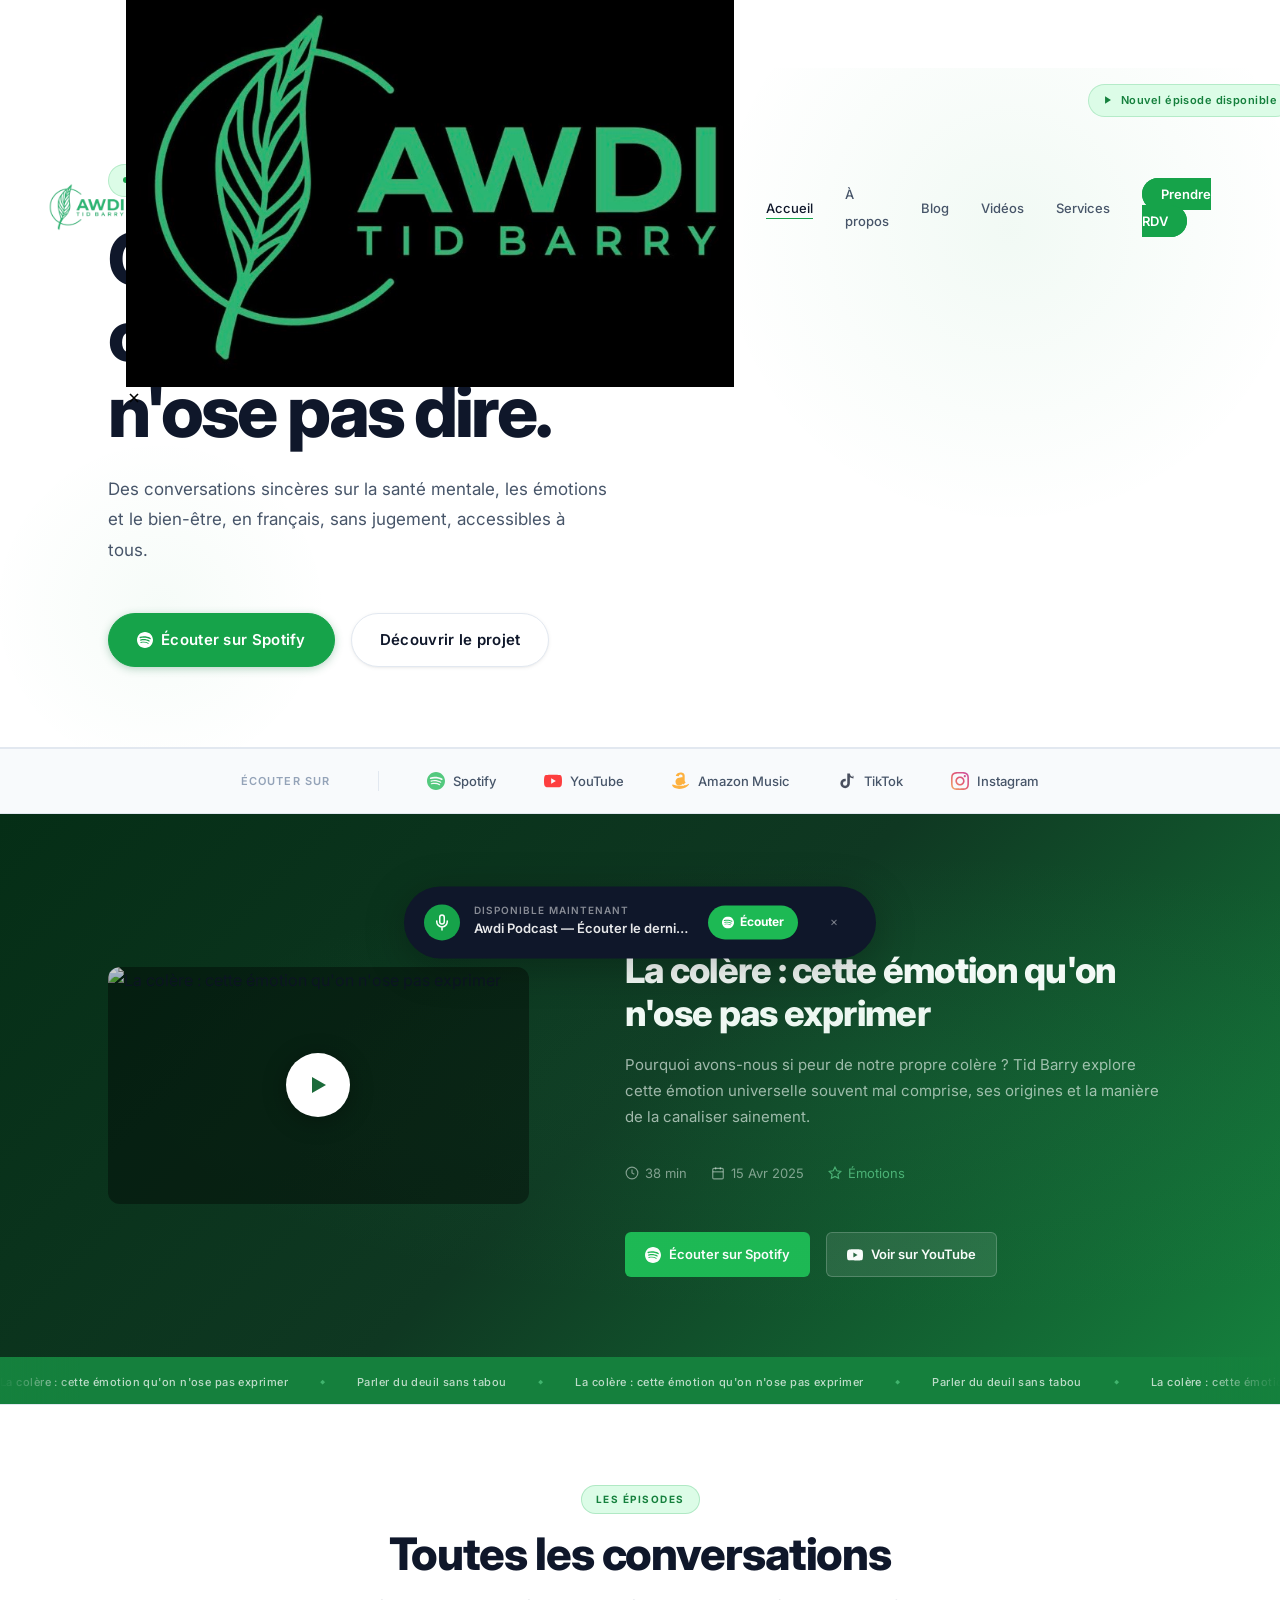
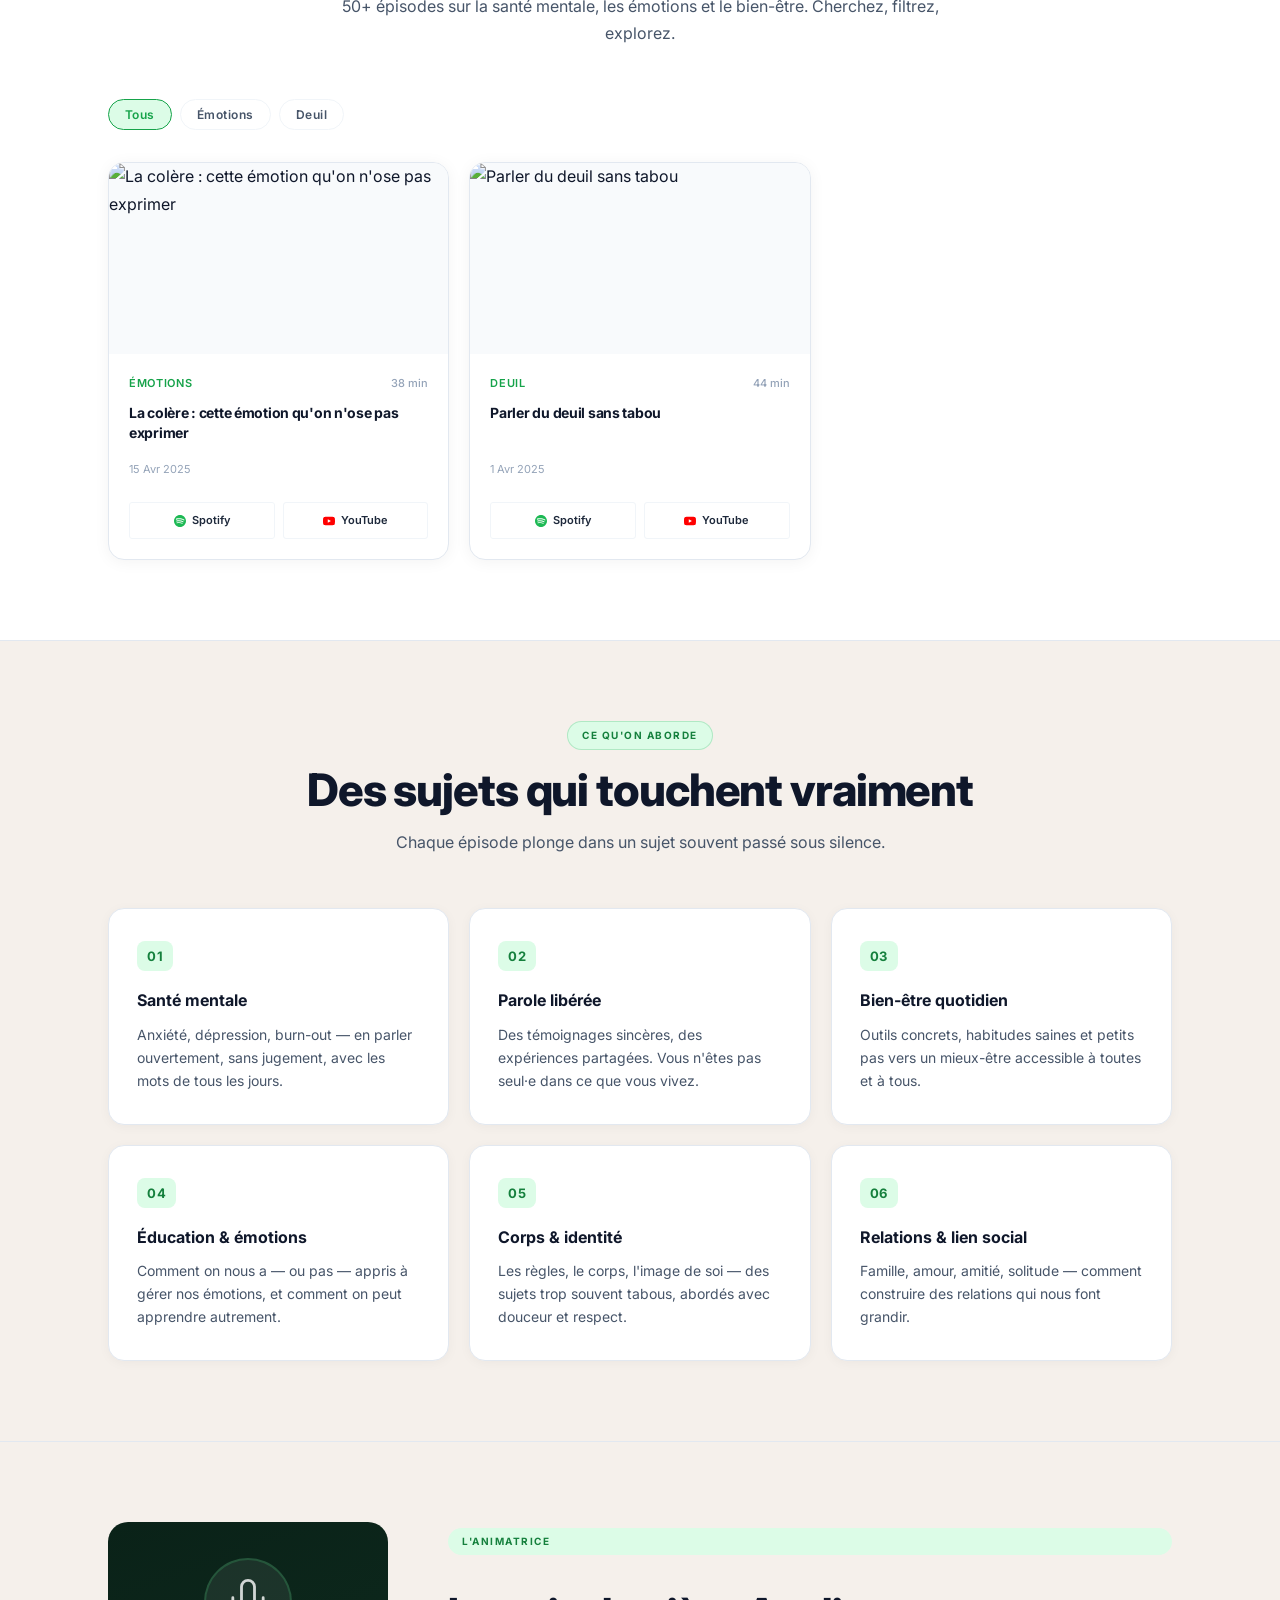
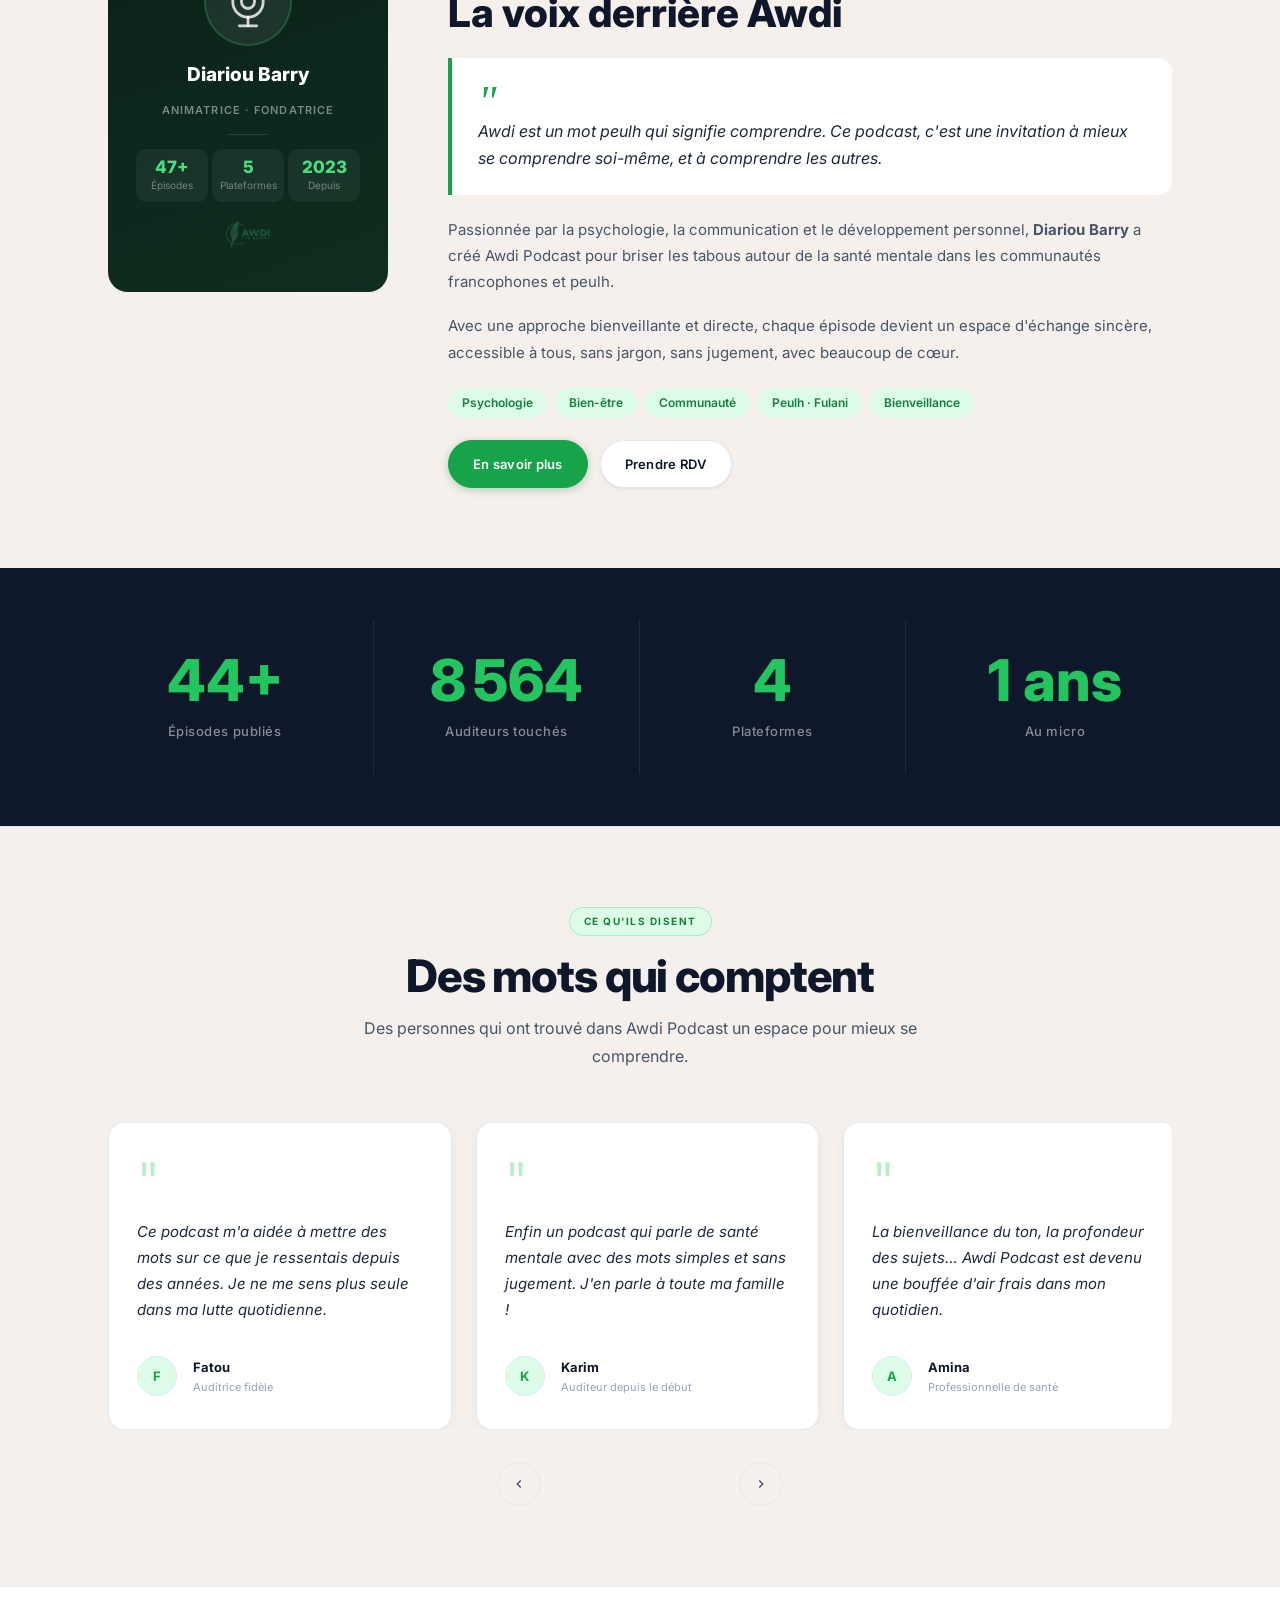
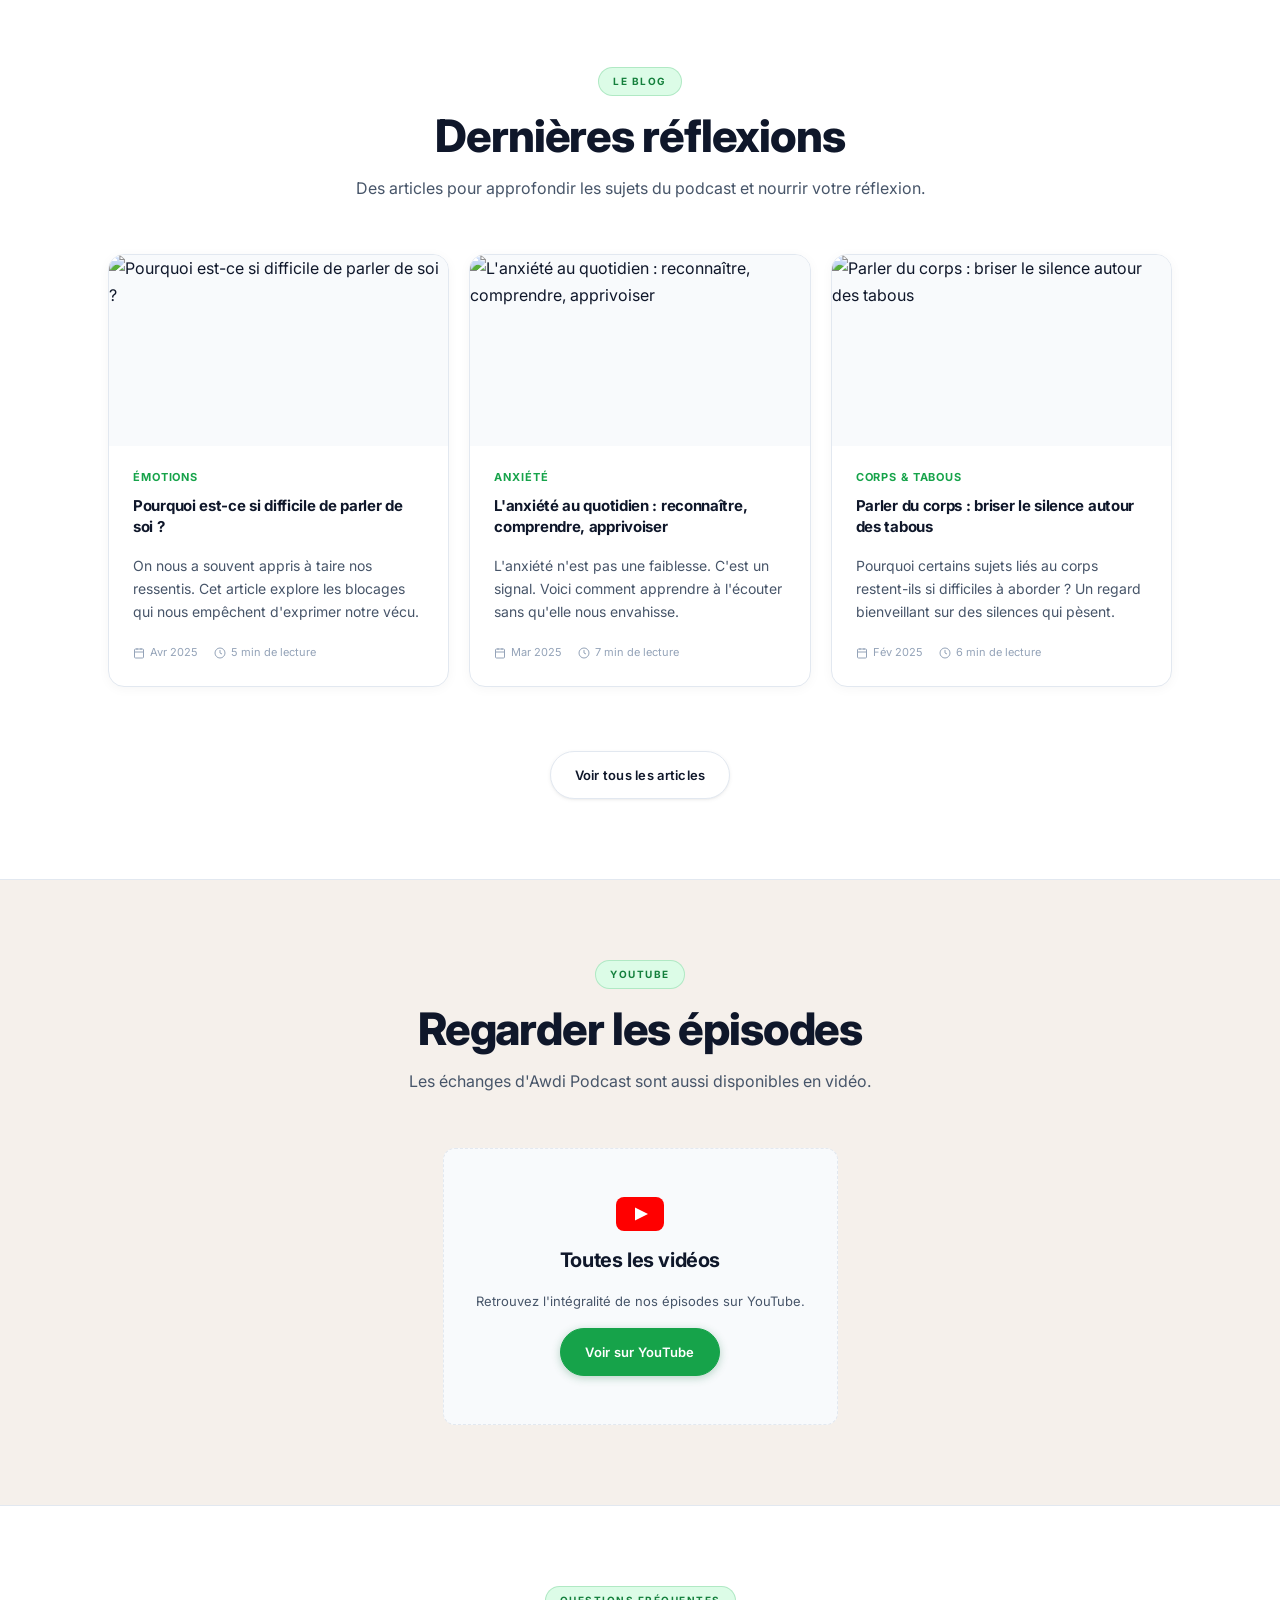
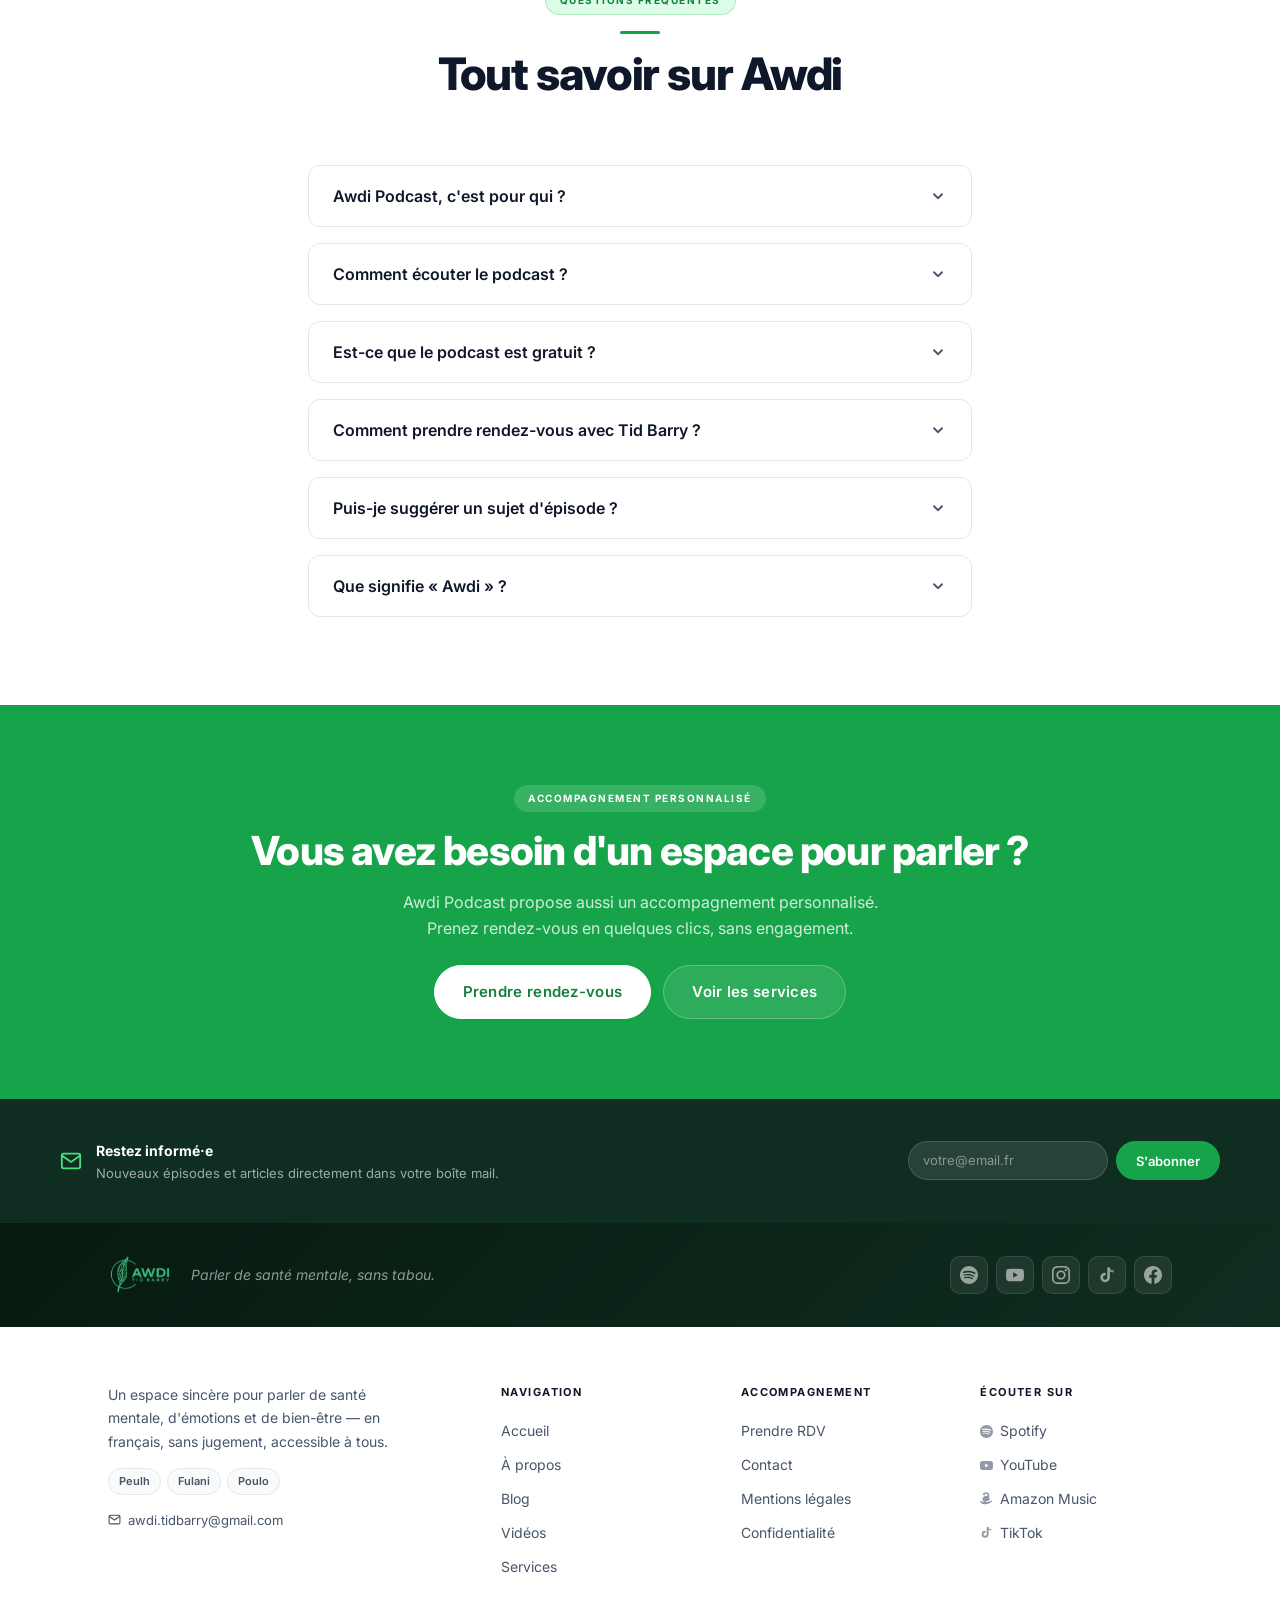
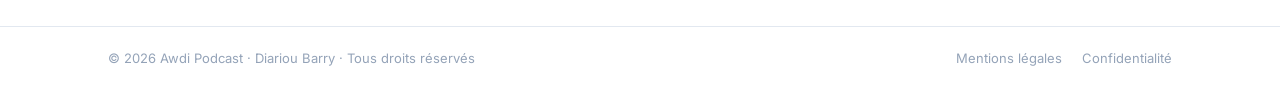
==== index.html @ a0c89a6c "Fix mobile nav: hamburger position, dual logo, nav-cta styles - Hide .logo-dark in navbar so only th" ====
<!DOCTYPE html>
<html lang="fr">
<head>
  <meta charset="UTF-8" />
  <meta name="viewport" content="width=device-width, initial-scale=1.0" />
  <title>Awdi Podcast — Parlons de santé mentale avec cœur</title>
  <meta name="description" content="Awdi Podcast ouvre le dialogue sur la santé mentale, les émotions et le bien-être. Des conversations sincères pour mieux se comprendre et comprendre les autres." />
  <link rel="preconnect" href="https://fonts.googleapis.com" />
  <link rel="preconnect" href="https://fonts.gstatic.com" crossorigin />
  <link href="https://fonts.googleapis.com/css2?family=DM+Serif+Display:ital@0;1&family=Inter:wght@400;500;600;700&display=swap" rel="stylesheet" />
  <link rel="stylesheet" href="css/style.css?v=48" />
  <link rel="stylesheet" href="css/enhancements.css?v=28" />
  <link rel="dns-prefetch" href="https://images.unsplash.com" />
  <link rel="dns-prefetch" href="https://img.youtube.com" />
  <link rel="dns-prefetch" href="https://www.youtube.com" />
  <link rel="apple-touch-icon" href="assets/favicon.png" />
  <link rel="icon" type="image/png" sizes="64x64" href="assets/favicon.png" />
  <link rel="icon" type="image/x-icon" href="assets/favicon.ico" />
</head>
<body>

  <!-- ── NAVIGATION ── -->
  <nav class="navbar" role="navigation" aria-label="Navigation principale">
    <a href="index.html" class="nav-logo" aria-label="Accueil Awdi Podcast">
      <img src="assets/logo1.png" alt="Awdi Podcast" class="nav-logo-img logo-light" />
      <img src="assets/logo2.png" alt="Awdi Podcast" class="nav-logo-img logo-dark" />
    </a>
    <ul class="nav-links" role="list">
      <li><a href="index.html">Accueil</a></li>
      <li><a href="a-propos.html">À propos</a></li>
      <li><a href="blog.html">Blog</a></li>
      <li><a href="videos.html">Vidéos</a></li>
      <li><a href="services.html">Services</a></li>
      <li><a href="rendez-vous.html" class="nav-rdv">Prendre RDV</a></li>
    </ul>
    <div class="nav-right">
      <!-- dark toggle injected by JS -->
      <button class="nav-mobile-btn" aria-label="Menu" aria-expanded="false">
        <svg width="22" height="22" fill="none" stroke="currentColor" stroke-width="2.5" viewBox="0 0 24 24"><path d="M4 6h16M4 12h16M4 18h16"/></svg>
      </button>
    </div>
  </nav>

  <!-- ── HERO ── -->
  <section class="hero" aria-labelledby="hero-title">
    <div class="hero-inner">
      <div class="hero-content">
        <div class="hero-overline">
          <span></span>
          Awdi Podcast · Santé mentale · Peulh · Fulani · Poulo
          <span></span>
        </div>
        <h1 id="hero-title">
          Comprendre<br>ce qu'on<br>n'ose pas dire.
        </h1>
        <p class="hero-sub">
          Des conversations sincères sur la santé mentale, les émotions et le bien-être, en français, sans jugement, accessibles à tous.
        </p>
        <div class="hero-actions">
          <a href="https://open.spotify.com/show/4qpYXLneuemPRcuMJTWDAq" target="_blank" rel="noopener" class="btn btn-primary btn-lg">
            <svg width="16" height="16" viewBox="0 0 24 24" fill="currentColor"><path d="M12 0C5.4 0 0 5.4 0 12s5.4 12 12 12 12-5.4 12-12S18.66 0 12 0zm5.521 17.34c-.24.359-.66.48-1.021.24-2.82-1.74-6.36-2.101-10.561-1.141-.418.122-.779-.179-.899-.539-.12-.421.18-.78.54-.9 4.56-1.021 8.52-.6 11.64 1.32.42.18.479.659.301 1.02zm1.44-3.3c-.301.42-.841.6-1.262.3-3.239-1.98-8.159-2.58-11.939-1.38-.479.12-1.02-.12-1.14-.6-.12-.48.12-1.021.6-1.141C9.6 9.9 15 10.561 18.72 12.84c.361.181.54.78.241 1.2zm.12-3.36C15.24 8.4 8.82 8.16 5.16 9.301c-.6.179-1.2-.181-1.38-.721-.18-.601.18-1.2.72-1.381 4.26-1.26 11.28-1.02 15.721 1.621.539.3.719 1.02.419 1.56-.299.421-1.02.599-1.559.3z"/></svg>
            Écouter sur Spotify
          </a>
          <a href="a-propos.html" class="btn btn-secondary btn-lg">Découvrir le projet</a>
        </div>
      </div>
      <div class="hero-visual" aria-hidden="true">
        <span class="hero-ep-pill">
          <svg width="10" height="10" viewBox="0 0 24 24" fill="currentColor"><polygon points="5 3 19 12 5 21 5 3"/></svg>
          Nouvel épisode disponible
        </span>
      </div>
    </div>
  </section>

  <!-- ── PLATFORM STRIP ── -->
  <div class="platform-strip">
    <div class="platform-strip-inner">
      <span class="platform-strip-label">Écouter sur</span>
      <div class="platform-strip-sep"></div>
      <a href="https://open.spotify.com/show/4qpYXLneuemPRcuMJTWDAq" class="platform-link" target="_blank" rel="noopener" aria-label="Spotify">
        <svg viewBox="0 0 24 24" fill="#1DB954"><path d="M12 0C5.4 0 0 5.4 0 12s5.4 12 12 12 12-5.4 12-12S18.66 0 12 0zm5.521 17.34c-.24.359-.66.48-1.021.24-2.82-1.74-6.36-2.101-10.561-1.141-.418.122-.779-.179-.899-.539-.12-.421.18-.78.54-.9 4.56-1.021 8.52-.6 11.64 1.32.42.18.479.659.301 1.02zm1.44-3.3c-.301.42-.841.6-1.262.3-3.239-1.98-8.159-2.58-11.939-1.38-.479.12-1.02-.12-1.14-.6-.12-.48.12-1.021.6-1.141C9.6 9.9 15 10.561 18.72 12.84c.361.181.54.78.241 1.2zm.12-3.36C15.24 8.4 8.82 8.16 5.16 9.301c-.6.179-1.2-.181-1.38-.721-.18-.601.18-1.2.72-1.381 4.26-1.26 11.28-1.02 15.721 1.621.539.3.719 1.02.419 1.56-.299.421-1.02.599-1.559.3z"/></svg>
        Spotify
      </a>
      <a href="https://www.youtube.com/@Awdi_podcast" class="platform-link" target="_blank" rel="noopener" aria-label="YouTube">
        <svg viewBox="0 0 24 24" fill="#FF0000"><path d="M23.498 6.186a3.016 3.016 0 0 0-2.122-2.136C19.505 3.545 12 3.545 12 3.545s-7.505 0-9.377.505A3.017 3.017 0 0 0 .502 6.186C0 8.07 0 12 0 12s0 3.93.502 5.814a3.016 3.016 0 0 0 2.122 2.136c1.871.505 9.376.505 9.376.505s7.505 0 9.377-.505a3.015 3.015 0 0 0 2.122-2.136C24 15.93 24 12 24 12s0-3.93-.502-5.814zM9.545 15.568V8.432L15.818 12l-6.273 3.568z"/></svg>
        YouTube
      </a>
      <a href="https://www.amazon.fr/-/en/dp/B0GLRBMSWW/" class="platform-link" target="_blank" rel="noopener" aria-label="Amazon Music">
        <svg viewBox="0 0 24 24" fill="#FF9900"><path d="M13.958 10.09c0 1.232.029 2.256-.591 3.351-.502.891-1.301 1.438-2.186 1.438-1.214 0-1.922-.924-1.922-2.292 0-2.692 2.415-3.182 4.7-3.182v.685zm3.186 7.705c-.209.189-.512.201-.745.074-1.047-.872-1.234-1.276-1.814-2.106-1.734 1.768-2.962 2.297-5.209 2.297-2.661 0-4.731-1.642-4.731-4.927 0-2.565 1.391-4.309 3.37-5.164 1.715-.754 4.11-.891 5.942-1.099v-.41c0-.753.06-1.642-.383-2.294-.385-.584-1.124-.826-1.775-.826-1.205 0-2.277.618-2.54 1.897-.054.285-.261.567-.549.582l-3.061-.333c-.259-.056-.548-.266-.472-.661C5.86 1.756 8.857.5 11.5.5c1.35 0 3.116.36 4.181 1.384 1.353 1.264 1.223 2.95 1.223 4.784v4.332c0 1.302.541 1.875 1.048 2.576.179.251.219.552-.01.738l-2.798 2.481zm3.362 1.061c-4.493 3.218-11.026 4.927-16.632 2.621C1.8 20.368.557 19.144.155 17.685c-.182-.658.37-1.229 1.013-.985 3.761 1.386 7.965 2.232 12.258 1.756 2.862-.316 5.923-1.212 8.445-2.579.413-.234.835.245.634.979z"/></svg>
        Amazon Music
      </a>
      <a href="https://www.tiktok.com/@awdi_podcast" class="platform-link" target="_blank" rel="noopener" aria-label="TikTok">
        <svg viewBox="0 0 24 24" fill="currentColor" style="color:var(--ink)"><path d="M19.59 6.69a4.83 4.83 0 0 1-3.77-4.25V2h-3.45v13.67a2.89 2.89 0 0 1-2.88 2.5 2.89 2.89 0 0 1-2.89-2.89 2.89 2.89 0 0 1 2.89-2.89c.28 0 .54.04.79.1V9.01a6.27 6.27 0 0 0-.79-.05 6.34 6.34 0 0 0-6.34 6.34 6.34 6.34 0 0 0 6.34 6.34 6.34 6.34 0 0 0 6.33-6.34l.04-8.22a8.16 8.16 0 0 0 4.77 1.52V5.17a4.85 4.85 0 0 1-1.05-.48z"/></svg>
        TikTok
      </a>
      <a href="https://www.instagram.com/awdi.podcast/" class="platform-link" target="_blank" rel="noopener" aria-label="Instagram">
        <svg viewBox="0 0 24 24" fill="url(#ig-grad-strip)">
          <defs><linearGradient id="ig-grad-strip" x1="0%" y1="100%" x2="100%" y2="0%"><stop offset="0%" style="stop-color:#f09433"/><stop offset="50%" style="stop-color:#dc2743"/><stop offset="100%" style="stop-color:#bc1888"/></linearGradient></defs>
          <path d="M12 2.163c3.204 0 3.584.012 4.85.07 3.252.148 4.771 1.691 4.919 4.919.058 1.265.069 1.645.069 4.849 0 3.205-.012 3.584-.069 4.849-.149 3.225-1.664 4.771-4.919 4.919-1.266.058-1.644.07-4.85.07-3.204 0-3.584-.012-4.849-.07-3.26-.149-4.771-1.699-4.919-4.92-.058-1.265-.07-1.644-.07-4.849 0-3.204.013-3.583.07-4.849.149-3.227 1.664-4.771 4.919-4.919 1.266-.057 1.645-.069 4.849-.069zm0-2.163c-3.259 0-3.667.014-4.947.072-4.358.2-6.78 2.618-6.98 6.98-.059 1.281-.073 1.689-.073 4.948 0 3.259.014 3.668.072 4.948.2 4.358 2.618 6.78 6.98 6.98 1.281.058 1.689.072 4.948.072 3.259 0 3.668-.014 4.948-.072 4.354-.2 6.782-2.618 6.979-6.98.059-1.28.073-1.689.073-4.948 0-3.259-.014-3.667-.072-4.947-.196-4.354-2.617-6.78-6.979-6.98-1.281-.059-1.69-.073-4.949-.073zm0 5.838c-3.403 0-6.162 2.759-6.162 6.162s2.759 6.163 6.162 6.163 6.162-2.759 6.162-6.163c0-3.403-2.759-6.162-6.162-6.162zm0 10.162c-2.209 0-4-1.79-4-4 0-2.209 1.791-4 4-4s4 1.791 4 4c0 2.21-1.791 4-4 4zm6.406-11.845c-.796 0-1.441.645-1.441 1.44s.645 1.44 1.441 1.44c.795 0 1.439-.645 1.439-1.44s-.644-1.44-1.439-1.44z"/>
        </svg>
        Instagram
      </a>
    </div>
  </div>

  <!-- ── FEATURED EPISODE (rendered from data by JS) ── -->
  <section class="featured-ep" aria-labelledby="featured-ep-title" id="featured-ep-section">
    <!-- Populated by renderFeaturedEpisode() in main.js -->
  </section>

  <!-- ── EPISODE MARQUEE (rendered from data) ── -->
  <div class="ep-marquee" aria-hidden="true" id="ep-marquee">
    <!-- Populated by renderMarquee() in main.js -->
  </div>

  <!-- ── EPISODES GRID ── -->
  <section class="section episodes-section" aria-labelledby="episodes-title">
    <div class="container">
      <div class="section-head">
        <span class="t-label">Les épisodes</span>
        <h2 id="episodes-title">Toutes les conversations</h2>
        <p>50+ épisodes sur la santé mentale, les émotions et le bien-être. Cherchez, filtrez, explorez.</p>
      </div>

      <!-- Filter bar -->
      <div id="ep-filters">
        <!-- Populated by renderEpisodeFilters() in main.js -->
      </div>

      <!-- Episode grid -->
      <div class="ep-grid" id="ep-grid">
        <!-- Populated by renderEpisodes() in main.js -->
      </div>

      <div class="ep-load-more" id="ep-load-more" style="display:none;">
        <button class="btn btn-secondary" id="ep-load-more-btn">Voir plus d'épisodes</button>
      </div>
    </div>
  </section>

  <!-- ── TOPICS ── -->
  <section class="section topics-section" aria-labelledby="topics-title">
    <div class="container">
      <div class="section-head">
        <span class="t-label">Ce qu'on aborde</span>
        <h2 id="topics-title">Des sujets qui touchent vraiment</h2>
        <p>Chaque épisode plonge dans un sujet souvent passé sous silence.</p>
      </div>
      <div class="topics-grid" id="topics-grid">
        <!-- Populated by renderTopics() in main.js -->
      </div>
    </div>
  </section>

  <!-- ── HOST ── -->
  <section class="section hm-host-section" aria-labelledby="host-title">
    <div class="container">

      <div class="hm-host-grid">

        <!-- Left: dark identity card -->
        <div class="hm-host-card">
          <div class="hm-host-avatar">
            <svg width="52" height="52" viewBox="0 0 24 24" fill="none" stroke="rgba(255,255,255,0.8)" stroke-width="1.3" stroke-linecap="round" stroke-linejoin="round"><path d="M12 2a3 3 0 0 1 3 3v7a3 3 0 0 1-6 0V5a3 3 0 0 1 3-3z"/><path d="M19 10v2a7 7 0 0 1-14 0v-2"/><line x1="12" y1="19" x2="12" y2="23"/><line x1="8" y1="23" x2="16" y2="23"/></svg>
          </div>
          <div class="hm-host-name">Diariou Barry</div>
          <div class="hm-host-role">Animatrice · Fondatrice</div>
          <div class="hm-host-divider"></div>
          <div class="hm-host-stats">
            <div class="hm-host-stat">
              <span class="hm-stat-val" data-count="52" data-suffix="+">52+</span>
              <span class="hm-stat-lbl">Épisodes</span>
            </div>
            <div class="hm-host-stat">
              <span class="hm-stat-val">5</span>
              <span class="hm-stat-lbl">Plateformes</span>
            </div>
            <div class="hm-host-stat">
              <span class="hm-stat-val">2023</span>
              <span class="hm-stat-lbl">Depuis</span>
            </div>
          </div>
          <div class="hm-host-logo">
            <img src="assets/logo1.png" alt="Awdi Podcast" class="logo-light" />
            <img src="assets/logo2.png" alt="Awdi Podcast" class="logo-dark" />
          </div>
        </div>

        <!-- Right: bio content -->
        <div class="hm-host-content">
          <span class="section-label">L'animatrice</span>
          <h2 id="host-title" class="hm-host-heading">La voix derrière Awdi</h2>

          <blockquote class="hm-host-quote">
            <span class="hm-quote-mark">"</span>
            Awdi est un mot peulh qui signifie <em>comprendre</em>. Ce podcast, c'est une invitation à mieux se comprendre soi-même, et à comprendre les autres.
          </blockquote>

          <p class="hm-host-bio">Passionnée par la psychologie, la communication et le développement personnel, <strong>Diariou Barry</strong> a créé Awdi Podcast pour briser les tabous autour de la santé mentale dans les communautés francophones et peulh.</p>
          <p class="hm-host-bio">Avec une approche bienveillante et directe, chaque épisode devient un espace d'échange sincère, accessible à tous, sans jargon, sans jugement, avec beaucoup de cœur.</p>

          <div class="hm-host-tags">
            <span>Psychologie</span>
            <span>Bien-être</span>
            <span>Communauté</span>
            <span>Peulh · Fulani</span>
            <span>Bienveillance</span>
          </div>

          <div class="hm-host-actions">
            <a href="a-propos.html" class="btn btn-primary">En savoir plus</a>
            <a href="rendez-vous.html" class="btn btn-secondary">Prendre RDV</a>
          </div>
        </div>

      </div>
    </div>
  </section>

  <!-- ── STATS (rendered from data) ── -->
  <div class="stats-strip" aria-label="Chiffres clés">
    <div class="stats-inner" id="stats-grid">
      <!-- Populated by renderStats() in main.js -->
    </div>
  </div>

  <!-- ── TESTIMONIALS (rendered from data) ── -->
  <section class="section testimonials-section" aria-labelledby="testimonials-title">
    <div class="container">
      <div class="section-head">
        <span class="t-label">Ce qu'ils disent</span>
        <h2 id="testimonials-title">Des mots qui comptent</h2>
        <p>Des personnes qui ont trouvé dans Awdi Podcast un espace pour mieux se comprendre.</p>
      </div>
      <div class="testimonials-grid" id="testimonials-grid">
        <!-- Populated by renderTestimonials() in main.js -->
      </div>
    </div>
  </section>

  <!-- ── BLOG (rendered from data) ── -->
  <section class="section blog-section" aria-labelledby="blog-title">
    <div class="container">
      <div class="section-head">
        <span class="t-label">Le blog</span>
        <h2 id="blog-title">Dernières réflexions</h2>
        <p>Des articles pour approfondir les sujets du podcast et nourrir votre réflexion.</p>
      </div>
      <div class="blog-grid" id="blog-grid">
        <!-- Populated by renderArticles() in main.js -->
      </div>
      <div class="text-center mt-6">
        <a href="blog.html" class="btn btn-secondary">Voir tous les articles</a>
      </div>
    </div>
  </section>

  <!-- ── VIDEOS ── -->
  <section class="section videos-section" aria-labelledby="videos-title">
    <div class="container">
      <div class="section-head">
        <span class="t-label">YouTube</span>
        <h2 id="videos-title">Regarder les épisodes</h2>
        <p>Les échanges d'Awdi Podcast sont aussi disponibles en vidéo.</p>
      </div>
      <div class="video-grid">
        <!-- Videos injected here by cms.js from admin panel -->
        <div class="video-card-cta">
          <svg width="48" height="34" viewBox="0 0 48 34" fill="none" xmlns="http://www.w3.org/2000/svg"><rect width="48" height="34" rx="8" fill="#FF0000"/><path d="M19 10.5L32 17L19 23.5V10.5Z" fill="white"/></svg>
          <h3>Toutes les vidéos</h3>
          <p>Retrouvez l'intégralité de nos épisodes sur YouTube.</p>
          <a href="https://www.youtube.com/@Awdi_podcast" target="_blank" rel="noopener" class="btn btn-primary">Voir sur YouTube</a>
        </div>
      </div>
    </div>
  </section>

  <!-- ── FAQ (rendered from data) ── -->
  <section class="section faq-section" aria-labelledby="faq-title">
    <div class="container container--sm">
      <div class="section-head section-head--center">
        <span class="t-label">Questions fréquentes</span>
        <h2 id="faq-title">Tout savoir sur Awdi</h2>
      </div>
      <div class="faq-list" id="faq-list">
        <!-- Populated by renderFAQ() in main.js -->
      </div>
    </div>
  </section>

  <!-- ── CTA ── -->
  <section class="cta-section" aria-labelledby="cta-title">
    <div class="cta-inner">
      <span class="cta-label">Accompagnement personnalisé</span>
      <h2 class="cta-title" id="cta-title">Vous avez besoin d'un espace pour parler&nbsp;?</h2>
      <p class="cta-desc">Awdi Podcast propose aussi un accompagnement personnalisé. Prenez rendez-vous en quelques clics, sans engagement.</p>
      <div class="cta-actions">
        <a href="rendez-vous.html" class="btn btn-white btn-lg">Prendre rendez-vous</a>
        <a href="services.html" class="btn btn-lg btn-ghost-white">Voir les services</a>
      </div>
    </div>
  </section>

  <!-- ── FOOTER ── -->
  <footer class="ft">

    <!-- Top band: dark green with tagline + socials -->
    <div class="ft-top">
      <div class="ft-top-inner">
        <div class="ft-brand">
          <a href="index.html" class="ft-logo">
            <img src="assets/logo2.png" alt="Awdi Podcast" />
          </a>
          <p class="ft-tagline">Parler de santé mentale, sans tabou.</p>
        </div>
        <div class="ft-socials">
          <a href="https://open.spotify.com/show/4qpYXLneuemPRcuMJTWDAq" class="ft-social" target="_blank" rel="noopener" aria-label="Spotify">
            <svg width="18" height="18" viewBox="0 0 24 24" fill="currentColor"><path d="M12 0C5.4 0 0 5.4 0 12s5.4 12 12 12 12-5.4 12-12S18.66 0 12 0zm5.521 17.34c-.24.359-.66.48-1.021.24-2.82-1.74-6.36-2.101-10.561-1.141-.418.122-.779-.179-.899-.539-.12-.421.18-.78.54-.9 4.56-1.021 8.52-.6 11.64 1.32.42.18.479.659.301 1.02zm1.44-3.3c-.301.42-.841.6-1.262.3-3.239-1.98-8.159-2.58-11.939-1.38-.479.12-1.02-.12-1.14-.6-.12-.48.12-1.021.6-1.141C9.6 9.9 15 10.561 18.72 12.84c.361.181.54.78.241 1.2zm.12-3.36C15.24 8.4 8.82 8.16 5.16 9.301c-.6.179-1.2-.181-1.38-.721-.18-.601.18-1.2.72-1.381 4.26-1.26 11.28-1.02 15.721 1.621.539.3.719 1.02.419 1.56-.299.421-1.02.599-1.559.3z"/></svg>
          </a>
          <a href="https://www.youtube.com/@Awdi_podcast" class="ft-social" target="_blank" rel="noopener" aria-label="YouTube">
            <svg width="18" height="18" viewBox="0 0 24 24" fill="currentColor"><path d="M23.498 6.186a3.016 3.016 0 0 0-2.122-2.136C19.505 3.545 12 3.545 12 3.545s-7.505 0-9.377.505A3.017 3.017 0 0 0 .502 6.186C0 8.07 0 12 0 12s0 3.93.502 5.814a3.016 3.016 0 0 0 2.122 2.136c1.871.505 9.376.505 9.376.505s7.505 0 9.377-.505a3.015 3.015 0 0 0 2.122-2.136C24 15.93 24 12 24 12s0-3.93-.502-5.814zM9.545 15.568V8.432L15.818 12l-6.273 3.568z"/></svg>
          </a>
          <a href="https://www.instagram.com/awdi.podcast/" class="ft-social" target="_blank" rel="noopener" aria-label="Instagram">
            <svg width="18" height="18" viewBox="0 0 24 24" fill="currentColor"><path d="M12 2.163c3.204 0 3.584.012 4.85.07 3.252.148 4.771 1.691 4.919 4.919.058 1.265.069 1.645.069 4.849 0 3.205-.012 3.584-.069 4.849-.149 3.225-1.664 4.771-4.919 4.919-1.266.058-1.644.07-4.85.07-3.204 0-3.584-.012-4.849-.07-3.26-.149-4.771-1.699-4.919-4.92-.058-1.265-.07-1.644-.07-4.849 0-3.204.013-3.583.07-4.849.149-3.227 1.664-4.771 4.919-4.919 1.266-.057 1.645-.069 4.849-.069zm0-2.163c-3.259 0-3.667.014-4.947.072-4.358.2-6.78 2.618-6.98 6.98-.059 1.281-.073 1.689-.073 4.948 0 3.259.014 3.668.072 4.948.2 4.358 2.618 6.78 6.98 6.98 1.281.058 1.689.072 4.948.072 3.259 0 3.668-.014 4.948-.072 4.354-.2 6.782-2.618 6.979-6.98.059-1.28.073-1.689.073-4.948 0-3.259-.014-3.667-.072-4.947-.196-4.354-2.617-6.78-6.979-6.98-1.281-.059-1.69-.073-4.949-.073zm0 5.838c-3.403 0-6.162 2.759-6.162 6.162s2.759 6.163 6.162 6.163 6.162-2.759 6.162-6.163c0-3.403-2.759-6.162-6.162-6.162zm0 10.162c-2.209 0-4-1.79-4-4 0-2.209 1.791-4 4-4s4 1.791 4 4c0 2.21-1.791 4-4 4zm6.406-11.845c-.796 0-1.441.645-1.441 1.44s.645 1.44 1.441 1.44c.795 0 1.439-.645 1.439-1.44s-.644-1.44-1.439-1.44z"/></svg>
          </a>
          <a href="https://www.tiktok.com/@awdi_podcast" class="ft-social" target="_blank" rel="noopener" aria-label="TikTok">
            <svg width="18" height="18" viewBox="0 0 24 24" fill="currentColor"><path d="M19.59 6.69a4.83 4.83 0 0 1-3.77-4.25V2h-3.45v13.67a2.89 2.89 0 0 1-2.88 2.5 2.89 2.89 0 0 1-2.89-2.89 2.89 2.89 0 0 1 2.89-2.89c.28 0 .54.04.79.1V9.01a6.27 6.27 0 0 0-.79-.05 6.34 6.34 0 0 0-6.34 6.34 6.34 6.34 0 0 0 6.34 6.34 6.34 6.34 0 0 0 6.33-6.34l.04-8.22a8.16 8.16 0 0 0 4.77 1.52V5.17a4.85 4.85 0 0 1-1.05-.48z"/></svg>
          </a>
          <a href="https://www.facebook.com/people/Awdi-Podcast/61581534275335/" class="ft-social" target="_blank" rel="noopener" aria-label="Facebook">
            <svg width="18" height="18" viewBox="0 0 24 24" fill="currentColor"><path d="M24 12.073c0-6.627-5.373-12-12-12s-12 5.373-12 12c0 5.99 4.388 10.954 10.125 11.854v-8.385H7.078v-3.47h3.047V9.43c0-3.007 1.792-4.669 4.533-4.669 1.312 0 2.686.235 2.686.235v2.953H15.83c-1.491 0-1.956.925-1.956 1.874v2.25h3.328l-.532 3.47h-2.796v8.385C19.612 23.027 24 18.062 24 12.073z"/></svg>
          </a>
        </div>
      </div>
    </div>

    <!-- Main grid: description + 3 nav cols -->
    <div class="ft-main">
      <div class="ft-main-inner">

        <div class="ft-col-brand">
          <p class="ft-desc">Un espace sincère pour parler de santé mentale, d'émotions et de bien-être — en français, sans jugement, accessible à tous.</p>
          <div class="ft-badges">
            <span>Peulh</span><span>Fulani</span><span>Poulo</span>
          </div>
          <a href="mailto:awdi.tidbarry@gmail.com" class="ft-email">
            <svg width="13" height="13" viewBox="0 0 24 24" fill="none" stroke="currentColor" stroke-width="2"><path d="M4 4h16c1.1 0 2 .9 2 2v12c0 1.1-.9 2-2 2H4c-1.1 0-2-.9-2-2V6c0-1.1.9-2 2-2z"/><polyline points="22,6 12,13 2,6"/></svg>
            awdi.tidbarry@gmail.com
          </a>
        </div>

        <div class="ft-col">
          <h5>Navigation</h5>
          <ul>
            <li><a href="index.html">Accueil</a></li>
            <li><a href="a-propos.html">À propos</a></li>
            <li><a href="blog.html">Blog</a></li>
            <li><a href="videos.html">Vidéos</a></li>
            <li><a href="services.html">Services</a></li>
          </ul>
        </div>

        <div class="ft-col">
          <h5>Accompagnement</h5>
          <ul>
            <li><a href="rendez-vous.html">Prendre RDV</a></li>
            <li><a href="contact.html">Contact</a></li>
            <li><a href="mentions-legales.html">Mentions légales</a></li>
            <li><a href="politique-de-confidentialite.html">Confidentialité</a></li>
          </ul>
        </div>

        <div class="ft-col">
          <h5>Écouter sur</h5>
          <ul>
            <li><a href="https://open.spotify.com/show/4qpYXLneuemPRcuMJTWDAq" target="_blank" rel="noopener">
              <svg width="13" height="13" viewBox="0 0 24 24" fill="currentColor"><path d="M12 0C5.4 0 0 5.4 0 12s5.4 12 12 12 12-5.4 12-12S18.66 0 12 0zm5.521 17.34c-.24.359-.66.48-1.021.24-2.82-1.74-6.36-2.101-10.561-1.141-.418.122-.779-.179-.899-.539-.12-.421.18-.78.54-.9 4.56-1.021 8.52-.6 11.64 1.32.42.18.479.659.301 1.02zm1.44-3.3c-.301.42-.841.6-1.262.3-3.239-1.98-8.159-2.58-11.939-1.38-.479.12-1.02-.12-1.14-.6-.12-.48.12-1.021.6-1.141C9.6 9.9 15 10.561 18.72 12.84c.361.181.54.78.241 1.2zm.12-3.36C15.24 8.4 8.82 8.16 5.16 9.301c-.6.179-1.2-.181-1.38-.721-.18-.601.18-1.2.72-1.381 4.26-1.26 11.28-1.02 15.721 1.621.539.3.719 1.02.419 1.56-.299.421-1.02.599-1.559.3z"/></svg>
              Spotify
            </a></li>
            <li><a href="https://www.youtube.com/@Awdi_podcast" target="_blank" rel="noopener">
              <svg width="13" height="13" viewBox="0 0 24 24" fill="currentColor"><path d="M23.498 6.186a3.016 3.016 0 0 0-2.122-2.136C19.505 3.545 12 3.545 12 3.545s-7.505 0-9.377.505A3.017 3.017 0 0 0 .502 6.186C0 8.07 0 12 0 12s0 3.93.502 5.814a3.016 3.016 0 0 0 2.122 2.136c1.871.505 9.376.505 9.376.505s7.505 0 9.377-.505a3.015 3.015 0 0 0 2.122-2.136C24 15.93 24 12 24 12s0-3.93-.502-5.814zM9.545 15.568V8.432L15.818 12l-6.273 3.568z"/></svg>
              YouTube
            </a></li>
            <li><a href="https://www.amazon.fr/-/en/dp/B0GLRBMSWW/" target="_blank" rel="noopener">
              <svg width="13" height="13" viewBox="0 0 24 24" fill="currentColor"><path d="M13.958 10.09c0 1.232.029 2.256-.591 3.351-.502.891-1.301 1.438-2.186 1.438-1.214 0-1.922-.924-1.922-2.292 0-2.692 2.415-3.182 4.7-3.182v.685zm3.186 7.705c-.209.189-.512.201-.745.074-1.047-.872-1.234-1.276-1.814-2.106-1.734 1.768-2.962 2.297-5.209 2.297-2.661 0-4.731-1.642-4.731-4.927 0-2.565 1.391-4.309 3.37-5.164 1.715-.754 4.11-.891 5.942-1.099v-.41c0-.753.06-1.642-.383-2.294-.385-.584-1.124-.826-1.775-.826-1.205 0-2.277.618-2.54 1.897-.054.285-.261.567-.549.582l-3.061-.333c-.259-.056-.548-.266-.472-.661C5.86 1.756 8.857.5 11.5.5c1.35 0 3.116.36 4.181 1.384 1.353 1.264 1.223 2.95 1.223 4.784v4.332c0 1.302.541 1.875 1.048 2.576.179.251.219.552-.01.738l-2.798 2.481zm3.362 1.061c-4.493 3.218-11.026 4.927-16.632 2.621C1.8 20.368.557 19.144.155 17.685c-.182-.658.37-1.229 1.013-.985 3.761 1.386 7.965 2.232 12.258 1.756 2.862-.316 5.923-1.212 8.445-2.579.413-.234.835.245.634.979z"/></svg>
              Amazon Music
            </a></li>
            <li><a href="https://www.tiktok.com/@awdi_podcast" target="_blank" rel="noopener">
              <svg width="13" height="13" viewBox="0 0 24 24" fill="currentColor"><path d="M19.59 6.69a4.83 4.83 0 0 1-3.77-4.25V2h-3.45v13.67a2.89 2.89 0 0 1-2.88 2.5 2.89 2.89 0 0 1-2.89-2.89 2.89 2.89 0 0 1 2.89-2.89c.28 0 .54.04.79.1V9.01a6.27 6.27 0 0 0-.79-.05 6.34 6.34 0 0 0-6.34 6.34 6.34 6.34 0 0 0 6.34 6.34 6.34 6.34 0 0 0 6.33-6.34l.04-8.22a8.16 8.16 0 0 0 4.77 1.52V5.17a4.85 4.85 0 0 1-1.05-.48z"/></svg>
              TikTok
            </a></li>
          </ul>
        </div>

      </div>
    </div>

    <!-- Bottom bar -->
    <div class="ft-bottom">
      <div class="ft-bottom-inner">
        <span>© 2026 Awdi Podcast · Diariou Barry · Tous droits réservés</span>
        <div class="ft-legal-links">
          <a href="mentions-legales.html">Mentions légales</a>
          <a href="politique-de-confidentialite.html">Confidentialité</a>
        </div>
      </div>
    </div>

  </footer>

  <script defer src="js/cms.js"></script>
  <script defer src="js/data.js"></script>
  <script defer src="js/main.js"></script>
</body>
</html>
---- css/style.css ----
/* =====================================================
   AWDI PODCAST — Design System v4
   Professional · Clean · 2026
   ===================================================== */

/* ─────────────────────────────────────────────────────
   1. DESIGN TOKENS
───────────────────────────────────────────────────── */
:root {
  /* Color — professional slate palette (Dala-inspired) */
  --ink:        #0f172a;
  --ink-2:      #1e293b;
  --ink-3:      #475569;
  --ink-4:      #94a3b8;
  --canvas:     #ffffff;
  --canvas-2:   #f8fafc;
  --canvas-3:   #f1f5f9;
  --border:     #e2e8f0;
  --border-2:   #f1f5f9;
  --white:      #ffffff;
  --green:      #16a34a;
  --green-mid:  #22c55e;
  --green-pale: #dcfce7;
  --green-dk:   #15803d;
  --green-ink:  #052e16;
  /* Navy for dark sections / hero */
  --navy:       #0d1b2a;
  --navy-2:     #1e3a5f;

  /* Typography */
  --font-serif: 'Inter', -apple-system, BlinkMacSystemFont, sans-serif;
  --font-sans:  'Inter', -apple-system, BlinkMacSystemFont, sans-serif;

  /* Type scale */
  --t-xs:   11px;
  --t-sm:   13px;
  --t-base: 15px;
  --t-md:   17px;
  --t-lg:   20px;
  --t-xl:   26px;
  --t-2xl:  34px;
  --t-3xl:  46px;
  --t-4xl:  60px;
  --t-5xl:  80px;

  /* Spacing — 8px base */
  --s1:  8px;
  --s2:  16px;
  --s3:  24px;
  --s4:  32px;
  --s5:  48px;
  --s6:  64px;
  --s7:  96px;
  --s8:  128px;

  /* Layout */
  --max-w:    1160px;
  --max-w-sm: 760px;
  --nav-h:    68px;

  /* Radius */
  --r-sm:   3px;
  --r-md:   6px;
  --r-lg:   12px;
  --r-full: 9999px;

  /* Ease */
  --ease:   cubic-bezier(0.25, 0.1, 0.25, 1);
  --ease-o: cubic-bezier(0.34, 1.56, 0.64, 1);
  --t-fast: 150ms;
  --t-mid:  250ms;
  --t-slow: 400ms;

  /* Shadows */
  --shadow-sm: 0 1px 4px rgba(0,0,0,.06), 0 1px 2px rgba(0,0,0,.04);
  --shadow-md: 0 4px 16px rgba(0,0,0,.08), 0 2px 6px rgba(0,0,0,.05);
  --shadow-lg: 0 12px 40px rgba(0,0,0,.12), 0 4px 12px rgba(0,0,0,.07);

  /* Extra radius */
  --r-xl: 20px;

  /* Compatibility aliases for older markup */
  --green-primary: var(--green);
  --green-dark: var(--green-dk);
  --text-dark: var(--ink);
  --text-mid: var(--ink-3);
  --text-light: var(--ink-4);
  --radius-sm: var(--r-md);
  --radius-md: var(--r-lg);
  --radius-lg: var(--r-xl);
  --transition: all var(--t-mid) var(--ease);
}

/* ─────────────────────────────────────────────────────
   2. RESET + BASE
───────────────────────────────────────────────────── */
*, *::before, *::after {
  box-sizing: border-box;
  margin: 0;
  padding: 0;
}

html {
  scroll-behavior: smooth;
  -webkit-text-size-adjust: 100%;
  text-size-adjust: 100%;
}

body {
  font-family: var(--font-sans);
  font-size: var(--t-base);
  line-height: 1.7;
  color: var(--ink);
  background: var(--canvas);
  -webkit-font-smoothing: antialiased;
  -moz-osx-font-smoothing: grayscale;
}

img { display: block; max-width: 100%; height: auto; }
a { color: inherit; text-decoration: none; }
button { font-family: inherit; cursor: pointer; border: none; background: none; }
ul, ol { list-style: none; }
svg { flex-shrink: 0; }

/* ─────────────────────────────────────────────────────
   3. TYPOGRAPHY
───────────────────────────────────────────────────── */
.t-display {
  font-family: var(--font-serif);
  font-weight: 800;
  line-height: 1.1;
  letter-spacing: -0.02em;
}

.t-label {
  font-size: var(--t-xs);
  font-weight: 600;
  letter-spacing: 0.12em;
  text-transform: uppercase;
  color: var(--green);
}

.t-eyebrow {
  display: inline-flex;
  align-items: center;
  gap: 8px;
  font-size: var(--t-xs);
  font-weight: 700;
  letter-spacing: 0.16em;
  text-transform: uppercase;
  color: var(--green);
  margin-bottom: var(--s3);
  background: var(--green-pale);
  padding: 5px 12px;
  border-radius: var(--r-full);
}

.t-eyebrow::before,
.t-eyebrow::after { display: none; }

/* ─────────────────────────────────────────────────────
   4. LAYOUT UTILITIES
───────────────────────────────────────────────────── */
.container {
  width: 100%;
  max-width: var(--max-w);
  margin: 0 auto;
  padding: 0 var(--s5);
}

.container--sm {
  max-width: var(--max-w-sm);
}

.section {
  padding: var(--s7) 0;
}

.section--sm {
  padding: var(--s6) 0;
}

.section-head {
  margin-bottom: var(--s6);
}

.section-head h2 {
  font-family: var(--font-sans);
  font-size: clamp(26px, 3.5vw, 44px);
  font-weight: 800;
  line-height: 1.12;
  letter-spacing: -0.03em;
  color: var(--ink);
  margin-top: var(--s2);
  margin-bottom: var(--s2);
}

.section-head p {
  font-size: var(--t-md);
  color: var(--ink-3);
  line-height: 1.75;
  max-width: 560px;
}

.section-head--center {
  text-align: center;
}

.section-head--center p {
  margin: 0 auto;
}

.divider {
  height: 1px;
  background: var(--border-2);
}

/* ─────────────────────────────────────────────────────
   5. BUTTONS
───────────────────────────────────────────────────── */
.btn {
  display: inline-flex;
  align-items: center;
  gap: 8px;
  font-family: var(--font-sans);
  font-size: var(--t-sm);
  font-weight: 600;
  letter-spacing: 0.02em;
  border-radius: var(--r-full);
  transition: background var(--t-fast) var(--ease),
              color var(--t-fast) var(--ease),
              border-color var(--t-fast) var(--ease),
              transform var(--t-fast) var(--ease),
              box-shadow var(--t-fast) var(--ease);
  white-space: nowrap;
  cursor: pointer;
  text-decoration: none;
  padding: 12px 24px;
}

.btn:active { transform: translateY(1px); }

.btn-primary {
  background: var(--green);
  color: var(--white);
  border: 1.5px solid var(--green);
  box-shadow: 0 2px 8px rgba(26,120,69,.3);
}
.btn-primary:hover {
  background: var(--green-dk);
  border-color: var(--green-dk);
  box-shadow: 0 4px 16px rgba(26,120,69,.4);
  transform: translateY(-1px);
}

.btn-secondary {
  background: var(--white);
  color: var(--ink);
  border: 1.5px solid var(--border);
  box-shadow: var(--shadow-sm);
}
.btn-secondary:hover {
  border-color: var(--green);
  color: var(--green);
  box-shadow: var(--shadow-md);
}

.btn-ghost {
  background: transparent;
  color: var(--green);
  border: 1.5px solid transparent;
  padding: 11px 4px;
}
.btn-ghost:hover { color: var(--green-dk); }
.btn-ghost::after {
  content: '→';
  display: inline-block;
  transition: transform var(--t-fast) var(--ease);
}
.btn-ghost:hover::after { transform: translateX(4px); }

.btn-lg {
  font-size: var(--t-base);
  padding: 13px 28px;
}

.btn-white {
  background: var(--white);
  color: var(--green-dk);
  border: 1.5px solid var(--white);
}
.btn-white:hover {
  background: var(--green-pale);
  border-color: var(--green-pale);
}

/* ─────────────────────────────────────────────────────
   6. NAVIGATION
───────────────────────────────────────────────────── */
.navbar {
  position: fixed;
  top: 0; left: 0; right: 0;
  height: var(--nav-h);
  z-index: 1000;
  display: grid;
  grid-template-columns: auto 1fr auto;
  align-items: center;
  padding: 0 var(--s5);
  background: rgba(255,255,255,0.95);
  border-bottom: 1px solid transparent;
  -webkit-backdrop-filter: blur(16px);
  backdrop-filter: blur(16px);
  transition: border-color var(--t-mid) var(--ease),
              background var(--t-mid) var(--ease);
}

.navbar.scrolled {
  background: rgba(255,255,255,0.98);
  border-bottom-color: var(--border);
}

.nav-logo {
  display: flex;
  align-items: center;
  flex-shrink: 0;
}

.nav-logo-img {
  height: 48px;
  width: auto;
  object-fit: contain;
}
/* Only show the light-background logo in the navbar (dark-bg logo used in footer/drawer) */
.nav-logo .logo-dark { display: none; }

.nav-links {
  display: flex;
  align-items: center;
  justify-content: center;
  gap: var(--s4);
}

.nav-links a {
  font-size: var(--t-sm);
  font-weight: 500;
  color: var(--ink-3);
  transition: color var(--t-fast) var(--ease);
  position: relative;
}

.nav-links a::after {
  content: '';
  position: absolute;
  bottom: -3px; left: 0; right: 0;
  height: 1px;
  background: var(--green);
  transform: scaleX(0);
  transform-origin: left;
  transition: transform var(--t-mid) var(--ease);
}

.nav-links a:hover { color: var(--ink); }
.nav-links a:hover::after,
.nav-links a.active::after { transform: scaleX(1); }
.nav-links a.active { color: var(--ink); }

.nav-links a.nav-rdv {
  font-size: var(--t-sm);
  font-weight: 600;
  color: #fff;
  background: var(--green);
  border: 1.5px solid var(--green);
  border-radius: var(--r-full);
  padding: 7px 18px;
  transition: border-color var(--t-fast), color var(--t-fast), background var(--t-fast);
}
.nav-links a.nav-rdv::after { display: none; }
.nav-links a.nav-rdv:hover {
  background: var(--green-dk);
  border-color: var(--green-dk);
  color: var(--white);
}

.nav-right {
  display: flex;
  align-items: center;
  gap: var(--s2);
  justify-self: end;
}

.nav-mobile-btn {
  display: none;
  align-items: center;
  justify-content: center;
  width: 40px;
  height: 40px;
  border-radius: var(--r-md);
  border: 1.5px solid var(--border);
  color: var(--ink);
  transition: background var(--t-fast), border-color var(--t-fast);
}
.nav-mobile-btn:hover { background: var(--canvas-2); border-color: var(--ink-4); }

/* Scroll progress bar */
#scroll-progress {
  position: fixed;
  top: 0; left: 0;
  height: 2px;
  background: var(--green-mid);
  z-index: 9999;
  pointer-events: none;
  transition: width 0.08s linear;
}

/* ─────────────────────────────────────────────────────
   7. HERO
───────────────────────────────────────────────────── */
.hero {
  padding: calc(var(--nav-h) + var(--s7)) 0 var(--s7);
  background-color: var(--canvas);
  background-image:
    linear-gradient(to right, rgba(255,255,255,0.93) 35%, rgba(255,255,255,0.55) 70%, rgba(255,255,255,0.25) 100%),
    url('https://images.unsplash.com/photo-1478737270239-2f02b77fc618?w=1600&q=80&fit=crop');
  background-size: cover;
  background-position: center 30%;
  background-repeat: no-repeat;
  border-bottom: 1px solid var(--border);
  position: relative;
  overflow: hidden;
}

.hero::before {
  content: '';
  position: absolute;
  top: -120px; right: -80px;
  width: 700px; height: 700px;
  border-radius: 50%;
  background: radial-gradient(circle, rgba(22,163,74,.06) 0%, transparent 60%);
  pointer-events: none;
}

.hero::after {
  content: '';
  position: absolute;
  bottom: -60px; left: -40px;
  width: 400px; height: 400px;
  border-radius: 50%;
  background: radial-gradient(circle, rgba(22,163,74,.04) 0%, transparent 60%);
  pointer-events: none;
}

.hero-inner {
  max-width: var(--max-w);
  margin: 0 auto;
  padding: 0 var(--s5);
  display: grid;
  grid-template-columns: 1fr 360px;
  gap: var(--s7);
  align-items: start;
  position: relative;
  z-index: 1;
}

.hero-content { max-width: 680px; }

.hero-overline {
  display: inline-flex;
  align-items: center;
  gap: var(--s2);
  font-size: var(--t-xs);
  font-weight: 700;
  letter-spacing: 0.14em;
  text-transform: uppercase;
  color: var(--green-dk);
  margin-bottom: var(--s3);
  background: var(--green-pale);
  border: 1px solid rgba(22,163,74,0.2);
  padding: 6px 14px;
  border-radius: var(--r-full);
}

.hero-overline span {
  display: inline-block;
  width: 6px;
  height: 6px;
  border-radius: 50%;
  background: var(--green);
  flex-shrink: 0;
}

.hero h1 {
  font-family: var(--font-sans);
  font-size: clamp(40px, 6vw, 72px);
  font-weight: 800;
  line-height: 1.06;
  letter-spacing: -0.04em;
  color: var(--ink);
  margin-bottom: var(--s3);
}

.hero h1 em {
  font-style: normal;
  color: var(--green);
}

.hero-sub {
  font-size: var(--t-md);
  line-height: 1.8;
  color: var(--ink-3);
  margin-bottom: var(--s5);
  max-width: 500px;
}

.hero-actions {
  display: flex;
  align-items: center;
  gap: var(--s2);
  flex-wrap: wrap;
}

.hero-visual {
  display: flex;
  flex-direction: column;
  align-items: flex-end;
  gap: var(--s3);
  margin-top: -80px;
  margin-right: -120px;
}

.hero-logo-wrap {
  width: 300px;
  height: 300px;
  border-radius: 50%;
  background: transparent;
  border: none;
  box-shadow: none;
  display: flex;
  align-items: center;
  justify-content: center;
  overflow: visible;
}

.hero-logo-wrap img {
  width: 280px;
  height: 280px;
  object-fit: contain;
}

/* Hero logo — absolutely positioned in .hero directly (no stacking context) */
.hero-logo-abs {
  position: absolute;
  top: var(--nav-h);
  right: 40px;
  width: 300px;
  height: 300px;
  z-index: 0;
  pointer-events: none;
}
.hero-logo-abs img {
  width: 100%;
  height: 100%;
  object-fit: contain;
  mix-blend-mode: multiply;
}
.hero-logo-abs .logo-light { display: block; }
.hero-logo-abs .logo-dark  { display: none; }

.hero-ep-pill {
  display: inline-flex;
  align-items: center;
  gap: 8px;
  font-size: var(--t-xs);
  font-weight: 600;
  color: var(--green-dk);
  background: var(--green-pale);
  border: 1px solid rgba(22,163,74,0.2);
  border-radius: var(--r-full);
  padding: 6px 14px;
  letter-spacing: 0.04em;
}

/* Hero secondary button uses standard style on light background */

/* ─────────────────────────────────────────────────────
   8. PLATFORM STRIP
───────────────────────────────────────────────────── */
.platform-strip {
  border-top: none;
  border-bottom: 1px solid var(--border);
  background: var(--canvas-2);
}

.platform-strip-inner {
  max-width: var(--max-w);
  margin: 0 auto;
  padding: 0 var(--s5);
  height: 64px;
  display: flex;
  align-items: center;
  justify-content: center;
  gap: var(--s5);
  overflow-x: auto;
  -ms-overflow-style: none;
  scrollbar-width: none;
}
.platform-strip-inner::-webkit-scrollbar { display: none; }

.platform-strip-label {
  font-size: var(--t-xs);
  font-weight: 600;
  letter-spacing: 0.1em;
  text-transform: uppercase;
  color: var(--ink-4);
  white-space: nowrap;
  flex-shrink: 0;
}

.platform-strip-sep {
  width: 1px;
  height: 20px;
  background: var(--border);
  flex-shrink: 0;
}

.platform-link {
  display: flex;
  align-items: center;
  gap: 8px;
  font-size: var(--t-sm);
  font-weight: 500;
  color: var(--ink-3);
  white-space: nowrap;
  flex-shrink: 0;
  transition: color var(--t-fast);
}
.platform-link svg {
  width: 18px;
  height: 18px;
  opacity: 0.75;
  transition: opacity var(--t-fast);
}
.platform-link:hover { color: var(--ink); }
.platform-link:hover svg { opacity: 1; }

/* ─────────────────────────────────────────────────────
   9. EPISODE MARQUEE
───────────────────────────────────────────────────── */
.ep-marquee {
  background: var(--green-dk);
  padding: 12px 0;
  overflow: hidden;
  position: relative;
}
.ep-marquee::before,
.ep-marquee::after {
  content: '';
  position: absolute; top: 0; bottom: 0;
  width: 80px; z-index: 1; pointer-events: none;
}
.ep-marquee::before { left: 0; background: linear-gradient(to right, var(--green-dk), transparent); }
.ep-marquee::after  { right: 0; background: linear-gradient(to left,  var(--green-dk), transparent); }

.ep-marquee-track {
  display: inline-flex;
  align-items: center;
  gap: var(--s4);
  white-space: nowrap;
  animation: marquee 42s linear infinite;
}
.ep-marquee:hover .ep-marquee-track { animation-play-state: paused; }

@keyframes marquee {
  from { transform: translateX(0); }
  to   { transform: translateX(-25%); }
}

.ep-marquee-item {
  font-size: var(--t-xs);
  font-weight: 500;
  color: rgba(255,255,255,0.72);
  letter-spacing: 0.04em;
  cursor: default;
}

.ep-marquee-dot {
  font-size: 5px;
  color: rgba(110,231,160,0.5);
  flex-shrink: 0;
}

/* ─────────────────────────────────────────────────────
   10. FEATURED EPISODE
───────────────────────────────────────────────────── */
.featured-ep {
  background: linear-gradient(135deg, var(--green-ink) 0%, #0F3822 50%, var(--green-dk) 100%);
  padding: var(--s7) 0;
  position: relative;
  overflow: hidden;
}
.featured-ep::before {
  content: '';
  position: absolute;
  top: 0; left: 0; right: 0; bottom: 0;
  background: radial-gradient(ellipse at 70% 50%, rgba(36,160,90,.12) 0%, transparent 60%);
  pointer-events: none;
}

.featured-ep-inner {
  max-width: var(--max-w);
  margin: 0 auto;
  padding: 0 var(--s5);
  display: grid;
  grid-template-columns: minmax(0, 1fr) minmax(0, 1.3fr);
  gap: var(--s7);
  align-items: center;
}

.featured-ep-thumb {
  position: relative;
  border-radius: var(--r-lg);
  overflow: hidden;
  aspect-ratio: 16 / 9;
  background: rgba(0,0,0,0.3);
}

.featured-ep-thumb img {
  width: 100%;
  height: 100%;
  object-fit: cover;
  display: block;
  opacity: 0.9;
  transition: opacity var(--t-mid), transform var(--t-slow);
}

.featured-ep-thumb:hover img {
  opacity: 1;
  transform: scale(1.03);
}

.featured-ep-play {
  position: absolute;
  inset: 0;
  display: flex;
  align-items: center;
  justify-content: center;
  background: rgba(0,0,0,0.12);
  transition: background var(--t-mid);
  text-decoration: none;
}
.featured-ep-play:hover { background: rgba(0,0,0,0.28); }

.play-circle {
  width: 64px;
  height: 64px;
  border-radius: 50%;
  background: var(--white);
  display: flex;
  align-items: center;
  justify-content: center;
  transition: transform var(--t-mid) var(--ease-o);
  box-shadow: 0 4px 24px rgba(0,0,0,0.3);
}
.featured-ep-play:hover .play-circle { transform: scale(1.1); }

.featured-ep-info { color: var(--white); }

.featured-ep-badge {
  display: inline-flex;
  align-items: center;
  gap: 8px;
  font-size: var(--t-xs);
  font-weight: 700;
  letter-spacing: 0.12em;
  text-transform: uppercase;
  color: rgba(110,231,160,0.85);
  border: 1px solid rgba(110,231,160,0.3);
  border-radius: var(--r-full);
  padding: 5px 14px;
  margin-bottom: var(--s3);
}

.live-dot {
  width: 6px; height: 6px;
  border-radius: 50%;
  background: #6ee7a0;
  animation: blink 1.4s step-end infinite;
}

@keyframes blink { 0%, 100% { opacity: 1; } 50% { opacity: 0; } }

.featured-ep-title {
  font-family: var(--font-serif);
  font-size: clamp(24px, 3vw, 36px);
  font-weight: 800;
  line-height: 1.2;
  letter-spacing: -0.02em;
  color: var(--white);
  margin-bottom: var(--s2);
}

.featured-ep-desc {
  font-size: var(--t-base);
  line-height: 1.75;
  color: rgba(255,255,255,0.65);
  margin-bottom: var(--s4);
}

.featured-ep-meta {
  display: flex;
  align-items: center;
  gap: var(--s3);
  margin-bottom: var(--s5);
}

.ep-meta-item {
  display: flex;
  align-items: center;
  gap: 6px;
  font-size: var(--t-sm);
  color: rgba(255,255,255,0.5);
}

.featured-ep-actions {
  display: flex;
  gap: var(--s2);
  flex-wrap: wrap;
}

.btn-spotify {
  display: inline-flex;
  align-items: center;
  gap: 8px;
  background: #1DB954;
  color: var(--white);
  font-size: var(--t-sm);
  font-weight: 600;
  border-radius: var(--r-md);
  padding: 10px 20px;
  transition: background var(--t-fast), transform var(--t-fast);
}
.btn-spotify:hover { background: #17a349; }
.btn-spotify:active { transform: translateY(1px); }

.btn-youtube {
  display: inline-flex;
  align-items: center;
  gap: 8px;
  background: rgba(255,255,255,0.1);
  color: var(--white);
  font-size: var(--t-sm);
  font-weight: 600;
  border: 1px solid rgba(255,255,255,0.2);
  border-radius: var(--r-md);
  padding: 10px 20px;
  transition: background var(--t-fast), border-color var(--t-fast), transform var(--t-fast);
}
.btn-youtube:hover { background: rgba(255,255,255,0.18); border-color: rgba(255,255,255,0.35); }
.btn-youtube:active { transform: translateY(1px); }

/* ─────────────────────────────────────────────────────
   11. EPISODES GRID
───────────────────────────────────────────────────── */
.episodes-section { background: var(--white); }

.ep-grid {
  display: grid;
  grid-template-columns: repeat(3, 1fr);
  gap: var(--s4);
}

/* Episode Card — the reusable component */
.ep-card {
  display: flex;
  flex-direction: column;
  background: var(--white);
  border: 1px solid var(--border-2);
  border-radius: var(--r-lg);
  overflow: hidden;
  box-shadow: var(--shadow-sm);
  transition: border-color var(--t-mid), transform var(--t-mid), box-shadow var(--t-mid);
}
.ep-card:hover {
  border-color: var(--green-mid);
  transform: translateY(-4px);
  box-shadow: var(--shadow-md);
}

.ep-card-thumb {
  position: relative;
  aspect-ratio: 16 / 9;
  overflow: hidden;
  background: var(--canvas-2);
  display: block;
}

.ep-card-thumb img {
  width: 100%;
  height: 100%;
  object-fit: cover;
  display: block;
  transition: transform var(--t-slow);
}
.ep-card:hover .ep-card-thumb img { transform: scale(1.04); }

.ep-card-num {
  position: absolute;
  top: 12px; left: 12px;
  font-size: var(--t-xs);
  font-weight: 700;
  letter-spacing: 0.06em;
  color: var(--white);
  background: rgba(0,0,0,0.55);
  border-radius: var(--r-sm);
  padding: 3px 8px;
  -webkit-backdrop-filter: blur(4px);
  backdrop-filter: blur(4px);
}

.ep-card-play-icon {
  position: absolute;
  inset: 0;
  display: flex;
  align-items: center;
  justify-content: center;
  background: rgba(0,0,0,0);
  transition: background var(--t-mid);
}
.ep-card:hover .ep-card-play-icon { background: rgba(0,0,0,0.22); }

.ep-card-play-icon svg {
  opacity: 0;
  transform: scale(0.8);
  transition: opacity var(--t-mid), transform var(--t-mid) var(--ease-o);
}
.ep-card:hover .ep-card-play-icon svg {
  opacity: 1;
  transform: scale(1);
}

.ep-card-body {
  padding: var(--s3);
  display: flex;
  flex-direction: column;
  flex: 1;
}

.ep-card-tags {
  display: flex;
  align-items: center;
  justify-content: space-between;
  margin-bottom: var(--s2);
}

.ep-tag {
  font-size: var(--t-xs);
  font-weight: 600;
  letter-spacing: 0.06em;
  text-transform: uppercase;
  color: var(--green);
}

.ep-duration {
  font-size: var(--t-xs);
  color: var(--ink-4);
  font-weight: 500;
}

.ep-card-title {
  font-size: var(--t-base);
  font-weight: 600;
  line-height: 1.45;
  color: var(--ink);
  margin-bottom: var(--s2);
  flex: 1;
}

.ep-card-date {
  font-size: var(--t-xs);
  color: var(--ink-4);
  margin-bottom: var(--s3);
}

.ep-card-links {
  display: flex;
  gap: var(--s1);
  margin-top: auto;
}

.ep-card-links a {
  flex: 1;
  display: flex;
  align-items: center;
  justify-content: center;
  gap: 6px;
  font-size: var(--t-xs);
  font-weight: 600;
  padding: 8px 12px;
  border-radius: var(--r-sm);
  border: 1px solid var(--border-2);
  color: var(--ink-2);
  transition: border-color var(--t-fast), color var(--t-fast), background var(--t-fast);
}
.ep-card-links a:hover {
  border-color: var(--green);
  color: var(--green);
}
.ep-card-links a svg { width: 12px; height: 12px; }

.ep-load-more {
  text-align: center;
  margin-top: var(--s6);
}

/* ─────────────────────────────────────────────────────
   12. TOPICS
───────────────────────────────────────────────────── */
.topics-section { background: var(--canvas-3); }

.topics-grid {
  display: grid;
  grid-template-columns: repeat(3, 1fr);
  gap: var(--s2);
  border-radius: var(--r-lg);
  overflow: hidden;
  background: transparent;
}

.topic-item {
  padding: var(--s5) var(--s4);
  background: var(--white);
  border-radius: var(--r-md);
  border: 1px solid var(--border);
  box-shadow: var(--shadow-sm);
  transition: background var(--t-mid), transform var(--t-mid), box-shadow var(--t-mid);
}
.topic-item:hover {
  background: var(--canvas);
  transform: translateY(-2px);
  box-shadow: var(--shadow-md);
}

.topic-icon {
  font-size: 28px;
  line-height: 1;
  margin-bottom: var(--s2);
}

.topic-label {
  font-size: var(--t-base);
  font-weight: 700;
  color: var(--ink);
  margin-bottom: 8px;
}

.topic-desc {
  font-size: var(--t-sm);
  color: var(--ink-3);
  line-height: 1.7;
}

/* ─────────────────────────────────────────────────────
   13. HOST / ABOUT — DALA REDESIGN
───────────────────────────────────────────────────── */
.host-section { padding: 80px 0; }

.host-layout {
  display: grid;
  grid-template-columns: 300px 1fr;
  gap: 64px;
  align-items: start;
}

/* Left visual column */
.host-visual-col {
  display: flex;
  flex-direction: column;
  gap: 20px;
}

.host-photo-wrap {
  background: linear-gradient(160deg, #0a2218 0%, #0f2d20 100%);
  border-radius: 20px;
  padding: 36px 28px 28px;
  display: flex;
  flex-direction: column;
  align-items: center;
  text-align: center;
  gap: 16px;
}

.host-photo-placeholder {
  width: 100px;
  height: 100px;
  background: rgba(255,255,255,0.08);
  border-radius: 50%;
  display: flex;
  align-items: center;
  justify-content: center;
  border: 2px solid rgba(74,222,128,0.2);
}

.host-name-plate { display: flex; flex-direction: column; gap: 4px; }
.host-name-plate-title {
  font-size: 18px;
  font-weight: 800;
  color: #fff;
}
.host-name-plate-role {
  font-size: 12px;
  color: rgba(255,255,255,0.5);
  letter-spacing: 0.06em;
  text-transform: uppercase;
}

.host-identity-tags {
  display: flex;
  flex-direction: column;
  gap: 6px;
}
.host-identity-tags span {
  display: inline-block;
  background: var(--green-pale);
  color: var(--green-dk);
  font-size: 12px;
  font-weight: 600;
  padding: 5px 14px;
  border-radius: var(--r-full);
  text-align: center;
}

.host-email-link {
  display: flex;
  align-items: center;
  justify-content: center;
  gap: 8px;
  font-size: 13px;
  color: var(--ink-3);
  text-decoration: none;
  padding: 10px 14px;
  border: 1px solid var(--border);
  border-radius: var(--r-full);
  transition: all var(--t-fast);
}
.host-email-link:hover {
  border-color: var(--green);
  color: var(--green-dk);
  background: var(--green-pale);
}

/* Right content column */
.host-content-col {
  display: flex;
  flex-direction: column;
  gap: 18px;
  padding-top: 8px;
}

.host-content-heading {
  font-size: clamp(28px, 4vw, 42px);
  font-weight: 800;
  color: var(--ink);
  line-height: 1.1;
  margin: 4px 0 0;
}

.host-content-text {
  font-size: 16px;
  color: var(--ink-3);
  line-height: 1.75;
  margin: 0;
}

.host-pull-quote {
  position: relative;
  background: var(--canvas);
  border: 1px solid var(--border);
  border-left: 4px solid var(--green);
  border-radius: 0 14px 14px 0;
  padding: 24px 28px;
  margin: 6px 0;
  font-size: 16px;
  font-style: italic;
  color: var(--ink-2);
  line-height: 1.7;
}

.host-pull-quote-mark {
  font-size: 48px;
  line-height: 1;
  color: var(--green);
  font-family: Georgia, serif;
  display: block;
  margin-bottom: -8px;
}

.host-signature-row {
  display: flex;
  align-items: center;
  gap: 14px;
  padding: 4px 0;
}
.host-sig-line {
  width: 32px;
  height: 2px;
  background: var(--green);
  flex-shrink: 0;
}
.host-sig-text {
  font-size: 13px;
  color: var(--ink-4);
  font-style: italic;
}

.host-cta-row {
  display: flex;
  gap: 12px;
  flex-wrap: wrap;
  padding-top: 6px;
}

/* Responsive */
@media (max-width: 800px) {
  .host-layout { grid-template-columns: 1fr; gap: 36px; }
  .host-visual-col { flex-direction: row; flex-wrap: wrap; align-items: flex-start; }
  .host-photo-wrap { flex: 1; min-width: 200px; }
}

/* ─────────────────────────────────────────────────────
   14. STATS
───────────────────────────────────────────────────── */
.stats-strip {
  background: var(--ink);
  border-top: none;
  border-bottom: none;
}

.stats-inner {
  max-width: var(--max-w);
  margin: 0 auto;
  padding: var(--s7) var(--s5);
  display: grid;
  grid-template-columns: repeat(4, 1fr);
  gap: 0;
}

.stat-item {
  padding: var(--s4) var(--s4);
  border-right: 1px solid rgba(255,255,255,0.08);
  text-align: center;
}
.stat-item:first-child { padding-left: 0; }
.stat-item:last-child  { padding-right: 0; border-right: none; }

.stat-number {
  font-family: var(--font-serif);
  font-size: clamp(40px, 4.5vw, 60px);
  font-weight: 800;
  line-height: 1;
  color: var(--green-mid);
  margin-bottom: 10px;
}

.stat-label {
  font-size: var(--t-sm);
  color: rgba(255,255,255,0.5);
  font-weight: 500;
  letter-spacing: 0.04em;
}

/* ─────────────────────────────────────────────────────
   15. TESTIMONIALS
───────────────────────────────────────────────────── */
.testimonials-section { background: var(--white); }

.testimonials-grid {
  display: grid;
  grid-template-columns: repeat(3, 1fr);
  gap: var(--s3);
}

.testimonial-card {
  padding: var(--s5) var(--s4);
  background: var(--white);
  border: 1px solid var(--border-2);
  border-radius: var(--r-lg);
  box-shadow: var(--shadow-sm);
  display: flex;
  flex-direction: column;
  transition: box-shadow var(--t-mid) var(--ease), transform var(--t-mid) var(--ease);
}
.testimonial-card:hover {
  box-shadow: var(--shadow-md);
  transform: translateY(-2px);
}

.testimonial-quote-icon {
  font-family: var(--font-serif);
  font-size: 56px;
  line-height: 1;
  color: var(--green-pale);
  margin-bottom: var(--s1);
  flex-shrink: 0;
  color: var(--green-mid);
  opacity: 0.3;
}

.testimonial-text {
  font-size: var(--t-md);
  line-height: 1.75;
  color: var(--ink-2);
  flex: 1;
  margin-bottom: var(--s4);
  font-style: italic;
}

.testimonial-author {
  display: flex;
  align-items: center;
  gap: var(--s2);
}

.testimonial-avatar {
  width: 40px;
  height: 40px;
  border-radius: 50%;
  background: var(--green-pale);
  border: 1px solid var(--border);
  display: flex;
  align-items: center;
  justify-content: center;
  font-size: var(--t-sm);
  font-weight: 700;
  color: var(--green);
  flex-shrink: 0;
}

.testimonial-name {
  font-size: var(--t-sm);
  font-weight: 700;
  color: var(--ink);
}

.testimonial-role {
  font-size: var(--t-xs);
  color: var(--ink-4);
}

/* Testimonials carousel (JS-upgraded) */
.testimonials-track-wrap {
  overflow: hidden;
  border-radius: var(--r-lg);
}

.testimonials-track {
  display: flex;
  gap: var(--s3);
  transition: transform 0.4s var(--ease);
}

.testimonials-track .testimonial-card {
  flex: 0 0 calc(33.333% - 11px);
}

.testimonials-nav {
  display: flex;
  align-items: center;
  justify-content: center;
  gap: var(--s3);
  margin-top: var(--s4);
}

.t-prev, .t-next {
  width: 44px; height: 44px;
  border-radius: 50%;
  border: 1px solid var(--border);
  color: var(--ink-3);
  display: flex; align-items: center; justify-content: center;
  transition: border-color var(--t-fast), color var(--t-fast);
}
.t-prev:hover, .t-next:hover { border-color: var(--green); color: var(--green); }

.testimonials-dots { display: flex; gap: 6px; }
.t-dot {
  width: 6px; height: 6px;
  border-radius: 50%;
  background: var(--border);
  border: none;
  padding: 10px;
  background-clip: content-box;
  transition: background var(--t-fast), transform var(--t-fast);
}
.t-dot.active { background: var(--green); background-clip: content-box; transform: scale(1.3); }

/* ─────────────────────────────────────────────────────
   16. BLOG
───────────────────────────────────────────────────── */
.blog-section { background: var(--canvas-2); }

.blog-grid {
  display: grid;
  grid-template-columns: repeat(3, 1fr);
  gap: var(--s4);
}

.blog-card {
  display: flex;
  flex-direction: column;
  background: var(--white);
  border: 1px solid var(--border-2);
  border-radius: var(--r-lg);
  overflow: hidden;
  box-shadow: var(--shadow-sm);
  transition: border-color var(--t-mid), transform var(--t-mid), box-shadow var(--t-mid);
  text-decoration: none;
  color: inherit;
}
.blog-card:hover {
  border-color: var(--green-mid);
  transform: translateY(-4px);
  box-shadow: var(--shadow-md);
}

.blog-card-img {
  aspect-ratio: 16 / 9;
  overflow: hidden;
  background: var(--canvas-2);
}

.blog-card-img img {
  width: 100%;
  height: 100%;
  object-fit: cover;
  display: block;
  transition: transform var(--t-slow);
}
.blog-card:hover .blog-card-img img { transform: scale(1.04); }

.blog-card-body {
  padding: var(--s3);
  display: flex;
  flex-direction: column;
  flex: 1;
}

.blog-tag {
  font-size: var(--t-xs);
  font-weight: 700;
  letter-spacing: 0.08em;
  text-transform: uppercase;
  color: var(--green);
  margin-bottom: var(--s1);
  display: block;
}

.blog-card-title {
  font-size: var(--t-base);
  font-weight: 700;
  line-height: 1.45;
  color: var(--ink);
  margin-bottom: var(--s2);
  flex: 1;
}

.blog-card-excerpt {
  font-size: var(--t-sm);
  color: var(--ink-3);
  line-height: 1.65;
  margin-bottom: var(--s3);
}

.blog-meta {
  display: flex;
  gap: var(--s2);
  align-items: center;
}

.blog-meta-item {
  display: flex;
  align-items: center;
  gap: 5px;
  font-size: var(--t-xs);
  color: var(--ink-4);
}

.blog-meta-item svg { width: 12px; height: 12px; }

/* ─────────────────────────────────────────────────────
   17. VIDEOS
───────────────────────────────────────────────────── */
.videos-section { background: var(--white); }

.video-grid {
  display: grid;
  grid-template-columns: repeat(3, 1fr);
  gap: var(--s4);
  justify-items: center;
  max-width: 960px;
  margin: 0 auto;
}

.video-card {
  background: var(--white);
  border: 1px solid var(--border-2);
  border-radius: var(--r-lg);
  overflow: hidden;
  transition: border-color var(--t-mid), transform var(--t-mid);
}
.video-card:hover { border-color: var(--border); transform: translateY(-2px); }

.video-embed {
  position: relative;
  padding-bottom: 56.25%;
  height: 0;
  overflow: hidden;
  background: #000;
}

.video-embed iframe {
  position: absolute;
  top: 0; left: 0;
  width: 100%; height: 100%;
}

/* YouTube facade */
.yt-facade {
  cursor: pointer;
  position: relative;
  display: block;
}

.yt-facade img {
  position: absolute;
  top: 0; left: 0;
  width: 100%; height: 100%;
  object-fit: cover;
  display: block;
  opacity: 1 !important;
  transition: opacity var(--t-mid);
}

.yt-facade:hover img { opacity: 0.9; }

.yt-play-btn {
  position: absolute;
  top: 50%; left: 50%;
  transform: translate(-50%, -50%);
  width: 56px; height: 40px;
  background: #ff0000;
  border: none;
  border-radius: 8px;
  display: flex;
  align-items: center;
  justify-content: center;
  z-index: 2;
  transition: background var(--t-fast), transform var(--t-fast);
  box-shadow: 0 4px 20px rgba(0,0,0,0.35);
  cursor: pointer;
}
.yt-facade:hover .yt-play-btn {
  background: #cc0000;
  transform: translate(-50%, -50%) scale(1.08);
}

.video-card-body {
  padding: var(--s3);
}

.video-card-body h3 {
  font-size: var(--t-base);
  font-weight: 600;
  line-height: 1.45;
  color: var(--ink);
  margin-bottom: 8px;
}

.video-card-body p {
  font-size: var(--t-sm);
  color: var(--ink-3);
  line-height: 1.65;
}

.video-card-cta {
  grid-column: 1 / -1;
  background: var(--canvas-2);
  border: 1px dashed var(--border);
  border-radius: var(--r-lg);
  display: flex;
  flex-direction: column;
  align-items: center;
  justify-content: center;
  text-align: center;
  padding: var(--s5) var(--s4);
  gap: var(--s2);
}

.video-card-cta h3 {
  font-size: var(--t-lg);
  font-weight: 700;
  color: var(--ink);
}
.video-card-cta p {
  font-size: var(--t-sm);
  color: var(--ink-3);
}

/* ─────────────────────────────────────────────────────
   18. FAQ
───────────────────────────────────────────────────── */
.faq-section { background: var(--canvas-2); }

.faq-list {
  max-width: 720px;
  margin: 0 auto;
  display: flex;
  flex-direction: column;
  gap: 2px;
}

.faq-item {
  background: var(--white);
  border: 1px solid var(--border-2);
  border-radius: var(--r-md);
  overflow: hidden;
  transition: border-color var(--t-fast);
}
.faq-item.open { border-color: var(--border); }

.faq-question {
  width: 100%;
  display: flex;
  align-items: center;
  justify-content: space-between;
  gap: var(--s3);
  padding: var(--s3) var(--s4);
  background: none;
  border: none;
  cursor: pointer;
  text-align: left;
  font-size: var(--t-base);
  font-weight: 600;
  color: var(--ink);
  font-family: var(--font-sans);
}

.faq-chevron { color: var(--ink-3); transition: transform var(--t-mid); flex-shrink: 0; }
.faq-item.open .faq-chevron { transform: rotate(180deg); color: var(--green); }

.faq-answer {
  max-height: 0;
  overflow: hidden;
  transition: max-height 0.4s var(--ease);
}
.faq-item.open .faq-answer { max-height: 400px; }

.faq-answer-inner {
  padding: 0 var(--s4) var(--s3);
  font-size: var(--t-base);
  color: var(--ink-3);
  line-height: 1.8;
  border-top: 1px solid var(--border-2);
  padding-top: var(--s2);
}
.faq-answer-inner a { color: var(--green); text-decoration: underline; }

/* ─────────────────────────────────────────────────────
   19. CTA SECTION
───────────────────────────────────────────────────── */
.cta-section {
  background: var(--green-ink);
  padding: var(--s8) 0;
}

.cta-inner {
  max-width: 640px;
  margin: 0 auto;
  text-align: center;
  padding: 0 var(--s5);
}

.cta-label {
  font-size: var(--t-xs);
  font-weight: 700;
  letter-spacing: 0.14em;
  text-transform: uppercase;
  color: rgba(110,231,160,0.75);
  margin-bottom: var(--s3);
  display: block;
}

.cta-title {
  font-family: var(--font-serif);
  font-size: clamp(28px, 4vw, 46px);
  font-weight: 800;
  line-height: 1.15;
  letter-spacing: -0.02em;
  color: var(--white);
  margin-bottom: var(--s3);
}

.cta-desc {
  font-size: var(--t-md);
  color: rgba(255,255,255,0.6);
  line-height: 1.7;
  margin-bottom: var(--s5);
}

.cta-actions {
  display: flex;
  gap: var(--s2);
  justify-content: center;
  flex-wrap: wrap;
}

/* Fallback: .cta-section .container (services.html, videos.html) */
.cta-section .container {
  max-width: 640px;
  text-align: center;
}
.cta-section .container h2 {
  font-family: var(--font-serif);
  font-size: clamp(28px, 4vw, 46px);
  font-weight: 800;
  line-height: 1.15;
  letter-spacing: -0.02em;
  color: #ffffff;
  margin-bottom: var(--s3);
}
.cta-section .container p {
  font-size: var(--t-md);
  color: rgba(255,255,255,0.6);
  line-height: 1.7;
  margin-bottom: var(--s5);
}
.cta-section .container > div { display: flex; gap: var(--s2); justify-content: center; flex-wrap: wrap; }

/* ─────────────────────────────────────────────────────
   20. FOOTER
───────────────────────────────────────────────────── */
.site-footer {
  background: var(--white);
  border-top: 1px solid var(--border);
  padding: var(--s8) 0 var(--s5);
}

.footer-inner {
  max-width: var(--max-w);
  margin: 0 auto;
  padding: 0 var(--s5);
}

.footer-grid {
  display: grid;
  grid-template-columns: 2fr 1fr 1fr 1fr;
  gap: var(--s6);
  padding-bottom: var(--s6);
  border-bottom: 1px solid var(--border);
  margin-bottom: var(--s4);
}

.footer-logo-link img { height: 60px; width: auto; margin-bottom: var(--s3); }

.footer-tagline {
  font-size: var(--t-xs);
  font-weight: 600;
  letter-spacing: 0.12em;
  text-transform: uppercase;
  color: var(--ink-4);
  margin-bottom: var(--s2);
}

.footer-desc {
  font-size: var(--t-sm);
  line-height: 1.7;
  color: var(--ink-3);
  margin-bottom: var(--s4);
}

.footer-badges {
  display: flex;
  gap: 6px;
  margin-bottom: var(--s3);
}
.footer-badges span {
  font-size: var(--t-xs);
  font-weight: 600;
  color: var(--green);
  border: 1px solid rgba(22,163,74,0.25);
  border-radius: var(--r-full);
  padding: 3px 10px;
  letter-spacing: 0.04em;
}

.footer-email {
  display: flex;
  align-items: center;
  gap: 8px;
  font-size: var(--t-sm);
  color: var(--ink-3);
  margin-bottom: var(--s3);
  transition: color var(--t-fast);
}
.footer-email:hover { color: var(--green); }

.footer-socials {
  display: flex;
  gap: var(--s2);
}
.footer-social-icon {
  width: 34px; height: 34px;
  border-radius: 50%;
  border: 1px solid var(--border);
  display: flex; align-items: center; justify-content: center;
  color: var(--ink-3);
  transition: color var(--t-fast), border-color var(--t-fast), background var(--t-fast);
}
.footer-social-icon:hover { color: var(--green); border-color: var(--green); background: var(--green-pale); }

.footer-nav-col h5 {
  font-size: var(--t-xs);
  font-weight: 700;
  letter-spacing: 0.12em;
  text-transform: uppercase;
  color: var(--ink);
  margin-bottom: var(--s3);
}

.footer-nav-col ul { display: flex; flex-direction: column; gap: 12px; }

.footer-nav-col a {
  font-size: var(--t-sm);
  color: var(--ink-3);
  transition: color var(--t-fast);
}
.footer-nav-col a:hover { color: var(--green); }

.footer-bottom {
  display: flex;
  align-items: center;
  justify-content: space-between;
  gap: var(--s3);
  flex-wrap: wrap;
}

.footer-copyright {
  font-size: var(--t-xs);
  color: var(--ink-4);
}

.footer-legal {
  display: flex;
  gap: var(--s3);
}
.footer-legal a {
  font-size: var(--t-xs);
  color: var(--ink-4);
  transition: color var(--t-fast);
}
.footer-legal a:hover { color: var(--ink); }

/* ─────────────────────────────────────────────────────
   21. PAGE HEROES (inner pages)
───────────────────────────────────────────────────── */
.page-hero {
  padding: calc(var(--nav-h) + var(--s6)) var(--s5) var(--s6);
  max-width: 100%;
  background: var(--canvas-2);
  border-bottom: 1px solid var(--border);
  position: relative;
  overflow: hidden;
}
.page-hero::before {
  content: '';
  position: absolute;
  top: -80px; right: 5%;
  width: 400px; height: 400px;
  border-radius: 50%;
  background: radial-gradient(circle, rgba(22,163,74,.06) 0%, transparent 65%);
  pointer-events: none;
}
.page-hero > * {
  max-width: var(--max-w);
  margin-left: auto;
  margin-right: auto;
  position: relative;
  z-index: 1;
}

.page-hero h1 {
  font-family: var(--font-sans);
  font-size: clamp(28px, 4vw, 48px);
  font-weight: 800;
  line-height: 1.1;
  letter-spacing: -0.03em;
  color: var(--ink);
  margin-bottom: var(--s2);
}

.page-hero p {
  font-size: var(--t-md);
  color: var(--ink-3);
  line-height: 1.75;
  max-width: 560px;
}

/* ─────────────────────────────────────────────────────
   22. MISC UTILITIES
───────────────────────────────────────────────────── */
.text-center { text-align: center; }
.mt-6 { margin-top: var(--s6); }
.mt-5 { margin-top: var(--s5); }

/* Back to top */
#back-to-top {
  position: fixed;
  bottom: var(--s5);
  right: var(--s4);
  width: 44px; height: 44px;
  border-radius: 50%;
  background: var(--green);
  color: var(--white);
  display: flex; align-items: center; justify-content: center;
  box-shadow: 0 4px 16px rgba(27,107,58,0.35);
  transform: translateY(80px);
  opacity: 0;
  transition: transform 0.4s var(--ease-o), opacity 0.4s var(--ease);
  z-index: 990;
  cursor: pointer;
  border: none;
}
#back-to-top.visible { transform: translateY(0); opacity: 1; }
#back-to-top:hover { background: var(--green-dk); }

/* Toast */
.toast {
  position: fixed;
  bottom: var(--s5);
  left: 50%;
  transform: translateX(-50%) translateY(120%);
  background: var(--ink);
  color: var(--white);
  font-size: var(--t-sm);
  font-weight: 500;
  padding: 12px 20px;
  border-radius: var(--r-lg);
  display: flex;
  align-items: center;
  gap: 10px;
  z-index: 9999;
  transition: transform 0.35s var(--ease-o);
  white-space: nowrap;
  max-width: calc(100vw - 40px);
}
.toast.show { transform: translateX(-50%) translateY(0); }

/* Ripple */
.btn { position: relative; overflow: hidden; }
.ripple {
  position: absolute;
  border-radius: 50%;
  background: rgba(255,255,255,0.25);
  pointer-events: none;
  animation: ripple 0.6s ease-out forwards;
}
@keyframes ripple { to { transform: scale(4); opacity: 0; } }

/* Page transitions */
body { transition: opacity 0.28s ease; }
body.page-exiting { opacity: 0; pointer-events: none; }

/* ─────────────────────────────────────────────────────
   23. MOBILE RESPONSIVE
───────────────────────────────────────────────────── */
@media (max-width: 1024px) {
  .ep-grid { grid-template-columns: repeat(2, 1fr); }
  .testimonials-grid { grid-template-columns: repeat(2, 1fr); }
  .testimonials-track .testimonial-card { flex: 0 0 calc(50% - 6px); }
  .host-inner { grid-template-columns: 320px 1fr; gap: var(--s6); }
  .footer-grid { grid-template-columns: 1fr 1fr; gap: var(--s5); }
}

@media (max-width: 768px) {
  :root { --nav-h: 60px; }

  /* Nav */
  .navbar { padding: 0 var(--s3); }

  .nav-links {
    position: fixed !important;
    top: 0; right: 0;
    width: min(300px, 88vw);
    height: 100dvh;
    background: #071a10 !important;
    flex-direction: column !important;
    align-items: stretch !important;
    gap: 0 !important;
    padding: 72px 0 32px !important;
    transform: translateX(110%) !important;
    transition: transform 0.35s cubic-bezier(0.4,0,0.2,1) !important;
    box-shadow: -16px 0 48px rgba(0,0,0,0.35) !important;
    display: flex !important;
    z-index: 998 !important;
    overflow-y: auto !important;
    list-style: none !important;
    border-left: 1px solid rgba(255,255,255,0.07) !important;
  }
  .nav-links.open { transform: translateX(0) !important; }

  .nav-links li { width: 100% !important; }
  .nav-links li a {
    display: flex !important;
    align-items: center !important;
    padding: 14px 24px !important;
    font-size: 16px !important;
    font-weight: 500 !important;
    color: rgba(255,255,255,0.6) !important;
    border-radius: 0 !important;
    width: 100% !important;
    text-decoration: none !important;
    border-bottom: 1px solid rgba(255,255,255,0.05) !important;
    transition: color var(--t-fast), background var(--t-fast), padding-left var(--t-fast) !important;
  }
  .nav-links li a:hover {
    color: rgba(255,255,255,0.9) !important;
    background: rgba(255,255,255,0.05) !important;
  }
  .nav-links li a.active {
    color: #4ade80 !important;
    background: rgba(74,222,128,0.08) !important;
    padding-left: 28px !important;
    border-left: 3px solid #4ade80 !important;
  }
  .nav-links a::after { display: none !important; }

  /* Hamburger always at far right regardless of wrapper */
  .nav-mobile-btn { justify-self: end; }

  /* RDV link: full-width pill at bottom (nav-rdv and nav-cta are both used across pages) */
  .nav-links li:last-child {
    padding: 20px 20px 0 !important;
    margin-top: auto !important;
    border-top: 1px solid rgba(255,255,255,0.08) !important;
  }
  .nav-links a.nav-rdv,
  .nav-links a.nav-cta {
    background: var(--green) !important;
    color: #fff !important;
    border-radius: var(--r-full) !important;
    padding: 13px 24px !important;
    font-size: 15px !important;
    font-weight: 600 !important;
    text-align: center !important;
    justify-content: center !important;
    border-bottom: none !important;
    width: 100% !important;
  }
  .nav-links a.nav-rdv:hover,
  .nav-links a.nav-cta:hover {
    background: var(--green-dk) !important;
    padding-left: 24px !important;
    color: #fff !important;
  }
  .nav-links a.nav-rdv.active,
  .nav-links a.nav-cta.active {
    color: #fff !important;
    background: var(--green-dk) !important;
    padding-left: 24px !important;
    border-left: none !important;
  }

  /* Injected drawer header */
  .nav-drawer-header {
    position: absolute !important;
    top: 0 !important; left: 0 !important; right: 0 !important;
    height: 72px !important;
    display: flex !important;
    align-items: center !important;
    justify-content: space-between !important;
    padding: 0 20px !important;
    border-bottom: 1px solid rgba(255,255,255,0.08) !important;
    z-index: 1 !important;
  }
  .nav-drawer-logo {
    height: 36px !important;
    width: auto !important;
    mix-blend-mode: screen !important;
  }
  .nav-drawer-close {
    width: 36px !important; height: 36px !important;
    display: flex !important; align-items: center !important; justify-content: center !important;
    border-radius: 50% !important;
    background: rgba(255,255,255,0.1) !important;
    color: rgba(255,255,255,0.8) !important;
    border: none !important;
    cursor: pointer !important;
    flex-shrink: 0 !important;
    transition: background var(--t-fast) !important;
  }
  .nav-drawer-close:hover { background: rgba(255,255,255,0.18) !important; }

  .nav-mobile-btn { display: flex; }
  /* Hero */
  .hero { padding: calc(var(--nav-h) + var(--s6)) 0 var(--s6); }
  .hero-inner { grid-template-columns: 1fr; gap: var(--s5); }
  .hero-visual { display: none; }
  .hero h1 { font-size: clamp(36px, 10vw, 52px); }
  .hero-sub { font-size: var(--t-base); }
  .hero-actions { flex-direction: column; align-items: stretch; }
  .hero-actions .btn { justify-content: center; }

  /* Platform strip */
  .platform-strip-inner { gap: var(--s3); }

  /* Featured ep */
  .featured-ep-inner { grid-template-columns: 1fr; gap: var(--s4); }

  /* Episodes */
  .ep-grid { grid-template-columns: 1fr; }

  /* Topics */
  .topics-grid { grid-template-columns: 1fr; }
  .topic-item { border-right: none; }
  .topic-item:nth-last-child(-n+3) { border-bottom: 1px solid var(--border); }
  .topic-item:last-child { border-bottom: none; }

  /* Host */
  .host-inner { grid-template-columns: 1fr; gap: var(--s5); }
  .host-card { position: static; max-width: 360px; }

  /* Stats */
  .stats-inner { grid-template-columns: repeat(2, 1fr); gap: var(--s4); }
  .stat-item { padding: 0; border-right: none; text-align: center; }

  /* Testimonials */
  .testimonials-grid { grid-template-columns: 1fr; }
  .testimonials-track .testimonial-card { flex: 0 0 100%; }

  /* Blog / Videos */
  .blog-grid { grid-template-columns: 1fr; }
  .video-grid { grid-template-columns: 1fr; }

  /* Footer */
  .footer-grid { grid-template-columns: 1fr; gap: var(--s4); }
  .footer-bottom { flex-direction: column; gap: var(--s2); }

  /* General */
  .container { padding: 0 var(--s3); }
  .section { padding: var(--s6) 0; }

  /* Ensure all content visible on mobile */
  * { -webkit-text-fill-color: unset; }
}

/* Nav overlay */
.nav-overlay {
  position: fixed;
  inset: 0;
  background: rgba(0,0,0,0.55);
  z-index: 997;
  opacity: 0;
  pointer-events: none;
  transition: opacity 0.3s ease;
  -webkit-backdrop-filter: blur(3px);
  backdrop-filter: blur(3px);
}
.nav-overlay.show { opacity: 1; pointer-events: auto; }

/* ─────────────────────────────────────────────────────
   24. VARIABLE ALIASES + MISSING COMPONENTS
   (keeps all inner pages consistent with the design system)
───────────────────────────────────────────────────── */

/* Map old variable names → current design tokens */
:root {
  --text-dark:     var(--ink);
  --text-mid:      var(--ink-2);
  --text-light:    var(--ink-4);
  --green-primary: var(--green-mid);
  --green-dark:    var(--green-dk);
  --radius-sm:     var(--r-sm);
  --radius-md:     var(--r-md);
  --radius-lg:     var(--r-lg);
  --transition:    all var(--t-mid) var(--ease);
}

/* Breadcrumb */
.breadcrumb {
  font-size: var(--t-xs);
  font-weight: 600;
  letter-spacing: 0.08em;
  text-transform: uppercase;
  color: var(--ink-4);
  margin-bottom: var(--s3);
  display: block;
}
.breadcrumb a { color: var(--ink-4); transition: color var(--t-fast); }
.breadcrumb a:hover { color: var(--green); }

/* Section label (alias for .t-label) */
.section-label {
  font-size: var(--t-xs);
  font-weight: 600;
  letter-spacing: 0.12em;
  text-transform: uppercase;
  color: var(--green);
  display: block;
  margin-bottom: var(--s2);
}

/* Section header (alias for .section-head) */
.section-header { margin-bottom: var(--s6); }
.section-header h2 {
  font-family: var(--font-serif);
  font-size: clamp(32px, 4.5vw, 52px);
  font-weight: 800;
  line-height: 1.1;
  letter-spacing: -0.025em;
  color: var(--ink);
  margin-top: var(--s2);
  margin-bottom: var(--s2);
}
.section-header p {
  font-size: var(--t-md);
  color: var(--ink-3);
  line-height: 1.75;
  max-width: 560px;
}

/* bg-light utility */
.bg-light { background: var(--canvas-2); }
.bg-light > .container { padding-top: var(--s7); padding-bottom: var(--s7); }

/* nav-cta (alias for .nav-rdv) */
.nav-links a.nav-cta {
  font-size: var(--t-sm);
  font-weight: 600;
  color: #fff;
  background: var(--green);
  border: 1.5px solid var(--green);
  border-radius: var(--r-full);
  padding: 7px 18px;
  transition: border-color var(--t-fast), color var(--t-fast), background var(--t-fast);
}
.nav-links a.nav-cta::after { display: none; }
.nav-links a.nav-cta:hover {
  background: var(--green-dk);
  border-color: var(--green-dk);
  color: var(--white);
}

/* btn-outline */
.btn-outline {
  background: transparent;
  color: rgba(255,255,255,0.9);
  border: 1.5px solid rgba(255,255,255,0.35);
}
.btn-outline:hover {
  background: rgba(255,255,255,0.1);
  border-color: rgba(255,255,255,0.7);
  color: var(--white);
}

/* Footer bottom bar */
.footer-bottom-bar {
  display: flex;
  align-items: center;
  justify-content: space-between;
  gap: var(--s3);
  flex-wrap: wrap;
  font-size: var(--t-xs);
  color: var(--ink-4);
  padding-top: var(--s3);
}
.footer-legal-links { display: flex; gap: var(--s3); }
.footer-legal-links a {
  font-size: var(--t-xs);
  color: var(--ink-4);
  transition: color var(--t-fast);
}
.footer-legal-links a:hover { color: var(--ink); }

/* About page layout */
.about-content {
  display: grid;
  grid-template-columns: 380px 1fr;
  gap: var(--s8);
  align-items: start;
  padding: var(--s7) 0;
}
.about-image-wrap { position: sticky; top: calc(var(--nav-h) + var(--s4)); }
.about-img-placeholder {
  border-radius: var(--r-lg);
  overflow: hidden;
  aspect-ratio: 4 / 5;
  background: var(--canvas-2);
}
.about-img-placeholder img {
  width: 100%; height: 100%;
  object-fit: cover;
  display: block;
}
.values-list {
  display: flex;
  flex-direction: column;
  gap: var(--s3);
  margin-top: var(--s4);
}
.values-list li {
  display: flex;
  align-items: flex-start;
  gap: var(--s2);
  font-size: var(--t-base);
  color: var(--ink-2);
  line-height: 1.65;
  list-style: none;
}
.value-icon {
  width: 38px; height: 38px;
  border-radius: var(--r-md);
  background: var(--green-pale);
  border: 1px solid rgba(46,155,91,0.15);
  display: flex; align-items: center; justify-content: center;
  flex-shrink: 0;
  margin-top: 1px;
}

/* Features / Mission grid */
.features-grid {
  display: grid;
  grid-template-columns: repeat(3, 1fr);
  gap: var(--s4);
}
.feature-card {
  padding: var(--s5);
  background: var(--white);
  border: 1px solid var(--border-2);
  border-radius: var(--r-lg);
  transition: border-color var(--t-mid), transform var(--t-mid);
}
.feature-card:hover { border-color: var(--border); transform: translateY(-2px); }
.feature-icon {
  width: 52px; height: 52px;
  border-radius: var(--r-md);
  background: var(--green-pale);
  border: 1px solid rgba(46,155,91,0.12);
  display: flex; align-items: center; justify-content: center;
  margin-bottom: var(--s3);
}
.feature-card h3 {
  font-size: var(--t-lg);
  font-weight: 700;
  color: var(--ink);
  margin-bottom: var(--s2);
}
.feature-card p {
  font-size: var(--t-base);
  color: var(--ink-3);
  line-height: 1.75;
}

/* Contact page */
.contact-grid {
  max-width: var(--max-w);
  margin: 0 auto;
  padding: var(--s7) var(--s5);
  display: grid;
  grid-template-columns: 1fr 2fr;
  gap: var(--s8);
  align-items: start;
}
.contact-info-item {
  display: flex;
  align-items: flex-start;
  gap: var(--s2);
  margin-bottom: var(--s4);
}
.contact-info-icon {
  width: 42px; height: 42px;
  border-radius: var(--r-md);
  background: var(--green-pale);
  border: 1px solid rgba(46,155,91,0.12);
  display: flex; align-items: center; justify-content: center;
  flex-shrink: 0;
}
.contact-info-item h4 {
  font-size: var(--t-sm);
  font-weight: 700;
  color: var(--ink);
  margin-bottom: 3px;
}
.contact-info-item a {
  font-size: var(--t-sm);
  color: var(--green);
  font-weight: 500;
}
.contact-info-item p {
  font-size: var(--t-xs);
  color: var(--ink-4);
  margin-top: 2px;
}
.contact-form-card {
  background: var(--white);
  border: 1px solid var(--border-2);
  border-radius: var(--r-lg);
  padding: var(--s5);
}
.contact-name-row {
  display: grid;
  grid-template-columns: 1fr 1fr;
  gap: var(--s2);
}
.form-group { margin-bottom: var(--s3); }
.form-group label {
  display: block;
  font-size: var(--t-sm);
  font-weight: 600;
  color: var(--ink-2);
  margin-bottom: 8px;
}
.form-group input,
.form-group textarea,
.form-group select {
  width: 100%;
  padding: 12px 16px;
  font-family: var(--font-sans);
  font-size: var(--t-base);
  color: var(--ink);
  background: var(--white);
  border: 1.5px solid var(--border);
  border-radius: var(--r-md);
  outline: none;
  transition: border-color var(--t-fast);
}
.form-group input:focus,
.form-group textarea:focus,
.form-group select:focus { border-color: var(--green-mid); }
.form-group textarea { min-height: 120px; resize: vertical; }

/* Services page */
.services-grid {
  display: grid;
  grid-template-columns: repeat(3, 1fr);
  gap: var(--s4);
}
.service-card {
  background: var(--white);
  border: 1px solid var(--border-2);
  border-radius: var(--r-lg);
  padding: var(--s5);
  position: relative;
  overflow: hidden;
  transition: border-color var(--t-mid), transform var(--t-mid);
  display: flex;
  flex-direction: column;
}
.service-card:hover { border-color: var(--border); transform: translateY(-3px); }
.service-card.featured {
  background: var(--green-ink);
  border-color: transparent;
  color: var(--white);
}
.service-icon {
  width: 56px; height: 56px;
  border-radius: var(--r-md);
  background: var(--green-pale);
  display: flex; align-items: center; justify-content: center;
  margin-bottom: var(--s3);
  flex-shrink: 0;
}
.service-card.featured .service-icon {
  background: rgba(255,255,255,0.12);
}
.service-card h3 {
  font-size: var(--t-lg);
  font-weight: 700;
  color: var(--ink);
  margin-bottom: var(--s1);
}
.service-card.featured h3 { color: var(--white); }
.service-price {
  font-family: var(--font-serif);
  font-size: var(--t-2xl);
  font-weight: 800;
  color: var(--green);
  margin-bottom: var(--s2);
  line-height: 1;
}
.service-price span {
  font-family: var(--font-sans);
  font-size: var(--t-sm);
  color: var(--ink-3);
  font-weight: 500;
}
.service-card.featured .service-price { color: #6ee7a0; }
.service-card.featured .service-price span { color: rgba(255,255,255,0.5); }
.service-card > p {
  font-size: var(--t-sm);
  color: var(--ink-3);
  line-height: 1.7;
  margin-bottom: var(--s3);
}
.service-card.featured > p { color: rgba(255,255,255,0.65); }
.service-features {
  list-style: none;
  display: flex;
  flex-direction: column;
  gap: 10px;
  margin-bottom: var(--s4);
  flex: 1; /* pushes button area to the bottom */
}

/* Pin the action area to the bottom of every service card */
.service-card > .btn,
.service-card > a.btn,
.service-card > .stripe-wrap { margin-top: auto; }
.service-features li {
  font-size: var(--t-sm);
  color: var(--ink-2);
  padding-left: 20px;
  position: relative;
}
.service-features li::before {
  content: '✓';
  position: absolute;
  left: 0;
  color: var(--green);
  font-weight: 700;
}
.service-card.featured .service-features li { color: rgba(255,255,255,0.75); }
.service-card.featured .service-features li::before { color: #6ee7a0; }

/* Blog card title (h3 inside .blog-card-body) */
.blog-card-body h3 {
  font-size: var(--t-base);
  font-weight: 700;
  line-height: 1.45;
  color: var(--ink);
  margin-bottom: var(--s2);
  flex: 1;
}
/* blog-card-meta alias for .blog-meta */
.blog-card-meta {
  display: flex;
  gap: var(--s2);
  align-items: center;
  margin-top: auto;
}
.blog-card-meta .meta-item {
  display: flex;
  align-items: center;
  gap: 5px;
  font-size: var(--t-xs);
  color: var(--ink-4);
}

/* Sections without .section class still get breathing room */
section:not([class]) > .container,
section.bg-light > .container {
  padding-top: var(--s7);
  padding-bottom: var(--s7);
}

/* Mobile */
@media (max-width: 768px) {
  .about-content { grid-template-columns: 1fr; gap: var(--s5); padding: var(--s5) 0; }
  .about-image-wrap { position: static; }
  .about-img-placeholder { aspect-ratio: 16 / 9; }
  .features-grid { grid-template-columns: 1fr; gap: var(--s3); }
  .contact-grid { grid-template-columns: 1fr; gap: var(--s4); padding: var(--s5) var(--s3); }
  .contact-name-row { grid-template-columns: 1fr; }
  .services-grid { grid-template-columns: 1fr; }
  .page-hero { padding: calc(var(--nav-h) + var(--s5)) var(--s3) var(--s5); }
  .bg-light > .container { padding-top: var(--s5); padding-bottom: var(--s5); }
  .footer-bottom-bar { flex-direction: column; gap: var(--s2); text-align: center; }
  /* nav-cta drawer styles handled in the 768px mobile nav block above */
  section:not([class]) > .container,
  section.bg-light > .container { padding-top: var(--s5); padding-bottom: var(--s5); }
}

/* ─────────────────────────────────────────────────────
   25. ARTICLE PAGE
───────────────────────────────────────────────────── */
.article-content {
  max-width: 780px;
  margin: 0 auto;
  padding: calc(var(--nav-h) + var(--s7)) var(--s5) var(--s8);
}

.article-header {
  margin-bottom: var(--s6);
  padding-bottom: var(--s5);
  border-bottom: 1px solid var(--border-2);
}

.article-header h1 {
  font-family: var(--font-serif);
  font-size: clamp(26px, 4vw, 46px);
  font-weight: 800;
  line-height: 1.15;
  letter-spacing: -0.02em;
  color: var(--ink);
  margin-bottom: var(--s3);
}

.article-meta {
  display: flex;
  align-items: center;
  gap: var(--s4);
  flex-wrap: wrap;
  color: var(--ink-4);
  font-size: var(--t-sm);
  margin-top: var(--s3);
}

.article-meta .author {
  display: flex;
  align-items: center;
  gap: var(--s1);
  color: var(--ink-2);
  font-weight: 600;
}

.tag-list {
  display: flex;
  flex-wrap: wrap;
  gap: 8px;
  margin-bottom: var(--s3);
}

.tag {
  display: inline-block;
  font-size: var(--t-xs);
  font-weight: 700;
  letter-spacing: .08em;
  text-transform: uppercase;
  color: var(--green);
  background: var(--green-pale);
  padding: 3px 10px;
  border-radius: var(--r-full);
}

.article-intro {
  font-size: var(--t-md);
  color: var(--ink-2);
  line-height: 1.75;
  margin: var(--s4) 0 var(--s5);
  padding-left: var(--s4);
  border-left: 3px solid var(--green);
}

.article-body {
  font-size: var(--t-base);
  color: var(--ink);
  line-height: 1.85;
}

.article-body h2 {
  font-family: var(--font-serif);
  font-size: clamp(20px, 2.5vw, 28px);
  font-weight: 800;
  line-height: 1.2;
  letter-spacing: -0.01em;
  color: var(--ink);
  margin: var(--s6) 0 var(--s2);
}

.article-body h3 {
  font-size: var(--t-lg);
  font-weight: 700;
  color: var(--ink);
  margin: var(--s5) 0 var(--s2);
}

.article-body p { margin-bottom: var(--s3); }

.article-body ul, .article-body ol {
  margin-left: var(--s4);
  margin-bottom: var(--s3);
}

.article-body li { margin-bottom: 6px; line-height: 1.7; }

.article-body blockquote {
  border-left: 3px solid var(--green);
  padding-left: var(--s4);
  margin: var(--s4) 0;
  color: var(--ink-2);
  font-style: italic;
}

/* Share strip */
.article-share {
  display: flex;
  align-items: center;
  gap: var(--s2);
  flex-wrap: wrap;
  padding: var(--s4) 0;
  border-top: 1px solid var(--border-2);
  border-bottom: 1px solid var(--border-2);
  margin: var(--s6) 0;
}

.share-label {
  font-size: var(--t-xs);
  font-weight: 700;
  letter-spacing: .08em;
  text-transform: uppercase;
  color: var(--ink-4);
  margin-right: var(--s1);
}

.share-btn {
  display: inline-flex;
  align-items: center;
  gap: 6px;
  font-size: var(--t-xs);
  font-weight: 600;
  color: var(--ink-2);
  background: var(--canvas-2);
  border: 1px solid var(--border-2);
  border-radius: var(--r-sm);
  padding: 6px 12px;
  cursor: pointer;
  transition: border-color var(--t-fast), color var(--t-fast), background var(--t-fast);
  text-decoration: none;
}
.share-btn:hover {
  border-color: var(--green);
  color: var(--green);
  background: var(--green-pale);
}

/* Author box */
.article-author-box {
  display: flex;
  align-items: flex-start;
  gap: var(--s4);
  background: var(--canvas-2);
  border: 1px solid var(--border-2);
  border-radius: var(--r-lg);
  padding: var(--s5);
  margin-top: var(--s6);
}

.author-avatar-lg {
  width: 64px;
  height: 64px;
  border-radius: 50%;
  background: linear-gradient(135deg, var(--green), var(--green-mid));
  display: flex;
  align-items: center;
  justify-content: center;
  font-family: var(--font-serif);
  font-size: 24px;
  color: var(--white);
  flex-shrink: 0;
}

.article-author-box h4 {
  font-size: var(--t-base);
  font-weight: 700;
  color: var(--ink);
  margin-bottom: 4px;
}

.article-author-box p {
  font-size: var(--t-sm);
  color: var(--ink-3);
  line-height: 1.6;
  margin-bottom: var(--s2);
}

/* Related articles grid */
.related-articles {
  display: grid;
  grid-template-columns: repeat(auto-fit, minmax(260px, 1fr));
  gap: var(--s4);
  margin-top: var(--s4);
}

@media (max-width: 768px) {
  .article-content { padding: calc(var(--nav-h) + var(--s4)) var(--s3) var(--s6); }
  .article-header h1 { font-size: clamp(22px, 5vw, 32px); }
  .article-intro { font-size: var(--t-base); }
  .related-articles { grid-template-columns: 1fr; }
  .article-author-box { flex-direction: column; }
}

/* ─────────────────────────────────────────────────────
   26. REDESIGN — NEW COMPONENTS
───────────────────────────────────────────────────── */

/* About page prose */
.about-heading {
  font-family: var(--font-serif);
  font-size: clamp(28px, 4vw, 44px);
  font-weight: 800;
  line-height: 1.15;
  letter-spacing: -0.02em;
  color: var(--ink);
  margin: var(--s2) 0 var(--s3);
}

.about-body {
  font-size: var(--t-md);
  color: var(--ink-2);
  line-height: 1.85;
  margin-bottom: var(--s2);
}

.about-callout {
  background: var(--green-pale);
  border-left: 4px solid var(--green);
  border-radius: 0 var(--r-md) var(--r-md) 0;
  padding: var(--s3) var(--s4);
  margin-bottom: var(--s5);
}

.about-callout-label {
  font-size: var(--t-xs);
  font-weight: 700;
  color: var(--green);
  letter-spacing: .12em;
  text-transform: uppercase;
  margin-bottom: 6px;
}

.about-callout p {
  font-size: var(--t-sm);
  color: var(--ink-2);
  line-height: 1.7;
  margin: 0;
}

.text-green { color: var(--green); }

/* Host bio card */
.host-bio-card {
  background: var(--green-pale);
  border-radius: var(--r-xl);
  padding: var(--s6);
  border: 1px solid rgba(26,120,69,.12);
  margin-bottom: var(--s5);
}

.host-bio-footer {
  display: flex;
  flex-wrap: wrap;
  align-items: center;
  gap: var(--s2);
  padding-top: var(--s4);
  border-top: 1px solid rgba(26,120,69,.12);
  margin-top: var(--s4);
}

/* Blog filters */
.blog-filters {
  display: flex;
  flex-wrap: wrap;
  gap: var(--s1);
  margin-bottom: var(--s5);
  padding-bottom: var(--s4);
  border-bottom: 1px solid var(--border-2);
}

.filter-btn {
  font-size: var(--t-xs);
  font-weight: 600;
  letter-spacing: .06em;
  color: var(--ink-3);
  background: var(--canvas-2);
  border: 1px solid var(--border);
  border-radius: var(--r-full);
  padding: 10px 16px;
  min-height: 44px;
  cursor: pointer;
  transition: background var(--t-fast), color var(--t-fast), border-color var(--t-fast);
}
.filter-btn:hover { color: var(--green); border-color: var(--green); background: var(--green-pale); }
.filter-btn.active { background: var(--green); color: var(--white); border-color: var(--green); }

/* Blog grid main (blog.html full grid with featured) */
.blog-grid-main {
  display: grid;
  grid-template-columns: repeat(auto-fill, minmax(320px, 1fr));
  gap: var(--s4);
}

/* Featured article */
.featured-article {
  grid-column: 1 / -1;
  background: linear-gradient(135deg, var(--green-dk) 0%, var(--green) 100%);
  border-radius: var(--r-xl);
  padding: var(--s6);
  color: var(--white);
  display: grid;
  grid-template-columns: 1fr auto;
  gap: var(--s5);
  align-items: center;
}

.featured-article .blog-tag {
  color: rgba(255,255,255,.7);
  background: rgba(255,255,255,.15);
  padding: 3px 10px;
  border-radius: var(--r-full);
  display: inline-block;
  margin-bottom: var(--s2);
}

.featured-article h2 {
  font-family: var(--font-serif);
  font-size: clamp(22px, 3vw, 34px);
  font-weight: 800;
  line-height: 1.2;
  letter-spacing: -0.02em;
  color: var(--white);
  margin-bottom: var(--s2);
}

.featured-article p {
  font-size: var(--t-base);
  color: rgba(255,255,255,.75);
  line-height: 1.7;
  margin-bottom: var(--s4);
  max-width: 560px;
}

.featured-icon {
  width: 180px;
  height: 180px;
  border-radius: var(--r-lg);
  overflow: hidden;
  flex-shrink: 0;
  border: 2px solid rgba(255,255,255,.15);
}

.featured-icon img { width: 100%; height: 100%; object-fit: cover; }

/* Blog pagination */
.blog-pagination {
  display: flex;
  justify-content: center;
  gap: var(--s1);
  margin-top: var(--s6);
}

/* Services guarantee strip */
.guarantee-strip {
  background: var(--green-pale);
  border-bottom: 1px solid rgba(26,120,69,.1);
  padding: var(--s4) 0;
}

.guarantee-strip-inner {
  max-width: var(--max-w);
  margin: 0 auto;
  padding: 0 var(--s5);
  display: flex;
  align-items: center;
  justify-content: space-between;
  flex-wrap: wrap;
  gap: var(--s3);
}

.guarantee-item {
  display: flex;
  align-items: center;
  gap: var(--s1);
  font-size: var(--t-sm);
  font-weight: 600;
  color: var(--green-dk);
}

.guarantee-item svg { color: var(--green); }

/* Feature card redesign */
.features-grid {
  display: grid;
  grid-template-columns: repeat(auto-fit, minmax(240px, 1fr));
  gap: var(--s4);
}

.feature-card {
  padding: var(--s5);
  background: var(--white);
  border: 1px solid var(--border-2);
  border-radius: var(--r-xl);
  box-shadow: var(--shadow-sm);
  transition: transform var(--t-mid), box-shadow var(--t-mid);
}

.feature-card:hover {
  transform: translateY(-3px);
  box-shadow: var(--shadow-md);
  border-color: var(--green-pale);
}

.feature-icon {
  width: 52px;
  height: 52px;
  background: var(--green-pale);
  border-radius: var(--r-md);
  display: flex;
  align-items: center;
  justify-content: center;
  margin-bottom: var(--s3);
}

.feature-card h3 {
  font-family: var(--font-serif);
  font-size: var(--t-xl);
  font-weight: 800;
  color: var(--ink);
  margin-bottom: var(--s1);
}

.feature-card p { font-size: var(--t-sm); color: var(--ink-3); line-height: 1.7; }

/* Contact page subject grid */
.subject-grid {
  display: grid;
  grid-template-columns: repeat(3, 1fr);
  gap: var(--s1);
  margin-bottom: var(--s3);
}

.subject-btn {
  font-size: var(--t-xs);
  font-weight: 600;
  color: var(--ink-2);
  background: var(--canvas-2);
  border: 1.5px solid var(--border);
  border-radius: var(--r-md);
  padding: 8px 10px;
  cursor: pointer;
  text-align: center;
  transition: border-color var(--t-fast), color var(--t-fast), background var(--t-fast);
}
.subject-btn:hover { border-color: var(--green); color: var(--green); background: var(--green-pale); }
.subject-btn.active { background: var(--green); color: var(--white); border-color: var(--green); }

/* Values list redesign */
.values-list { list-style: none; padding: 0; display: grid; gap: var(--s3); margin-top: var(--s5); }
.values-list li {
  display: flex;
  align-items: flex-start;
  gap: var(--s2);
  font-size: var(--t-base);
  color: var(--ink-2);
  line-height: 1.7;
}
.value-icon {
  width: 36px;
  height: 36px;
  background: var(--green-pale);
  border-radius: var(--r-md);
  display: flex;
  align-items: center;
  justify-content: center;
  flex-shrink: 0;
  margin-top: 2px;
}

/* Responsive fixes */
@media (max-width: 768px) {
  .featured-article { grid-template-columns: 1fr; }
  .featured-icon { display: none; }
  .subject-grid { grid-template-columns: repeat(2, 1fr); }
  .host-bio-card { padding: var(--s4); }
  .blog-grid-main { grid-template-columns: 1fr; }
}

/* ─────────────────────────────────────────────────────
   NEWSLETTER SECTION
───────────────────────────────────────────────────── */
.newsletter-section {
  background: #0f2d20 !important;
  padding: 80px 24px !important;
  display: block !important;
}

.newsletter-inner {
  max-width: 580px;
  margin: 0 auto;
  text-align: center;
}

.newsletter-label {
  display: block;
  font-size: 11px;
  font-weight: 700;
  letter-spacing: .12em;
  text-transform: uppercase;
  color: #4ade80;
  margin-bottom: 16px;
}

.newsletter-title {
  display: block;
  font-family: var(--font-serif);
  font-size: clamp(1.6rem, 3vw, 2.2rem);
  font-weight: 800;
  color: #ffffff;
  line-height: 1.3;
  margin-bottom: 12px;
}

.newsletter-desc {
  display: block;
  font-size: 15px;
  color: rgba(255,255,255,0.6);
  line-height: 1.65;
  margin-bottom: 32px;
}

.newsletter-form {
  display: flex;
  gap: 10px;
  justify-content: center;
  flex-wrap: wrap;
}

.newsletter-input {
  flex: 1;
  min-width: 220px;
  max-width: 320px;
  padding: 13px 20px;
  border-radius: var(--r-full);
  border: 1.5px solid rgba(255,255,255,0.15);
  font-family: var(--font-sans);
  font-size: 15px;
  color: #ffffff;
  background: rgba(255,255,255,0.1);
  outline: none;
  transition: border-color 150ms, background 150ms;
}
.newsletter-input:focus {
  border-color: rgba(74,222,128,0.6);
  background: rgba(255,255,255,0.14);
}
.newsletter-input::placeholder { color: rgba(255,255,255,0.45); }

.newsletter-fine {
  display: block;
  font-size: 12px;
  color: rgba(255,255,255,0.35);
  margin-top: 16px;
}

@media (max-width: 480px) {
  .newsletter-form { flex-direction: column; align-items: stretch; }
  .newsletter-input { max-width: 100%; }
}

/* ─────────────────────────────────────────────────────
   UTILITY CLASSES
───────────────────────────────────────────────────── */
.btn-full { width: 100%; justify-content: center; }
.container--md { max-width: 800px; }
.container--960 { max-width: 960px; }
.mt-8 { margin-top: var(--s7); }

/* ─────────────────────────────────────────────────────
   FOOTER LOGO
───────────────────────────────────────────────────── */
.footer-logo-link img { height: 64px; width: auto; }

/* ─────────────────────────────────────────────────────
   ARTICLE — AUTHOR BOX INNER ELEMENTS
───────────────────────────────────────────────────── */
.author-name { font-weight: 700; font-size: var(--t-md); color: var(--ink); margin-bottom: 4px; }
.author-role { font-size: var(--t-sm); color: var(--green); font-weight: 600; margin-bottom: var(--s2); }
.author-bio  { font-size: var(--t-sm); color: var(--ink-3); line-height: 1.7; }
.author-actions { margin-top: var(--s2); display: flex; gap: 8px; flex-wrap: wrap; }

/* ─────────────────────────────────────────────────────
   SERVICES — EXTRA COMPONENTS
───────────────────────────────────────────────────── */
.service-featured-badge {
  position: absolute;
  top: 16px; right: 16px;
  background: rgba(255,255,255,0.2);
  color: white;
  font-size: var(--t-xs);
  font-weight: 700;
  padding: 4px 12px;
  border-radius: var(--r-full);
  letter-spacing: 0.04em;
}

.service-security-box {
  display: flex;
  align-items: center;
  justify-content: center;
  gap: 12px;
  text-align: center;
  margin-top: var(--s4);
  padding: var(--s3) var(--s4);
  background: var(--green-pale);
  border-radius: var(--r-lg);
  border: 1px solid rgba(22,163,74,0.15);
}
.service-security-box p { font-size: var(--t-sm); color: var(--green-dk); margin: 0; }

.btn-pay {
  display: flex;
  align-items: center;
  justify-content: center;
  gap: 8px;
  width: 100%;
  padding: 13px 20px;
  border-radius: var(--r-full);
  font-size: var(--t-base);
  font-weight: 700;
  text-decoration: none;
  cursor: pointer;
  border: none;
  font-family: inherit;
  transition: background var(--t-fast), transform var(--t-fast), box-shadow var(--t-fast);
  background: var(--green);
  color: white;
}
.btn-pay:hover { background: var(--green-dk); transform: translateY(-1px); box-shadow: 0 8px 24px rgba(22,163,74,.3); }
.service-card.featured .btn-pay { background: white; color: var(--green-dk); }
.service-card.featured .btn-pay:hover { background: var(--green-pale); transform: translateY(-1px); }

.stripe-wrap stripe-buy-button { width: 100%; }
.stripe-badge {
  display: inline-flex;
  align-items: center;
  gap: 6px;
  font-size: var(--t-xs);
  color: var(--ink-4);
  margin-top: 8px;
  justify-content: center;
  width: 100%;
}
.service-card.featured .stripe-badge { color: rgba(255,255,255,0.55); }
.service-card.featured .stripe-badge svg { stroke: rgba(255,255,255,0.55); }

.pay-or { font-size: var(--t-xs); color: var(--ink-4); text-align: center; margin: 8px 0; text-transform: uppercase; letter-spacing: 0.1em; }
.service-card.featured .pay-or { color: rgba(255,255,255,0.4); }

/* ─────────────────────────────────────────────────────
   GUARANTEE STRIP
───────────────────────────────────────────────────── */
.guarantee-strip {
  display: flex;
  justify-content: center;
  gap: var(--s5);
  flex-wrap: wrap;
  padding: var(--s3) var(--s5);
  background: var(--green-pale);
  border-top: 1px solid rgba(22,163,74,0.12);
  border-bottom: 1px solid rgba(22,163,74,0.12);
}
.guarantee-item {
  display: flex;
  align-items: center;
  gap: 10px;
  font-size: var(--t-sm);
  font-weight: 600;
  color: var(--green-dk);
}
.guarantee-item svg { flex-shrink: 0; }

/* ─────────────────────────────────────────────────────
   CONTACT — EXTRA
───────────────────────────────────────────────────── */
.contact-section-title {
  font-size: var(--t-lg);
  font-weight: 800;
  color: var(--ink);
  margin-bottom: var(--s4);
  letter-spacing: -0.02em;
}
.contact-name-row { display: grid; grid-template-columns: 1fr 1fr; gap: var(--s2); }
.contact-info-icon svg { stroke: var(--green); }
.contact-socials { margin-top: var(--s4); }
.contact-socials-title {
  font-size: var(--t-xs);
  font-weight: 700;
  color: var(--ink);
  margin-bottom: 14px;
  text-transform: uppercase;
  letter-spacing: 0.1em;
}
.contact-socials-row { display: flex; gap: 10px; flex-wrap: wrap; }
.contact-form-title { font-size: var(--t-lg); font-weight: 800; color: var(--ink); margin-bottom: 6px; letter-spacing: -0.02em; }
.contact-form-sub { font-size: var(--t-base); color: var(--ink-3); margin-bottom: var(--s4); }
.contact-subject-label { font-size: var(--t-sm); font-weight: 600; color: var(--ink); margin-bottom: 12px; }
.contact-checkbox { display: flex; align-items: flex-start; gap: 12px; margin-top: 4px; }
.contact-checkbox input[type="checkbox"] { width: auto; margin-top: 4px; flex-shrink: 0; accent-color: var(--green); }
.contact-checkbox label { font-size: var(--t-sm); color: var(--ink-3); font-weight: 400; cursor: pointer; line-height: 1.6; }

.subject-grid {
  display: grid;
  grid-template-columns: repeat(auto-fit, minmax(140px, 1fr));
  gap: 10px;
  margin-bottom: var(--s3);
}
.subject-btn {
  padding: 11px 14px;
  border: 1.5px solid var(--border);
  border-radius: var(--r-lg);
  background: var(--white);
  color: var(--ink-3);
  font-size: var(--t-sm);
  font-weight: 600;
  cursor: pointer;
  transition: border-color var(--t-fast), background var(--t-fast), color var(--t-fast);
  font-family: inherit;
  text-align: center;
  display: flex;
  align-items: center;
  justify-content: center;
  gap: 8px;
}
.subject-btn svg { flex-shrink: 0; }
.subject-btn:hover,
.subject-btn.selected { border-color: var(--green); background: var(--green-pale); color: var(--green-dk); }

.contact-form-card {
  background: var(--white);
  border: 1px solid var(--border);
  border-radius: var(--r-xl);
  padding: var(--s5);
  box-shadow: var(--shadow-md);
}

/* ─────────────────────────────────────────────────────
   BOOKING (RENDEZ-VOUS) PAGE
───────────────────────────────────────────────────── */
.rdv-note {
  background: var(--green-pale);
  border: 1px solid rgba(22,163,74,0.2);
  border-radius: var(--r-lg);
  padding: var(--s3) var(--s4);
  font-size: var(--t-base);
  color: var(--ink-2);
  line-height: 1.7;
  margin-bottom: var(--s5);
}
.rdv-note strong { color: var(--green-dk); }

.rdv-steps {
  display: flex;
  gap: var(--s3);
  margin-bottom: var(--s6);
  flex-wrap: wrap;
}
.rdv-step {
  flex: 1;
  min-width: 180px;
  background: var(--canvas-2);
  border-radius: var(--r-lg);
  padding: var(--s3);
  text-align: center;
  border: 1px solid var(--border);
}
.step-number {
  width: 40px;
  height: 40px;
  background: var(--green);
  color: white;
  border-radius: 50%;
  display: flex;
  align-items: center;
  justify-content: center;
  font-weight: 800;
  font-size: var(--t-base);
  margin: 0 auto var(--s2);
}
.rdv-step h4 { font-size: var(--t-sm); font-weight: 700; color: var(--ink); margin-bottom: 6px; }
.rdv-step p  { font-size: var(--t-sm); color: var(--ink-3); line-height: 1.6; }

.rdv-service-title { font-size: var(--t-lg); font-weight: 800; color: var(--ink); margin-bottom: var(--s3); letter-spacing: -0.02em; }
.service-selector {
  display: grid;
  grid-template-columns: repeat(auto-fit, minmax(190px, 1fr));
  gap: var(--s2);
  margin-bottom: var(--s4);
}
.service-option {
  border: 2px solid var(--border);
  border-radius: var(--r-lg);
  padding: var(--s3);
  cursor: pointer;
  transition: border-color var(--t-fast), background var(--t-fast);
  text-align: center;
}
.service-option:hover,
.service-option.selected { border-color: var(--green); background: var(--green-pale); }
.opt-icon { margin-bottom: 10px; display: flex; justify-content: center; }
.service-option h4 { font-size: var(--t-sm); font-weight: 700; color: var(--ink); margin-bottom: 4px; }
.service-option p  { font-size: var(--t-xs); color: var(--ink-3); }
.opt-price { font-size: var(--t-base); font-weight: 800; color: var(--green); margin-top: 6px; }

.calendly-section {
  background: var(--white);
  border: 1px solid var(--border);
  border-radius: var(--r-xl);
  overflow: hidden;
  box-shadow: var(--shadow-md);
}
.calendly-header {
  background: var(--green-pale);
  padding: var(--s3) var(--s4);
  border-bottom: 1px solid rgba(22,163,74,0.15);
  display: flex;
  align-items: center;
  gap: var(--s2);
}
.calendly-header h3 { font-size: var(--t-base); font-weight: 800; color: var(--green-dk); }
.calendly-header p  { font-size: var(--t-sm); color: var(--ink-3); }
.cal-icon-wrap {
  width: 48px; height: 48px;
  background: var(--green);
  border-radius: var(--r-lg);
  display: flex;
  align-items: center;
  justify-content: center;
  flex-shrink: 0;
}
.calendly-embed { min-height: 680px; display: block; }

.info-boxes {
  display: grid;
  grid-template-columns: repeat(auto-fit, minmax(200px, 1fr));
  gap: var(--s3);
  margin-top: var(--s5);
}
.info-box {
  background: var(--canvas-2);
  border-radius: var(--r-lg);
  padding: var(--s3);
  border: 1px solid var(--border);
}
.info-box-icon {
  width: 44px; height: 44px;
  background: var(--white);
  border-radius: var(--r-md);
  display: flex;
  align-items: center;
  justify-content: center;
  margin-bottom: var(--s2);
  box-shadow: var(--shadow-sm);
}
.info-box h4 { font-weight: 700; color: var(--ink); margin-bottom: 6px; font-size: var(--t-sm); }
.info-box p  { font-size: var(--t-sm); color: var(--ink-3); line-height: 1.6; }

@media (max-width: 768px) {
  .calendly-header { padding: var(--s2) var(--s3); }
  .calendly-embed { min-height: 520px; }
  .calendly-inline-widget { height: 520px !important; }
  .rdv-steps { gap: 12px; }
  .rdv-step { min-width: unset; padding: var(--s2); }
  .contact-name-row { grid-template-columns: 1fr; }
}
@media (max-width: 480px) {
  .calendly-embed { min-height: 480px; }
  .calendly-inline-widget { height: 480px !important; }
}

/* ─────────────────────────────────────────────────────
   LEGAL PAGES
───────────────────────────────────────────────────── */
.legal-body {
  max-width: 800px;
  margin: 0 auto;
  padding: var(--s6) var(--s5);
}
.legal-updated {
  font-size: var(--t-sm);
  color: var(--ink-4);
  margin-bottom: var(--s5);
  padding-bottom: var(--s3);
  border-bottom: 1px solid var(--border);
}
.legal-section {
  margin-bottom: var(--s5);
  padding-bottom: var(--s5);
  border-bottom: 1px solid var(--border-2);
}
.legal-section:last-child { border-bottom: none; }
.legal-section h2 {
  font-size: var(--t-lg);
  font-weight: 800;
  color: var(--ink);
  margin-bottom: var(--s3);
  letter-spacing: -0.02em;
}
.legal-section p  { color: var(--ink-2); line-height: 1.8; margin-bottom: var(--s2); font-size: var(--t-base); }
.legal-section ul { margin: var(--s2) 0 var(--s2) var(--s4); }
.legal-section li { list-style: disc; color: var(--ink-2); line-height: 1.7; margin-bottom: 6px; font-size: var(--t-base); }
.legal-section a  { color: var(--green); text-decoration: underline; }
.legal-section a:hover { color: var(--green-dk); }
.legal-highlight {
  background: var(--green-pale);
  border-left: 4px solid var(--green);
  border-radius: 0 var(--r-md) var(--r-md) 0;
  padding: var(--s3) var(--s4);
  margin: var(--s3) 0;
}
.legal-highlight p { margin: 0; color: var(--ink-2); }

/* ─────────────────────────────────────────────────────
   PAYMENT PAGES (Confirmation & Annulation)
───────────────────────────────────────────────────── */
.confirmation-wrap,
.cancel-wrap {
  min-height: calc(100dvh - var(--nav-h));
  display: flex;
  align-items: center;
  justify-content: center;
  padding: var(--s5) var(--s3);
  padding-top: calc(var(--nav-h) + var(--s5));
  background: var(--canvas-2);
}
.confirmation-card,
.cancel-card {
  background: var(--white);
  border: 1px solid var(--border);
  border-radius: var(--r-xl);
  padding: var(--s6) var(--s5);
  max-width: 520px;
  width: 100%;
  text-align: center;
  box-shadow: var(--shadow-lg);
}
.confirmation-icon {
  width: 80px; height: 80px;
  border-radius: 50%;
  background: linear-gradient(135deg, var(--green), var(--green-dk));
  display: flex;
  align-items: center;
  justify-content: center;
  margin: 0 auto var(--s4);
  animation: scaleIn 0.5s cubic-bezier(0.34,1.56,0.64,1) both;
}
.cancel-icon {
  width: 80px; height: 80px;
  border-radius: 50%;
  background: #fef3c7;
  display: flex;
  align-items: center;
  justify-content: center;
  margin: 0 auto var(--s4);
}
@keyframes scaleIn { from { transform: scale(0); opacity: 0; } to { transform: scale(1); opacity: 1; } }
.confirmation-card h1,
.cancel-card h1 {
  font-size: clamp(22px, 3.5vw, 30px);
  font-weight: 800;
  color: var(--ink);
  margin-bottom: var(--s2);
  letter-spacing: -0.025em;
}
.confirmation-card p,
.cancel-card p { font-size: var(--t-base); color: var(--ink-3); line-height: 1.75; margin-bottom: var(--s2); }
.confirmation-divider,
.cancel-divider { height: 1px; background: var(--border); margin: var(--s4) 0; }
.confirmation-steps { text-align: left; margin-bottom: var(--s4); }
.confirmation-step { display: flex; align-items: flex-start; gap: var(--s2); margin-bottom: var(--s3); }
.step-num { width: 28px; height: 28px; border-radius: 50%; background: var(--green-pale); color: var(--green-dk); font-size: var(--t-xs); font-weight: 800; display: flex; align-items: center; justify-content: center; flex-shrink: 0; margin-top: 2px; }
.step-text strong { font-size: var(--t-sm); color: var(--ink); display: block; margin-bottom: 2px; }
.step-text span { font-size: var(--t-sm); color: var(--ink-3); }
.confirmation-actions,
.cancel-actions { display: flex; flex-direction: column; gap: 10px; margin-top: var(--s4); }
.stripe-secure { display: flex; align-items: center; justify-content: center; gap: 6px; font-size: var(--t-xs); color: var(--ink-4); margin-top: var(--s3); }
.cancel-fine { font-size: var(--t-xs); color: var(--ink-4); margin-top: var(--s2); }

@media (max-width: 480px) {
  .confirmation-card, .cancel-card { padding: var(--s4) var(--s3); }
}

/* ─────────────────────────────────────────────────────
   VIDEOS PAGE
───────────────────────────────────────────────────── */
.videos-layout {
  display: grid;
  grid-template-columns: 2fr 1fr;
  gap: var(--s4);
  align-items: start;
}
.video-main-feature {
  background: var(--ink);
  border-radius: var(--r-lg);
  overflow: hidden;
  margin-bottom: var(--s6);
}
.video-main-embed {
  position: relative;
  padding-bottom: 56.25%;
  height: 0;
}
.video-main-embed iframe { position: absolute; top: 0; left: 0; width: 100%; height: 100%; }
.video-main-info {
  padding: var(--s3) var(--s4);
  color: white;
}
.video-main-info h2 { font-size: var(--t-lg); font-weight: 800; margin-bottom: 8px; }
.video-main-info p  { opacity: 0.75; font-size: var(--t-base); line-height: 1.7; }

.playlist-sidebar {
  background: var(--white);
  border: 1px solid var(--border);
  border-radius: var(--r-lg);
  overflow: hidden;
}
.playlist-header {
  padding: var(--s2) var(--s3);
  background: var(--green-pale);
  border-bottom: 1px solid rgba(22,163,74,0.12);
  font-weight: 700;
  font-size: var(--t-sm);
  color: var(--green-dk);
  display: flex;
  align-items: center;
  gap: 8px;
}
.playlist-header svg { width: 16px; height: 16px; color: var(--green); }
.playlist-items { padding: 8px; max-height: 500px; overflow-y: auto; }

.video-playlist-item {
  display: flex;
  gap: var(--s2);
  align-items: flex-start;
  padding: var(--s2);
  border-radius: var(--r-md);
  cursor: pointer;
  transition: background var(--t-fast), border-color var(--t-fast);
  border: 1px solid transparent;
  text-decoration: none;
  color: inherit;
}
.video-playlist-item:hover,
.video-playlist-item.active { background: var(--green-pale); border-color: rgba(22,163,74,0.2); }
.video-thumb {
  width: 120px; height: 68px;
  background: linear-gradient(135deg, var(--green-pale), #c8e6d4);
  border-radius: var(--r-md);
  display: flex;
  align-items: center;
  justify-content: center;
  flex-shrink: 0;
  overflow: hidden;
  padding: 0;
}
.video-thumb img { width: 100%; height: 100%; object-fit: cover; }
.video-thumb svg { width: 28px; height: 28px; color: var(--green); }
.video-playlist-info h4 { font-size: var(--t-sm); font-weight: 700; color: var(--ink); margin-bottom: 4px; line-height: 1.4; }
.video-playlist-info p  { font-size: var(--t-xs); color: var(--ink-4); }

.yt-placeholder {
  position: relative;
  width: 100%;
  padding-bottom: 56.25%;
  background: #0f0f0f;
  cursor: pointer;
  display: block;
  text-decoration: none;
}
.yt-placeholder img { position: absolute; inset: 0; width: 100%; height: 100%; object-fit: cover; opacity: 0.85; }
.yt-placeholder .yt-play {
  position: absolute;
  top: 50%; left: 50%;
  transform: translate(-50%, -50%);
  width: 68px; height: 48px;
  background: #FF0000;
  border-radius: 12px;
  display: flex;
  align-items: center;
  justify-content: center;
  transition: transform var(--t-fast), background var(--t-fast);
}
.yt-placeholder:hover .yt-play { background: #cc0000; transform: translate(-50%, -50%) scale(1.1); }
.yt-placeholder .yt-label {
  position: absolute;
  bottom: 12px; left: 12px; right: 12px;
  color: white;
  font-size: var(--t-sm);
  font-weight: 600;
  text-shadow: 0 1px 4px rgba(0,0,0,0.8);
}

@media (max-width: 768px) {
  .videos-layout { grid-template-columns: 1fr; }
  .playlist-sidebar { order: 2; }
}

/* ── EPISODE FILTERS ── */
#ep-filters { display: flex; gap: 8px; flex-wrap: wrap; margin-bottom: 32px; }

/* ── BLOG PAGINATION ── */
#blog-pagination { display: flex; justify-content: center; gap: 8px; margin-top: 48px; flex-wrap: wrap; }

/* ── HOST SECTION ── */
.host-text h2 {
  font-size: clamp(28px, 3.5vw, 42px);
  font-weight: 800;
  letter-spacing: -0.02em;
  line-height: 1.15;
  color: var(--ink);
  margin: 12px 0 32px;
}

/* ── CTA GHOST BUTTON ── */
.btn-ghost-white {
  background: rgba(255,255,255,0.1);
  color: var(--white);
  border: 1.5px solid rgba(255,255,255,0.25);
}
.btn-ghost-white:hover {
  background: rgba(255,255,255,0.2);
  color: var(--white);
}

/* ── VIDEO PLAYLIST EXTRAS ── */
.playlist-more { padding: 16px; text-align: center; }
.btn-sm { font-size: 13px; padding: 10px 20px; }
.section-header--mt { margin-top: 60px; }

/* ── VIDEO PROMO CARD ── */
.video-card--promo {
  background: var(--green-pale);
  display: flex;
  flex-direction: column;
  align-items: center;
  justify-content: center;
  min-height: 300px;
}
.video-promo-inner { text-align: center; padding: 32px; }
.video-promo-icon {
  width: 72px; height: 72px;
  background: white;
  border-radius: 50%;
  display: flex;
  align-items: center;
  justify-content: center;
  margin: 0 auto 16px;
}
.video-promo-inner h3 { color: var(--green-dk); margin-bottom: 12px; }
.video-promo-inner p { color: var(--ink-3); font-size: 15px; margin-bottom: 20px; }

/* ── NEWSLETTER BAR (injected by cms.js on all pages) ── */
#nl-bar {
  background: #0f2d20;
  padding: 40px 24px;
}
#nl-bar .nl-inner {
  max-width: var(--max-w);
  margin: 0 auto;
  display: flex;
  align-items: center;
  justify-content: space-between;
  gap: 32px;
  flex-wrap: wrap;
}
#nl-bar .nl-text {
  display: flex;
  flex-direction: row;
  align-items: center;
  gap: 14px;
  margin-bottom: 0;
}
#nl-bar .nl-text svg {
  width: 22px; height: 22px;
  stroke: #4ade80;
  flex-shrink: 0;
}
#nl-bar .nl-text strong {
  display: block;
  font-size: 14px;
  font-weight: 700;
  letter-spacing: 0;
  text-transform: none;
  color: #ffffff;
  margin-bottom: 2px;
}
#nl-bar .nl-text span {
  display: block;
  font-size: 13px;
  font-weight: 400;
  color: rgba(255,255,255,0.6);
  line-height: 1.4;
}
#nl-form {
  display: flex;
  gap: 8px;
  flex-shrink: 0;
}
#nl-email {
  width: 200px;
  padding: 9px 14px;
  border-radius: var(--r-full);
  border: 1.5px solid rgba(255,255,255,0.15);
  background: rgba(255,255,255,0.1);
  color: white;
  font-family: var(--font-sans);
  font-size: 13px;
  outline: none;
  transition: border-color 150ms, background 150ms;
}
#nl-email::placeholder { color: rgba(255,255,255,0.45); }
#nl-email:focus { border-color: rgba(74,222,128,0.6); background: rgba(255,255,255,0.14); }
#nl-form button {
  padding: 9px 20px;
  background: var(--green);
  color: white;
  border: none;
  border-radius: var(--r-full);
  font-family: var(--font-sans);
  font-size: 13px;
  font-weight: 600;
  cursor: pointer;
  transition: background var(--t-fast);
  white-space: nowrap;
}
#nl-form button:hover { background: var(--green-dk); }
@media (max-width: 640px) {
  #nl-bar .nl-inner { flex-direction: column; align-items: flex-start; gap: 16px; }
  #nl-form { width: 100%; }
  #nl-email { flex: 1; width: auto; }
}

/* =====================================================
   DESIGN REFINEMENTS — Visual system upgrade
   Better typography, cards, spacing, and hierarchy
   ===================================================== */

/* ── GLOBAL TYPOGRAPHY ── */
body { font-size: 16px; }

h1, h2, h3, h4, h5, h6 {
  font-family: var(--font-sans);
  color: var(--ink);
  margin: 0;
}

h3 {
  font-size: clamp(17px, 2vw, 20px);
  font-weight: 700;
  line-height: 1.35;
  letter-spacing: -0.02em;
}

h4 {
  font-size: 16px;
  font-weight: 700;
  line-height: 1.4;
  letter-spacing: -0.01em;
}

h5 {
  font-size: 12px;
  font-weight: 700;
  letter-spacing: 0.1em;
  text-transform: uppercase;
  color: var(--ink-3);
}

/* ── IMPROVED SECTION SPACING ── */
.section { padding: 100px 0; }
.section--sm { padding: 72px 0; }

@media (max-width: 768px) {
  .section { padding: 64px 0; }
  .section--sm { padding: 48px 0; }
}

/* ── IMPROVED SECTION HEAD ── */
.section-head { margin-bottom: 60px; }

.t-label {
  display: inline-flex;
  align-items: center;
  gap: 7px;
  font-size: 11px;
  font-weight: 700;
  letter-spacing: 0.14em;
  text-transform: uppercase;
  color: var(--green-dk);
  background: var(--green-pale);
  border: 1px solid rgba(22,163,74,0.22);
  padding: 5px 13px;
  border-radius: var(--r-full);
  margin-bottom: 16px;
}

.section-head h2 {
  font-size: clamp(26px, 3.5vw, 40px);
  font-weight: 800;
  line-height: 1.1;
  letter-spacing: -0.03em;
  color: var(--ink);
  margin-top: 0;
  margin-bottom: 14px;
}

.section-head p {
  font-size: 17px;
  color: var(--ink-3);
  line-height: 1.75;
  max-width: 560px;
  margin-top: 0;
}

/* ── IMPROVED PAGE HEROES ── */
.page-hero {
  padding: calc(var(--nav-h) + 64px) var(--s5) 64px;
}

.page-hero h1 {
  font-size: clamp(30px, 4.5vw, 52px);
  margin-bottom: 16px;
}

.page-hero p {
  font-size: 18px;
  line-height: 1.75;
  color: var(--ink-3);
  max-width: 580px;
}

.breadcrumb {
  display: flex;
  align-items: center;
  gap: 6px;
  font-size: 12px;
  font-weight: 500;
  color: var(--ink-4);
  margin-bottom: 20px;
  letter-spacing: 0.02em;
}

.breadcrumb a { color: var(--ink-4); }
.breadcrumb a:hover { color: var(--green); }

/* ── IMPROVED CARDS ── */
.ep-card {
  border: 1px solid var(--border);
  box-shadow: 0 1px 4px rgba(0,0,0,.05), 0 2px 8px rgba(0,0,0,.04);
}

.ep-card:hover {
  border-color: var(--green-mid);
  box-shadow: 0 6px 24px rgba(0,0,0,.09), 0 2px 6px rgba(0,0,0,.05);
  transform: translateY(-4px);
}

.ep-card-body { padding: 24px 24px 20px; }
.ep-card-title { font-size: 15px; font-weight: 600; line-height: 1.5; }
.ep-card-tags { margin-bottom: 10px; }

.blog-card {
  border: 1px solid var(--border);
  box-shadow: 0 1px 4px rgba(0,0,0,.05), 0 2px 8px rgba(0,0,0,.04);
}

.blog-card:hover {
  border-color: var(--green-mid);
  box-shadow: 0 6px 24px rgba(0,0,0,.09), 0 2px 6px rgba(0,0,0,.05);
  transform: translateY(-4px);
}

.blog-card-body { padding: 24px; }
.blog-card-title { font-size: 16px; font-weight: 700; line-height: 1.45; }
.blog-card-excerpt { font-size: 14px; line-height: 1.7; margin-bottom: 20px; }

.video-card {
  border: 1px solid var(--border);
  box-shadow: 0 1px 4px rgba(0,0,0,.05), 0 2px 8px rgba(0,0,0,.04);
  transition: border-color var(--t-mid), transform var(--t-mid), box-shadow var(--t-mid);
}

.video-card:hover {
  border-color: var(--border);
  box-shadow: 0 6px 24px rgba(0,0,0,.09);
  transform: translateY(-3px);
}

.video-card-body { padding: 20px 22px 22px; }
.video-card-body h3 { font-size: 15px; font-weight: 700; margin-bottom: 8px; }
.video-card-body p { font-size: 13px; }

.testimonial-card {
  border: 1px solid var(--border);
  box-shadow: 0 1px 4px rgba(0,0,0,.05), 0 2px 8px rgba(0,0,0,.04);
  padding: 36px 32px;
  background: var(--canvas);
}

.testimonial-card:hover {
  box-shadow: 0 6px 24px rgba(0,0,0,.09);
  transform: translateY(-2px);
}

/* ── IMPROVED SECTION BACKGROUNDS ── */
.testimonials-section { background: var(--canvas-2); }
.faq-section { background: var(--canvas); }

/* ── IMPROVED FAQ ── */
.faq-list { gap: 8px; }

.faq-item {
  border: 1.5px solid var(--border);
  border-radius: var(--r-lg);
}

.faq-item.open {
  border-color: rgba(22,163,74,.35);
  box-shadow: 0 0 0 3px rgba(22,163,74,.06);
}

.faq-question {
  padding: 20px 24px;
  font-size: 16px;
  font-weight: 600;
}

.faq-answer-inner {
  padding: 0 24px 20px;
  padding-top: 16px;
  font-size: 15px;
  line-height: 1.8;
}

/* ── TOPIC ITEMS ── */
.topics-grid { gap: 12px; }
.topic-item { padding: 28px 28px; border-radius: var(--r-lg); }
.topic-label { font-size: 15px; font-weight: 700; }
.topic-desc { font-size: 14px; }

/* ── IMPROVED FOOTER ── */
.site-footer {
  background: var(--canvas-2);
  border-top: 1px solid var(--border);
}

/* ── GLOBAL FORM INPUTS ── */
input[type="email"],
input[type="text"],
input[type="tel"],
input[type="number"],
input[type="password"],
textarea,
select {
  font-family: var(--font-sans);
  font-size: 15px;
  color: var(--ink);
  background: var(--canvas);
  border: 1.5px solid var(--border);
  border-radius: var(--r-md);
  padding: 11px 16px;
  outline: none;
  width: 100%;
  transition: border-color 150ms, box-shadow 150ms;
  -webkit-appearance: none;
  appearance: none;
  line-height: 1.5;
}

input:focus,
textarea:focus,
select:focus {
  border-color: var(--green);
  box-shadow: 0 0 0 3px rgba(22,163,74,.1);
}

input::placeholder,
textarea::placeholder { color: var(--ink-4); }

textarea { resize: vertical; min-height: 120px; }

/* ── IMPROVED FEATURED ARTICLE (blog page) ── */
.featured-article {
  border-radius: var(--r-xl);
  padding: 52px;
  margin-bottom: 0;
}

@media (max-width: 768px) {
  .featured-article { padding: 32px; border-radius: var(--r-lg); }
  .testimonial-card { padding: 28px 24px; }
  .ep-card-body { padding: 20px 20px 16px; }
  .blog-card-body { padding: 20px; }
  .faq-question { padding: 16px 20px; }
  .faq-answer-inner { padding: 0 20px 16px; padding-top: 12px; }
  .page-hero { padding: calc(var(--nav-h) + 40px) var(--s3) 40px; }
  .page-hero p { font-size: 16px; }
}

/* ── SERVICE BUTTONS + STRIPE WRAP ── */
.stripe-wrap {
  display: block;
  width: 100%;
  margin-top: var(--s2);
  text-align: center;
}
.stripe-wrap stripe-buy-button {
  display: block;
  width: 100%;
}
.stripe-badge {
  display: flex;
  justify-content: center;
  margin-top: 8px;
}
.newsletter-form .btn,
.newsletter-form button {
  padding: 9px 20px;
  font-size: 13px;
}

/* ── PAGE HERO BACKGROUND IMAGES ── */

/* Base: any hero with a bg-image class */
[class*="page-hero--"] {
  background-size: cover;
  background-position: center;
  background-repeat: no-repeat;
  border-bottom: none;
}

/* Dark green overlay replaces the radial gradient */
[class*="page-hero--"]::before {
  content: '';
  position: absolute;
  inset: 0;
  background: linear-gradient(135deg, rgba(5,46,22,0.78) 0%, rgba(13,27,42,0.72) 100%);
  pointer-events: none;
  top: 0; right: 0;
  width: 100%; height: 100%;
  border-radius: 0;
}

/* White text over the image */
[class*="page-hero--"] h1 { color: #ffffff; }
[class*="page-hero--"] p  { color: rgba(255,255,255,0.75); }
[class*="page-hero--"] .breadcrumb,
[class*="page-hero--"] .breadcrumb a { color: rgba(255,255,255,0.55); }
[class*="page-hero--"] .breadcrumb a:hover { color: rgba(255,255,255,0.9); }

/* Per-page images — topic-matched from Unsplash */
.page-hero--about    { background-image: url('https://images.unsplash.com/photo-1478737270239-2f02b77fc618?w=1400&q=80&fit=crop'); }
.page-hero--blog     { background-image: url('https://images.unsplash.com/photo-1455390582262-044cdead277a?w=1400&q=80&fit=crop'); }
.page-hero--videos   { background-image: url('https://images.unsplash.com/photo-1601506521937-0121a7fc2a6b?w=1400&q=80&fit=crop'); }
.page-hero--services { background-image: url('https://images.unsplash.com/photo-1544027993-37dbfe43562a?w=1400&q=80&fit=crop'); }
.page-hero--contact  { background-image: url('https://images.unsplash.com/photo-1516387938699-a93567ec168e?w=1400&q=80&fit=crop'); }
.page-hero--rdv      { background-image: url('https://images.unsplash.com/photo-1506784983877-45594efa4cbe?w=1400&q=80&fit=crop'); }
.page-hero--legal    { background-image: url('https://images.unsplash.com/photo-1589829545856-d10d557cf95f?w=1400&q=80&fit=crop'); }
.page-hero--privacy  { background-image: url('https://images.unsplash.com/photo-1563986768494-4dee2763ff3f?w=1400&q=80&fit=crop'); }

/* =====================================================
   DALA-INSPIRED REDESIGN
   Centered headers · Numbered cards · Cream alternating
   ===================================================== */

:root { --cream: #f5f0eb; }

/* ── SECTIONS: flush, no gap, border dividers ── */
.section {
  padding: 80px 0;
  border-top: 1px solid var(--border);
}
.section--sm { padding: 56px 0; }

/* ── SECTION HEADS: centered, structured ── */
.section-head {
  text-align: center;
  margin-bottom: 52px;
  display: flex;
  flex-direction: column;
  align-items: center;
}
.section-head .t-label {
  display: inline-block;
  background: var(--green-pale);
  color: var(--green-dk);
  font-size: 10px;
  font-weight: 700;
  letter-spacing: 0.15em;
  text-transform: uppercase;
  padding: 5px 14px;
  border-radius: var(--r-full);
  margin-bottom: 16px;
}
.section-head h2 {
  font-size: clamp(28px, 3.5vw, 46px);
  font-weight: 800;
  letter-spacing: -0.025em;
  line-height: 1.1;
  color: var(--ink);
  margin-top: 0;
  margin-bottom: 14px;
}
.section-head p {
  font-size: 16px;
  color: var(--ink-3);
  max-width: 600px;
  line-height: 1.7;
  margin: 0 auto;
}
/* accent bar for sections that have no t-label */
.section-head--center h2::before {
  content: '';
  display: block;
  width: 40px;
  height: 3px;
  background: var(--green);
  border-radius: 2px;
  margin: 0 auto 16px;
}

/* ── ALTERNATING CREAM/WHITE BACKGROUNDS ── */
.episodes-section     { background: var(--canvas);  }
.topics-section       { background: var(--cream);   }
.host-section         { background: var(--canvas);  }
.testimonials-section { background: var(--cream);   }
.blog-section         { background: var(--canvas);  }
.videos-section       { background: var(--cream);   }
.faq-section          { background: var(--canvas);  }

/* ── EPISODE CARDS ── */
.ep-grid { gap: 20px; }
.ep-card {
  border-radius: 16px;
  border: 1px solid var(--border);
  box-shadow: 0 2px 16px rgba(0,0,0,.05);
}
.ep-card:hover {
  box-shadow: 0 8px 32px rgba(0,0,0,.1);
  transform: translateY(-4px);
  border-color: var(--green-mid);
}
.ep-card-body { padding: 20px; }
.ep-card-title { font-size: 14px; font-weight: 700; line-height: 1.45; }

/* ── TOPIC CARDS: Dala numbered style ── */
.topics-grid {
  grid-template-columns: repeat(3, 1fr);
  gap: 20px;
  counter-reset: topic-counter;
  overflow: visible;
  border-radius: 0;
  background: transparent;
}
.topic-item {
  counter-increment: topic-counter;
  background: var(--canvas);
  border-radius: 16px;
  border: 1px solid var(--border);
  box-shadow: 0 2px 12px rgba(0,0,0,.04);
  padding: 32px 28px;
  transition: box-shadow var(--t-mid), transform var(--t-mid);
}
.topic-item::before {
  content: counter(topic-counter, decimal-leading-zero);
  display: inline-block;
  background: var(--green-pale);
  color: var(--green-dk);
  font-size: 13px;
  font-weight: 700;
  letter-spacing: 0.04em;
  border-radius: 8px;
  padding: 4px 10px;
  margin-bottom: 16px;
}
.topic-item:hover { box-shadow: 0 8px 28px rgba(0,0,0,.09); transform: translateY(-3px); }
.topic-icon { display: none; }
.topic-label { font-size: 16px; font-weight: 700; color: var(--ink); margin-bottom: 8px; }
.topic-desc { font-size: 14px; color: var(--ink-3); line-height: 1.65; }

/* ── BLOG CARDS ── */
.blog-grid { gap: 20px; }
.blog-card {
  border-radius: 16px;
  border: 1px solid var(--border);
  box-shadow: 0 2px 12px rgba(0,0,0,.04);
  overflow: hidden;
}
.blog-card:hover { box-shadow: 0 8px 32px rgba(0,0,0,.09); transform: translateY(-4px); border-color: var(--green-mid); }
.blog-card-body { padding: 22px 24px 24px; }
.blog-card-title { font-size: 16px; font-weight: 700; line-height: 1.4; }
.blog-card-excerpt { font-size: 14px; line-height: 1.65; }

/* ── TESTIMONIAL CARDS ── */
.testimonials-grid { gap: 20px; }
.testimonial-card {
  border-radius: 16px;
  border: 1px solid var(--border);
  background: var(--canvas);
  box-shadow: 0 2px 12px rgba(0,0,0,.04);
  padding: 32px 28px;
}
.testimonial-card:hover { box-shadow: 0 8px 28px rgba(0,0,0,.09); transform: translateY(-2px); }
.testimonial-text { font-size: 15px; line-height: 1.75; }

/* ── HOST CARD ── */
.host-card {
  border-radius: 16px;
  border: 1px solid var(--border);
  border-top: 4px solid var(--green);
  box-shadow: 0 4px 24px rgba(0,0,0,.08);
}

/* ── FAQ ITEMS ── */
.faq-item {
  border-radius: 12px;
  border: 1px solid var(--border);
  margin-bottom: 8px;
  overflow: hidden;
}
.faq-item.open { border-color: var(--green); box-shadow: 0 0 0 3px rgba(22,163,74,.07); }

/* ── FOOTER: white, Dala clean 4-col ── */
.site-footer { background: var(--canvas) !important; border-top: 1px solid var(--border); }
.footer-inner { padding: 64px var(--s5) 0; max-width: var(--max-w); margin: 0 auto; }
.footer-grid {
  display: grid;
  grid-template-columns: 1.6fr 1fr 1fr 1fr;
  gap: 48px;
  padding-bottom: 48px;
  border-bottom: 1px solid var(--border);
}
.footer-nav-col h5 {
  font-size: 11px;
  font-weight: 700;
  letter-spacing: 0.13em;
  text-transform: uppercase;
  color: var(--ink);
  margin-bottom: 20px;
}
.footer-nav-col ul { display: flex; flex-direction: column; gap: 13px; }
.footer-nav-col ul li a { font-size: 14px; color: var(--ink-3); transition: color var(--t-fast); }
.footer-nav-col ul li a:hover { color: var(--ink); }
.footer-tagline { font-size: 13px; color: var(--green-dk); font-weight: 600; margin: 6px 0 12px; }
.footer-desc { font-size: 14px; color: var(--ink-3); line-height: 1.65; margin-bottom: 16px; max-width: 280px; }
.footer-badges { display: flex; gap: 6px; flex-wrap: wrap; margin-bottom: 16px; }
.footer-badges span {
  background: var(--canvas-2);
  border: 1px solid var(--border);
  border-radius: var(--r-full);
  font-size: 11px;
  font-weight: 600;
  color: var(--ink-3);
  padding: 3px 10px;
}
.footer-bottom {
  padding: 20px 0;
  display: flex;
  justify-content: space-between;
  align-items: center;
  max-width: var(--max-w);
  margin: 0 auto;
}
.footer-copyright { font-size: 13px; color: var(--ink-4); }
.footer-legal { display: flex; gap: 20px; }
.footer-legal a { font-size: 13px; color: var(--ink-4); transition: color var(--t-fast); }
.footer-legal a:hover { color: var(--ink); }

/* ── PLATFORM STRIP: flush ── */
.platform-strip { border-top: 1px solid var(--border); border-bottom: 1px solid var(--border); }

/* ── STATS: tighter inner padding ── */
.stats-inner { padding: 52px var(--s5); }

/* ── FEATURED EPISODE: flush ── */
.featured-ep { padding: 80px 0; }

/* ── MARQUEE ── */
.ep-marquee { padding: 10px 0; }

/* ── HERO ── */
.hero { padding-bottom: 80px; }

/* ── CTA: flush into footer area ── */
.cta-section { border-top: none; }

/* Mobile ── */
@media (max-width: 960px) {
  .footer-grid { grid-template-columns: 1fr 1fr; gap: 32px; }
  .topics-grid { grid-template-columns: repeat(2, 1fr); }
}
@media (max-width: 768px) {
  .section { padding: 52px 0; }
  .section-head { margin-bottom: 36px; }
  .section-head h2 { font-size: clamp(24px, 5vw, 36px); }
}
@media (max-width: 480px) {
  .footer-grid { grid-template-columns: 1fr; }
  .topics-grid { grid-template-columns: 1fr; }
}

/* ════════════════════════════════════════════════════════════
   INNER PAGES — DALA-INSPIRED DESIGN SYSTEM (all sub-pages)
   ════════════════════════════════════════════════════════════ */

/* ── Shared inner-page section headings ── */
.section-header {
  margin-bottom: 48px;
}
.section-header--center {
  text-align: center;
  display: flex;
  flex-direction: column;
  align-items: center;
}
.section-label {
  display: inline-block;
  background: var(--green-pale);
  color: var(--green-dk);
  font-size: 10px;
  font-weight: 700;
  letter-spacing: 0.15em;
  text-transform: uppercase;
  padding: 5px 14px;
  border-radius: var(--r-full);
  margin-bottom: 14px;
}
.section-header h2 {
  font-size: clamp(26px, 4vw, 40px);
  font-weight: 800;
  color: var(--ink);
  line-height: 1.18;
  margin-bottom: 12px;
}
.section-header p {
  font-size: 16px;
  color: var(--ink-3);
  max-width: 540px;
  line-height: 1.65;
}
.section-header--center p { margin: 0 auto; }

/* ── bg-light alternating sections ── */
.bg-light { background: var(--cream); }

/* ── CTA inner-page block ── */
.cta-section {
  padding: 80px 0;
  background: var(--green);
  border-top: none;
}
.cta-inner {
  max-width: var(--max-w);
  margin: 0 auto;
  padding: 0 var(--s5);
  text-align: center;
  display: flex;
  flex-direction: column;
  align-items: center;
  gap: 8px;
}
.cta-label {
  display: inline-block;
  background: rgba(255,255,255,0.15);
  color: #fff;
  font-size: 10px;
  font-weight: 700;
  letter-spacing: 0.15em;
  text-transform: uppercase;
  padding: 5px 14px;
  border-radius: var(--r-full);
  margin-bottom: 8px;
}
.cta-title {
  font-size: clamp(26px, 4vw, 40px);
  font-weight: 800;
  color: #fff;
  margin-bottom: 8px;
}
.cta-desc {
  font-size: 16px;
  color: rgba(255,255,255,0.8);
  max-width: 520px;
  line-height: 1.6;
  margin-bottom: 16px;
}
.cta-actions {
  display: flex;
  gap: 12px;
  justify-content: center;
  flex-wrap: wrap;
}

/* ════ A-PROPOS ════ */
.about-content {
  display: grid;
  grid-template-columns: 1fr 1fr;
  gap: 64px;
  align-items: center;
  max-width: var(--max-w);
  margin: 0 auto;
  padding: 80px var(--s5);
}
.about-image-wrap {
  position: relative;
  border-radius: 16px;
  overflow: hidden;
}
.about-img-placeholder {
  width: 100%;
  aspect-ratio: 4/5;
  background: var(--green-pale);
  border-radius: 16px;
  display: flex;
  align-items: center;
  justify-content: center;
  font-size: 64px;
}
.about-heading {
  font-size: clamp(28px, 4vw, 42px);
  font-weight: 800;
  color: var(--ink);
  line-height: 1.15;
  margin-bottom: 20px;
}
.about-body {
  font-size: 16px;
  color: var(--ink-3);
  line-height: 1.7;
  margin-bottom: 28px;
}
.about-callout {
  background: var(--green-pale);
  border-left: 3px solid var(--green);
  border-radius: 0 12px 12px 0;
  padding: 18px 22px;
  margin-top: 24px;
}
.about-callout-label {
  font-size: 11px;
  font-weight: 700;
  letter-spacing: 0.12em;
  text-transform: uppercase;
  color: var(--green-dk);
  margin-bottom: 6px;
}
.values-list {
  display: flex;
  flex-direction: column;
  gap: 10px;
  list-style: none;
  padding: 0;
  margin: 0;
}
.values-list li {
  display: flex;
  align-items: center;
  gap: 12px;
  font-size: 15px;
  color: var(--ink-2);
}
.value-icon {
  width: 32px;
  height: 32px;
  background: var(--green-pale);
  border-radius: 8px;
  display: flex;
  align-items: center;
  justify-content: center;
  flex-shrink: 0;
  color: var(--green);
}

/* ── Features grid (a-propos) ── */
.features-grid {
  display: grid;
  grid-template-columns: repeat(3, 1fr);
  gap: 24px;
  max-width: var(--max-w);
  margin: 0 auto;
  padding: 0 var(--s5);
}
.feature-card {
  background: var(--canvas);
  border: 1px solid var(--border);
  border-radius: 16px;
  padding: 32px 28px;
  transition: box-shadow var(--t-fast), transform var(--t-fast);
}
.feature-card:hover {
  box-shadow: 0 8px 32px rgba(0,0,0,0.08);
  transform: translateY(-2px);
}
.feature-icon {
  width: 48px;
  height: 48px;
  background: var(--green-pale);
  border-radius: 12px;
  display: flex;
  align-items: center;
  justify-content: center;
  color: var(--green);
  margin-bottom: 18px;
}
.feature-card h3 {
  font-size: 17px;
  font-weight: 700;
  color: var(--ink);
  margin-bottom: 8px;
}
.feature-card p {
  font-size: 14px;
  color: var(--ink-3);
  line-height: 1.65;
}

/* ── host-bio-card ── */
.host-bio-card {
  background: var(--canvas);
  border: 1px solid var(--border);
  border-radius: 16px;
  padding: 40px;
  display: flex;
  gap: 36px;
  align-items: flex-start;
  max-width: var(--max-w);
  margin: 0 auto;
}

/* ════ SERVICES ════ */
.guarantee-strip {
  background: var(--green-pale);
  border-top: 1px solid var(--border);
  border-bottom: 1px solid var(--border);
  padding: 24px var(--s5);
}
.guarantee-strip .container {
  max-width: var(--max-w);
  margin: 0 auto;
  display: flex;
  gap: 32px;
  justify-content: center;
  flex-wrap: wrap;
}
.guarantee-item {
  display: flex;
  align-items: center;
  gap: 10px;
  font-size: 14px;
  font-weight: 600;
  color: var(--green-dk);
}
.services-grid {
  display: grid;
  grid-template-columns: repeat(3, 1fr);
  gap: 24px;
  max-width: var(--max-w);
  margin: 0 auto;
  padding: 0 var(--s5);
}
.service-card {
  background: var(--canvas);
  border: 1px solid var(--border);
  border-radius: 16px;
  padding: 36px 28px;
  position: relative;
  display: flex;
  flex-direction: column;
  gap: 0;
  transition: box-shadow var(--t-fast), transform var(--t-fast);
}
.service-card:hover {
  box-shadow: 0 10px 40px rgba(0,0,0,0.09);
  transform: translateY(-3px);
}
.service-card.featured {
  border-color: var(--green);
  box-shadow: 0 0 0 2px rgba(22,163,74,0.12);
}
.service-featured-badge {
  position: absolute;
  top: -12px;
  left: 50%;
  transform: translateX(-50%);
  background: var(--green);
  color: #fff;
  font-size: 10px;
  font-weight: 700;
  letter-spacing: 0.12em;
  text-transform: uppercase;
  padding: 4px 14px;
  border-radius: var(--r-full);
  white-space: nowrap;
}
.service-icon {
  width: 52px;
  height: 52px;
  background: var(--green-pale);
  border-radius: 12px;
  display: flex;
  align-items: center;
  justify-content: center;
  color: var(--green);
  margin-bottom: 20px;
}
.service-price {
  font-size: 28px;
  font-weight: 800;
  color: var(--ink);
  margin: 8px 0 4px;
}
.service-features {
  list-style: none;
  padding: 0;
  margin: 0 0 24px;
  display: flex;
  flex-direction: column;
  gap: 8px;
  flex: 1;
}
.service-features li {
  display: flex;
  align-items: center;
  gap: 8px;
  font-size: 14px;
  color: var(--ink-3);
}

/* ════ SERVICES PAGE — DALA REDESIGN ════ */
.sv-trust-bar {
  background: var(--cream);
  border-bottom: 1px solid var(--border);
  padding: 16px 0;
}
.sv-trust-items {
  display: flex;
  align-items: center;
  justify-content: center;
  gap: 0;
  flex-wrap: wrap;
}
.sv-trust-item {
  display: flex;
  align-items: center;
  gap: 8px;
  font-size: 13px;
  font-weight: 600;
  color: var(--ink-2);
  padding: 8px 20px;
}
.sv-trust-icon {
  width: 28px;
  height: 28px;
  background: var(--green-pale);
  border-radius: 8px;
  display: flex;
  align-items: center;
  justify-content: center;
  color: var(--green);
  flex-shrink: 0;
}
.sv-trust-sep {
  width: 1px;
  height: 20px;
  background: var(--border);
}
.sv-featured-section { padding: 72px 0 80px; }

/* Featured hero card */
.sv-hero-card {
  display: grid;
  grid-template-columns: 1fr 360px;
  gap: 0;
  background: var(--green-dk, #0f2d20);
  border-radius: 20px;
  overflow: hidden;
  margin-bottom: 40px;
  box-shadow: 0 16px 56px rgba(15,45,32,0.25);
}
.sv-hero-left {
  padding: 48px 44px;
  display: flex;
  flex-direction: column;
  gap: 14px;
}
.sv-hero-badge {
  display: inline-flex;
  align-items: center;
  gap: 6px;
  background: rgba(255,255,255,0.12);
  color: #fff;
  font-size: 11px;
  font-weight: 700;
  letter-spacing: 0.1em;
  text-transform: uppercase;
  padding: 5px 14px;
  border-radius: var(--r-full);
  width: fit-content;
}
.sv-hero-icon {
  width: 56px;
  height: 56px;
  background: rgba(255,255,255,0.1);
  border-radius: 14px;
  display: flex;
  align-items: center;
  justify-content: center;
}
.sv-hero-left h3 {
  font-size: 28px;
  font-weight: 800;
  color: #fff;
  margin: 0;
}
.sv-hero-price {
  font-size: 36px;
  font-weight: 800;
  color: #fff;
}
.sv-hero-price span {
  font-size: 16px;
  font-weight: 400;
  color: rgba(255,255,255,0.6);
}
.sv-hero-left p {
  font-size: 15px;
  color: rgba(255,255,255,0.7);
  line-height: 1.65;
  max-width: 440px;
}
.sv-check-list {
  list-style: none;
  padding: 0;
  margin: 0;
  display: flex;
  flex-direction: column;
  gap: 8px;
}
.sv-check-list li {
  display: flex;
  align-items: center;
  gap: 10px;
  font-size: 14px;
}
.sv-hero-left .sv-check-list li { color: rgba(255,255,255,0.8); }
.sv-hero-left .sv-check-list li::before {
  content: '';
  width: 18px; height: 18px;
  background: rgba(74,222,128,0.15);
  border-radius: 50%;
  border: 1.5px solid rgba(74,222,128,0.45);
  background-image: url("data:image/svg+xml,%3Csvg width='10' height='10' viewBox='0 0 24 24' fill='none' stroke='%234ade80' stroke-width='3' xmlns='http://www.w3.org/2000/svg'%3E%3Cpolyline points='20 6 9 17 4 12'/%3E%3C/svg%3E");
  background-repeat: no-repeat;
  background-position: center;
  background-size: 10px;
  flex-shrink: 0;
}
.sv-hero-right {
  background: rgba(255,255,255,0.04);
  border-left: 1px solid rgba(255,255,255,0.08);
  padding: 48px 36px;
  display: flex;
  flex-direction: column;
  justify-content: center;
  gap: 20px;
}
.sv-hero-stripe {
  display: flex;
  flex-direction: column;
  align-items: center;
  gap: 12px;
}
.sv-stripe-label {
  font-size: 13px;
  font-weight: 600;
  color: rgba(255,255,255,0.6);
  text-align: center;
  margin: 0;
}
.sv-hero-right .stripe-badge { color: rgba(255,255,255,0.4); justify-content: center; }
.sv-discover-link {
  display: flex;
  align-items: center;
  justify-content: center;
  gap: 6px;
  font-size: 13px;
  color: rgba(255,255,255,0.5);
  text-decoration: none;
  transition: color var(--t-fast);
  text-align: center;
}
.sv-discover-link:hover { color: rgba(255,255,255,0.85); }

/* Other service cards */
.sv-cards-grid {
  display: grid;
  grid-template-columns: repeat(3, 1fr);
  gap: 20px;
}
.sv-card {
  background: var(--canvas);
  border: 1px solid var(--border);
  border-radius: 16px;
  padding: 32px 28px;
  display: flex;
  flex-direction: column;
  gap: 10px;
  transition: box-shadow var(--t-fast), transform var(--t-fast);
}
.sv-card:hover { box-shadow: 0 8px 32px rgba(0,0,0,0.07); transform: translateY(-2px); }
.sv-card--muted { background: var(--cream); }
.sv-card-icon {
  width: 48px; height: 48px;
  background: var(--green-pale);
  border-radius: 12px;
  display: flex;
  align-items: center;
  justify-content: center;
  margin-bottom: 4px;
}
.sv-card-tag {
  display: inline-block;
  background: var(--green-pale);
  color: var(--green-dk);
  font-size: 12px;
  font-weight: 700;
  padding: 3px 12px;
  border-radius: var(--r-full);
  width: fit-content;
}
.sv-card-tag--neutral { background: var(--canvas-2); color: var(--ink-3); }
.sv-card h3 { font-size: 18px; font-weight: 700; color: var(--ink); margin: 0; }
.sv-card p { font-size: 14px; color: var(--ink-3); line-height: 1.65; margin: 0; }
.sv-card .sv-check-list li { color: var(--ink-3); }
.sv-card .sv-check-list li::before {
  content: '';
  width: 16px; height: 16px;
  background-color: var(--green-pale);
  border-radius: 50%;
  background-image: url("data:image/svg+xml,%3Csvg width='9' height='9' viewBox='0 0 24 24' fill='none' stroke='%2316a34a' stroke-width='3' xmlns='http://www.w3.org/2000/svg'%3E%3Cpolyline points='20 6 9 17 4 12'/%3E%3C/svg%3E");
  background-repeat: no-repeat;
  background-position: center;
  background-size: 9px;
  flex-shrink: 0;
}
.sv-card-btn { margin-top: auto; padding-top: 8px; }

@media (max-width: 960px) {
  .sv-hero-card { grid-template-columns: 1fr; }
  .sv-hero-right { border-left: none; border-top: 1px solid rgba(255,255,255,0.08); }
  .sv-cards-grid { grid-template-columns: repeat(2, 1fr); }
}
@media (max-width: 640px) {
  .sv-trust-sep { display: none; }
  .sv-trust-items { justify-content: flex-start; }
  .sv-hero-left, .sv-hero-right { padding: 32px 24px; }
  .sv-cards-grid { grid-template-columns: 1fr; }
}

/* ════ CONTACT ════ */
.contact-grid {
  display: grid;
  grid-template-columns: 1fr 1.4fr;
  gap: 56px;
  align-items: start;
  max-width: var(--max-w);
  margin: 0 auto;
  padding: 0 var(--s5);
}
.contact-section-title {
  font-size: 22px;
  font-weight: 700;
  color: var(--ink);
  margin-bottom: 24px;
}
.contact-info-item {
  display: flex;
  align-items: flex-start;
  gap: 14px;
  margin-bottom: 22px;
}
.contact-info-icon {
  width: 40px;
  height: 40px;
  background: var(--green-pale);
  border-radius: 10px;
  display: flex;
  align-items: center;
  justify-content: center;
  color: var(--green);
  flex-shrink: 0;
}
.contact-socials {
  display: flex;
  gap: 10px;
  flex-wrap: wrap;
  margin-top: 8px;
}
.contact-form-card {
  background: var(--canvas);
  border: 1px solid var(--border);
  border-radius: 20px;
  padding: 44px 40px;
  box-shadow: 0 4px 24px rgba(0,0,0,0.06);
}
.contact-form-title {
  font-size: 22px;
  font-weight: 700;
  color: var(--ink);
  margin-bottom: 6px;
}
.contact-form-sub {
  font-size: 14px;
  color: var(--ink-3);
  margin-bottom: 28px;
}
.subject-grid {
  display: grid;
  grid-template-columns: repeat(2, 1fr);
  gap: 8px;
  margin-bottom: 20px;
}
.subject-btn {
  padding: 9px 14px;
  border: 1.5px solid var(--border);
  border-radius: var(--r-full);
  font-size: 13px;
  font-weight: 600;
  color: var(--ink-3);
  background: transparent;
  cursor: pointer;
  text-align: center;
  transition: all var(--t-fast);
}
.subject-btn:hover,
.subject-btn.active {
  border-color: var(--green);
  color: var(--green-dk);
  background: var(--green-pale);
}
.form-group {
  margin-bottom: 18px;
  display: flex;
  flex-direction: column;
  gap: 6px;
}
.form-group label {
  font-size: 13px;
  font-weight: 600;
  color: var(--ink-2);
}
.form-group input,
.form-group textarea,
.form-group select {
  width: 100%;
  padding: 11px 14px;
  border: 1.5px solid var(--border);
  border-radius: var(--r-md);
  font-size: 14px;
  color: var(--ink);
  background: var(--canvas);
  outline: none;
  transition: border-color var(--t-fast);
}
.form-group input:focus,
.form-group textarea:focus,
.form-group select:focus {
  border-color: var(--green);
}
.contact-name-row {
  display: grid;
  grid-template-columns: 1fr 1fr;
  gap: 14px;
}
.contact-checkbox {
  display: flex;
  align-items: flex-start;
  gap: 10px;
  font-size: 13px;
  color: var(--ink-3);
}

/* ════ RENDEZ-VOUS ════ */
.rdv-note {
  background: var(--green-pale);
  border: 1px solid rgba(22,163,74,0.2);
  border-radius: 12px;
  padding: 14px 20px;
  font-size: 14px;
  color: var(--green-dk);
  margin-bottom: 32px;
  display: flex;
  align-items: center;
  gap: 10px;
}
.rdv-steps {
  display: grid;
  grid-template-columns: repeat(3, 1fr);
  gap: 24px;
  counter-reset: rdv-step-counter;
}
.rdv-step {
  background: var(--canvas);
  border: 1px solid var(--border);
  border-radius: 16px;
  padding: 32px 28px;
  counter-increment: rdv-step-counter;
  position: relative;
  transition: box-shadow var(--t-fast);
}
.rdv-step:hover { box-shadow: 0 6px 24px rgba(0,0,0,0.07); }
.step-number {
  width: 40px;
  height: 40px;
  background: var(--green);
  color: #fff;
  border-radius: 50%;
  display: flex;
  align-items: center;
  justify-content: center;
  font-size: 14px;
  font-weight: 800;
  margin-bottom: 18px;
}
.rdv-service-title {
  font-size: 18px;
  font-weight: 700;
  color: var(--ink);
  margin-bottom: 20px;
}
.service-selector {
  display: grid;
  grid-template-columns: repeat(auto-fill, minmax(220px, 1fr));
  gap: 16px;
}
.service-option {
  background: var(--canvas);
  border: 2px solid var(--border);
  border-radius: 16px;
  padding: 24px 20px;
  cursor: pointer;
  transition: all var(--t-fast);
  display: flex;
  flex-direction: column;
  gap: 8px;
}
.service-option:hover,
.service-option.selected {
  border-color: var(--green);
  background: var(--green-pale);
}
.opt-icon {
  width: 44px;
  height: 44px;
  background: var(--green-pale);
  border-radius: 10px;
  display: flex;
  align-items: center;
  justify-content: center;
  color: var(--green);
  margin-bottom: 6px;
}
.opt-price {
  font-size: 18px;
  font-weight: 800;
  color: var(--ink);
}
.calendly-section {
  background: var(--cream);
  border-radius: 20px;
  padding: 40px;
  border: 1px solid var(--border);
}
.calendly-header {
  display: flex;
  align-items: center;
  gap: 16px;
  margin-bottom: 24px;
}
.cal-icon-wrap {
  width: 52px;
  height: 52px;
  background: var(--green);
  border-radius: 14px;
  display: flex;
  align-items: center;
  justify-content: center;
  color: #fff;
  flex-shrink: 0;
}
.info-boxes {
  display: grid;
  grid-template-columns: repeat(3, 1fr);
  gap: 16px;
  margin-top: 32px;
}
.info-box {
  background: var(--canvas);
  border: 1px solid var(--border);
  border-radius: 14px;
  padding: 22px 20px;
  display: flex;
  align-items: flex-start;
  gap: 14px;
}
.info-box-icon {
  width: 40px;
  height: 40px;
  background: var(--green-pale);
  border-radius: 10px;
  display: flex;
  align-items: center;
  justify-content: center;
  color: var(--green);
  flex-shrink: 0;
}

/* ════ VIDEOS ════ */
.videos-layout {
  display: grid;
  grid-template-columns: 1fr 380px;
  gap: 40px;
  align-items: start;
  max-width: var(--max-w);
  margin: 0 auto;
  padding: 0 var(--s5);
}
.video-main-feature {
  display: flex;
  flex-direction: column;
  gap: 20px;
}
.video-main-embed {
  width: 100%;
  aspect-ratio: 16/9;
  border-radius: 16px;
  overflow: hidden;
  background: #000;
}
.video-main-embed iframe { width: 100%; height: 100%; border: none; }
.video-main-info h2 {
  font-size: 22px;
  font-weight: 700;
  color: var(--ink);
  margin-bottom: 8px;
}
.video-main-info p {
  font-size: 14px;
  color: var(--ink-3);
  line-height: 1.65;
}
.playlist-sidebar {
  background: var(--canvas);
  border: 1px solid var(--border);
  border-radius: 16px;
  overflow: hidden;
  position: sticky;
  top: 100px;
}
.playlist-header {
  padding: 18px 20px;
  border-bottom: 1px solid var(--border);
  font-size: 14px;
  font-weight: 700;
  color: var(--ink);
}
.playlist-items {
  max-height: 520px;
  overflow-y: auto;
}
.video-playlist-item {
  display: flex;
  gap: 12px;
  padding: 14px 16px;
  border-bottom: 1px solid var(--border);
  cursor: pointer;
  transition: background var(--t-fast);
}
.video-playlist-item:hover { background: var(--canvas-2); }
.video-playlist-item.active { background: var(--green-pale); }
.video-thumb {
  width: 80px;
  height: 52px;
  border-radius: 8px;
  overflow: hidden;
  flex-shrink: 0;
  background: var(--canvas-2);
}
.video-thumb img { width: 100%; height: 100%; object-fit: cover; }
.video-playlist-info {
  display: flex;
  flex-direction: column;
  justify-content: center;
  gap: 4px;
  min-width: 0;
}
.video-playlist-info h4 {
  font-size: 13px;
  font-weight: 600;
  color: var(--ink);
  line-height: 1.4;
  overflow: hidden;
  display: -webkit-box;
  -webkit-line-clamp: 2;
  -webkit-box-orient: vertical;
}
.video-playlist-info span {
  font-size: 12px;
  color: var(--ink-4);
}
.section-header--mt { margin-top: 64px; }

/* ════ BLOG ════ */
.blog-filters {
  display: flex;
  gap: 8px;
  flex-wrap: wrap;
  margin-bottom: 36px;
}
.filter-btn {
  padding: 8px 18px;
  border: 1.5px solid var(--border);
  border-radius: var(--r-full);
  font-size: 13px;
  font-weight: 600;
  color: var(--ink-3);
  background: transparent;
  cursor: pointer;
  transition: all var(--t-fast);
}
.filter-btn:hover,
.filter-btn.active {
  border-color: var(--green);
  color: var(--green-dk);
  background: var(--green-pale);
}
.blog-grid-main {
  display: grid;
  grid-template-columns: repeat(3, 1fr);
  gap: 24px;
}
/* ════ LEGAL PAGES ════ */
.legal-body {
  max-width: 740px;
  margin: 0 auto;
  padding: 64px var(--s5) 80px;
}
.legal-updated {
  display: inline-block;
  background: var(--green-pale);
  color: var(--green-dk);
  font-size: 12px;
  font-weight: 600;
  padding: 5px 14px;
  border-radius: var(--r-full);
  margin-bottom: 40px;
}
.legal-section {
  border-top: 1px solid var(--border);
  padding-top: 36px;
  margin-top: 36px;
}
.legal-section h2 {
  font-size: 19px;
  font-weight: 700;
  color: var(--ink);
  margin-bottom: 14px;
}
.legal-section p,
.legal-section li {
  font-size: 15px;
  color: var(--ink-3);
  line-height: 1.75;
}
.legal-section ul {
  padding-left: 20px;
  margin-top: 8px;
}

/* ════ INNER PAGES — RESPONSIVE ════ */
@media (max-width: 960px) {
  .about-content { grid-template-columns: 1fr; gap: 40px; }
  .features-grid { grid-template-columns: repeat(2, 1fr); }
  .services-grid { grid-template-columns: repeat(2, 1fr); }
  .contact-grid { grid-template-columns: 1fr; gap: 40px; }
  .rdv-steps { grid-template-columns: repeat(2, 1fr); }
  .videos-layout { grid-template-columns: 1fr; }
  .playlist-sidebar { position: static; }
  .info-boxes { grid-template-columns: repeat(2, 1fr); }
  .blog-grid-main { grid-template-columns: repeat(2, 1fr); }
  .featured-article { grid-template-columns: 1fr; }
}
@media (max-width: 640px) {
  .features-grid { grid-template-columns: 1fr; }
  .services-grid { grid-template-columns: 1fr; }
  .rdv-steps { grid-template-columns: 1fr; }
  .contact-name-row { grid-template-columns: 1fr; }
  .subject-grid { grid-template-columns: 1fr; }
  .info-boxes { grid-template-columns: 1fr; }
  .blog-grid-main { grid-template-columns: 1fr; }
  .contact-form-card { padding: 28px 20px; }
  .host-bio-card { flex-direction: column; }
}

/* ════ HOME HOST SECTION — DALA REDESIGN ════ */
.hm-host-section { padding: 80px 0; background: var(--cream); }

.hm-host-grid {
  display: grid;
  grid-template-columns: 280px 1fr;
  gap: 60px;
  align-items: start;
}

/* Left card */
.hm-host-card {
  background: linear-gradient(160deg, #0a2218 0%, #0f2d20 100%);
  border-radius: 20px;
  padding: 36px 28px;
  display: flex;
  flex-direction: column;
  align-items: center;
  text-align: center;
  gap: 14px;
  position: sticky;
  top: calc(var(--nav-h) + 24px);
}
.hm-host-avatar {
  width: 88px;
  height: 88px;
  background: rgba(255,255,255,0.07);
  border-radius: 50%;
  border: 2px solid rgba(74,222,128,0.2);
  display: flex;
  align-items: center;
  justify-content: center;
  margin-bottom: 4px;
}
.hm-host-name {
  font-size: 19px;
  font-weight: 800;
  color: #fff;
  line-height: 1.2;
}
.hm-host-role {
  font-size: 11px;
  font-weight: 600;
  letter-spacing: 0.1em;
  text-transform: uppercase;
  color: rgba(255,255,255,0.45);
}
.hm-host-divider {
  width: 40px;
  height: 1px;
  background: rgba(255,255,255,0.12);
}
.hm-host-stats {
  display: flex;
  justify-content: space-between;
  width: 100%;
  gap: 4px;
}
.hm-host-stat {
  display: flex;
  flex-direction: column;
  align-items: center;
  gap: 3px;
  flex: 1;
  padding: 10px 6px;
  background: rgba(255,255,255,0.05);
  border-radius: 10px;
}
.hm-stat-val {
  font-size: 17px;
  font-weight: 800;
  color: #4ade80;
  line-height: 1;
}
.hm-stat-lbl {
  font-size: 10px;
  color: rgba(255,255,255,0.4);
  text-align: center;
  line-height: 1.3;
}
.hm-host-logo {
  margin-top: 4px;
  opacity: 0.35;
}
.hm-host-logo img { height: 28px; width: auto; }

/* Right content */
.hm-host-content {
  display: flex;
  flex-direction: column;
  gap: 18px;
  padding-top: 6px;
}
.hm-host-heading {
  font-size: clamp(26px, 3.5vw, 40px);
  font-weight: 800;
  color: var(--ink);
  line-height: 1.12;
  margin: 4px 0 0;
}
.hm-host-quote {
  background: var(--canvas);
  border-left: 4px solid var(--green);
  border-radius: 0 14px 14px 0;
  padding: 22px 26px;
  margin: 4px 0;
  font-size: 16px;
  font-style: italic;
  color: var(--ink-2);
  line-height: 1.7;
}
.hm-quote-mark {
  font-size: 44px;
  line-height: 1;
  color: var(--green);
  font-family: Georgia, serif;
  display: block;
  margin-bottom: -6px;
}
.hm-host-bio {
  font-size: 15px;
  color: var(--ink-3);
  line-height: 1.75;
  margin: 0;
}
.hm-host-tags {
  display: flex;
  flex-wrap: wrap;
  gap: 8px;
  padding-top: 4px;
}
.hm-host-tags span {
  display: inline-block;
  background: var(--green-pale);
  color: var(--green-dk);
  font-size: 12px;
  font-weight: 600;
  padding: 5px 14px;
  border-radius: var(--r-full);
}
.hm-host-actions {
  display: flex;
  gap: 12px;
  flex-wrap: wrap;
  padding-top: 4px;
}

@media (max-width: 860px) {
  .hm-host-grid { grid-template-columns: 1fr; gap: 36px; }
  .hm-host-card { position: static; flex-direction: row; flex-wrap: wrap; justify-content: flex-start; text-align: left; }
  .hm-host-stats { width: auto; }
}

/* ════════════════════════════════════════════════════
   FOOTER REDESIGN
   ════════════════════════════════════════════════════ */

/* Top dark band */
.ft { background: var(--canvas); }

.ft-top {
  background: linear-gradient(135deg, #071a10 0%, #0f2d20 100%);
  padding: 32px 0;
}
.ft-top-inner {
  max-width: var(--max-w);
  margin: 0 auto;
  padding: 0 var(--s5);
  display: flex;
  align-items: center;
  justify-content: space-between;
  gap: 24px;
  flex-wrap: wrap;
}
.ft-brand { display: flex; align-items: center; gap: 20px; }
.ft-logo img { height: 40px; width: auto; mix-blend-mode: screen; }
.ft-tagline {
  font-size: 14px;
  color: rgba(255,255,255,0.55);
  font-style: italic;
}
.ft-socials { display: flex; gap: 8px; }
.ft-social {
  width: 38px; height: 38px;
  background: rgba(255,255,255,0.07);
  border: 1px solid rgba(255,255,255,0.1);
  border-radius: 10px;
  display: flex;
  align-items: center;
  justify-content: center;
  color: rgba(255,255,255,0.55);
  transition: all var(--t-fast);
}
.ft-social:hover {
  background: rgba(255,255,255,0.14);
  color: #fff;
  border-color: rgba(255,255,255,0.22);
}

/* Main grid */
.ft-main {
  padding: 56px 0 48px;
  border-bottom: 1px solid var(--border);
}
.ft-main-inner {
  max-width: var(--max-w);
  margin: 0 auto;
  padding: 0 var(--s5);
  display: grid;
  grid-template-columns: 1.8fr 1fr 1fr 1fr;
  gap: 48px;
}
.ft-col-brand { display: flex; flex-direction: column; gap: 14px; }
.ft-desc {
  font-size: 14px;
  color: var(--ink-3);
  line-height: 1.7;
  max-width: 300px;
}
.ft-badges { display: flex; gap: 6px; flex-wrap: wrap; }
.ft-badges span {
  background: var(--canvas-2);
  border: 1px solid var(--border);
  border-radius: var(--r-full);
  font-size: 11px;
  font-weight: 600;
  color: var(--ink-3);
  padding: 3px 10px;
}
.ft-email {
  display: inline-flex;
  align-items: center;
  gap: 7px;
  font-size: 13px;
  color: var(--ink-3);
  text-decoration: none;
  transition: color var(--t-fast);
}
.ft-email:hover { color: var(--green-dk); }

/* Nav columns */
.ft-col h5 {
  font-size: 11px;
  font-weight: 700;
  letter-spacing: 0.13em;
  text-transform: uppercase;
  color: var(--ink);
  margin-bottom: 18px;
}
.ft-col ul { list-style: none; padding: 0; margin: 0; display: flex; flex-direction: column; gap: 10px; }
.ft-col ul li a {
  display: flex;
  align-items: center;
  gap: 7px;
  font-size: 14px;
  color: var(--ink-3);
  text-decoration: none;
  transition: color var(--t-fast);
}
.ft-col ul li a:hover { color: var(--ink); }
.ft-col ul li a svg { flex-shrink: 0; opacity: 0.6; }

/* Bottom bar */
.ft-bottom {
  padding: 20px 0;
}
.ft-bottom-inner {
  max-width: var(--max-w);
  margin: 0 auto;
  padding: 0 var(--s5);
  display: flex;
  justify-content: space-between;
  align-items: center;
  flex-wrap: wrap;
  gap: 12px;
}
.ft-bottom-inner > span {
  font-size: 13px;
  color: var(--ink-4);
}
.ft-legal-links { display: flex; gap: 20px; }
.ft-legal-links a {
  font-size: 13px;
  color: var(--ink-4);
  text-decoration: none;
  transition: color var(--t-fast);
}
.ft-legal-links a:hover { color: var(--ink); }

/* Responsive */
@media (max-width: 960px) {
  .ft-main-inner { grid-template-columns: 1fr 1fr; gap: 36px; }
}
@media (max-width: 600px) {
  /* ── Top band: centered identity ── */
  .ft-top { padding: 32px 0 28px; }
  .ft-top-inner {
    flex-direction: column;
    align-items: center;
    text-align: center;
    gap: 20px;
    padding: 0 20px;
  }
  .ft-brand {
    flex-direction: column;
    align-items: center;
    gap: 10px;
  }
  .ft-logo img { height: 44px; }
  .ft-tagline { font-size: 13px; }
  .ft-socials {
    gap: 10px;
    justify-content: center;
  }
  .ft-social {
    width: 44px;
    height: 44px;
    border-radius: 12px;
    color: rgba(255,255,255,0.7);
  }

  /* ── Main section: brand full-width, nav in 2-col ── */
  .ft-main { padding: 36px 0 28px; }
  .ft-main-inner {
    grid-template-columns: 1fr 1fr;
    gap: 0;
    padding: 0 20px;
  }
  .ft-col-brand {
    grid-column: 1 / -1;
    align-items: center;
    text-align: center;
    padding-bottom: 28px;
    margin-bottom: 28px;
    border-bottom: 1px solid var(--border);
    gap: 12px;
  }
  .ft-desc {
    max-width: 100%;
    font-size: 13.5px;
  }
  .ft-badges { justify-content: center; }
  .ft-email { justify-content: center; }
  .ft-col {
    padding: 0 8px 0 0;
  }
  .ft-col:last-child { padding: 0; }
  .ft-col h5 { margin-bottom: 12px; }
  .ft-col ul { gap: 8px; }
  .ft-col ul li a { font-size: 13px; }

  /* ── Bottom bar: centered ── */
  .ft-bottom { padding: 18px 0; }
  .ft-bottom-inner {
    flex-direction: column;
    align-items: center;
    text-align: center;
    gap: 8px;
    padding: 0 20px;
  }
  .ft-legal-links {
    flex-wrap: wrap;
    justify-content: center;
    gap: 14px;
  }
}

/* ── MOBILE PERFORMANCE + UX ── */

/* Hide large decorative circles on mobile (saves paint) */
@media (max-width: 768px) {
  .hero::before, .hero::after { display: none; }
}

/* Smaller background images on mobile to save bandwidth */
@media (max-width: 768px) {
  .hero {
    background-image:
      linear-gradient(to bottom, rgba(255,255,255,0.96) 0%, rgba(255,255,255,0.88) 100%),
      url('https://images.unsplash.com/photo-1478737270239-2f02b77fc618?w=800&q=70&fit=crop');
  }
  .page-hero--about    { background-image: url('https://images.unsplash.com/photo-1478737270239-2f02b77fc618?w=800&q=70&fit=crop'); }
  .page-hero--blog     { background-image: url('https://images.unsplash.com/photo-1455390582262-044cdead277a?w=800&q=70&fit=crop'); }
  .page-hero--videos   { background-image: url('https://images.unsplash.com/photo-1601506521937-0121a7fc2a6b?w=800&q=70&fit=crop'); }
  .page-hero--services { background-image: url('https://images.unsplash.com/photo-1544027993-37dbfe43562a?w=800&q=70&fit=crop'); }
  .page-hero--contact  { background-image: url('https://images.unsplash.com/photo-1516387938699-a93567ec168e?w=800&q=70&fit=crop'); }
  .page-hero--rdv      { background-image: url('https://images.unsplash.com/photo-1506784983877-45594efa4cbe?w=800&q=70&fit=crop'); }
  .page-hero--legal    { background-image: url('https://images.unsplash.com/photo-1589829545856-d10d557cf95f?w=800&q=70&fit=crop'); }
  .page-hero--privacy  { background-image: url('https://images.unsplash.com/photo-1563986768494-4dee2763ff3f?w=800&q=70&fit=crop'); }
}

/* Ensure all interactive elements meet 44px touch target */
@media (max-width: 768px) {
  .nav-links a,
  .btn,
  button:not(.t-dot) {
    min-height: 44px;
  }
  .subject-btn { min-height: 48px; }
  .nav-rdv { min-height: 40px; }
}
---- css/enhancements.css ----
/* =====================================================
   AWDI PODCAST — Enhancements v3
   Dark mode · Animations · Special components
   ===================================================== */

/* ─────────────────────────────────────────────────────
   DARK MODE
───────────────────────────────────────────────────── */
[data-theme="dark"] {
  --ink:        #f1f5f9;
  --ink-2:      #cbd5e1;
  --ink-3:      #94a3b8;
  --ink-4:      #64748b;
  --canvas:     #0d1117;
  --canvas-2:   #161b22;
  --canvas-3:   #1c2128;
  --border:     #2d333b;
  --border-2:   #22272e;
  --white:      #161b22;
  --green-pale: rgba(22,163,74,0.15);
  --green-ink:  #052e16;
}

[data-theme="dark"] body { background: var(--canvas); }

[data-theme="dark"] .navbar {
  background: rgba(13, 17, 23, 0.97) !important;
  border-bottom-color: var(--border-2) !important;
}

[data-theme="dark"] .platform-strip { background: var(--canvas-2) !important; }

[data-theme="dark"] .featured-ep { background: #060E08; }

[data-theme="dark"] .ep-card,
[data-theme="dark"] .blog-card,
[data-theme="dark"] .video-card { background: var(--canvas-2) !important; }

[data-theme="dark"] .topics-grid { background: var(--canvas-2) !important; }
[data-theme="dark"] .topic-item:hover { background: var(--canvas-3) !important; }

[data-theme="dark"] .testimonial-card { background: var(--canvas-2) !important; }

[data-theme="dark"] .faq-item { background: var(--canvas-2) !important; }

[data-theme="dark"] .host-card { background: #060E08; }

[data-theme="dark"] .nav-links { background: var(--canvas-2) !important; }

[data-theme="dark"] .site-footer {
  background: var(--canvas-2) !important;
  border-top-color: var(--border) !important;
}
[data-theme="dark"] .footer-grid { border-bottom-color: var(--border) !important; }

/* logo2.png = dark-mode logo */
[data-theme="dark"] .logo-dark  { display: inline-block !important; }
[data-theme="dark"] .logo-light { display: none !important; }

/* mix-blend-mode: screen makes black pixels transparent so logo2's
   solid black background disappears against any dark surface */
[data-theme="dark"] .logo-dark { mix-blend-mode: screen; }

.logo-dark { display: none !important; }
.logo-light { display: inline-block !important; }

/* ─────────────────────────────────────────────────────
   FLOATING PODCAST PLAYER
───────────────────────────────────────────────────── */
#podcast-player {
  position: fixed;
  bottom: 28px;
  left: 50%;
  transform: translateX(-50%) translateY(120%);
  display: flex;
  align-items: center;
  gap: 14px;
  background: var(--ink);
  color: var(--white);
  padding: 14px 20px;
  border-radius: 100px;
  box-shadow: 0 8px 40px rgba(0,0,0,0.25);
  z-index: 980;
  transition: transform 0.4s cubic-bezier(0.34,1.56,0.64,1);
  white-space: nowrap;
  max-width: calc(100vw - 40px);
}

#podcast-player.visible {
  transform: translateX(-50%) translateY(0);
}

[data-theme="dark"] #podcast-player {
  background: var(--canvas-2);
  box-shadow: 0 8px 40px rgba(0,0,0,0.5);
}

.player-icon-wrap {
  width: 36px; height: 36px;
  border-radius: 50%;
  background: var(--green);
  display: flex; align-items: center; justify-content: center;
  flex-shrink: 0;
  color: var(--white);
}

.player-info {
  display: flex;
  flex-direction: column;
  gap: 2px;
  min-width: 0;
}

.player-label {
  font-size: 10px;
  font-weight: 600;
  letter-spacing: 0.1em;
  text-transform: uppercase;
  color: rgba(255,255,255,0.5);
  line-height: 1;
}

.player-title {
  font-size: 13px;
  font-weight: 600;
  color: rgba(255,255,255,0.9);
  white-space: nowrap;
  overflow: hidden;
  text-overflow: ellipsis;
  max-width: 220px;
}

.player-listen-btn {
  display: flex;
  align-items: center;
  gap: 6px;
  font-size: 12px;
  font-weight: 700;
  color: var(--white);
  background: #1DB954;
  border-radius: 100px;
  padding: 7px 14px;
  flex-shrink: 0;
  transition: background 150ms;
  text-decoration: none;
}
.player-listen-btn:hover { background: #17a349; }

.player-close {
  width: 44px; height: 44px;
  border-radius: 50%;
  display: flex; align-items: center; justify-content: center;
  color: rgba(255,255,255,0.4);
  flex-shrink: 0;
  border: none;
  background: none;
  cursor: pointer;
  transition: color 150ms;
}
.player-close:hover { color: rgba(255,255,255,0.85); }

/* ─────────────────────────────────────────────────────
   REVEAL ANIMATIONS (desktop only)
───────────────────────────────────────────────────── */
.reveal-hidden {
  opacity: 0;
  transform: translateY(24px);
  transition: opacity 0.6s cubic-bezier(0.25,0.46,0.45,0.94),
              transform 0.6s cubic-bezier(0.25,0.46,0.45,0.94);
}

.reveal-hidden.revealed {
  opacity: 1;
  transform: none;
}

/* Mobile: always show content */
@media (max-width: 768px) {
  .reveal-hidden {
    opacity: 1 !important;
    transform: none !important;
    transition: none !important;
  }
}

/* ─────────────────────────────────────────────────────
   CUSTOM SCROLLBAR
───────────────────────────────────────────────────── */
::-webkit-scrollbar { width: 5px; }
::-webkit-scrollbar-track { background: transparent; }
::-webkit-scrollbar-thumb {
  background: var(--border);
  border-radius: 3px;
}
::-webkit-scrollbar-thumb:hover { background: var(--green-mid); }
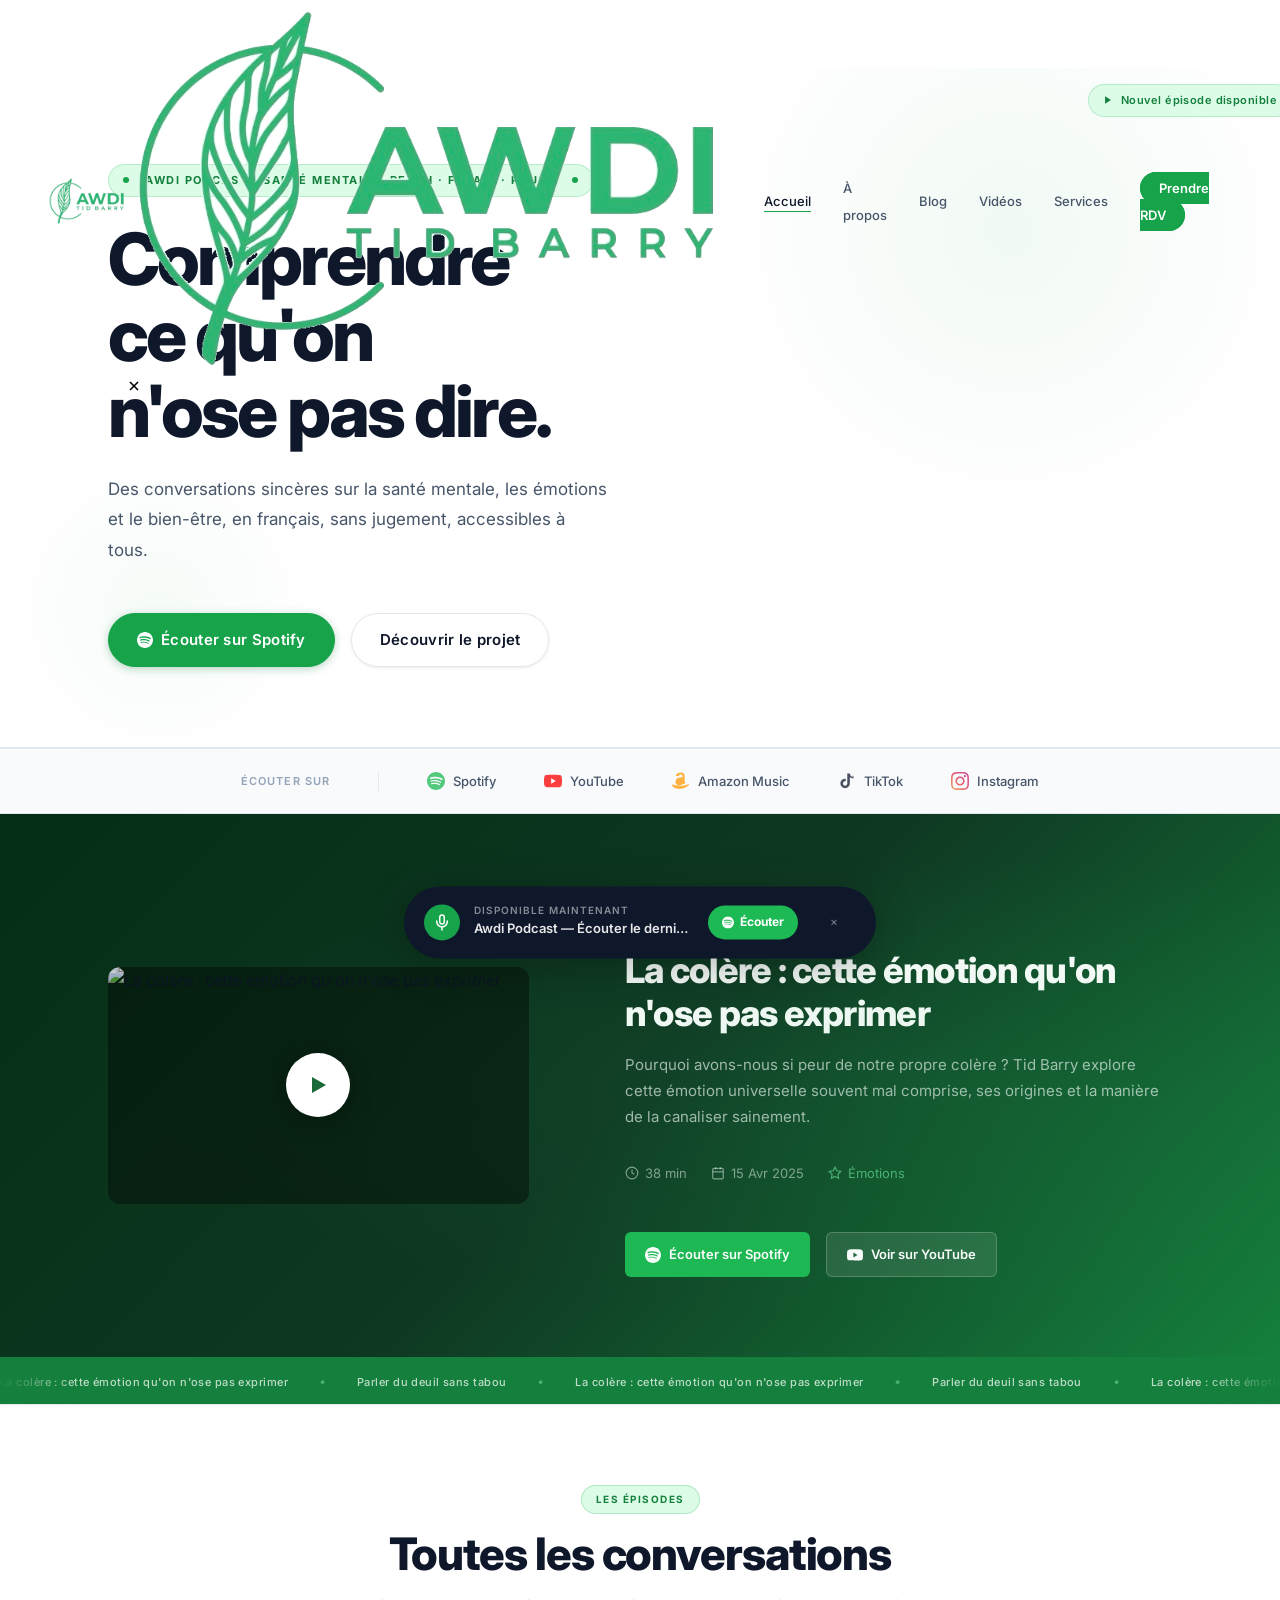
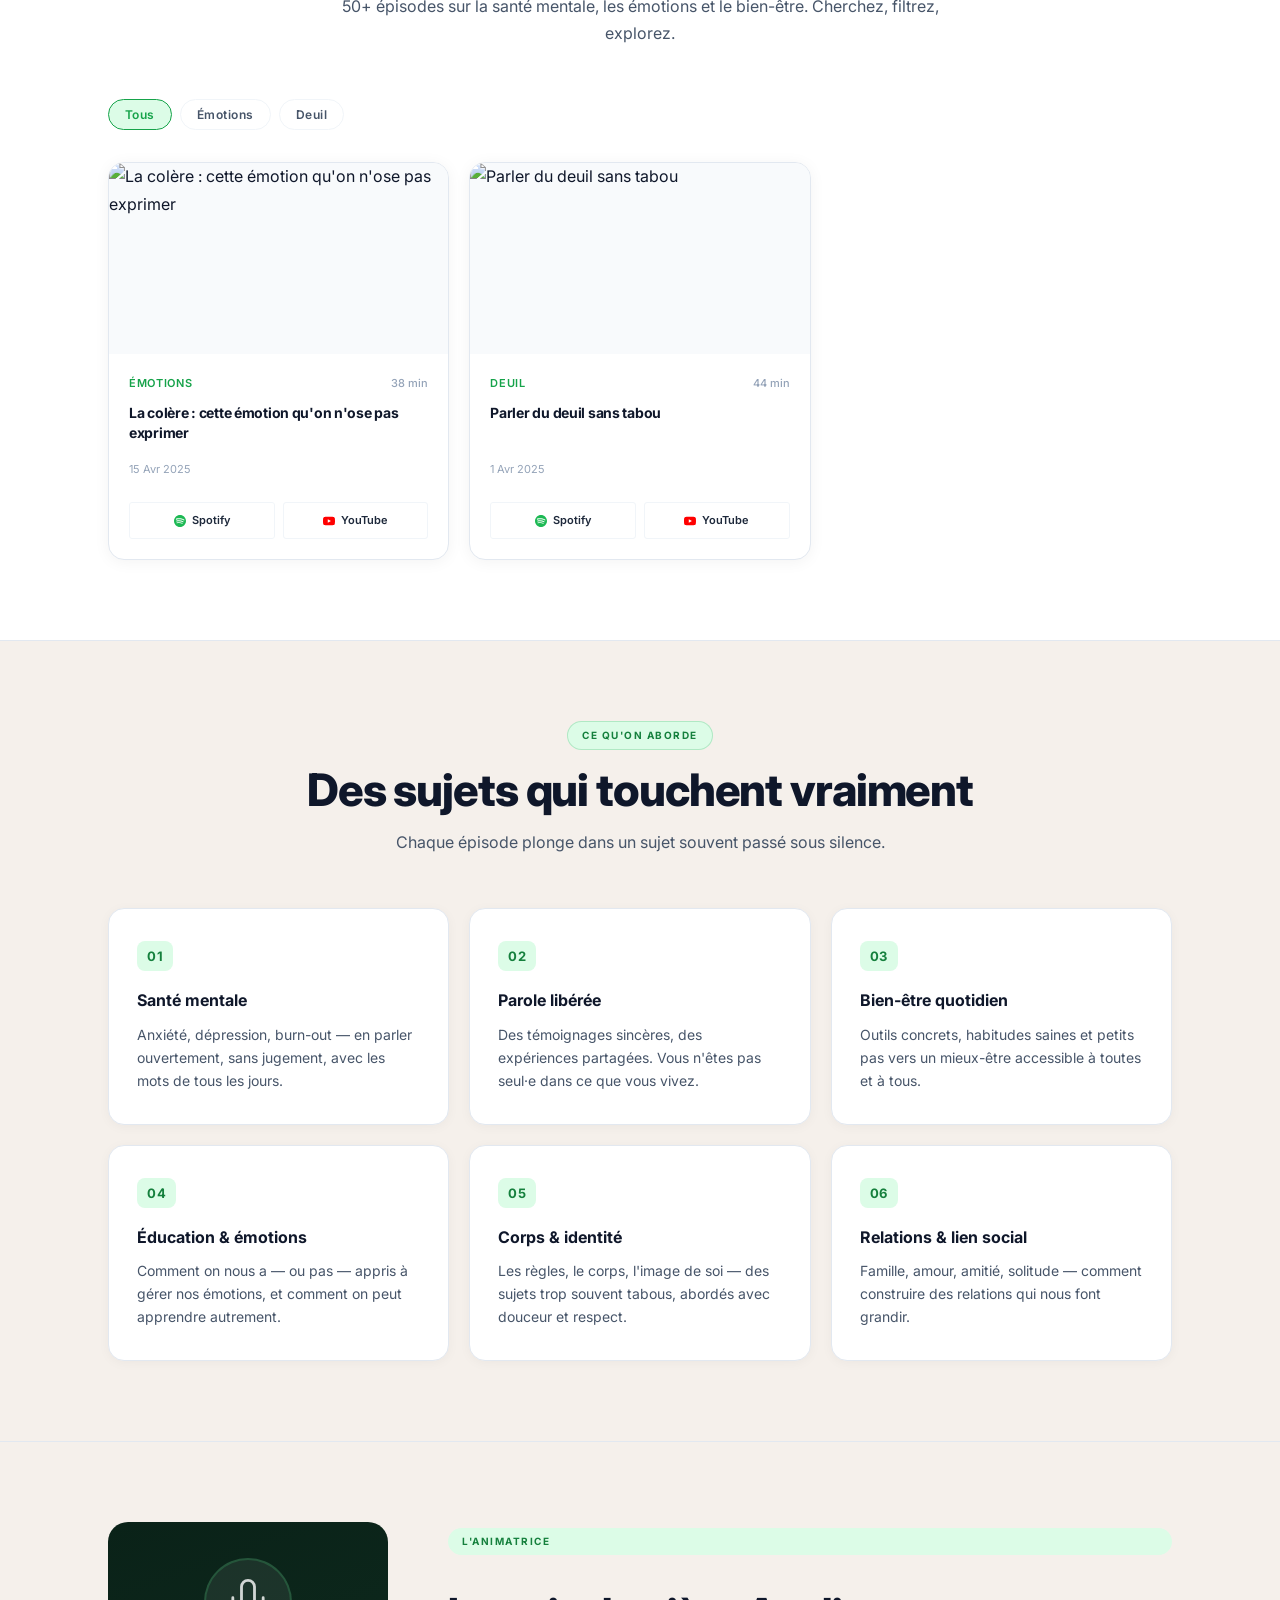
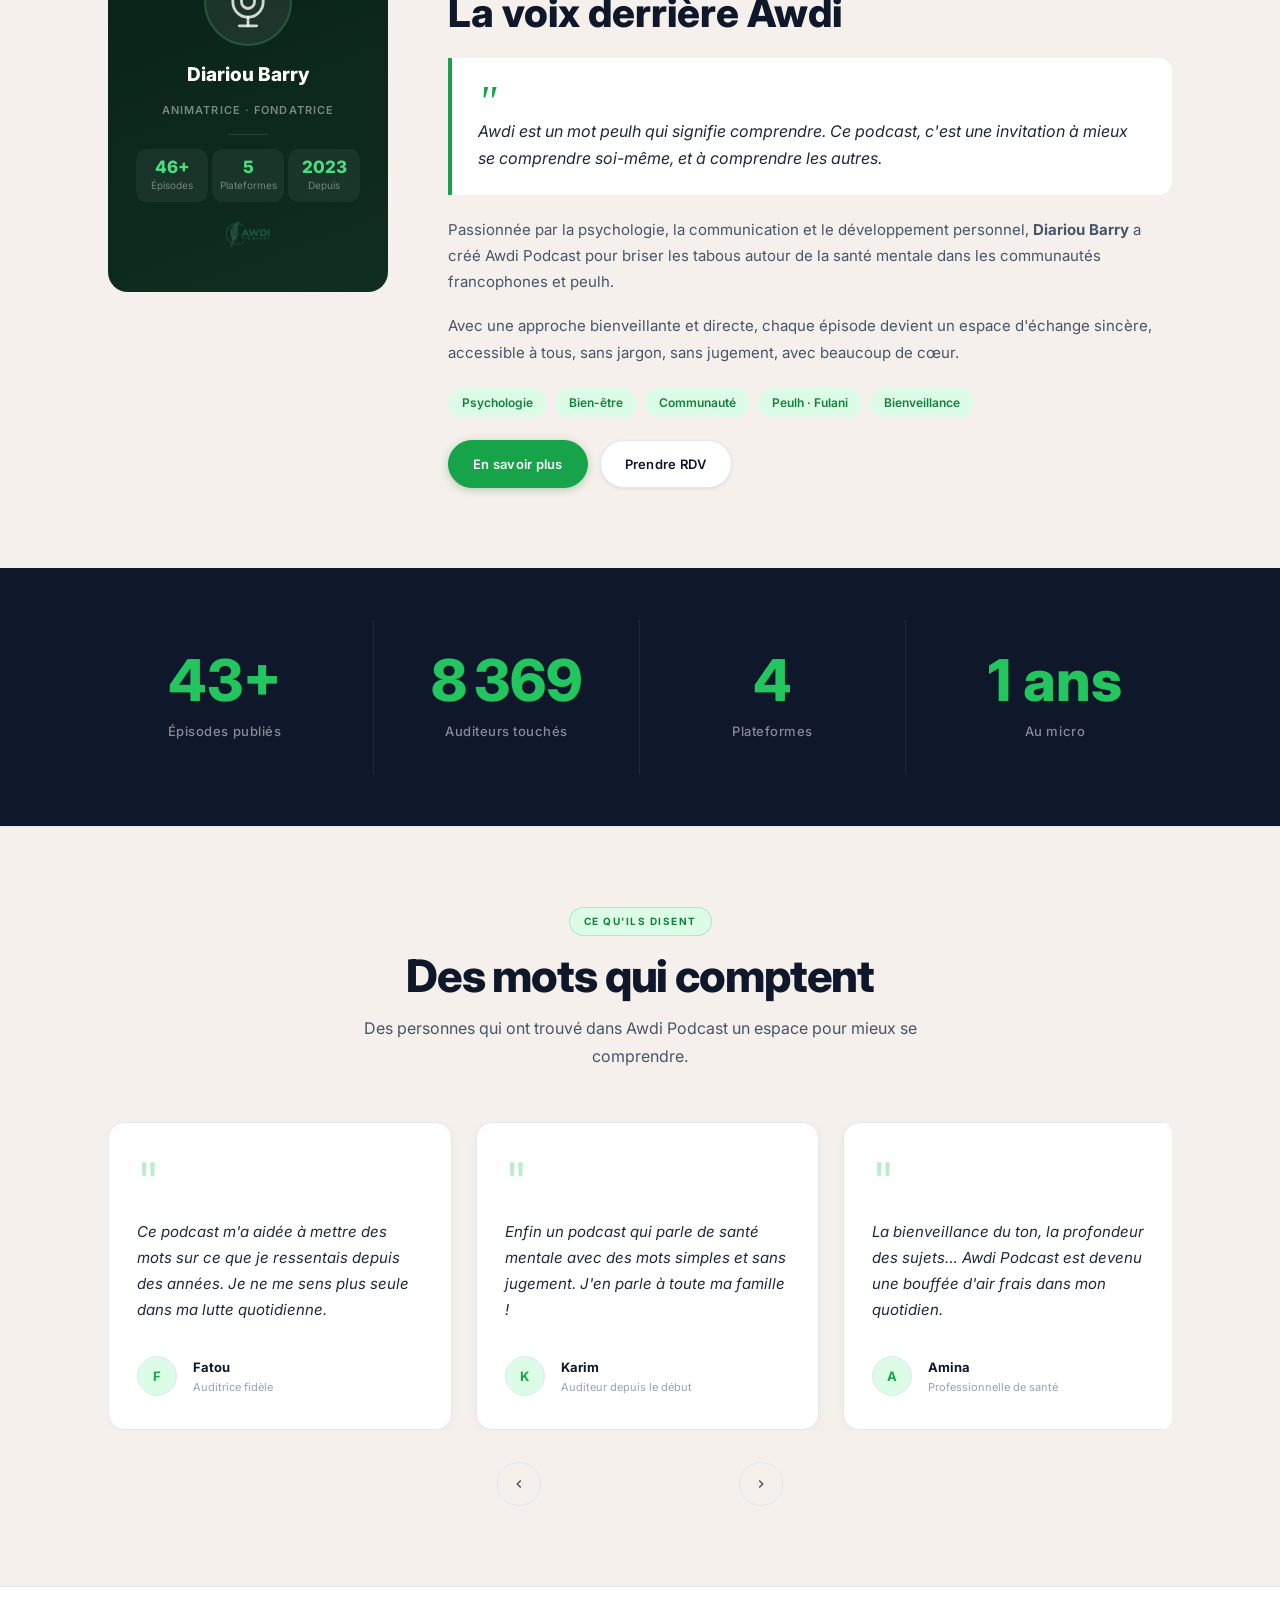
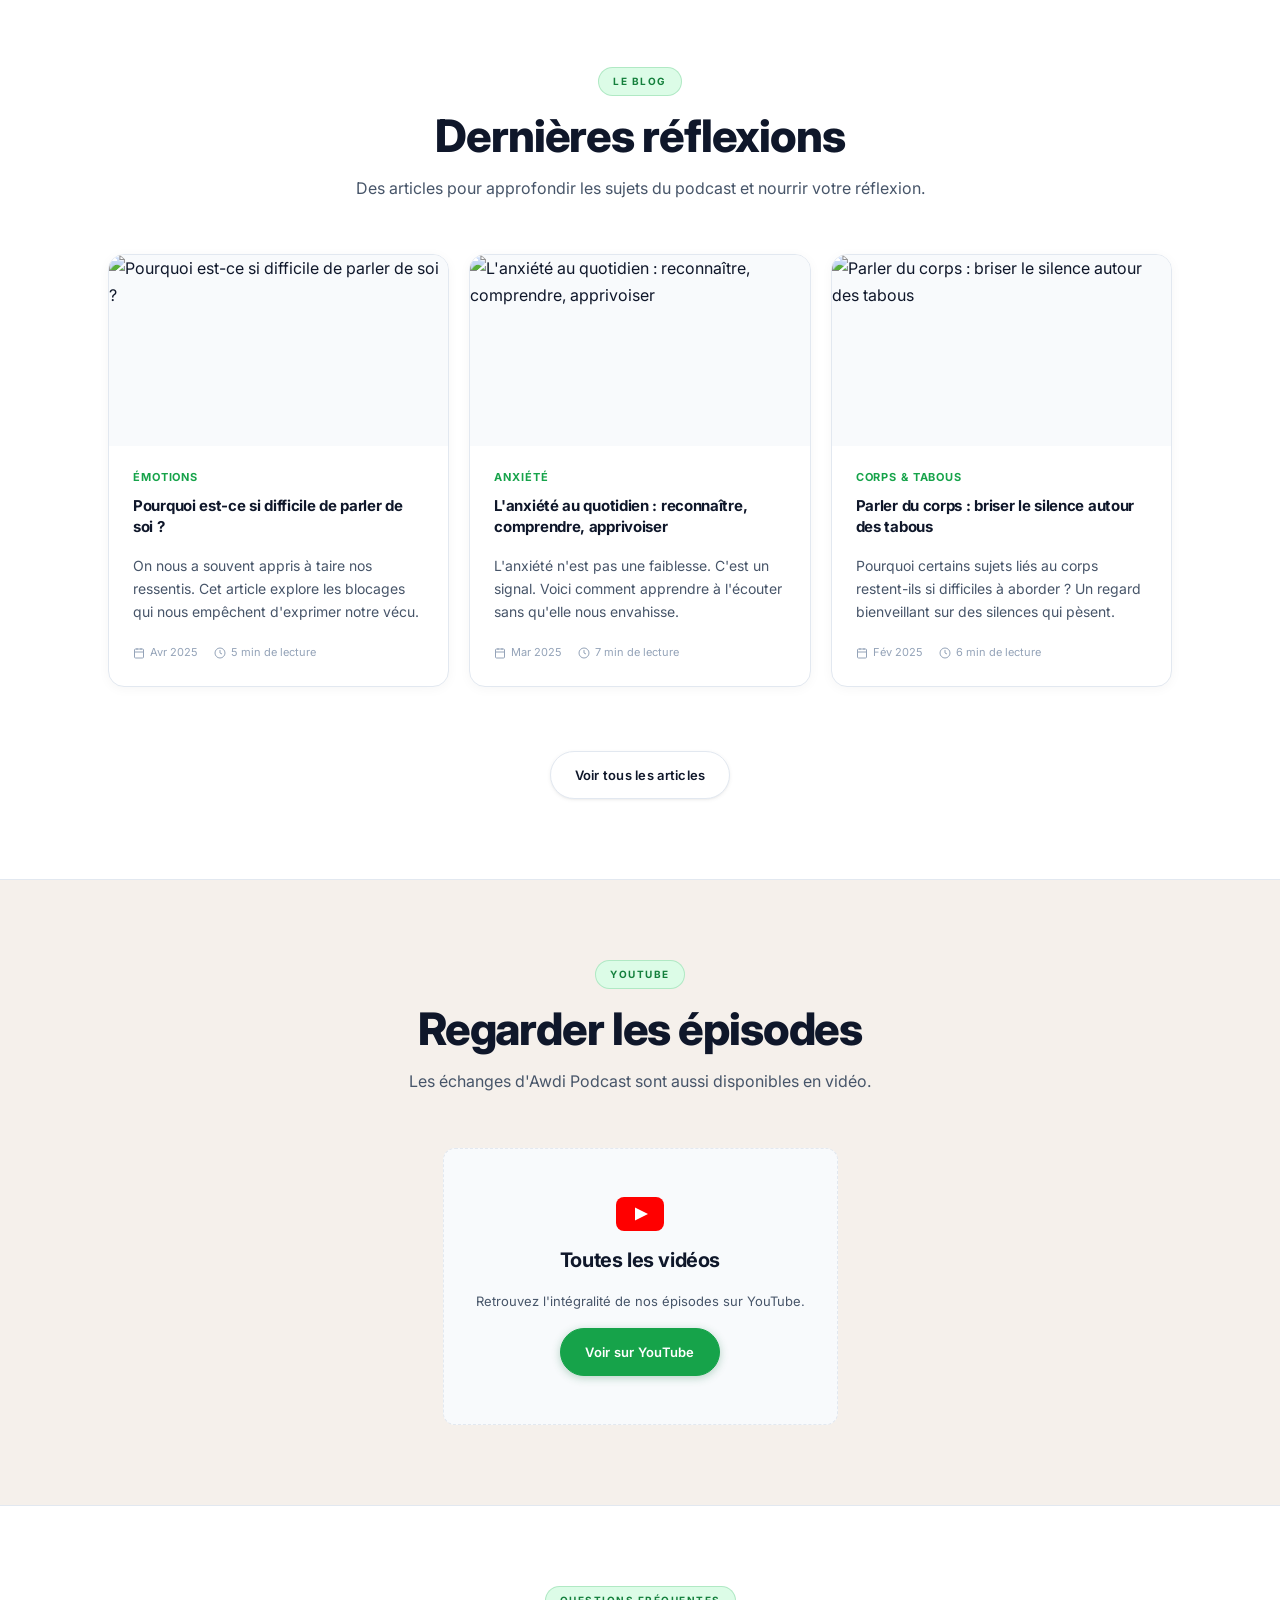
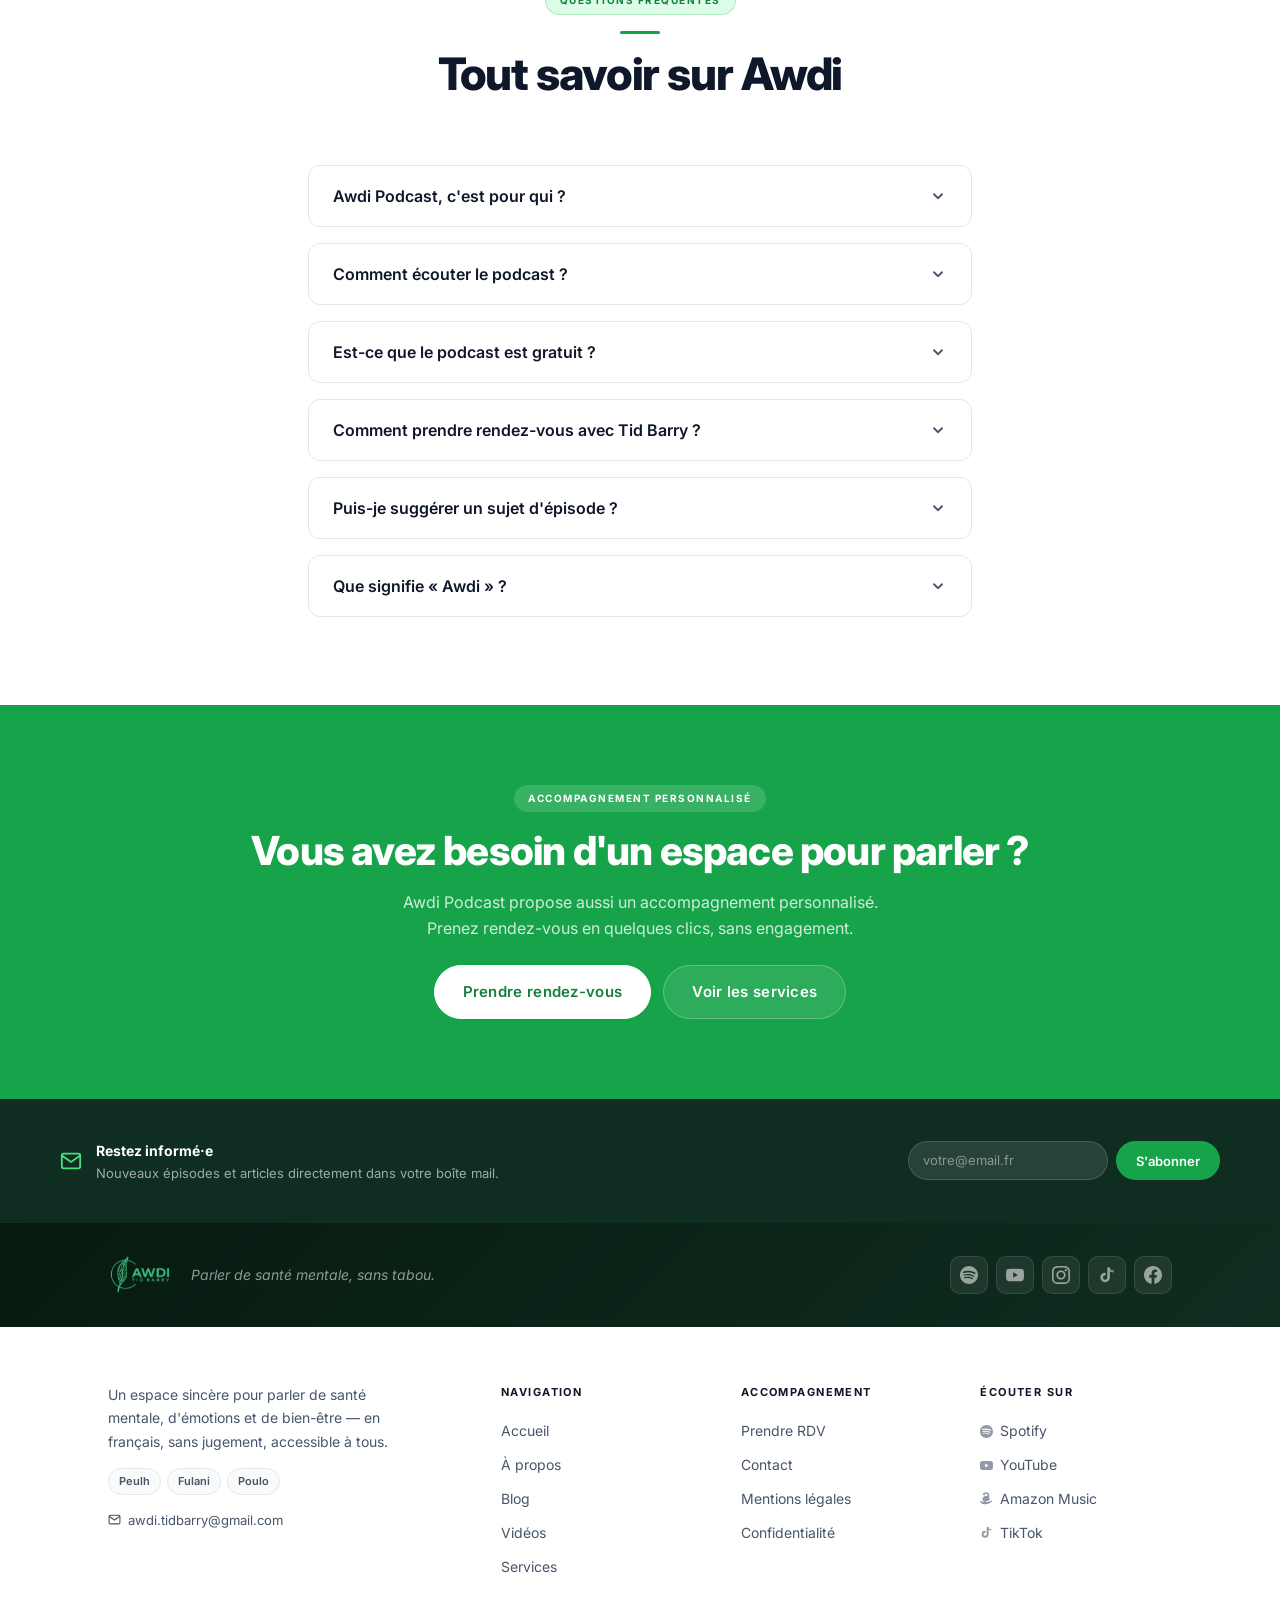
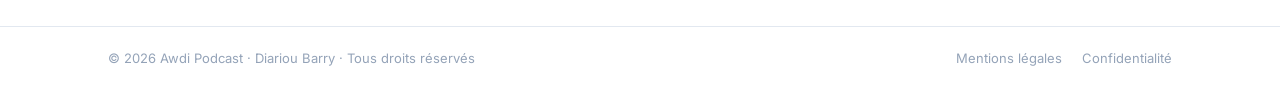
==== commit 3614f040: "Fix logo background in navbar and drawer - Drawer header: use logo-light (logo1.png) instead of logo" ====
--- a/index.html
+++ b/index.html
@@ -8,7 +8,7 @@
   <link rel="preconnect" href="https://fonts.googleapis.com" />
   <link rel="preconnect" href="https://fonts.gstatic.com" crossorigin />
   <link href="https://fonts.googleapis.com/css2?family=DM+Serif+Display:ital@0;1&family=Inter:wght@400;500;600;700&display=swap" rel="stylesheet" />
-  <link rel="stylesheet" href="css/style.css?v=48" />
+  <link rel="stylesheet" href="css/style.css?v=49" />
   <link rel="stylesheet" href="css/enhancements.css?v=28" />
   <link rel="dns-prefetch" href="https://images.unsplash.com" />
   <link rel="dns-prefetch" href="https://img.youtube.com" />
--- a/css/style.css
+++ b/css/style.css
@@ -330,8 +330,10 @@
   width: auto;
   object-fit: contain;
 }
-/* Only show the light-background logo in the navbar (dark-bg logo used in footer/drawer) */
-.nav-logo .logo-dark { display: none; }
+/* Only show the light-background logo in the navbar */
+.nav-logo .logo-dark { display: none !important; }
+/* Blend logo background into the navbar so no visible rectangle */
+.nav-logo .logo-light { mix-blend-mode: multiply; }
 
 .nav-links {
   display: flex;
@@ -2082,7 +2084,7 @@
   .nav-drawer-logo {
     height: 36px !important;
     width: auto !important;
-    mix-blend-mode: screen !important;
+    filter: brightness(0) invert(1) !important;
   }
   .nav-drawer-close {
     width: 36px !important; height: 36px !important;
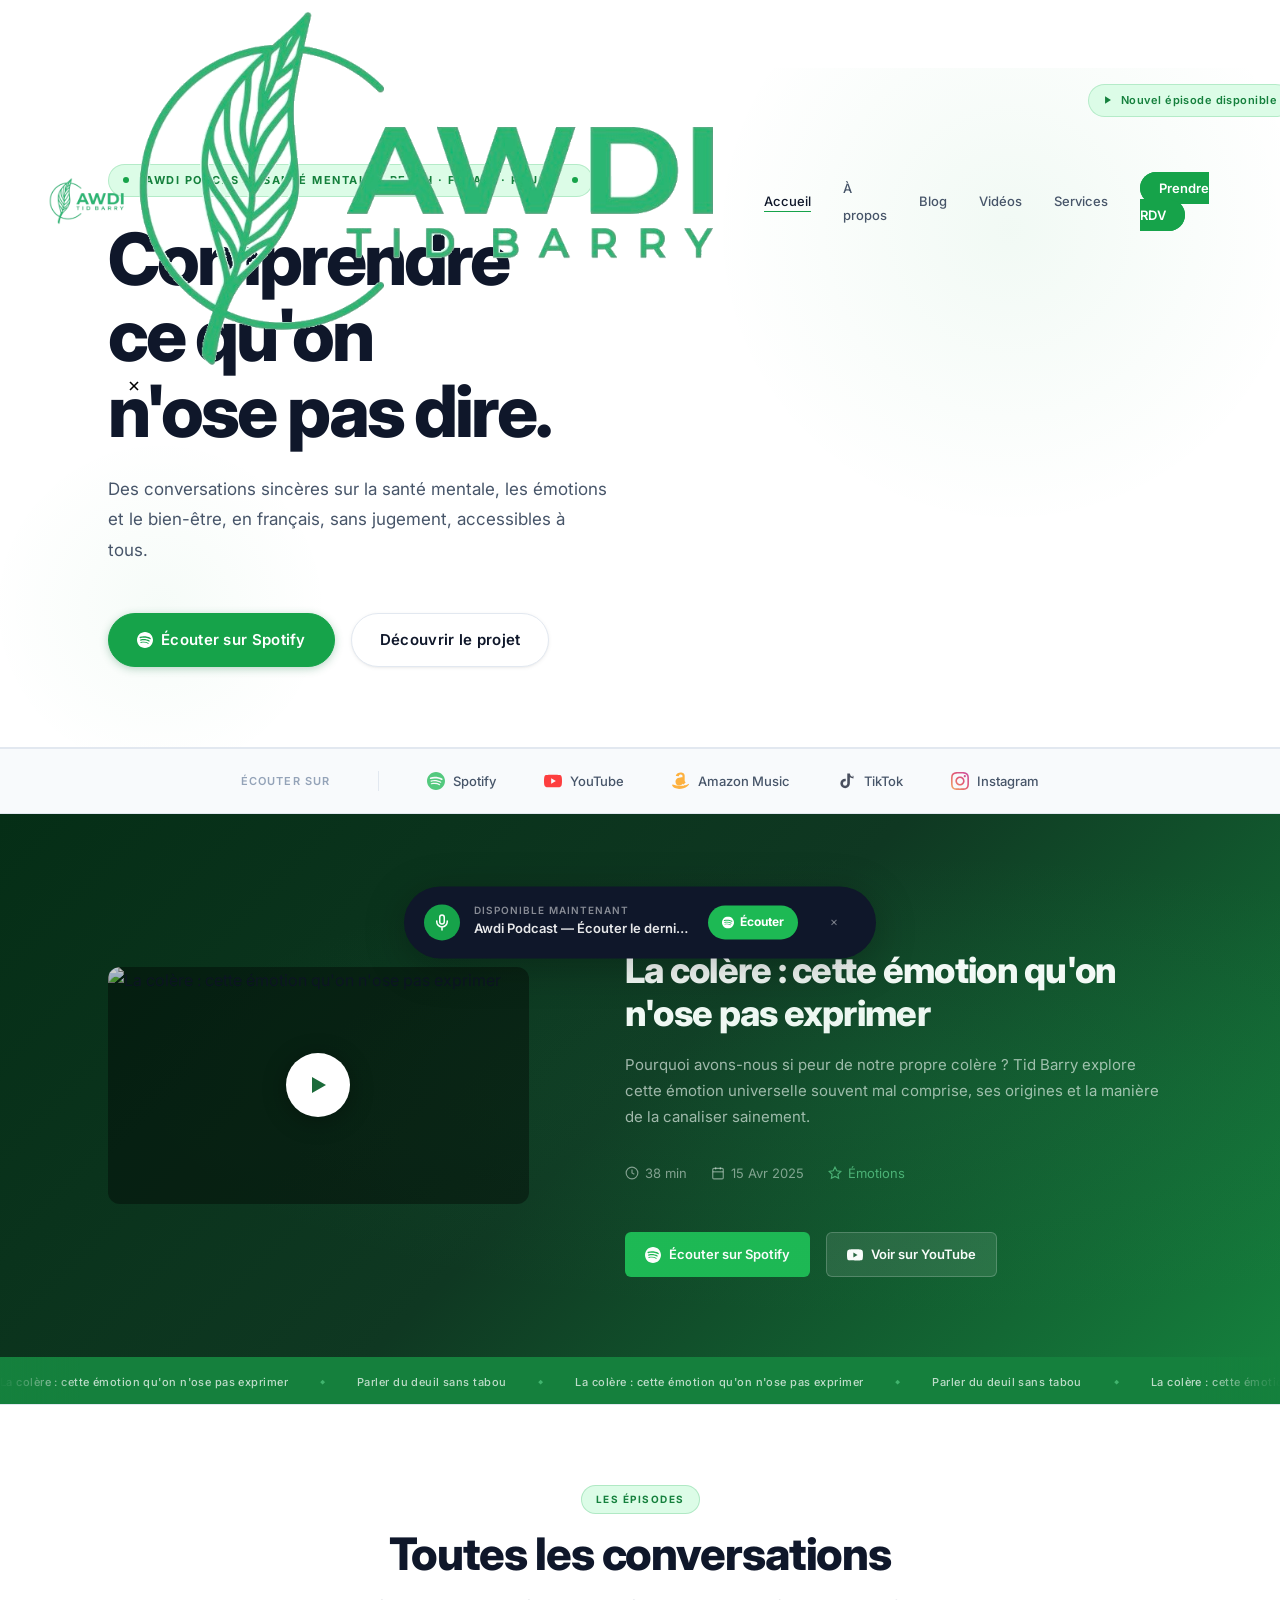
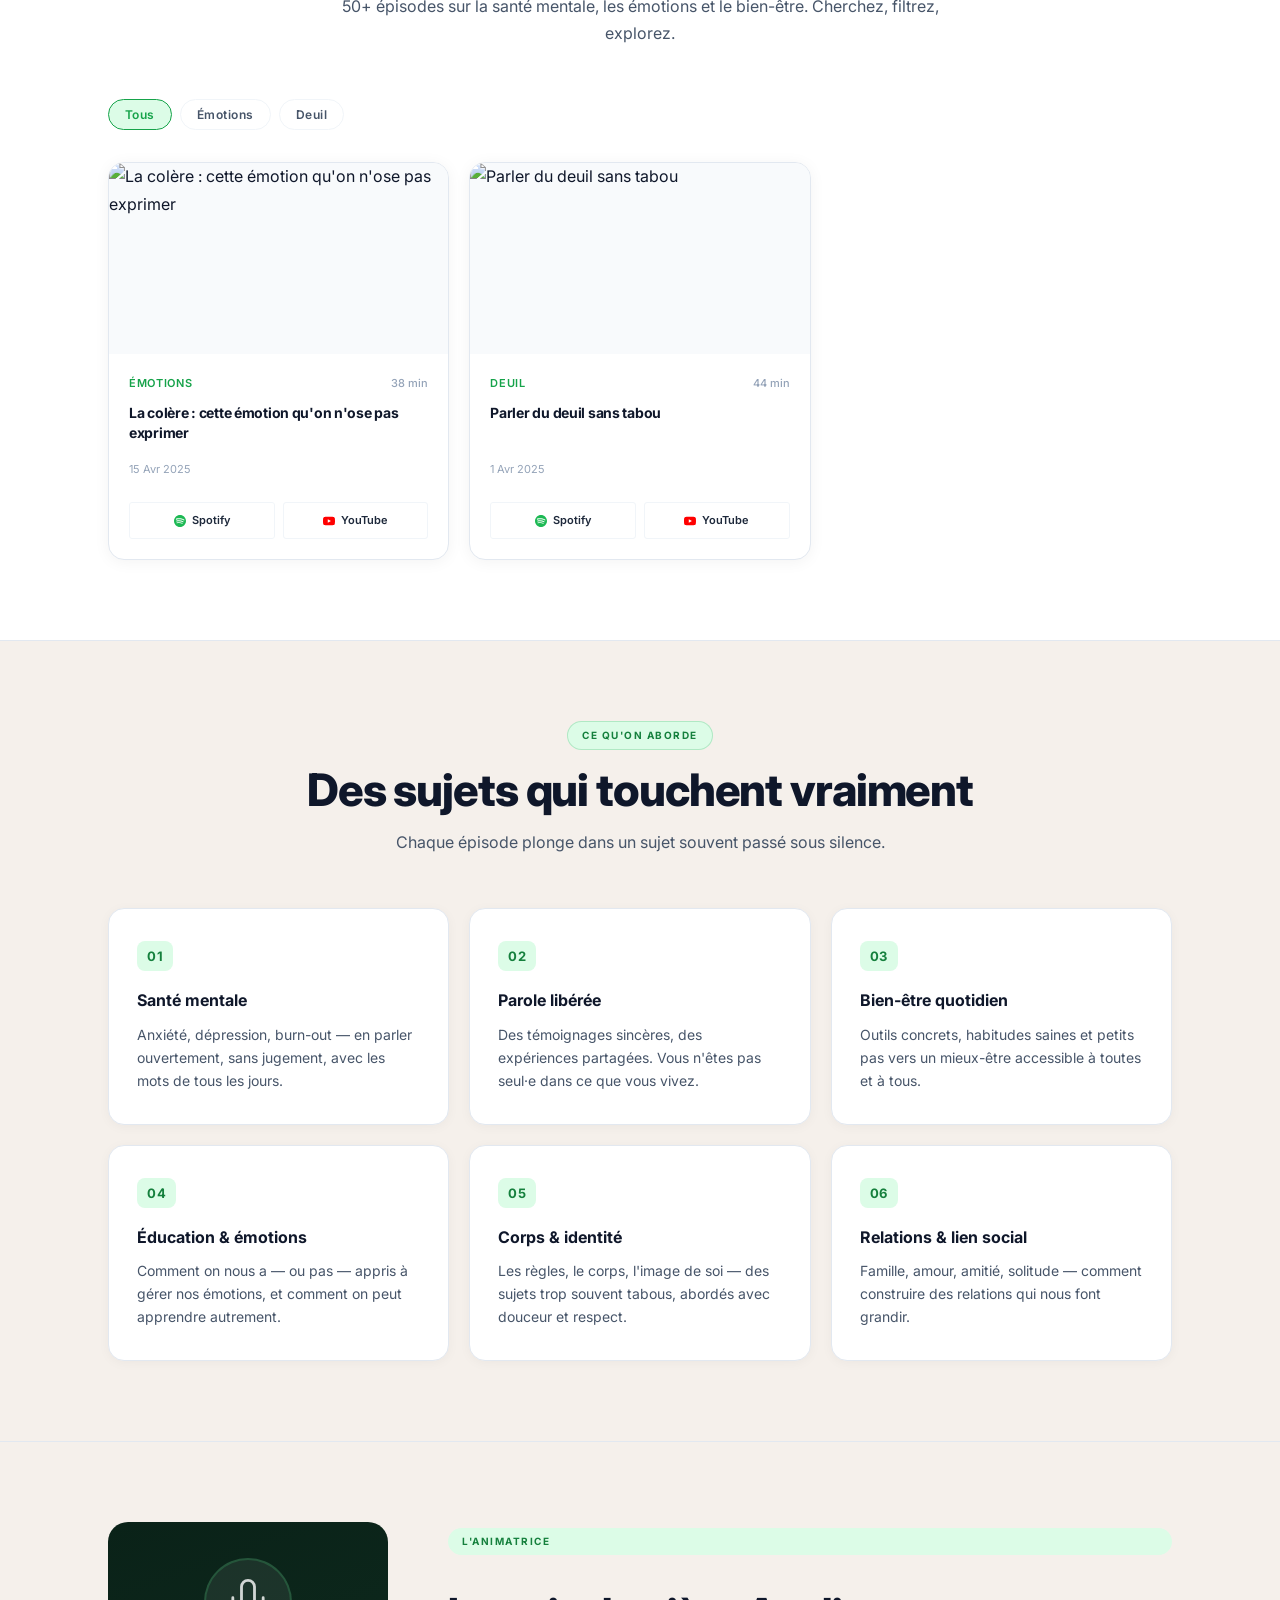
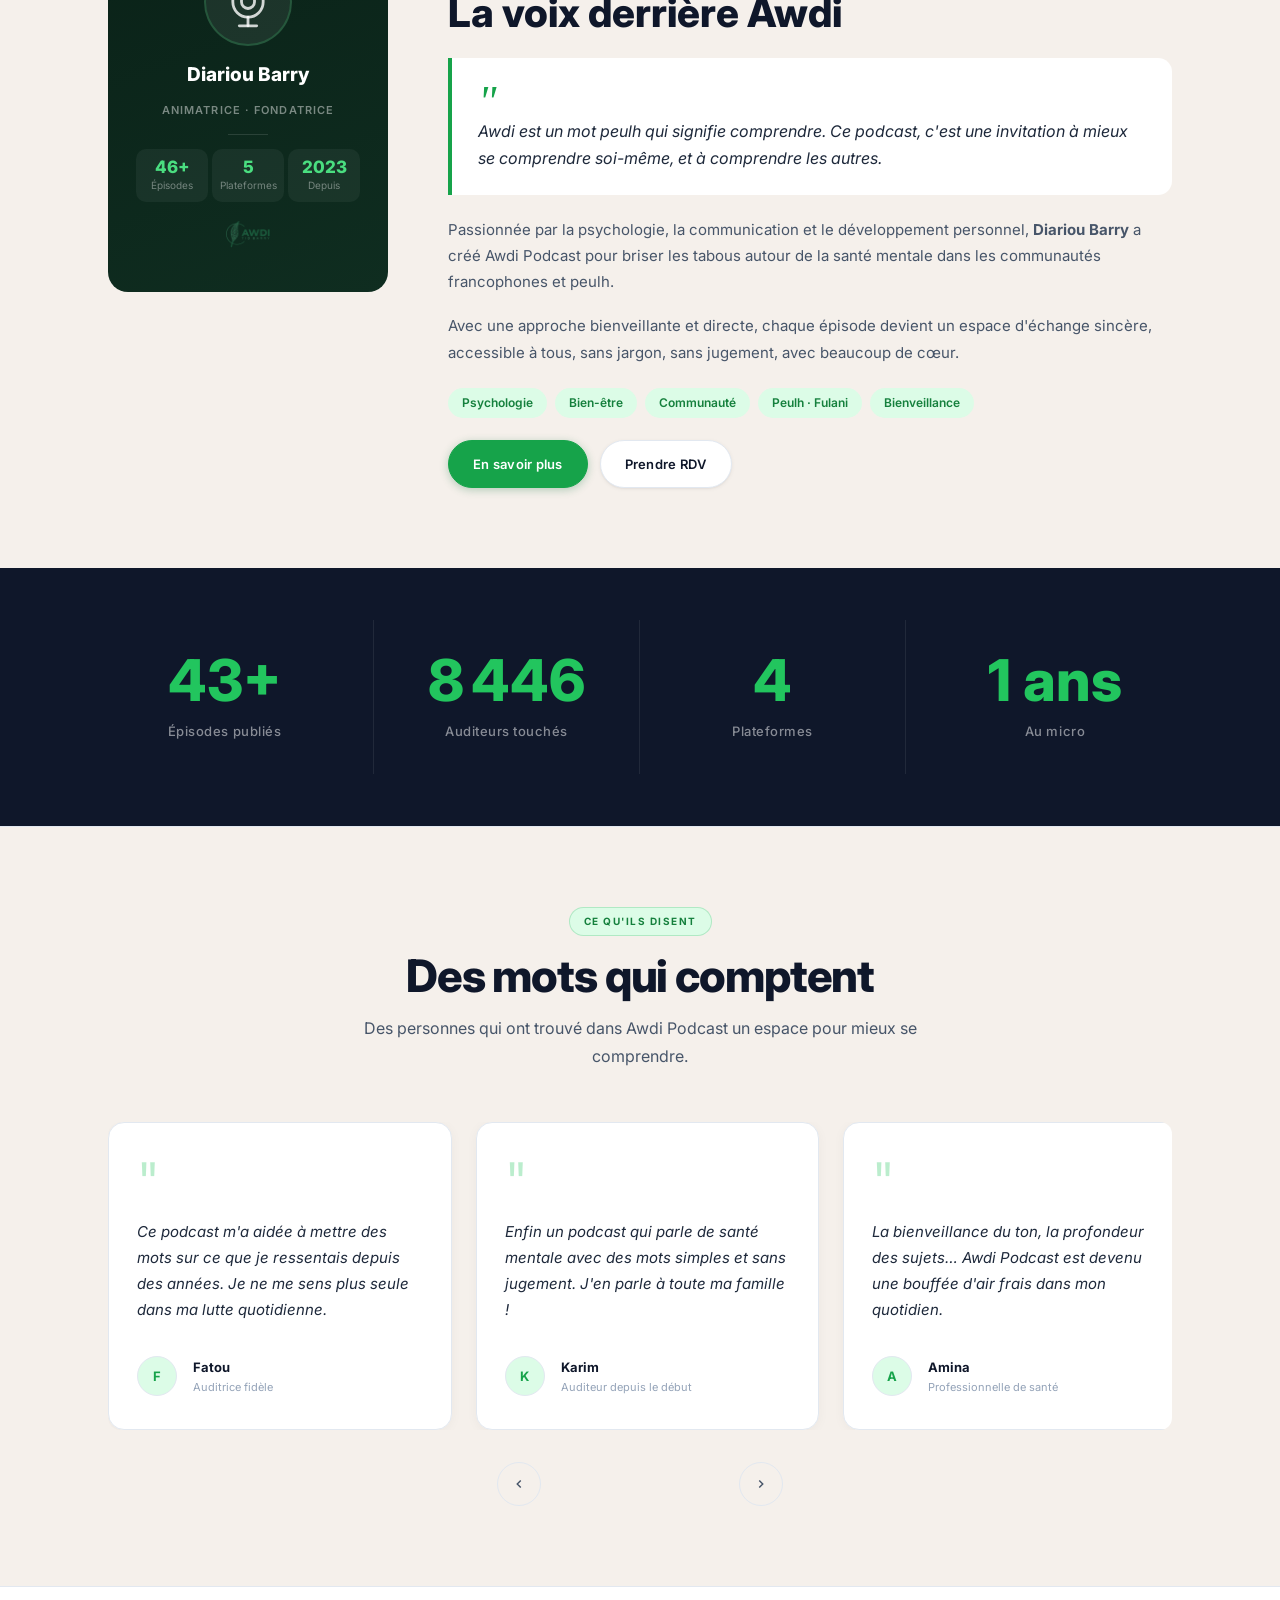
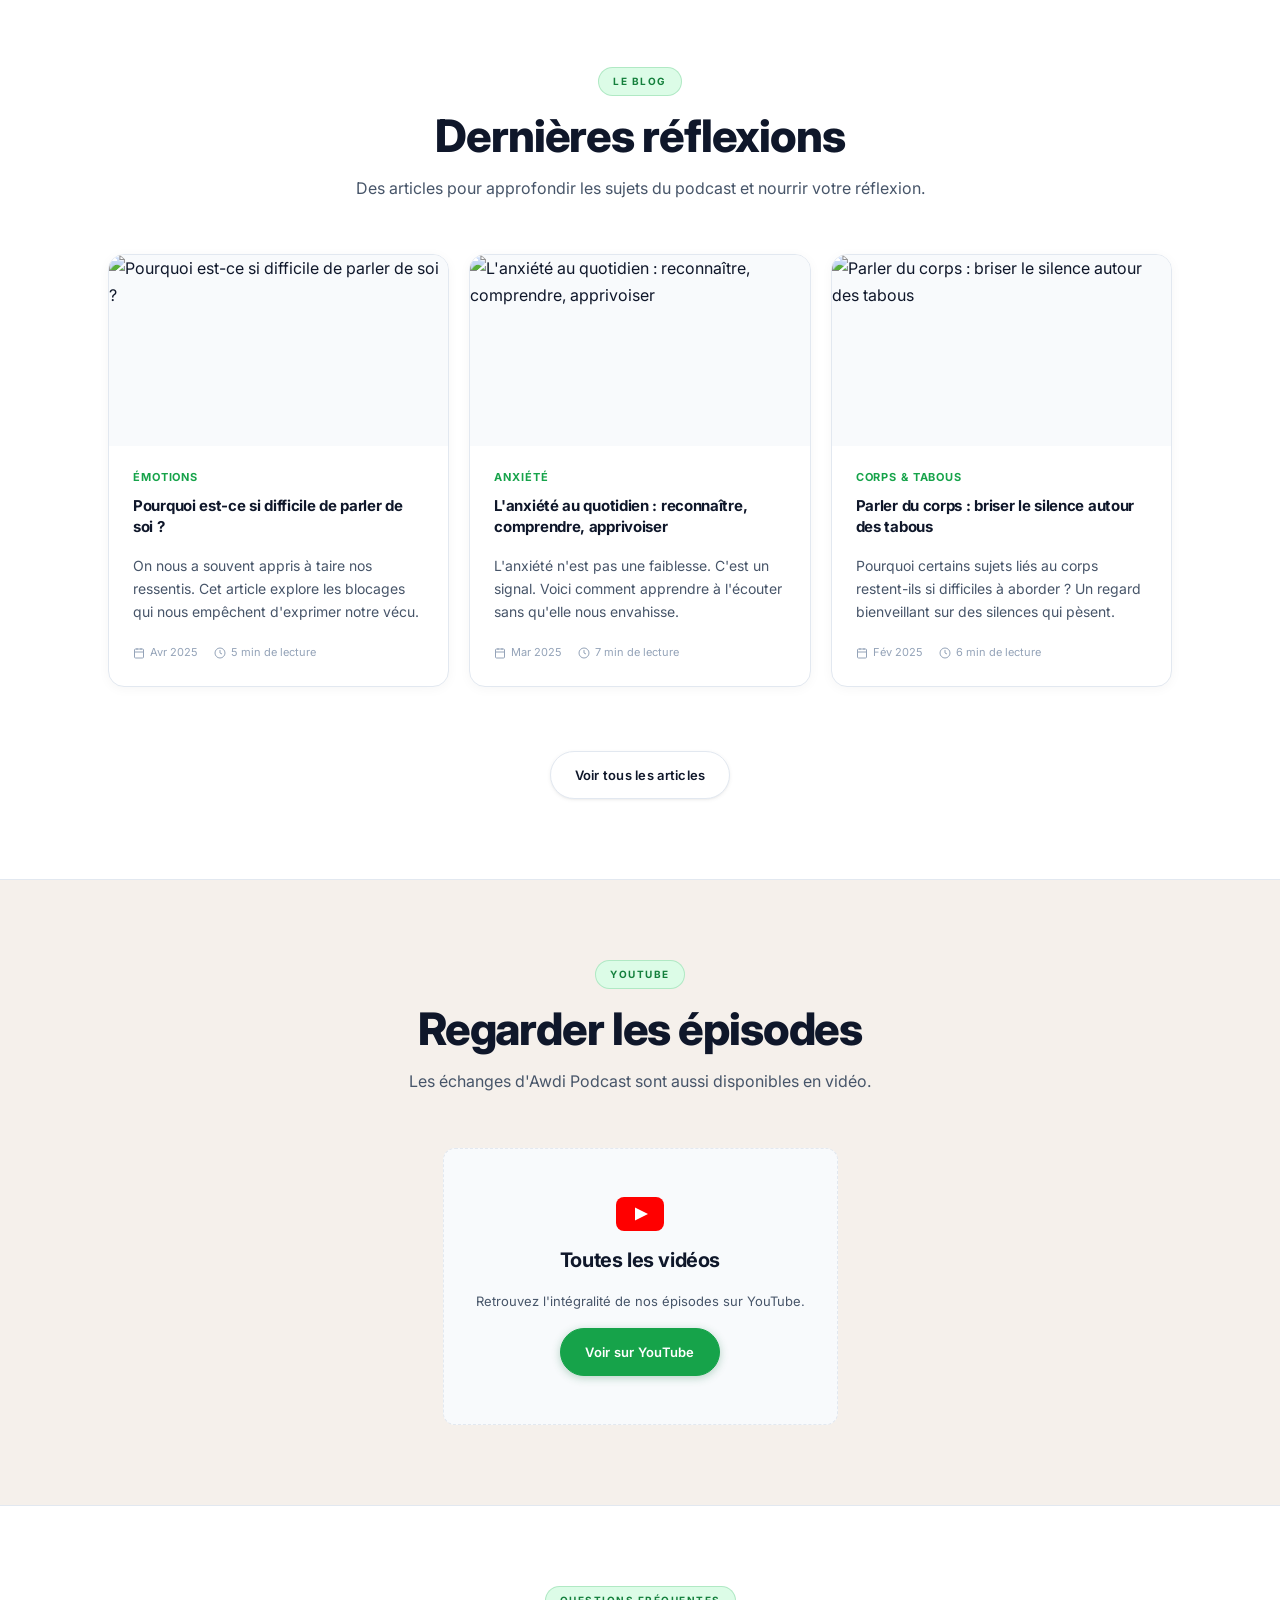
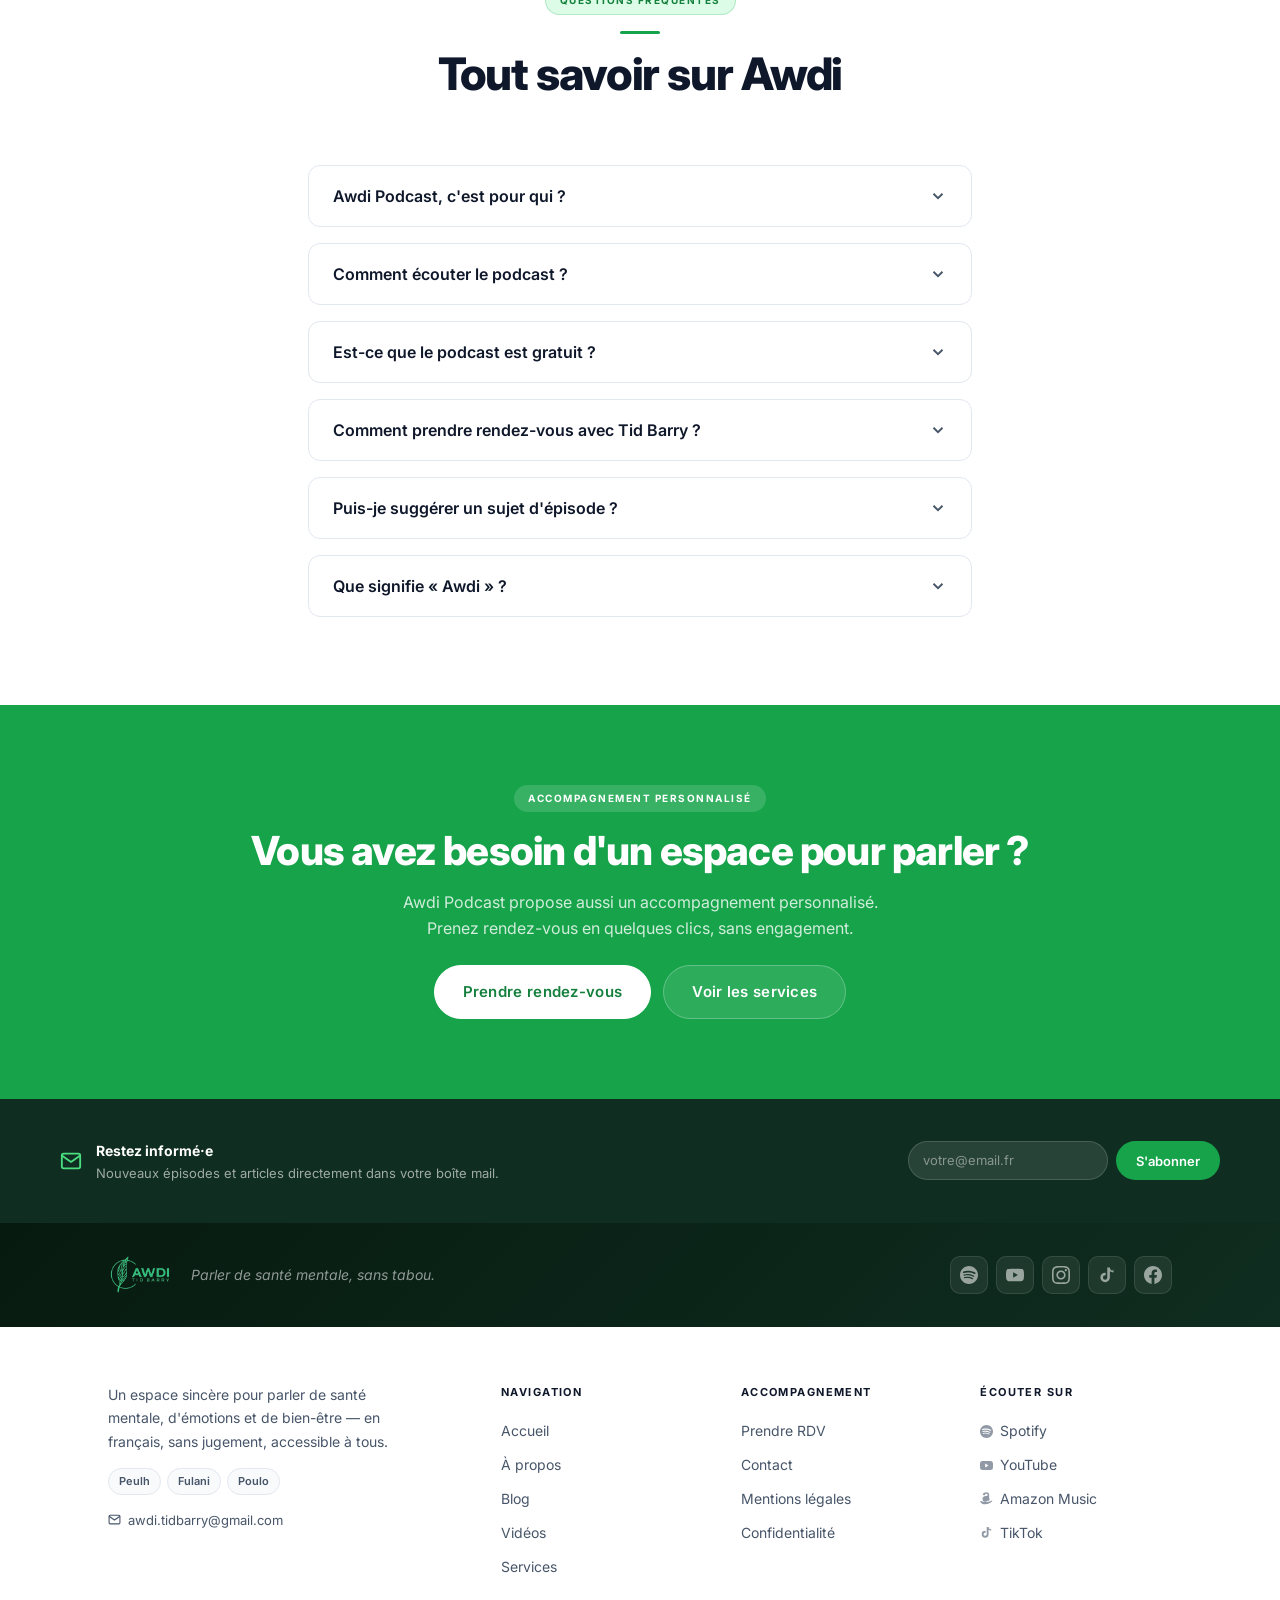
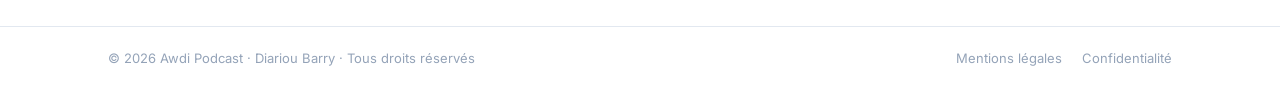
==== commit a7d06a54: "Mobile videos: fix video clipping and playlist cut-off - Remove inner padding on .videos-layout on m" ====
--- a/index.html
+++ b/index.html
@@ -8,7 +8,7 @@
   <link rel="preconnect" href="https://fonts.googleapis.com" />
   <link rel="preconnect" href="https://fonts.gstatic.com" crossorigin />
   <link href="https://fonts.googleapis.com/css2?family=DM+Serif+Display:ital@0;1&family=Inter:wght@400;500;600;700&display=swap" rel="stylesheet" />
-  <link rel="stylesheet" href="css/style.css?v=49" />
+  <link rel="stylesheet" href="css/style.css?v=50" />
   <link rel="stylesheet" href="css/enhancements.css?v=28" />
   <link rel="dns-prefetch" href="https://images.unsplash.com" />
   <link rel="dns-prefetch" href="https://img.youtube.com" />
--- a/css/style.css
+++ b/css/style.css
@@ -3687,8 +3687,9 @@
 }
 
 @media (max-width: 768px) {
-  .videos-layout { grid-template-columns: 1fr; }
+  .videos-layout { grid-template-columns: 1fr; padding: 0; }
   .playlist-sidebar { order: 2; }
+  .playlist-items { max-height: none; overflow-y: visible; }
 }
 
 /* ── EPISODE FILTERS ── */
@@ -5380,8 +5381,11 @@
   .services-grid { grid-template-columns: repeat(2, 1fr); }
   .contact-grid { grid-template-columns: 1fr; gap: 40px; }
   .rdv-steps { grid-template-columns: repeat(2, 1fr); }
-  .videos-layout { grid-template-columns: 1fr; }
+  /* Video layout: single col, remove inner padding (container already pads) */
+  .videos-layout { grid-template-columns: 1fr; padding: 0; }
   .playlist-sidebar { position: static; }
+  /* Playlist: remove max-height scroll — show all items when stacked */
+  .playlist-items { max-height: none; overflow-y: visible; }
   .info-boxes { grid-template-columns: repeat(2, 1fr); }
   .blog-grid-main { grid-template-columns: repeat(2, 1fr); }
   .featured-article { grid-template-columns: 1fr; }
@@ -5391,6 +5395,10 @@
   .services-grid { grid-template-columns: 1fr; }
   .rdv-steps { grid-template-columns: 1fr; }
   .contact-name-row { grid-template-columns: 1fr; }
+  /* Playlist items: compact on small screens */
+  .video-playlist-item { padding: 12px; gap: 10px; }
+  .video-thumb { width: 88px; height: 50px; }
+  .video-main-embed { border-radius: 10px; }
   .subject-grid { grid-template-columns: 1fr; }
   .info-boxes { grid-template-columns: 1fr; }
   .blog-grid-main { grid-template-columns: 1fr; }
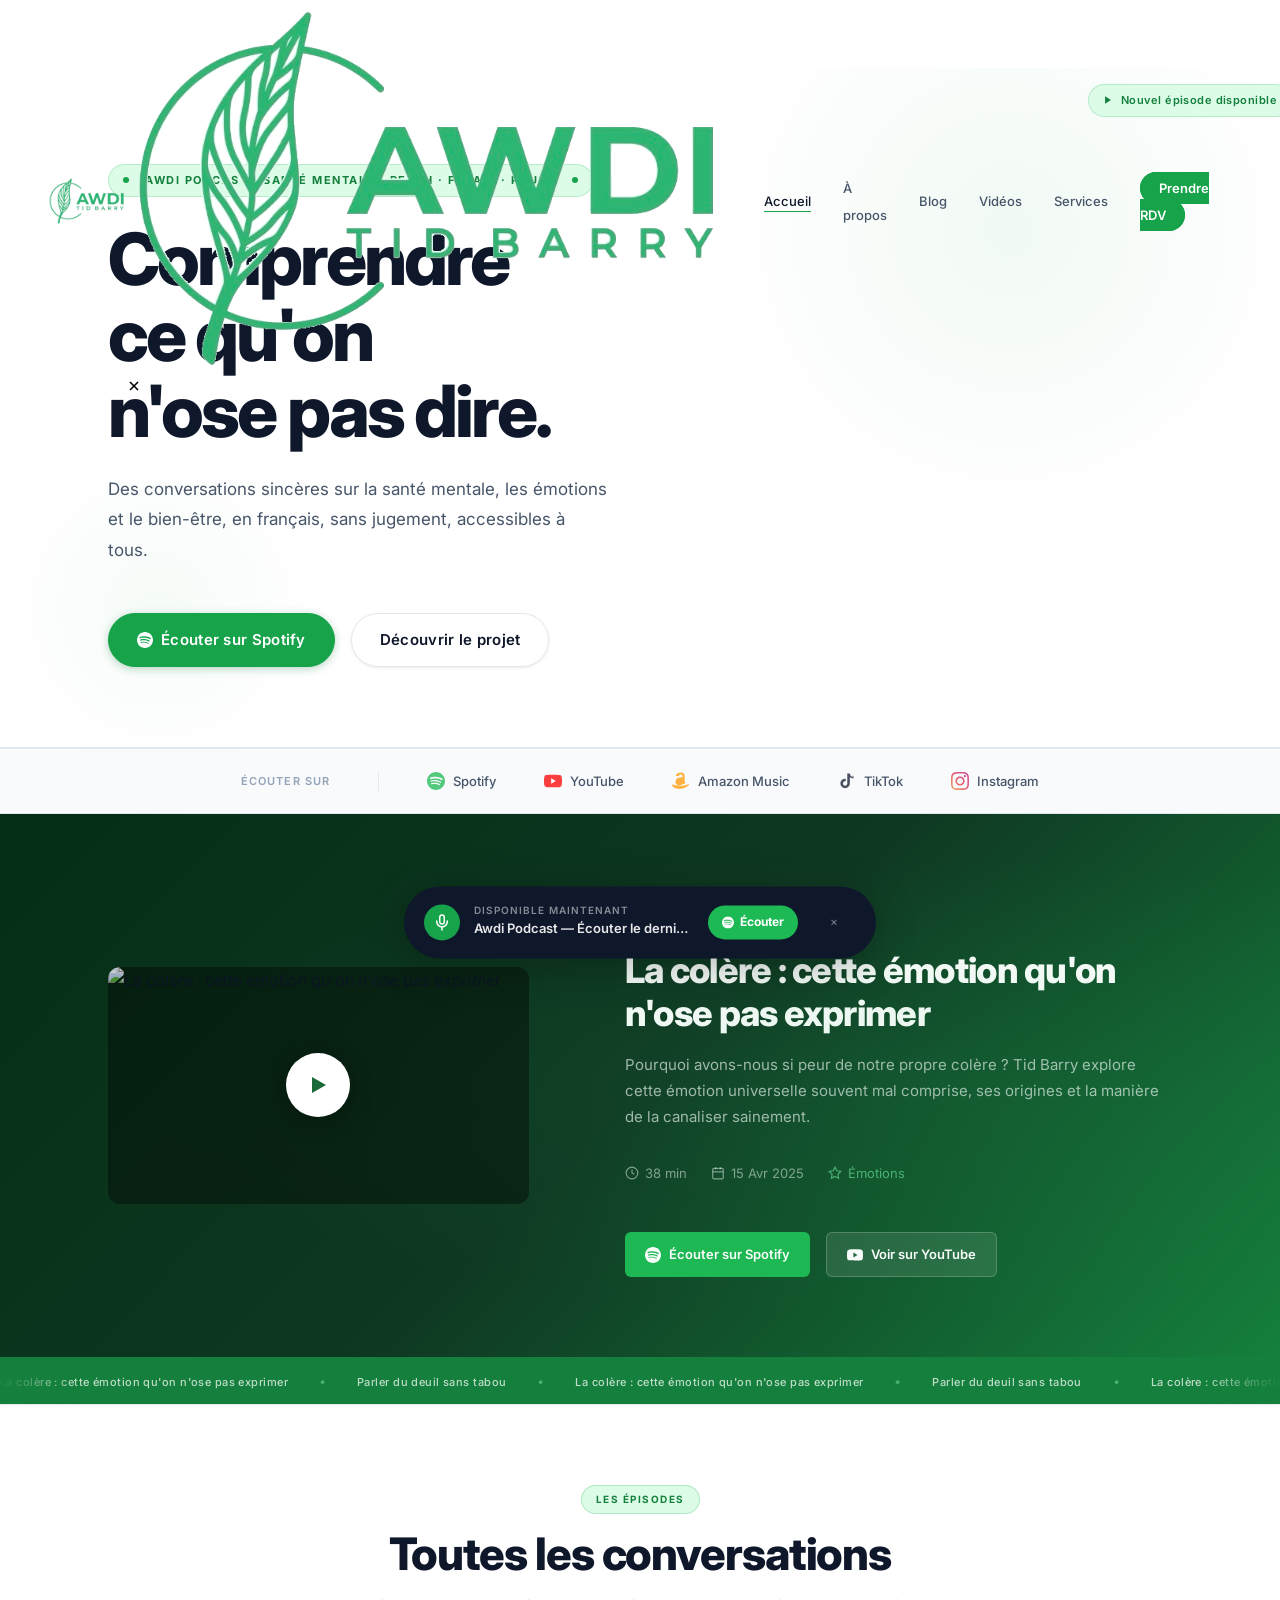
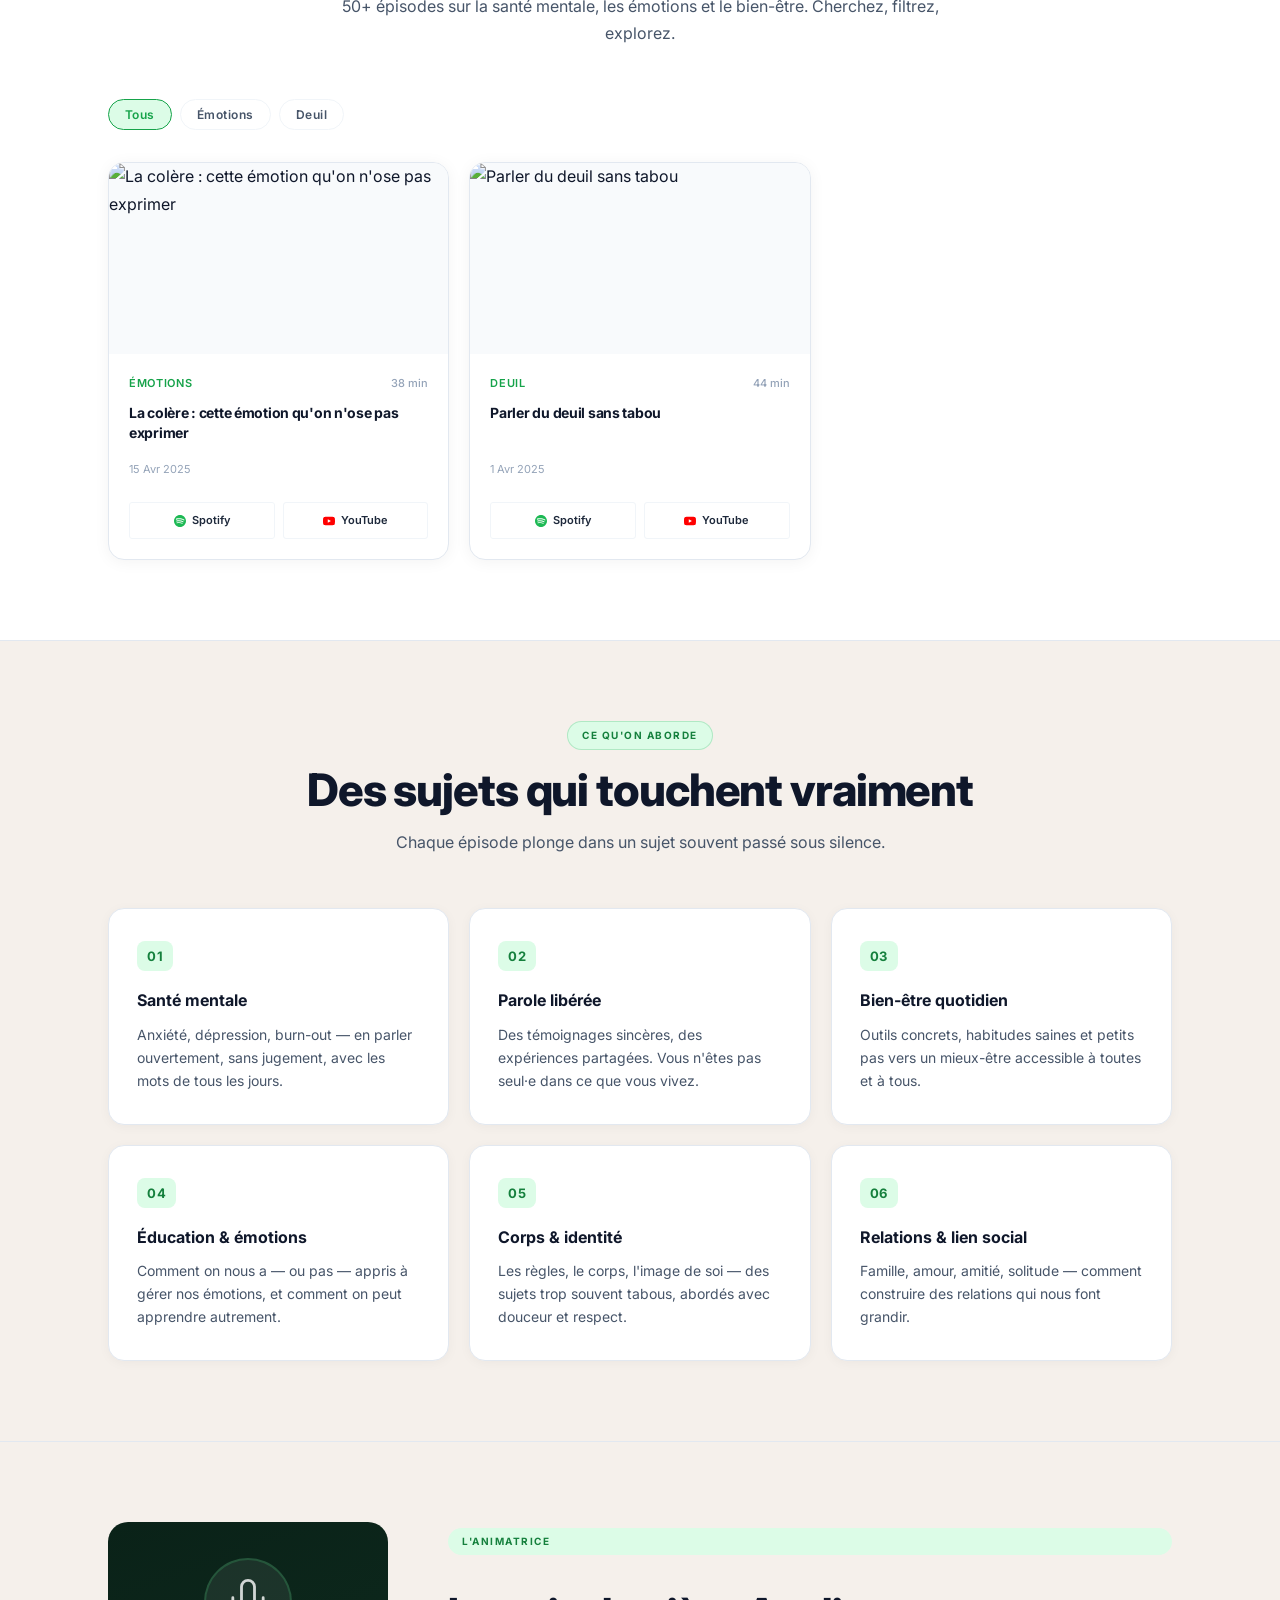
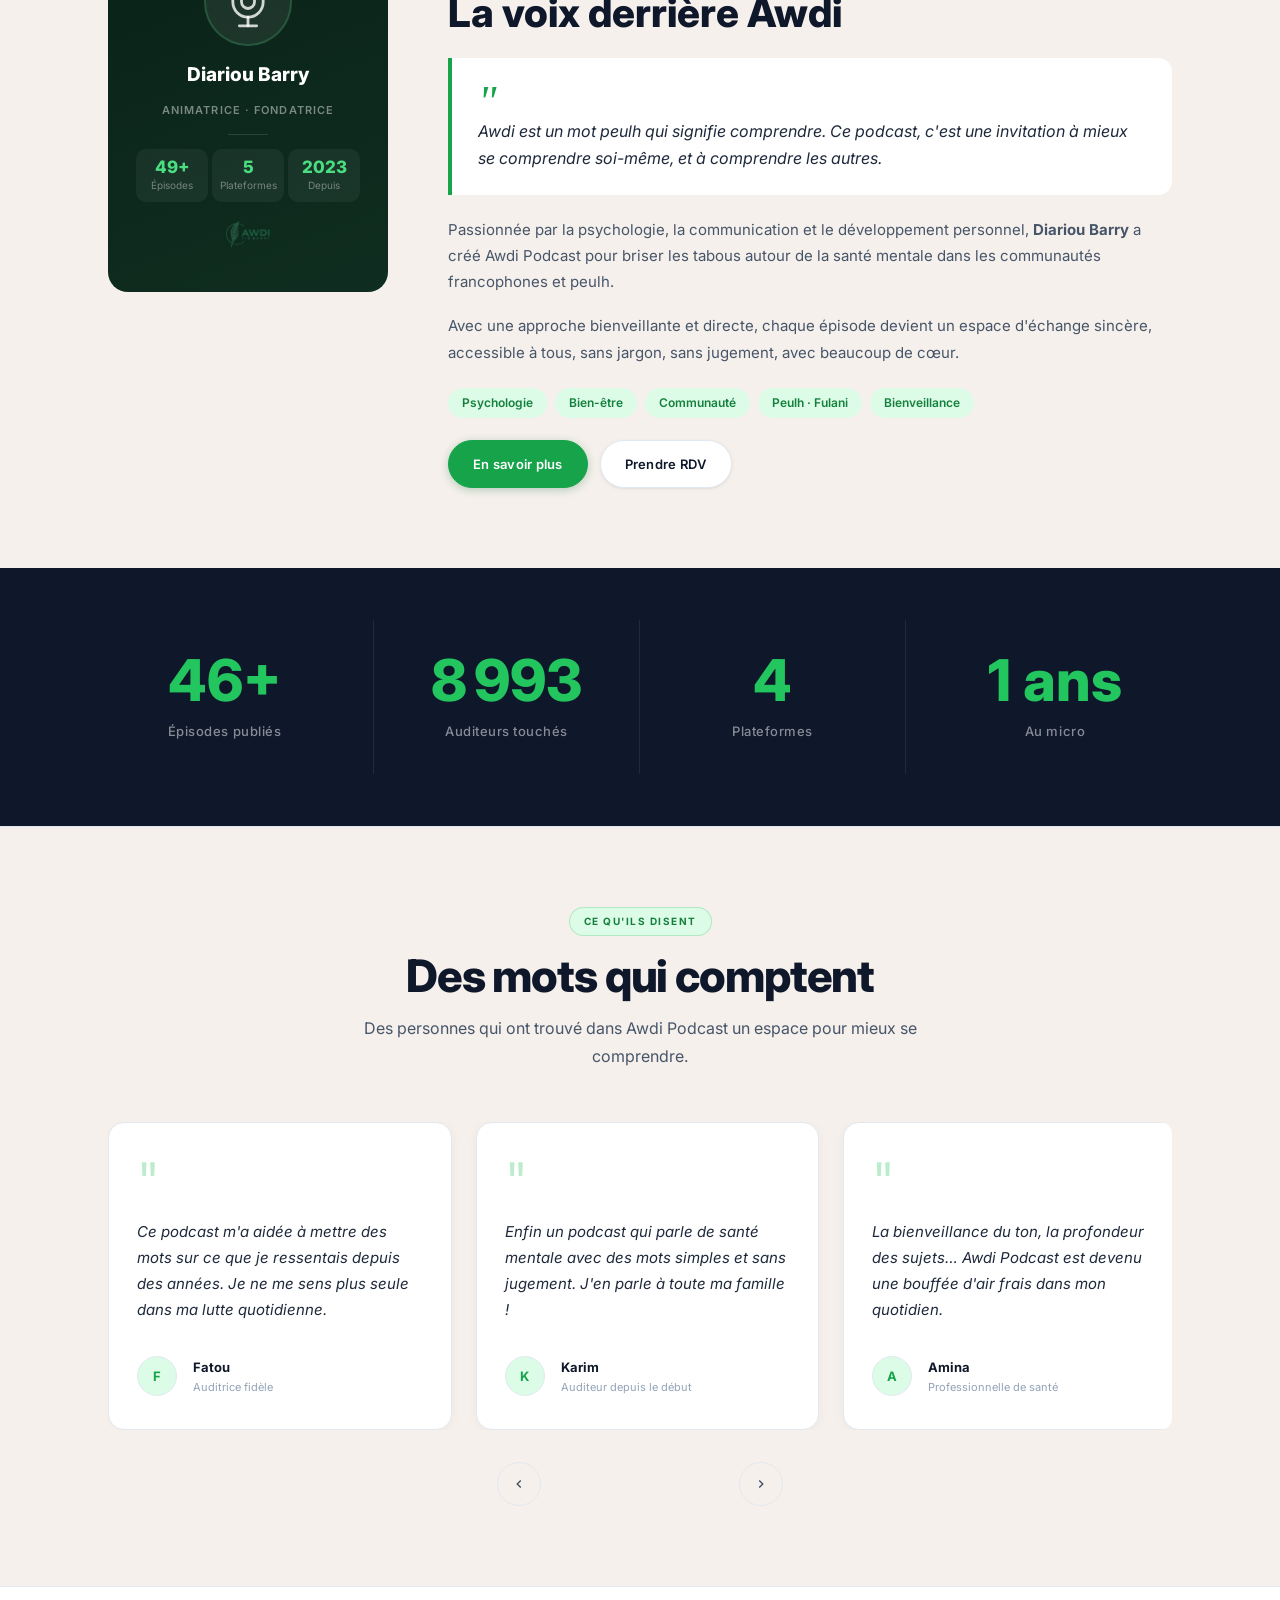
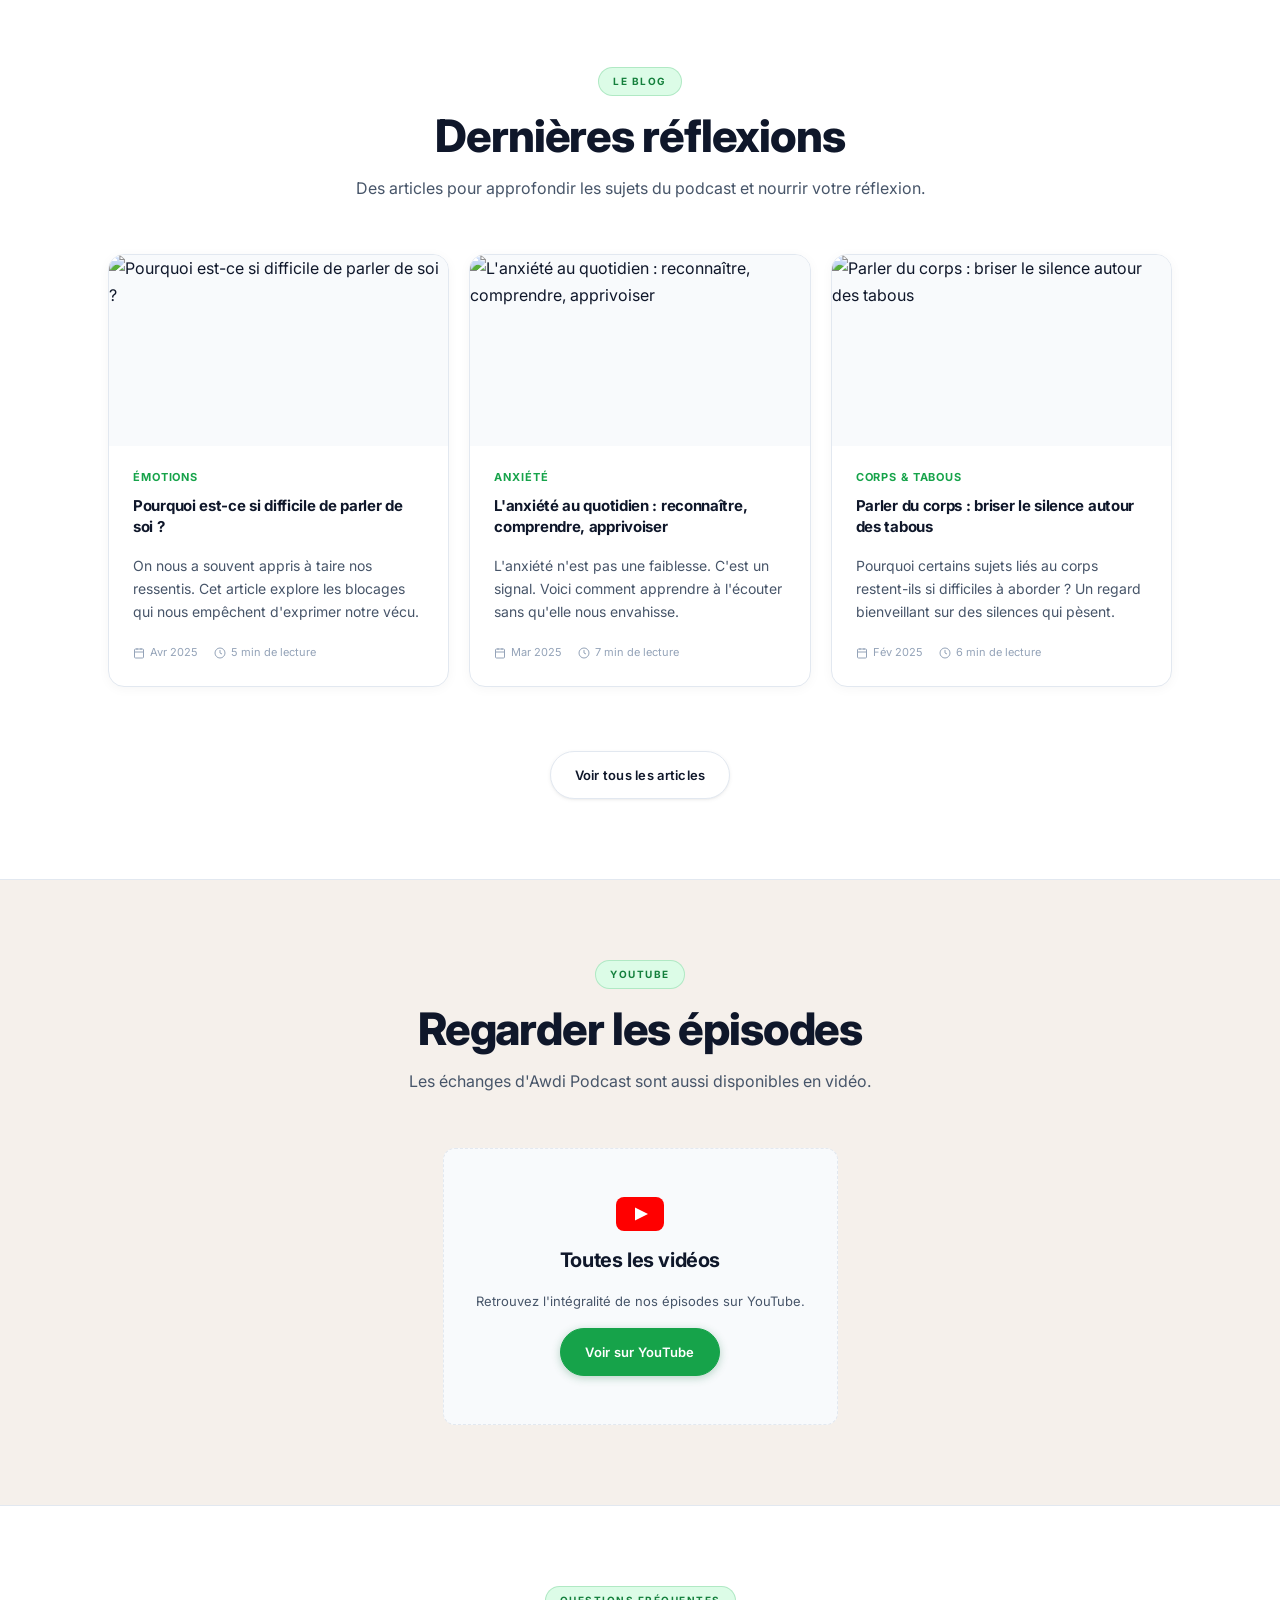
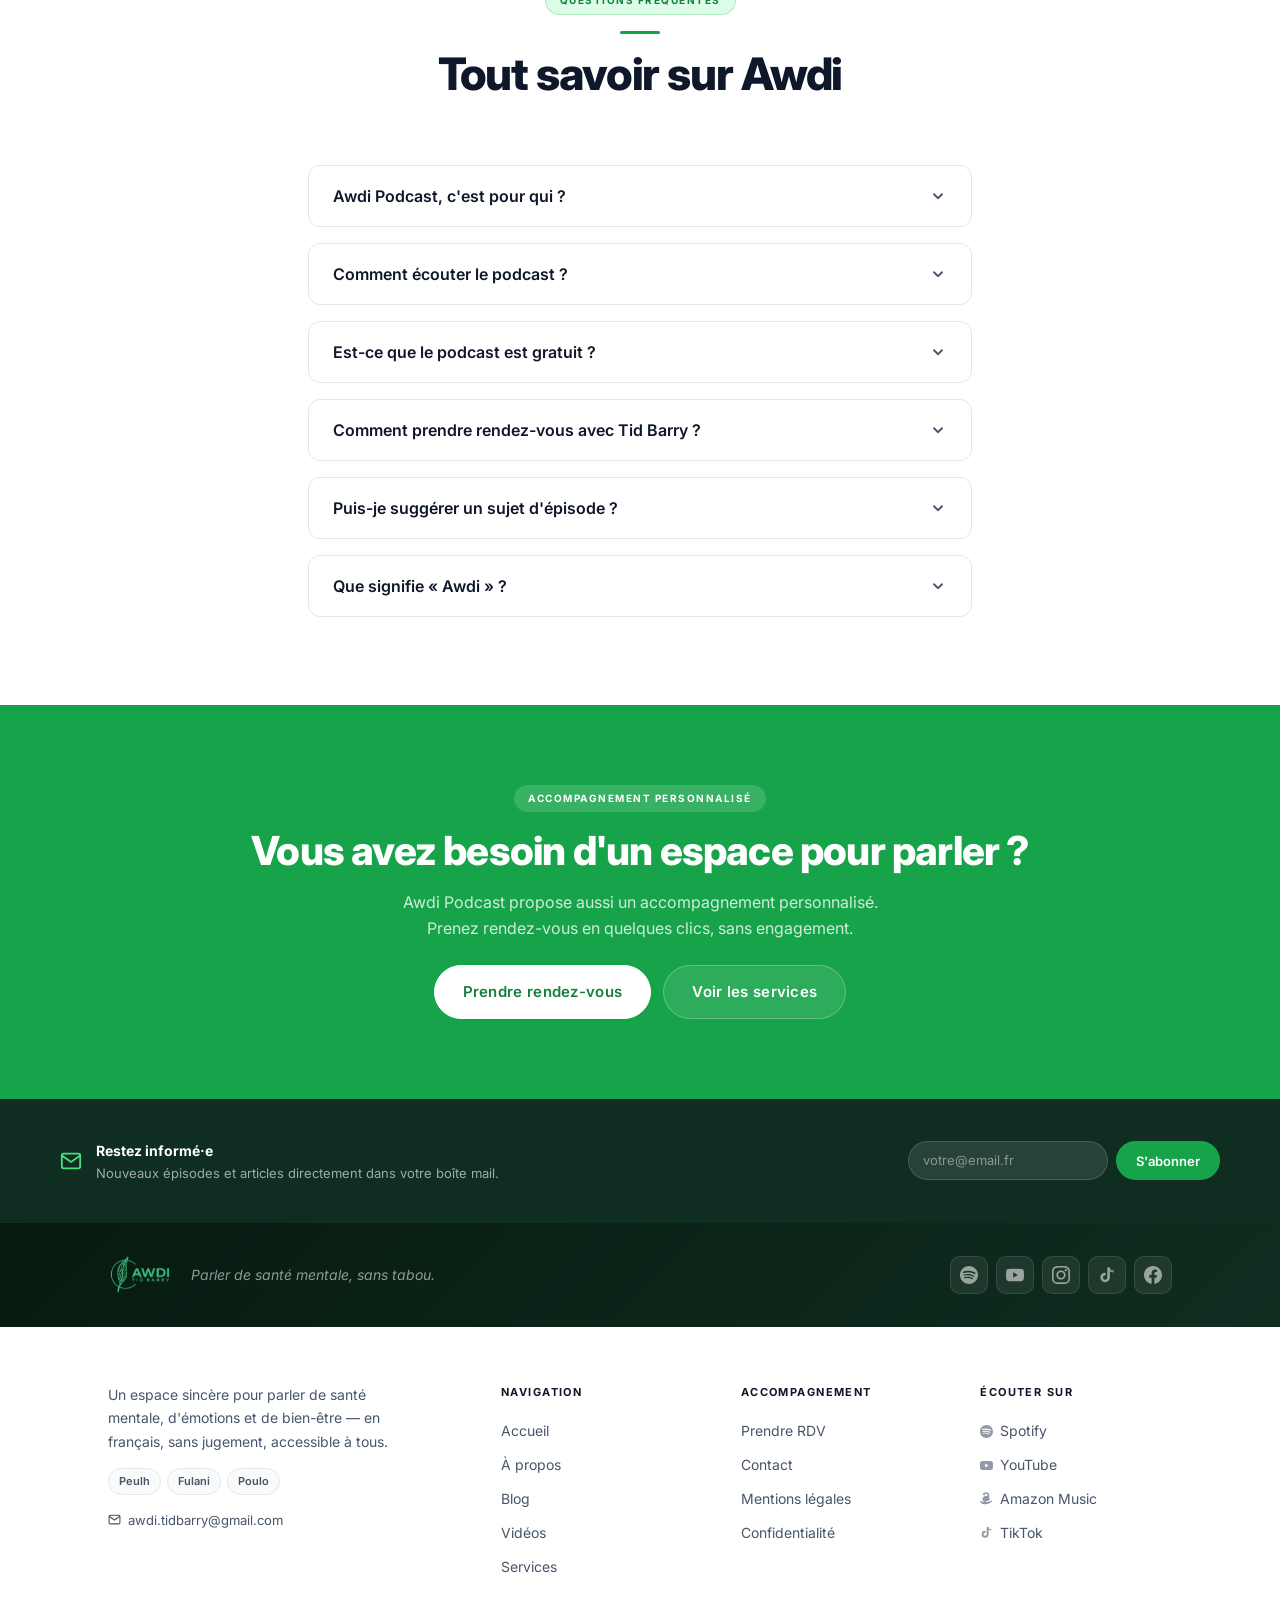
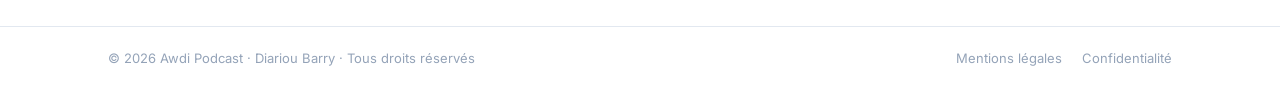
==== commit ba782516: "Mobile a-propos: fix double padding and layout issues - Remove inner padding from .about-content and" ====
--- a/index.html
+++ b/index.html
@@ -8,7 +8,7 @@
   <link rel="preconnect" href="https://fonts.googleapis.com" />
   <link rel="preconnect" href="https://fonts.gstatic.com" crossorigin />
   <link href="https://fonts.googleapis.com/css2?family=DM+Serif+Display:ital@0;1&family=Inter:wght@400;500;600;700&display=swap" rel="stylesheet" />
-  <link rel="stylesheet" href="css/style.css?v=50" />
+  <link rel="stylesheet" href="css/style.css?v=51" />
   <link rel="stylesheet" href="css/enhancements.css?v=28" />
   <link rel="dns-prefetch" href="https://images.unsplash.com" />
   <link rel="dns-prefetch" href="https://img.youtube.com" />
--- a/css/style.css
+++ b/css/style.css
@@ -1220,12 +1220,7 @@
   padding-top: 6px;
 }
 
-/* Responsive */
-@media (max-width: 800px) {
-  .host-layout { grid-template-columns: 1fr; gap: 36px; }
-  .host-visual-col { flex-direction: row; flex-wrap: wrap; align-items: flex-start; }
-  .host-photo-wrap { flex: 1; min-width: 200px; }
-}
+/* Responsive — handled in the inner-pages block below */
 
 /* ─────────────────────────────────────────────────────
    14. STATS
@@ -5376,8 +5371,9 @@
 
 /* ════ INNER PAGES — RESPONSIVE ════ */
 @media (max-width: 960px) {
-  .about-content { grid-template-columns: 1fr; gap: 40px; }
-  .features-grid { grid-template-columns: repeat(2, 1fr); }
+  /* A-propos: remove inner padding (container already provides it) */
+  .about-content { grid-template-columns: 1fr; gap: 36px; padding: 56px 0; }
+  .features-grid { grid-template-columns: repeat(2, 1fr); padding: 0; }
   .services-grid { grid-template-columns: repeat(2, 1fr); }
   .contact-grid { grid-template-columns: 1fr; gap: 40px; }
   .rdv-steps { grid-template-columns: repeat(2, 1fr); }
@@ -5389,9 +5385,25 @@
   .info-boxes { grid-template-columns: repeat(2, 1fr); }
   .blog-grid-main { grid-template-columns: repeat(2, 1fr); }
   .featured-article { grid-template-columns: 1fr; }
+  /* Host section */
+  .host-layout { grid-template-columns: 1fr; gap: 28px; }
+  .host-visual-col { flex-direction: column; align-items: stretch; }
+  .host-photo-wrap { flex: none; }
 }
 @media (max-width: 640px) {
-  .features-grid { grid-template-columns: 1fr; }
+  /* A-propos image: landscape ratio saves height on small screens */
+  .about-content { padding: 40px 0; gap: 28px; }
+  .about-img-placeholder { aspect-ratio: 16 / 9; }
+  .about-heading { font-size: clamp(22px, 7vw, 30px); }
+  .about-callout { padding: 14px 16px; }
+  .values-list li { align-items: flex-start; font-size: 14px; }
+  /* Features */
+  .features-grid { grid-template-columns: 1fr; padding: 0; }
+  .feature-card { padding: 24px 20px; }
+  /* Host section */
+  .host-cta-row { flex-direction: column; }
+  .host-cta-row .btn { text-align: center; justify-content: center; width: 100%; }
+  .host-pull-quote { padding: 18px 20px; font-size: 15px; }
   .services-grid { grid-template-columns: 1fr; }
   .rdv-steps { grid-template-columns: 1fr; }
   .contact-name-row { grid-template-columns: 1fr; }
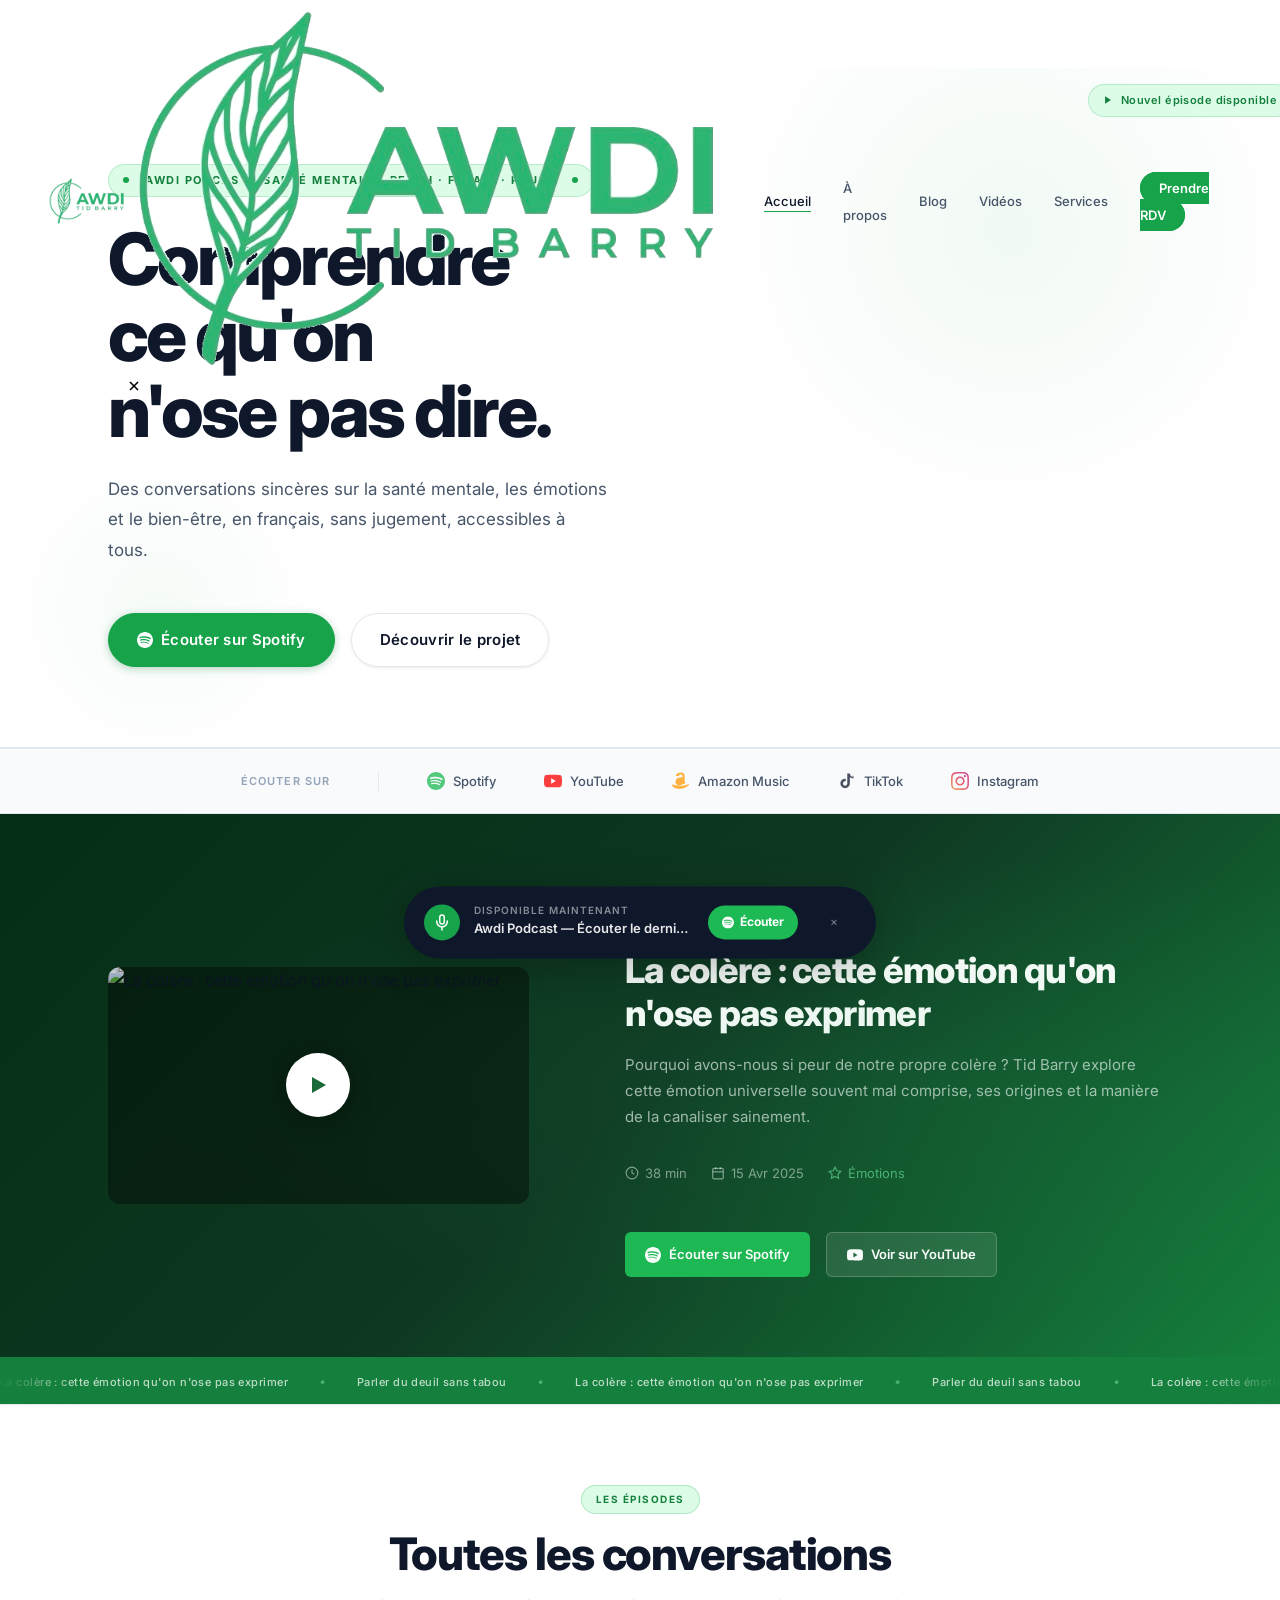
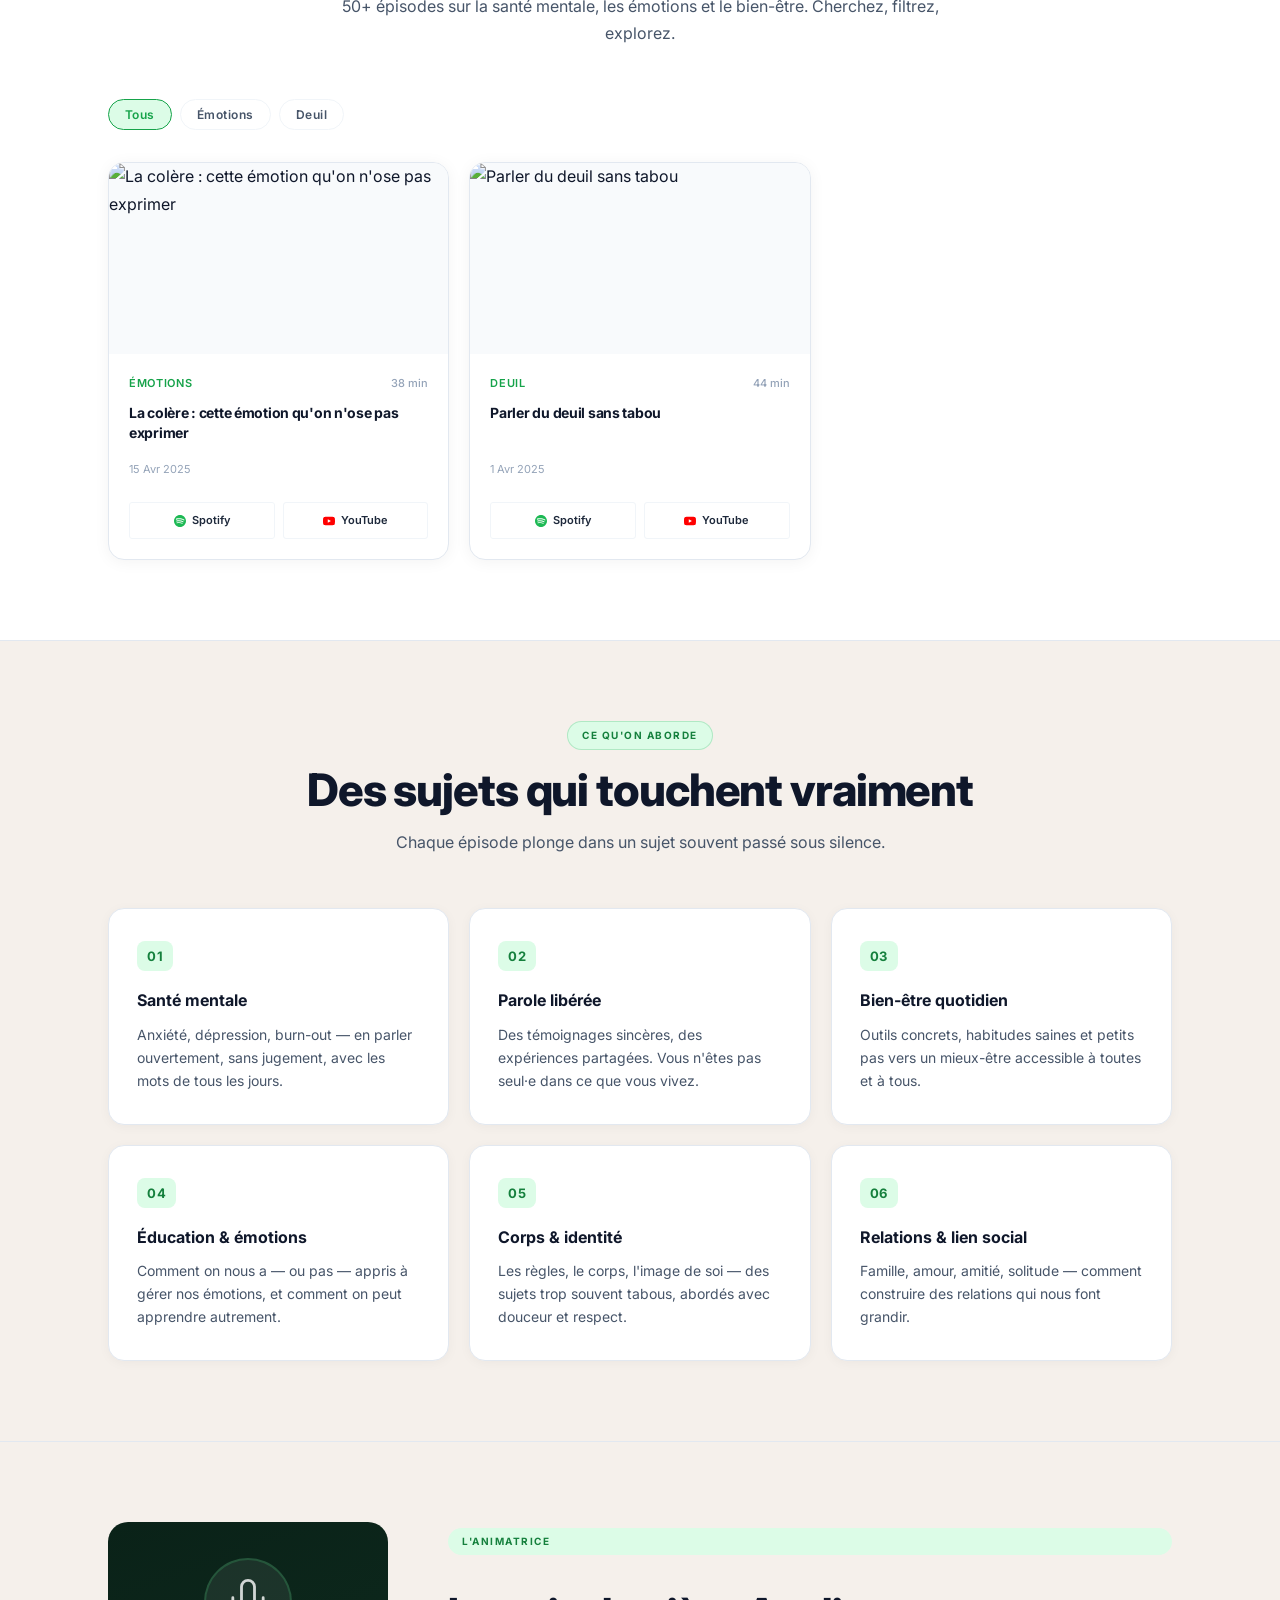
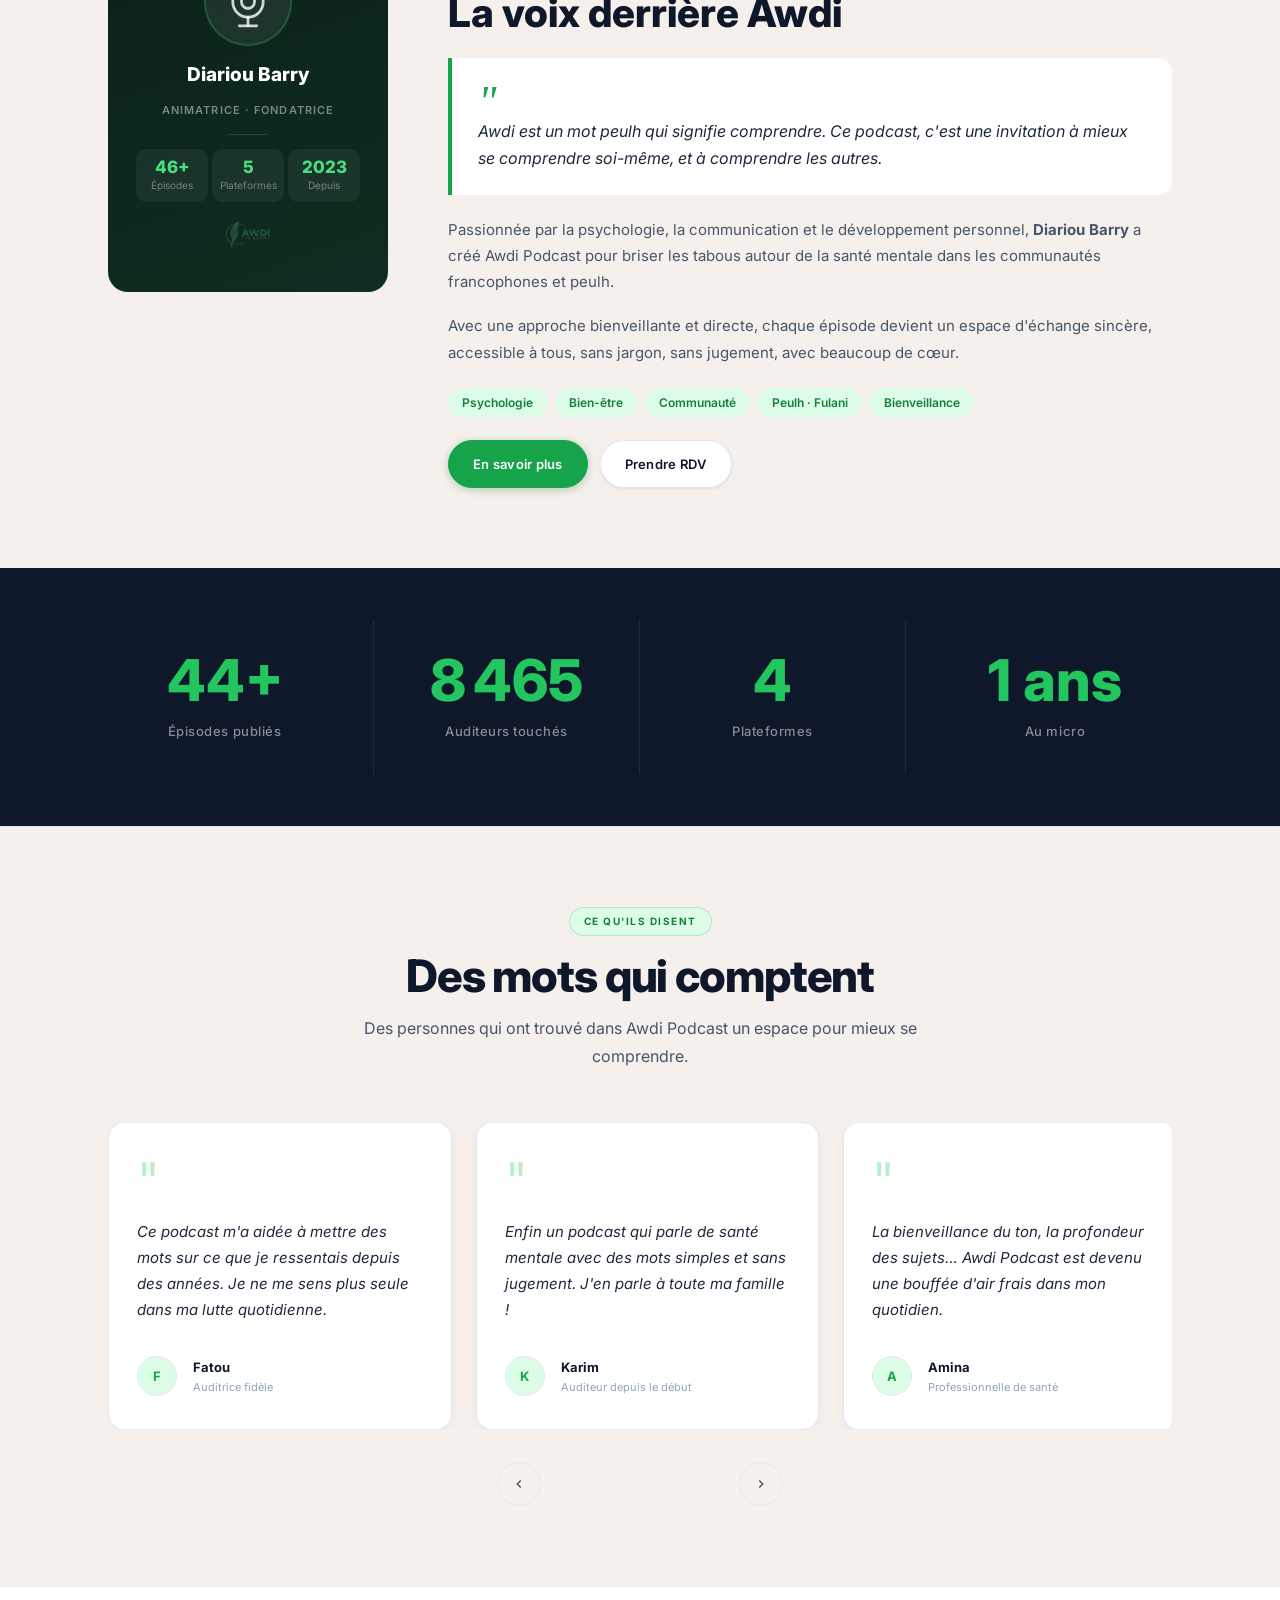
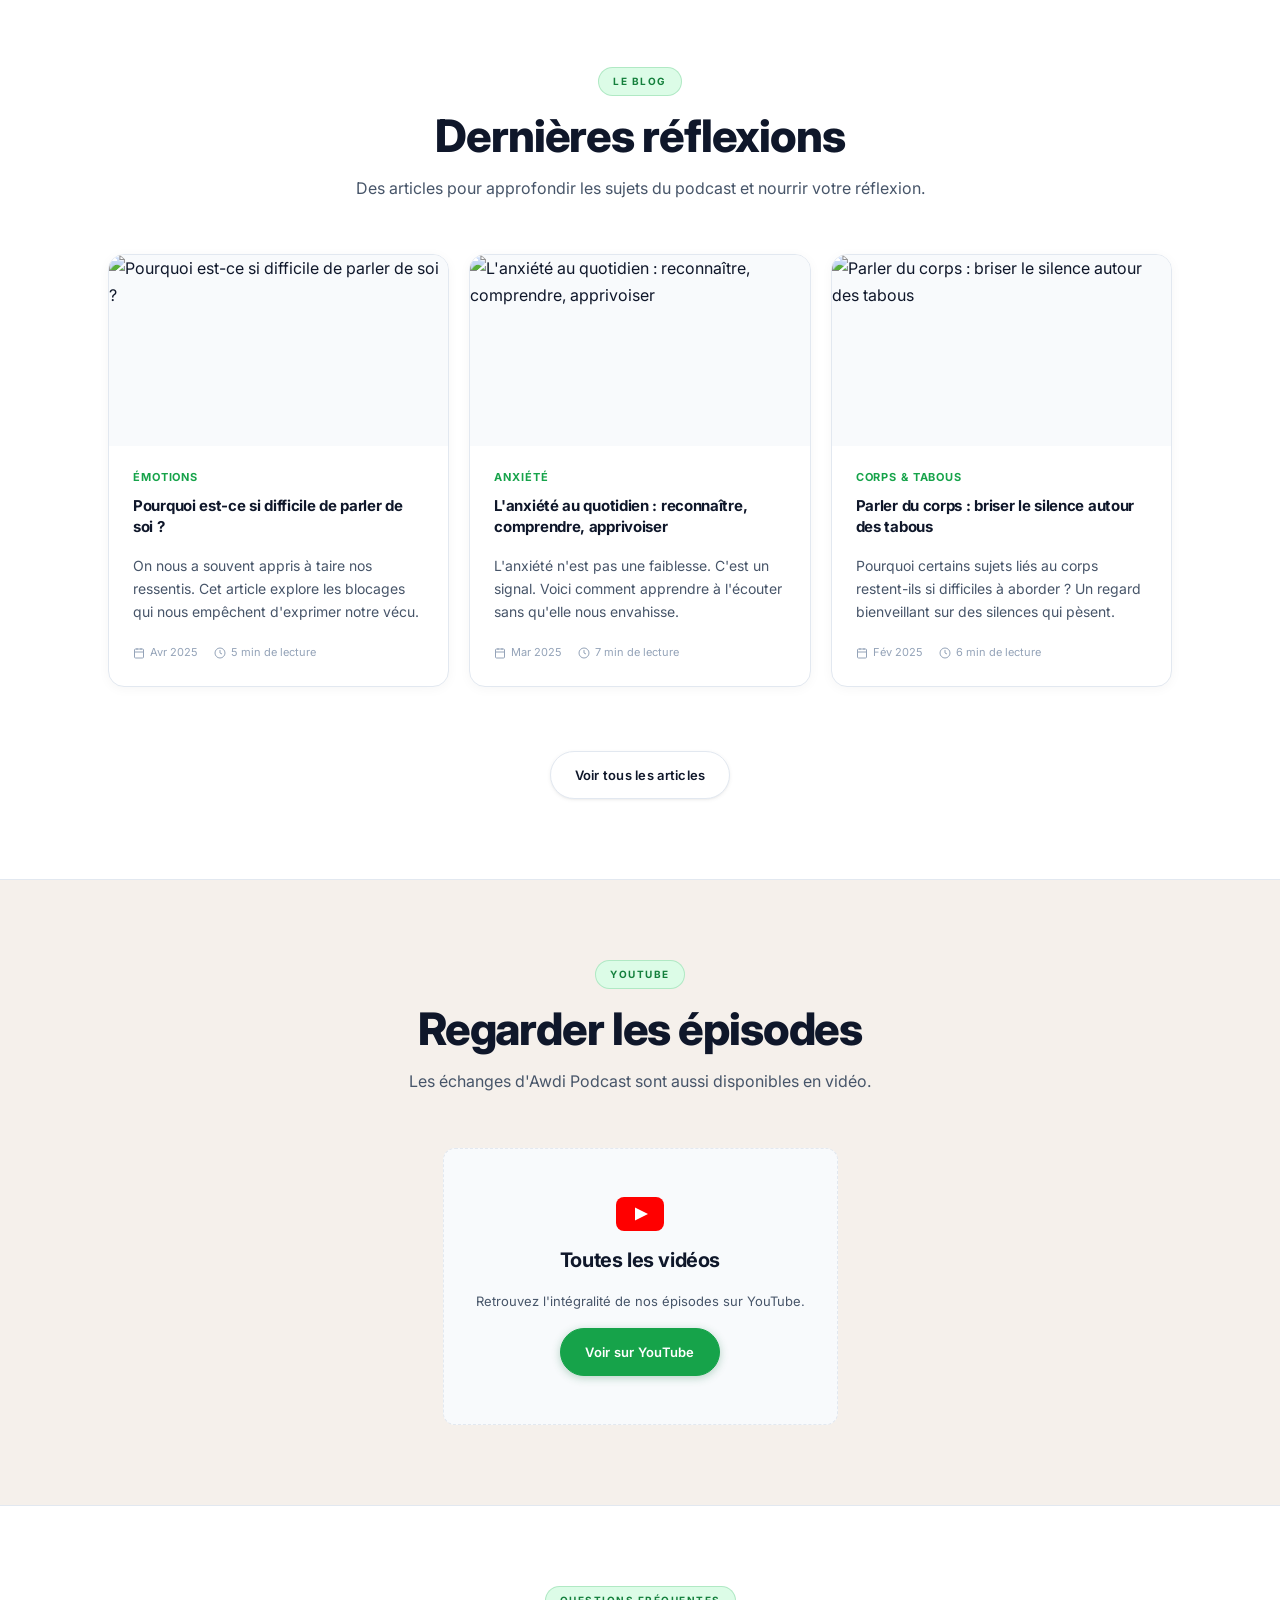
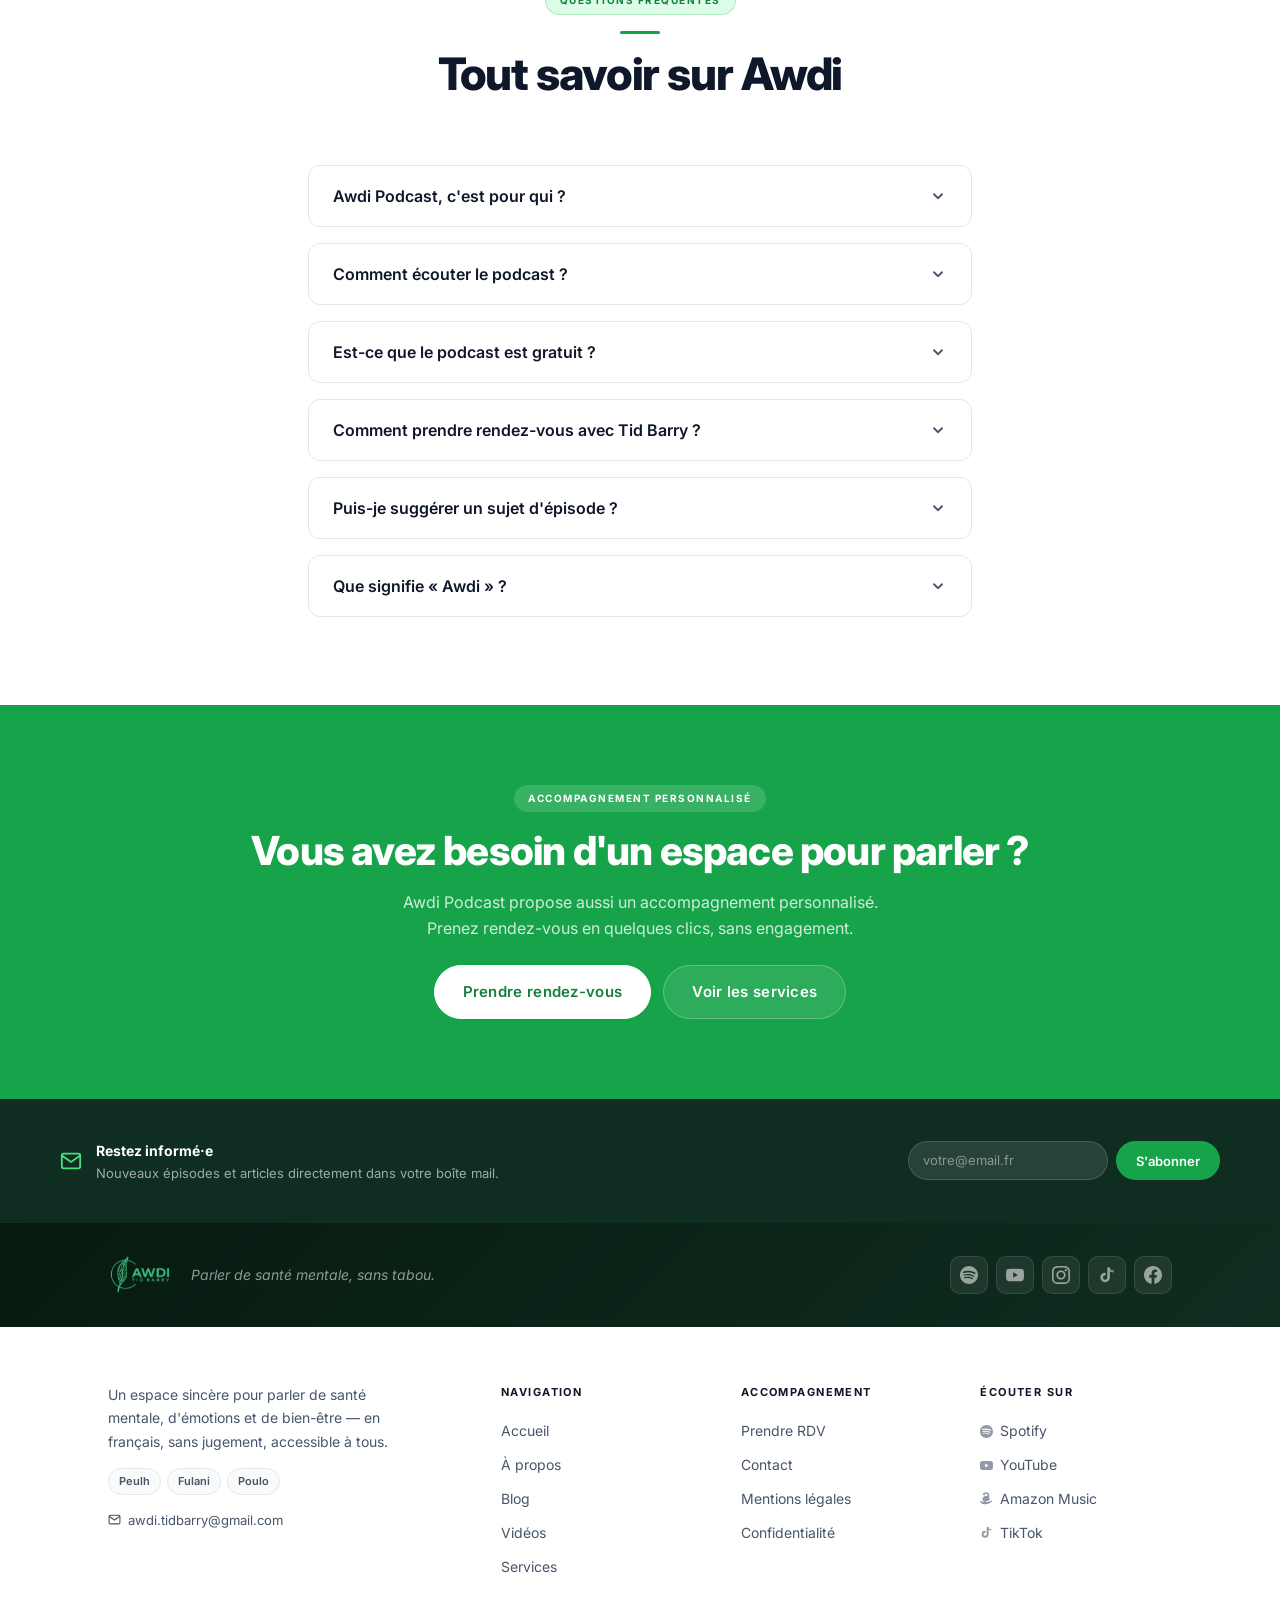
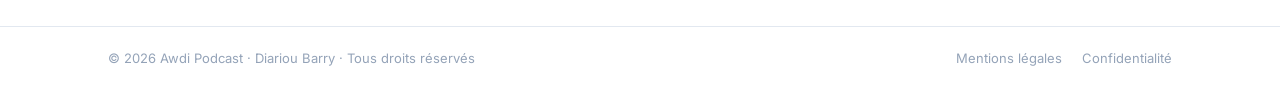
==== commit 87506f59: "Mobile footer: full redesign for clean single-column layout - Single column grid (was 1fr 1fr which " ====
--- a/index.html
+++ b/index.html
@@ -8,7 +8,7 @@
   <link rel="preconnect" href="https://fonts.googleapis.com" />
   <link rel="preconnect" href="https://fonts.gstatic.com" crossorigin />
   <link href="https://fonts.googleapis.com/css2?family=DM+Serif+Display:ital@0;1&family=Inter:wght@400;500;600;700&display=swap" rel="stylesheet" />
-  <link rel="stylesheet" href="css/style.css?v=51" />
+  <link rel="stylesheet" href="css/style.css?v=52" />
   <link rel="stylesheet" href="css/enhancements.css?v=28" />
   <link rel="dns-prefetch" href="https://images.unsplash.com" />
   <link rel="dns-prefetch" href="https://img.youtube.com" />
--- a/css/style.css
+++ b/css/style.css
@@ -5712,76 +5712,82 @@
   .ft-main-inner { grid-template-columns: 1fr 1fr; gap: 36px; }
 }
 @media (max-width: 600px) {
-  /* ── Top band: centered identity ── */
-  .ft-top { padding: 32px 0 28px; }
+  /* ── Top band ── */
+  .ft-top { padding: 36px 0 32px; }
   .ft-top-inner {
     flex-direction: column;
     align-items: center;
     text-align: center;
-    gap: 20px;
-    padding: 0 20px;
+    gap: 24px;
+    padding: 0 24px;
   }
-  .ft-brand {
-    flex-direction: column;
-    align-items: center;
-    gap: 10px;
+  .ft-brand { flex-direction: column; align-items: center; gap: 10px; }
+  .ft-logo img { height: 48px; }
+  .ft-tagline { font-size: 13.5px; }
+  .ft-socials { gap: 10px; justify-content: center; }
+  .ft-social {
+    width: 46px;
+    height: 46px;
+    border-radius: 12px;
+    color: rgba(255,255,255,0.75);
+    background: rgba(255,255,255,0.09);
+    border-color: rgba(255,255,255,0.13);
   }
-  .ft-logo img { height: 44px; }
-  .ft-tagline { font-size: 13px; }
-  .ft-socials {
-    gap: 10px;
-    justify-content: center;
+
+  /* ── Main section: single column, clean dividers ── */
+  .ft-main { padding: 0; border-bottom: none; }
+  .ft-main-inner {
+    grid-template-columns: 1fr;
+    gap: 0;
+    padding: 0;
   }
-  .ft-social {
-    width: 44px;
-    height: 44px;
-    border-radius: 12px;
-    color: rgba(255,255,255,0.7);
+
+  /* Brand block */
+  .ft-col-brand {
+    grid-column: 1;
+    align-items: flex-start;
+    text-align: left;
+    padding: 32px 24px;
+    border-bottom: 1px solid var(--border);
+    gap: 14px;
   }
-
-  /* ── Main section: brand full-width, nav in 2-col ── */
-  .ft-main { padding: 36px 0 28px; }
-  .ft-main-inner {
-    grid-template-columns: 1fr 1fr;
-    gap: 0;
-    padding: 0 20px;
+  .ft-desc { max-width: 100%; font-size: 14px; line-height: 1.65; }
+  .ft-badges { justify-content: flex-start; }
+  .ft-email { font-size: 14px; }
+
+  /* Nav columns: each gets its own row with divider */
+  .ft-col {
+    padding: 24px 24px;
+    border-bottom: 1px solid var(--border);
   }
-  .ft-col-brand {
-    grid-column: 1 / -1;
-    align-items: center;
-    text-align: center;
-    padding-bottom: 28px;
-    margin-bottom: 28px;
+  .ft-col:last-child { border-bottom: none; }
+  .ft-col h5 {
+    font-size: 10px;
+    letter-spacing: 0.14em;
+    margin-bottom: 14px;
+  }
+  .ft-col ul { gap: 0; }
+  .ft-col ul li a {
+    font-size: 15px;
+    padding: 9px 0;
     border-bottom: 1px solid var(--border);
-    gap: 12px;
+    width: 100%;
   }
-  .ft-desc {
-    max-width: 100%;
-    font-size: 13.5px;
-  }
-  .ft-badges { justify-content: center; }
-  .ft-email { justify-content: center; }
-  .ft-col {
-    padding: 0 8px 0 0;
-  }
-  .ft-col:last-child { padding: 0; }
-  .ft-col h5 { margin-bottom: 12px; }
-  .ft-col ul { gap: 8px; }
-  .ft-col ul li a { font-size: 13px; }
-
-  /* ── Bottom bar: centered ── */
-  .ft-bottom { padding: 18px 0; }
+  .ft-col ul li:last-child a { border-bottom: none; padding-bottom: 0; }
+
+  /* ── Bottom bar ── */
+  .ft-bottom { padding: 20px 0; }
   .ft-bottom-inner {
     flex-direction: column;
     align-items: center;
     text-align: center;
-    gap: 8px;
-    padding: 0 20px;
+    gap: 10px;
+    padding: 0 24px;
   }
   .ft-legal-links {
     flex-wrap: wrap;
     justify-content: center;
-    gap: 14px;
+    gap: 16px 24px;
   }
 }
 
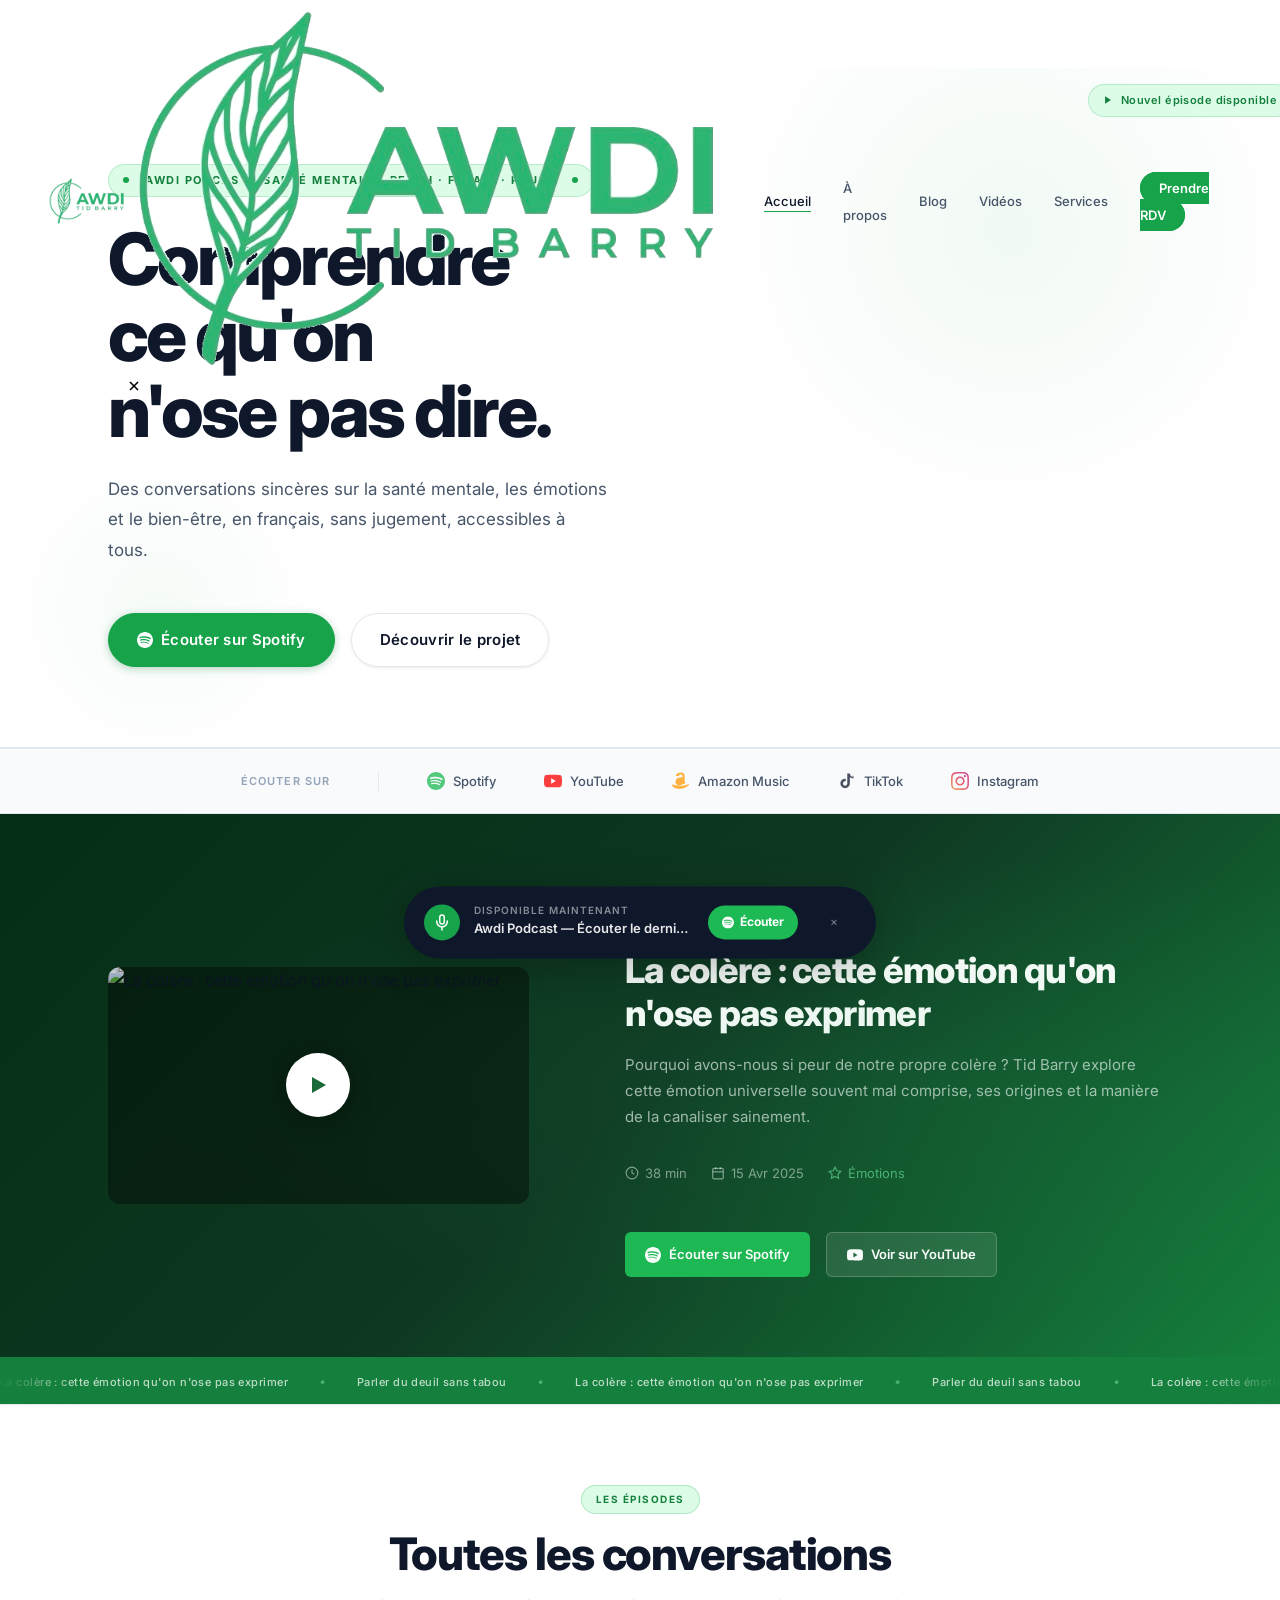
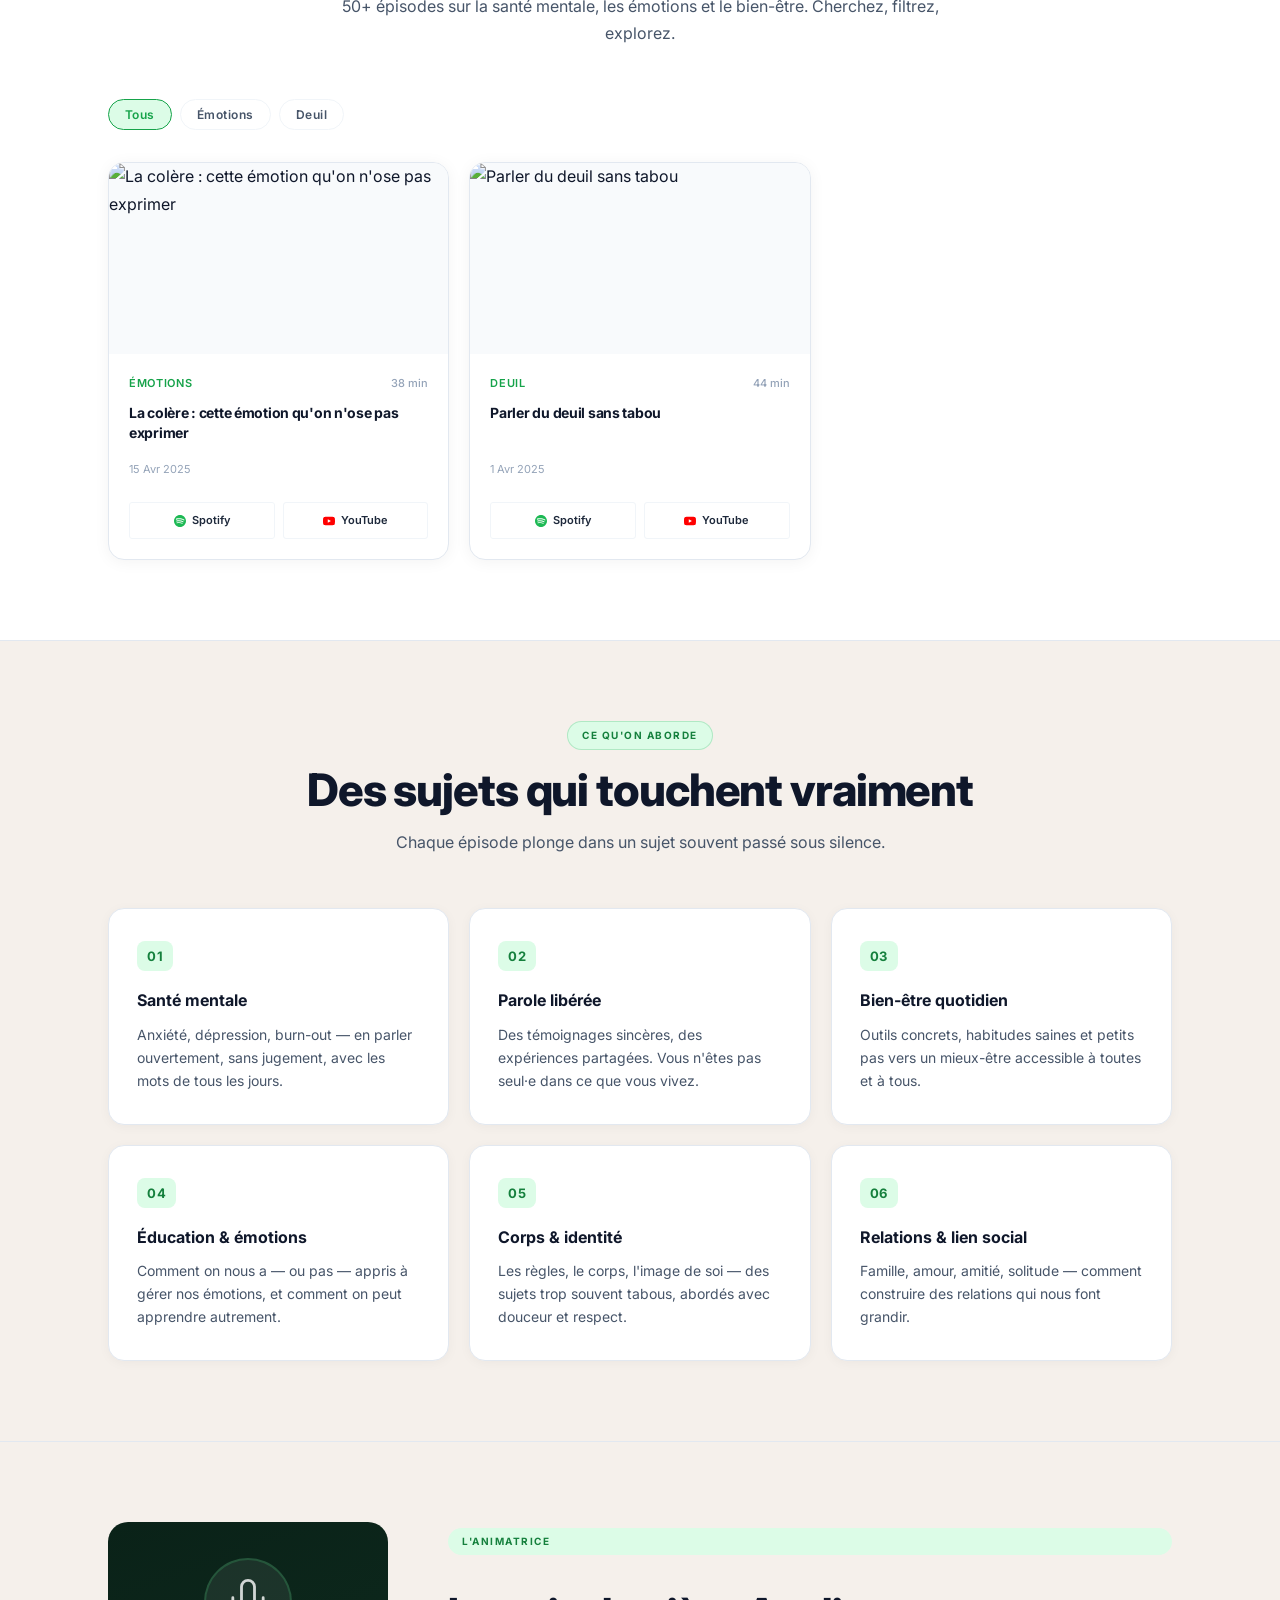
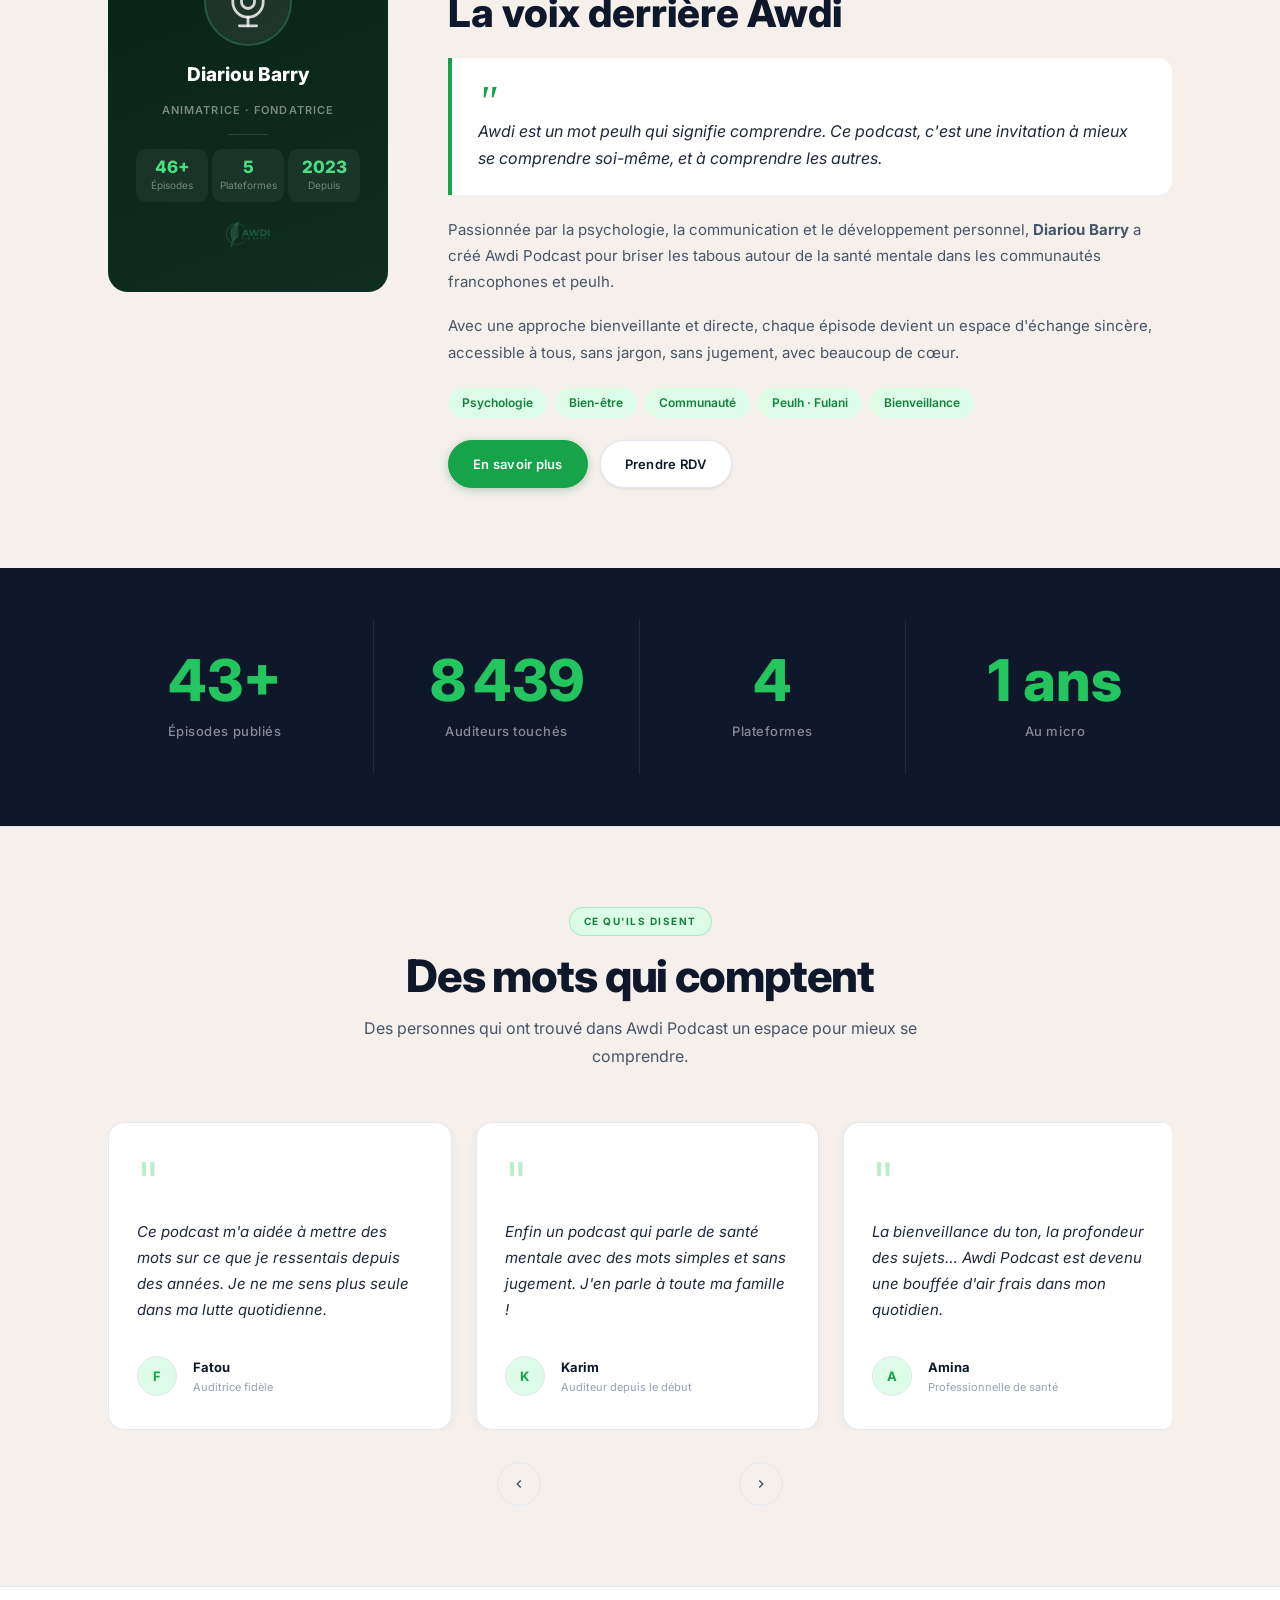
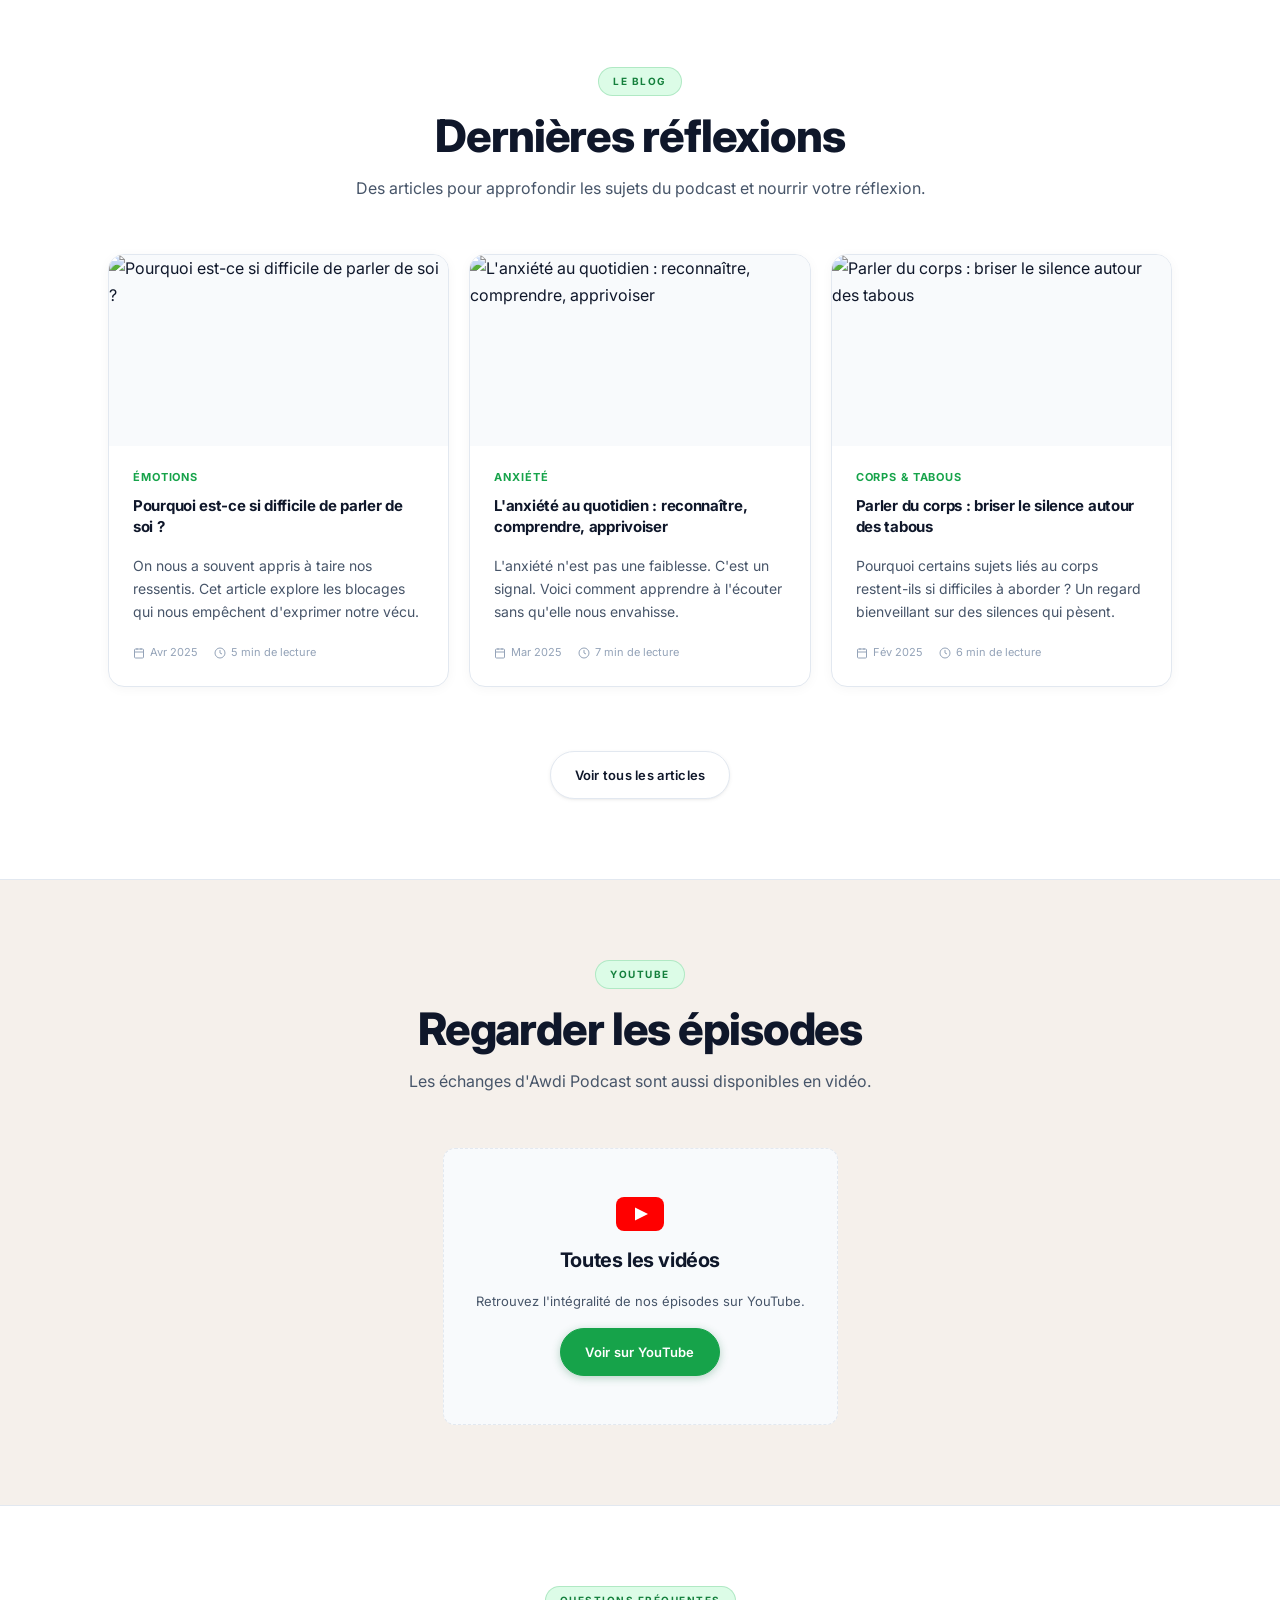
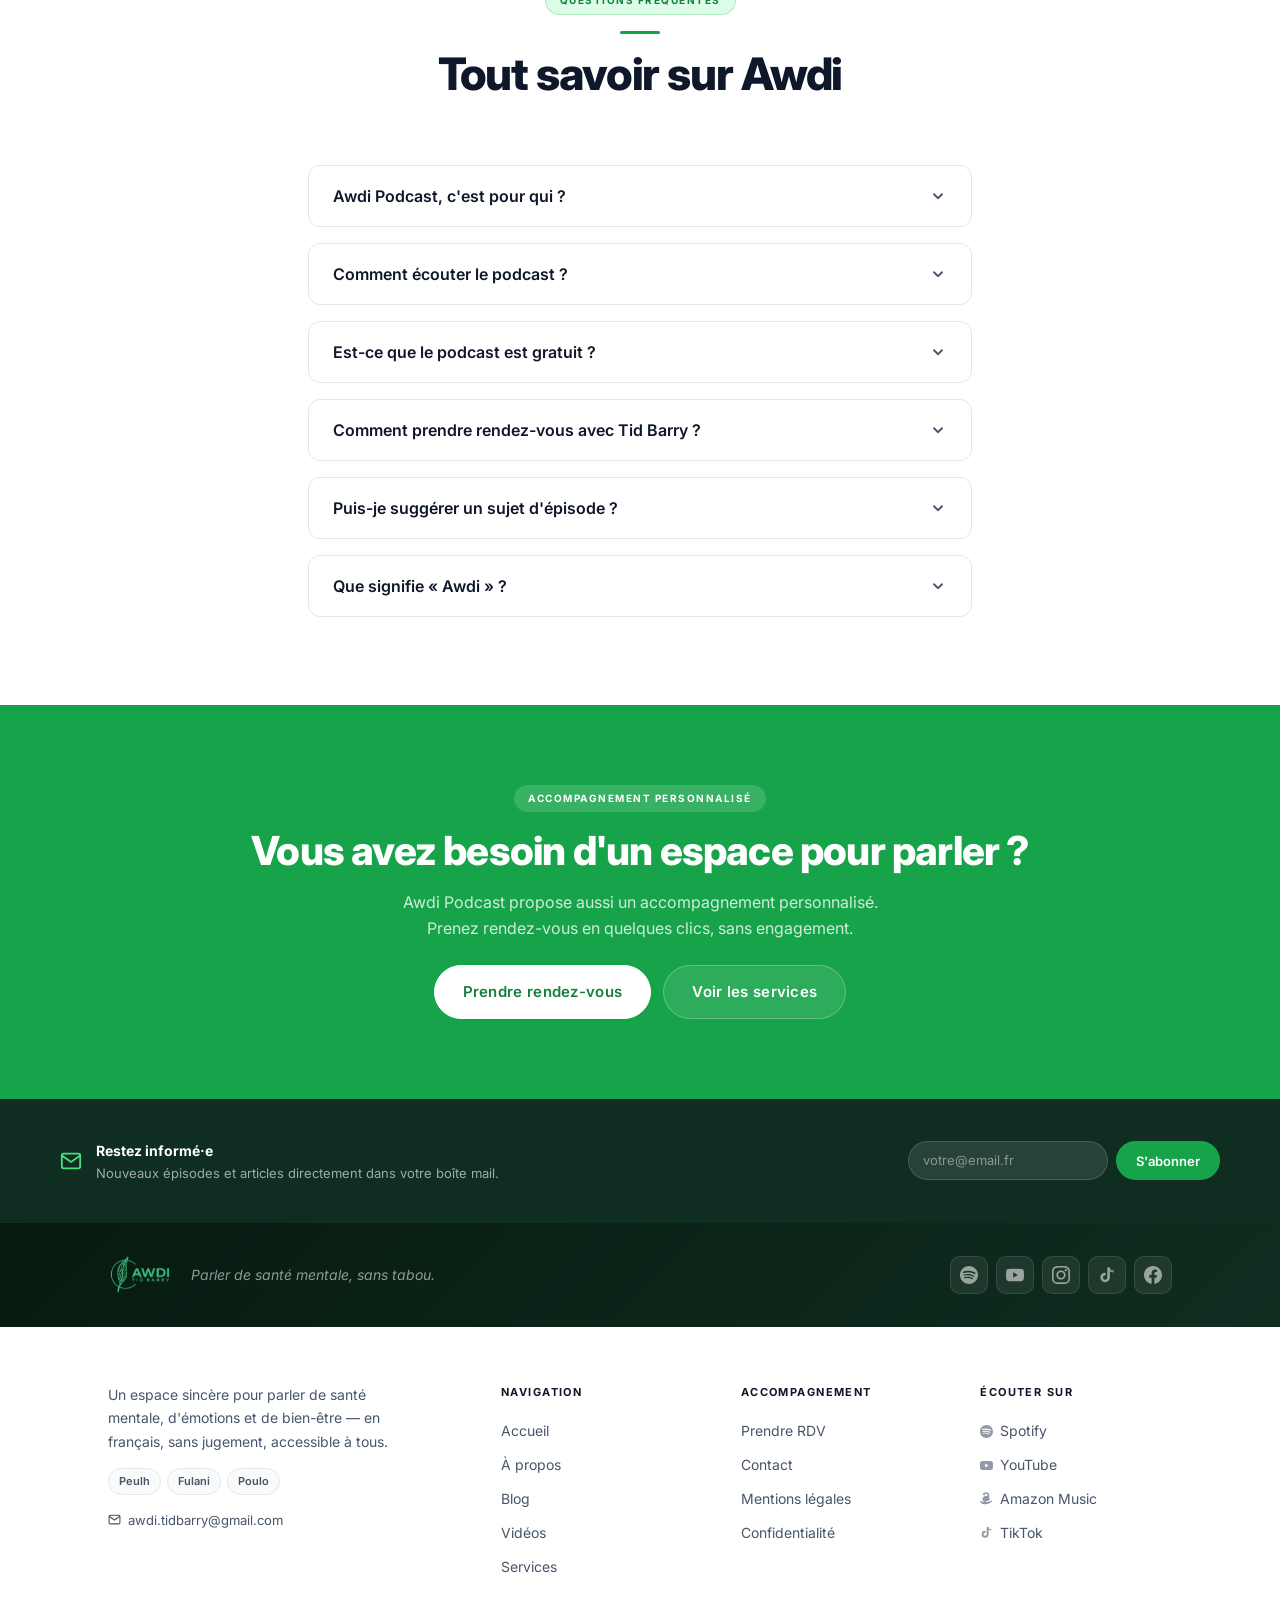
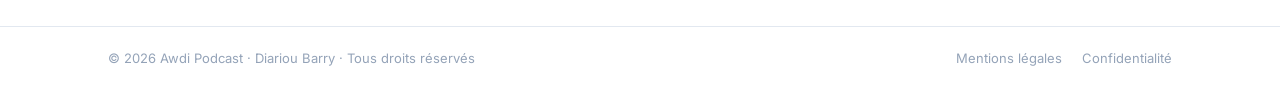
==== commit de2130c9: "Cache-bust CSS to v53: force footer refresh on all pages All pages already have identical footer HTM" ====
--- a/index.html
+++ b/index.html
@@ -8,7 +8,7 @@
   <link rel="preconnect" href="https://fonts.googleapis.com" />
   <link rel="preconnect" href="https://fonts.gstatic.com" crossorigin />
   <link href="https://fonts.googleapis.com/css2?family=DM+Serif+Display:ital@0;1&family=Inter:wght@400;500;600;700&display=swap" rel="stylesheet" />
-  <link rel="stylesheet" href="css/style.css?v=52" />
+  <link rel="stylesheet" href="css/style.css?v=53" />
   <link rel="stylesheet" href="css/enhancements.css?v=28" />
   <link rel="dns-prefetch" href="https://images.unsplash.com" />
   <link rel="dns-prefetch" href="https://img.youtube.com" />
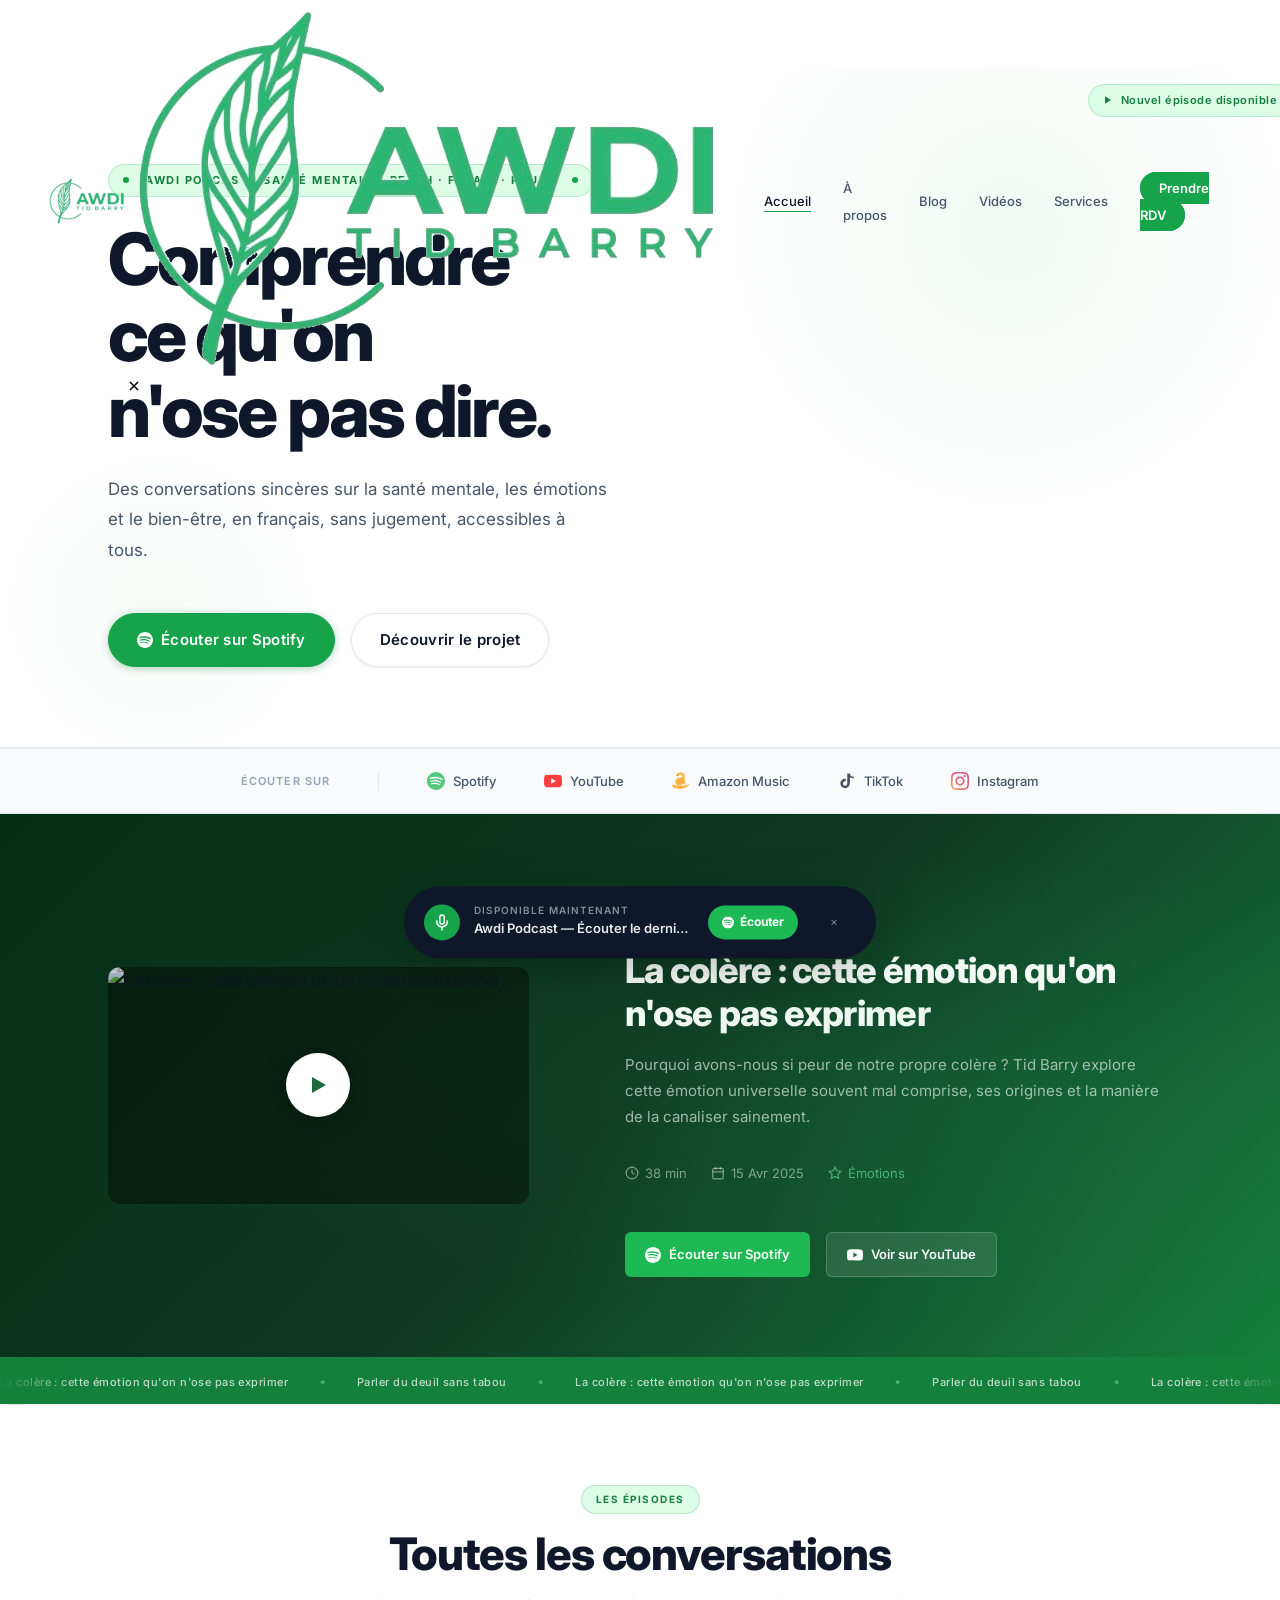
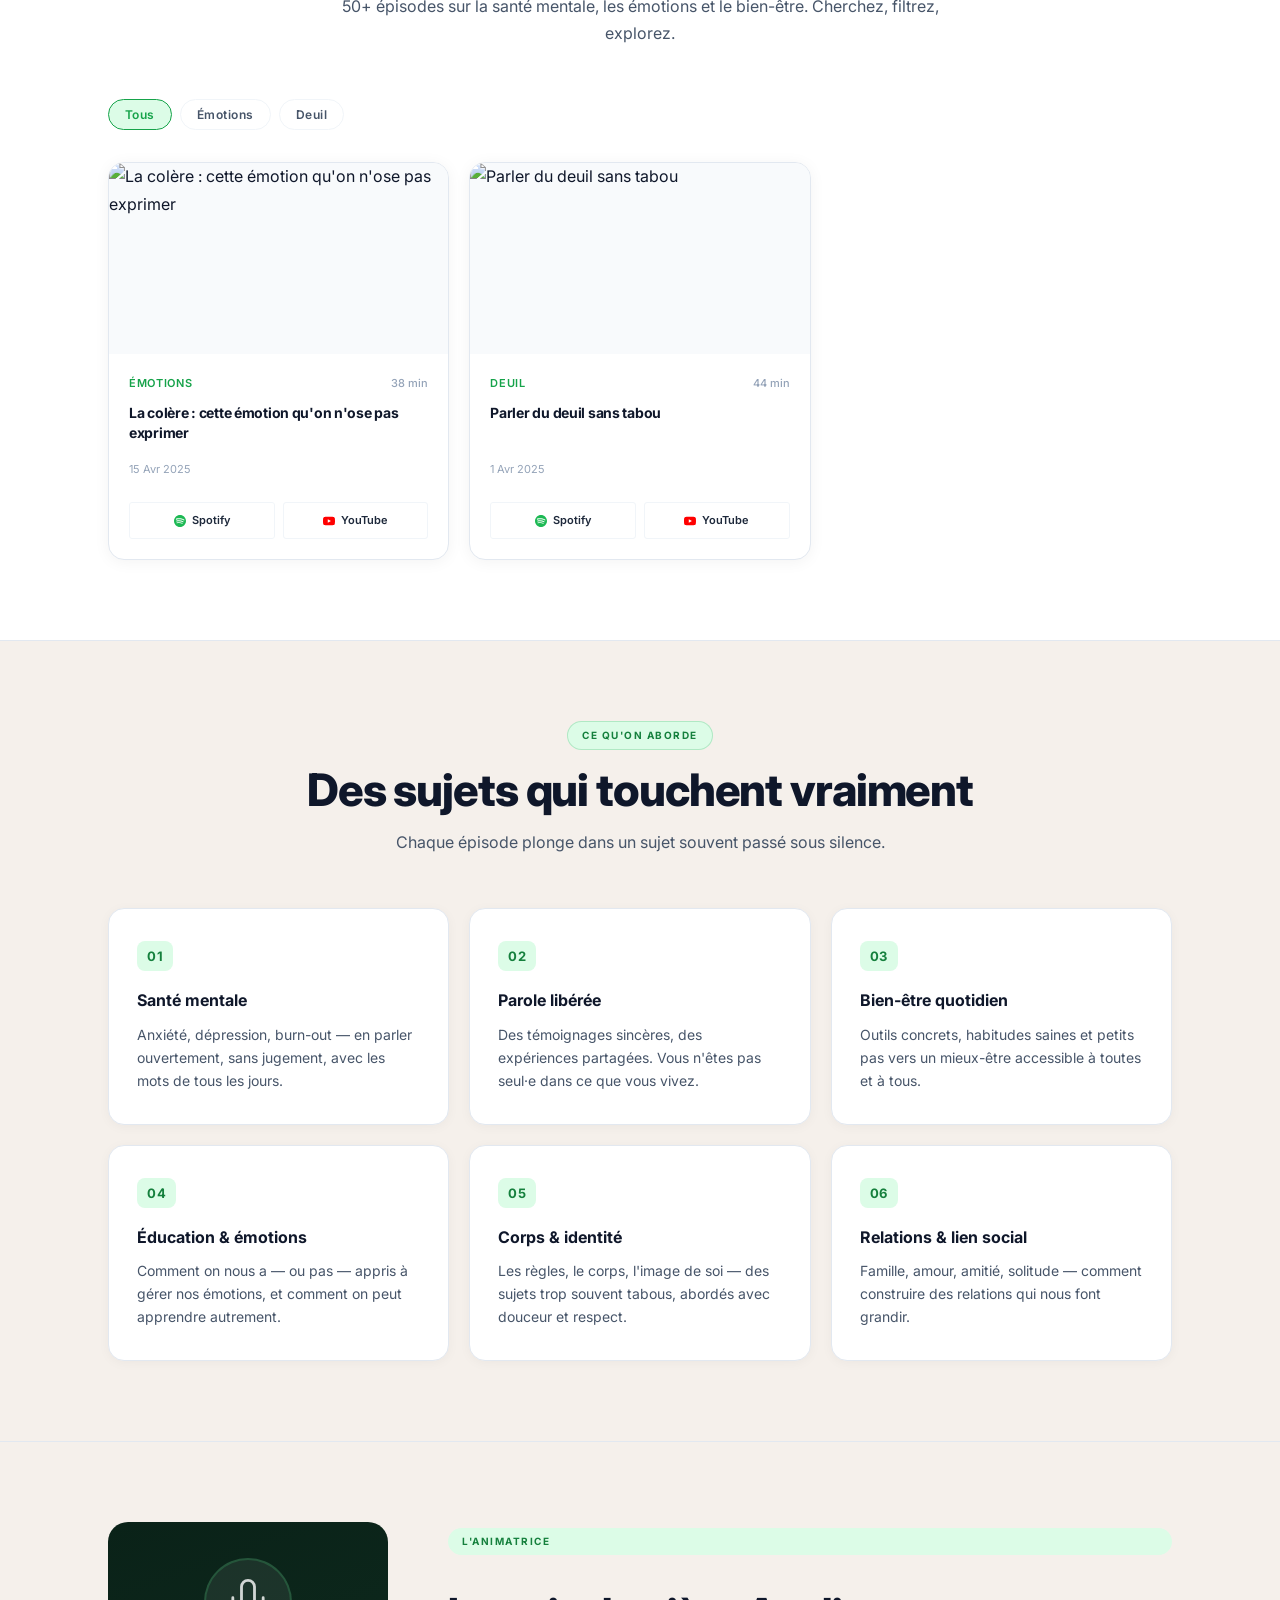
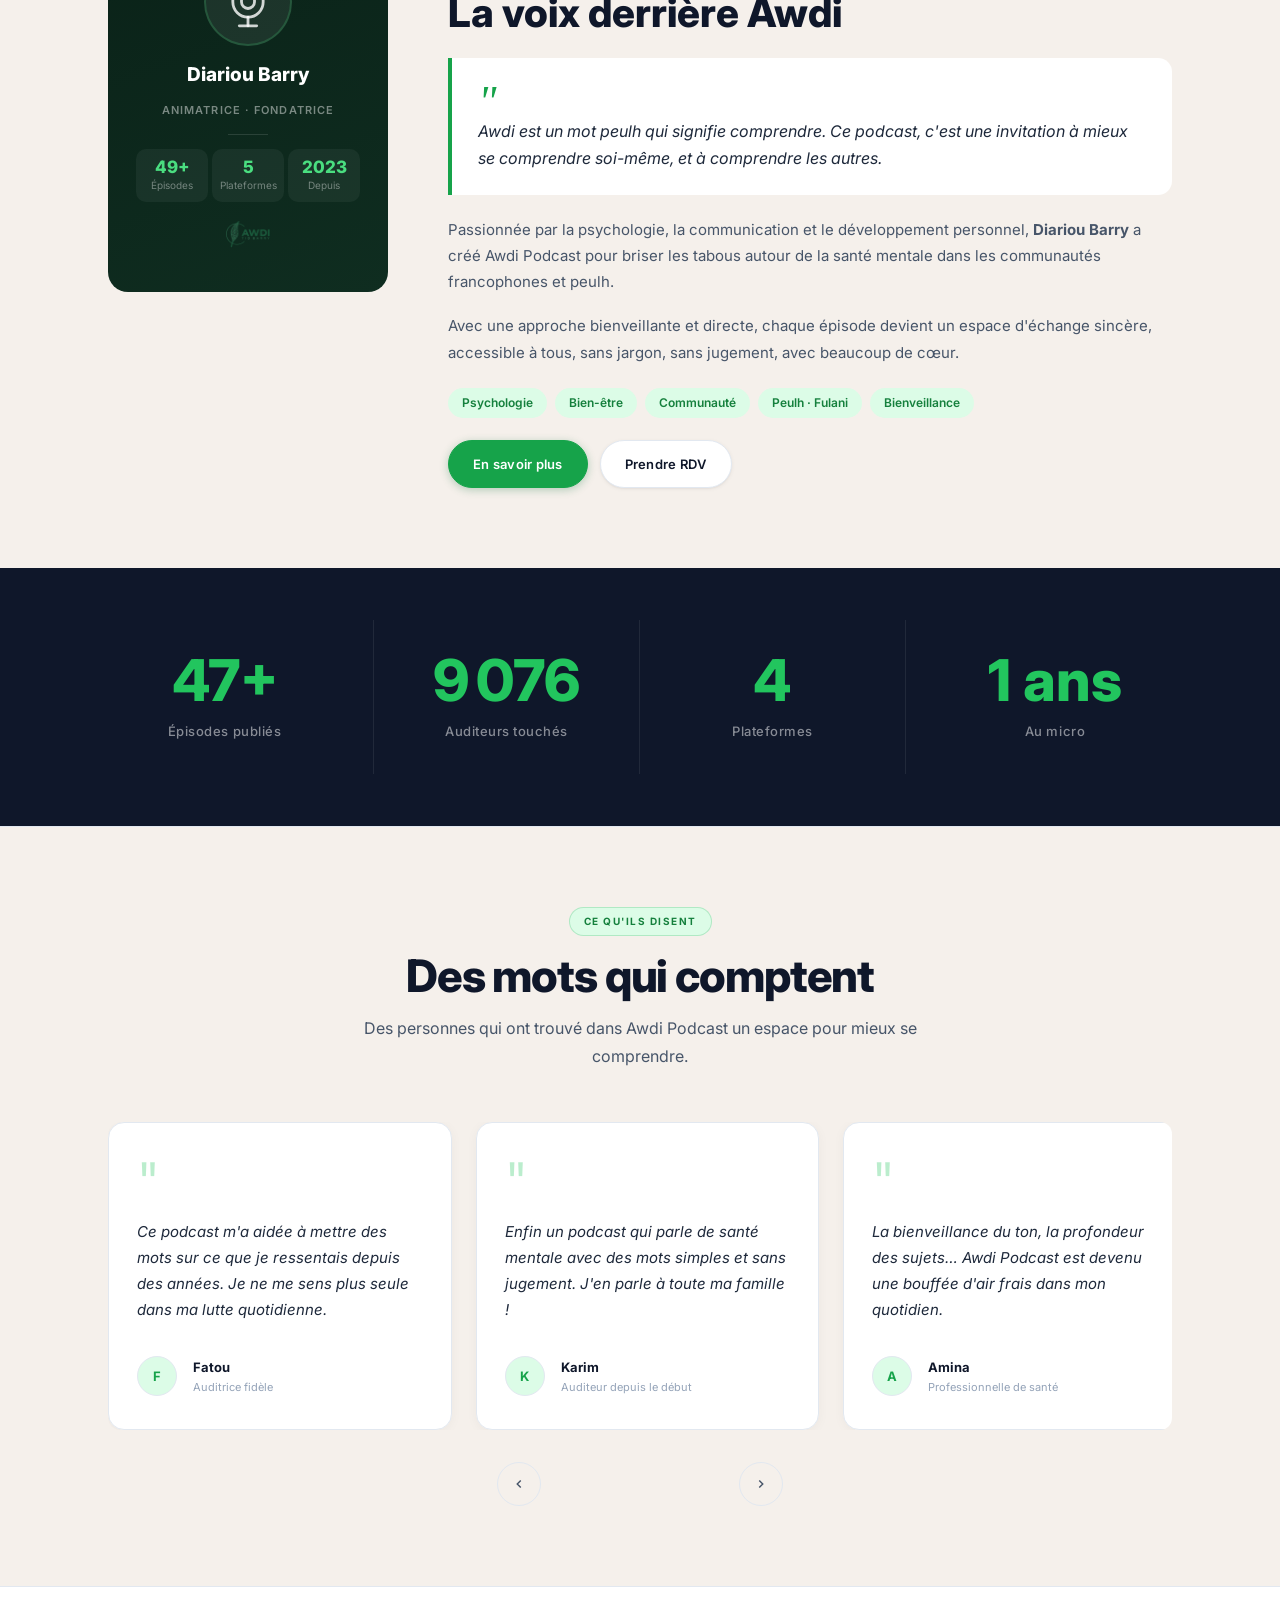
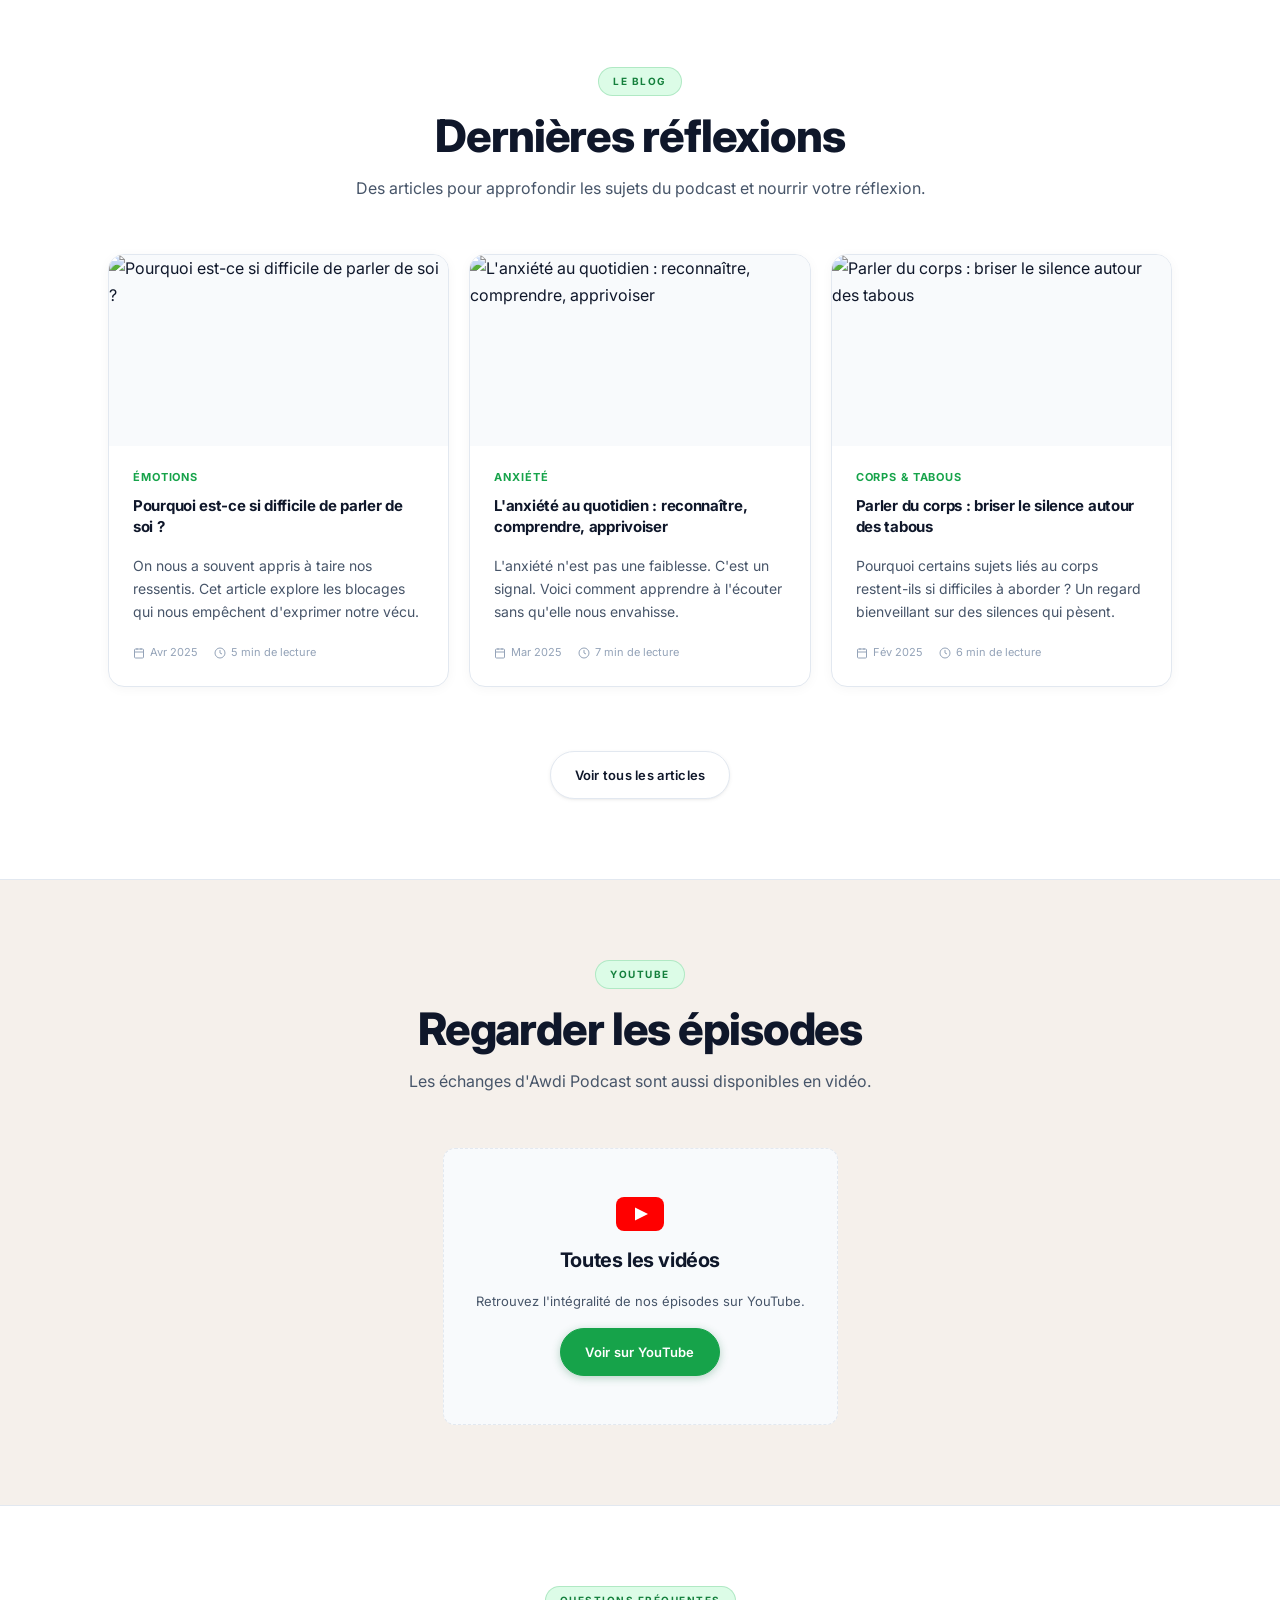
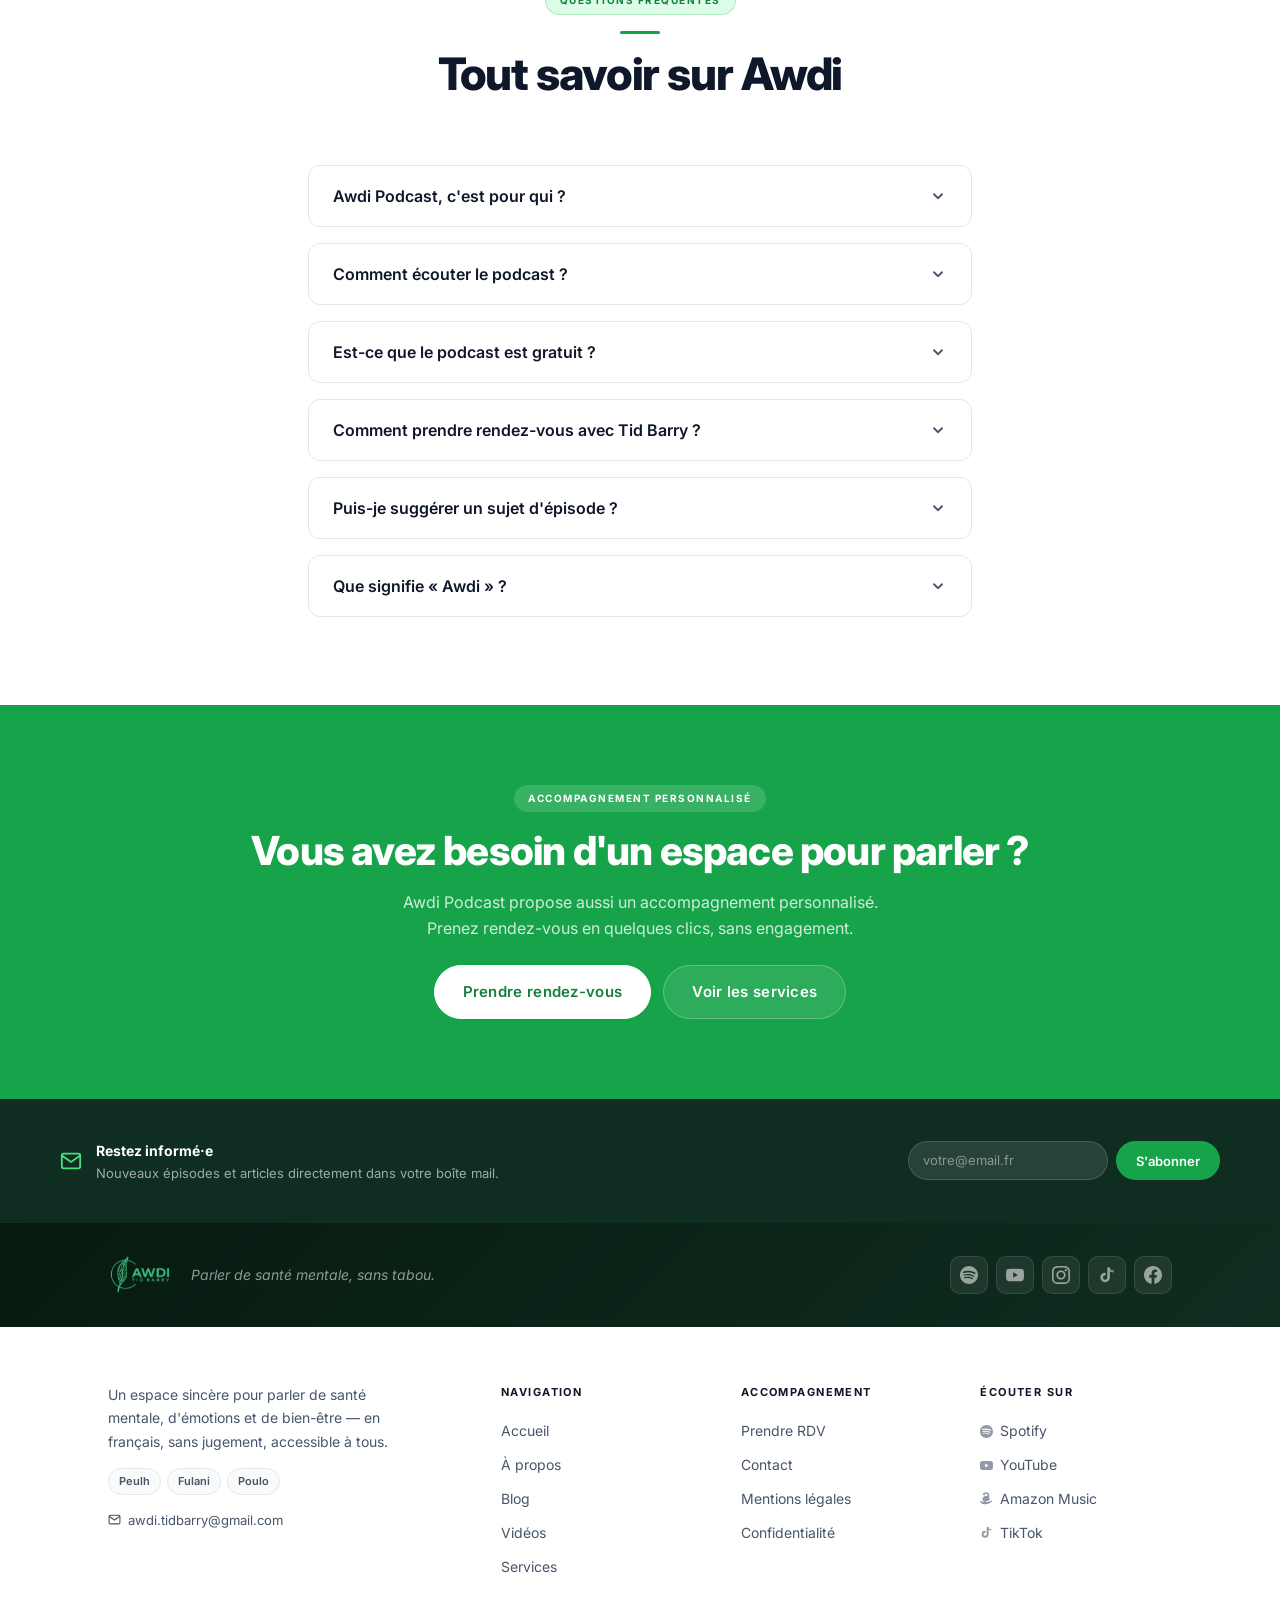
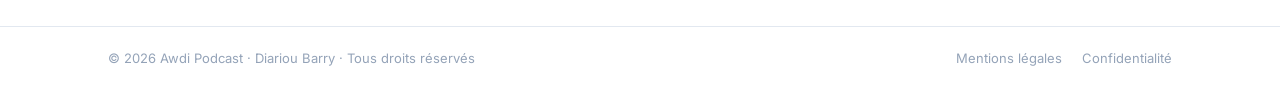
==== commit 61b5e82a: "Fix desktop regressions from mobile work - Remove global mix-blend-mode:multiply from nav logo (it w" ====
--- a/index.html
+++ b/index.html
@@ -8,7 +8,7 @@
   <link rel="preconnect" href="https://fonts.googleapis.com" />
   <link rel="preconnect" href="https://fonts.gstatic.com" crossorigin />
   <link href="https://fonts.googleapis.com/css2?family=DM+Serif+Display:ital@0;1&family=Inter:wght@400;500;600;700&display=swap" rel="stylesheet" />
-  <link rel="stylesheet" href="css/style.css?v=53" />
+  <link rel="stylesheet" href="css/style.css?v=54" />
   <link rel="stylesheet" href="css/enhancements.css?v=28" />
   <link rel="dns-prefetch" href="https://images.unsplash.com" />
   <link rel="dns-prefetch" href="https://img.youtube.com" />
--- a/css/style.css
+++ b/css/style.css
@@ -332,8 +332,6 @@
 }
 /* Only show the light-background logo in the navbar */
 .nav-logo .logo-dark { display: none !important; }
-/* Blend logo background into the navbar so no visible rectangle */
-.nav-logo .logo-light { mix-blend-mode: multiply; }
 
 .nav-links {
   display: flex;
@@ -5371,9 +5369,8 @@
 
 /* ════ INNER PAGES — RESPONSIVE ════ */
 @media (max-width: 960px) {
-  /* A-propos: remove inner padding (container already provides it) */
-  .about-content { grid-template-columns: 1fr; gap: 36px; padding: 56px 0; }
-  .features-grid { grid-template-columns: repeat(2, 1fr); padding: 0; }
+  .about-content { grid-template-columns: 1fr; gap: 40px; }
+  .features-grid { grid-template-columns: repeat(2, 1fr); }
   .services-grid { grid-template-columns: repeat(2, 1fr); }
   .contact-grid { grid-template-columns: 1fr; gap: 40px; }
   .rdv-steps { grid-template-columns: repeat(2, 1fr); }
@@ -5385,14 +5382,16 @@
   .info-boxes { grid-template-columns: repeat(2, 1fr); }
   .blog-grid-main { grid-template-columns: repeat(2, 1fr); }
   .featured-article { grid-template-columns: 1fr; }
-  /* Host section */
+}
+/* Host section collapses at 800px (tablets), not 960px */
+@media (max-width: 800px) {
   .host-layout { grid-template-columns: 1fr; gap: 28px; }
   .host-visual-col { flex-direction: column; align-items: stretch; }
   .host-photo-wrap { flex: none; }
 }
 @media (max-width: 640px) {
-  /* A-propos image: landscape ratio saves height on small screens */
-  .about-content { padding: 40px 0; gap: 28px; }
+  /* A-propos: reduce padding on small screens */
+  .about-content { padding: 0; gap: 28px; }
   .about-img-placeholder { aspect-ratio: 16 / 9; }
   .about-heading { font-size: clamp(22px, 7vw, 30px); }
   .about-callout { padding: 14px 16px; }
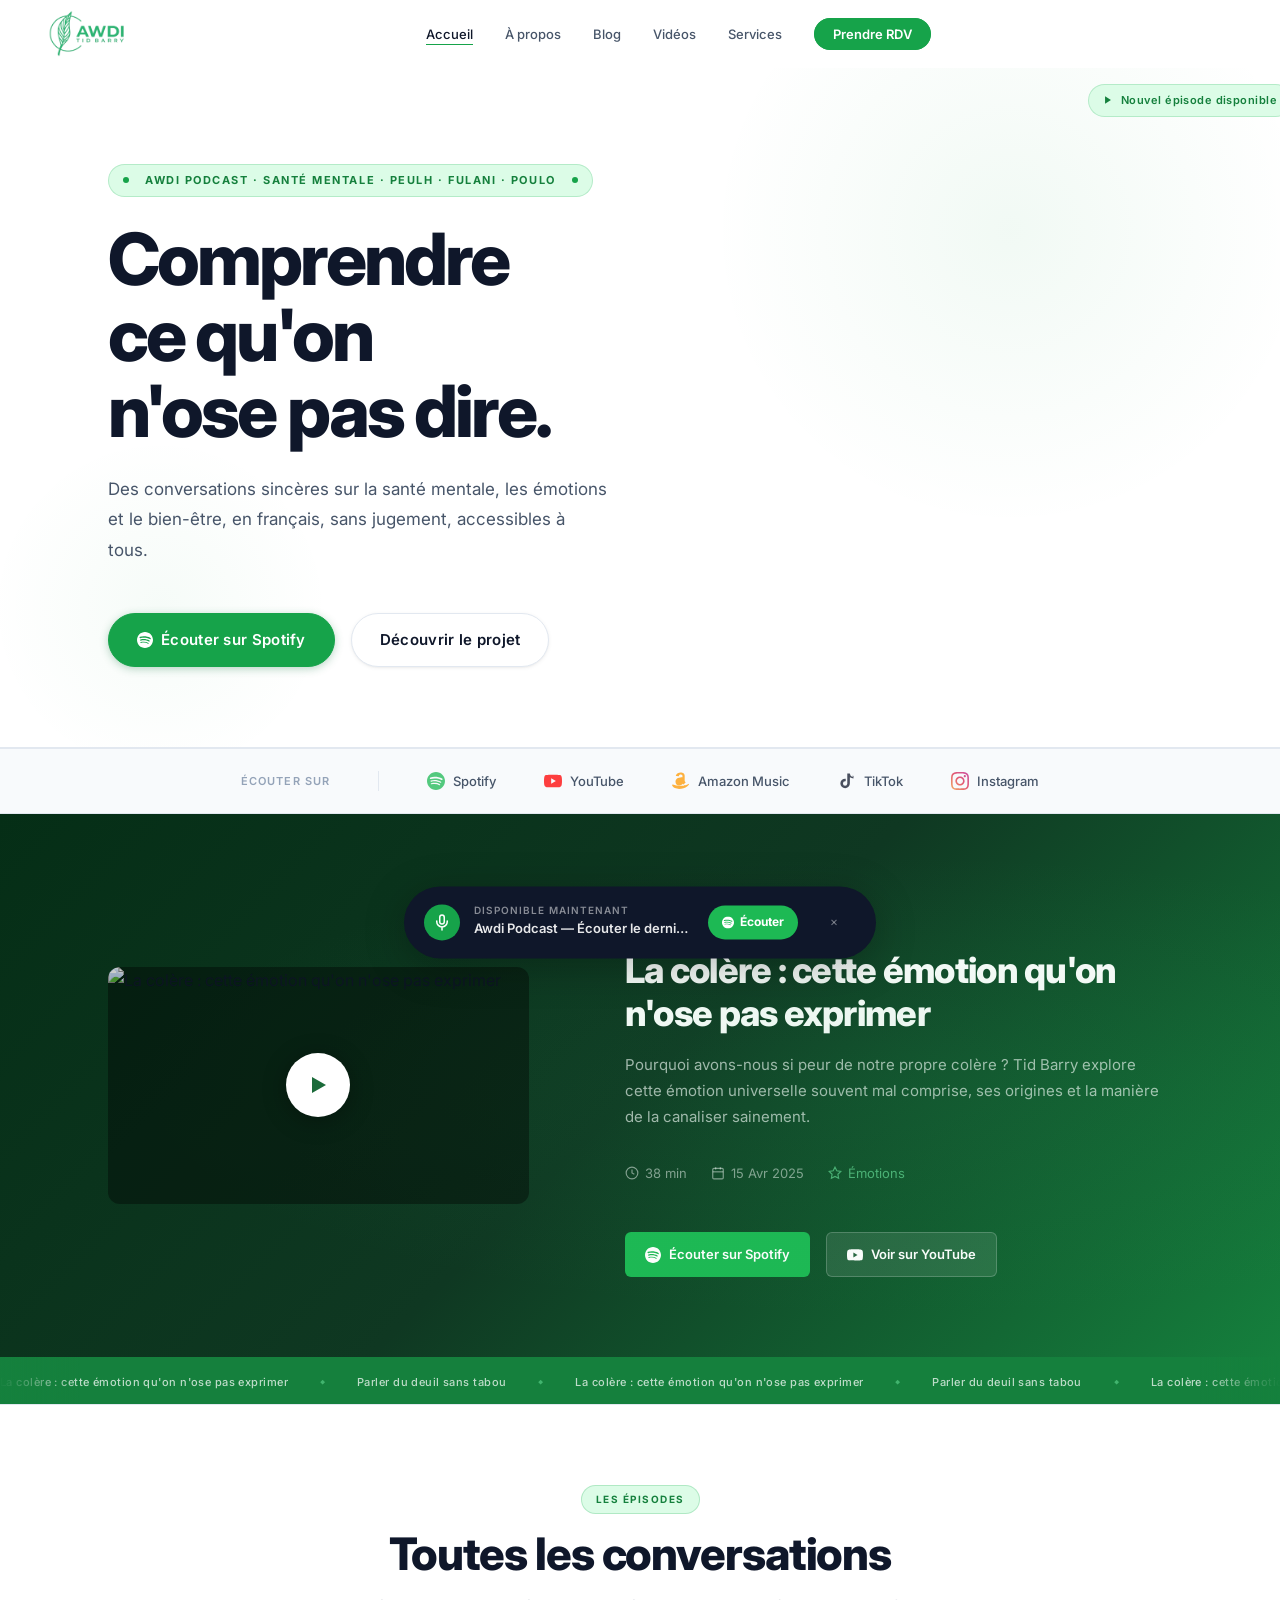
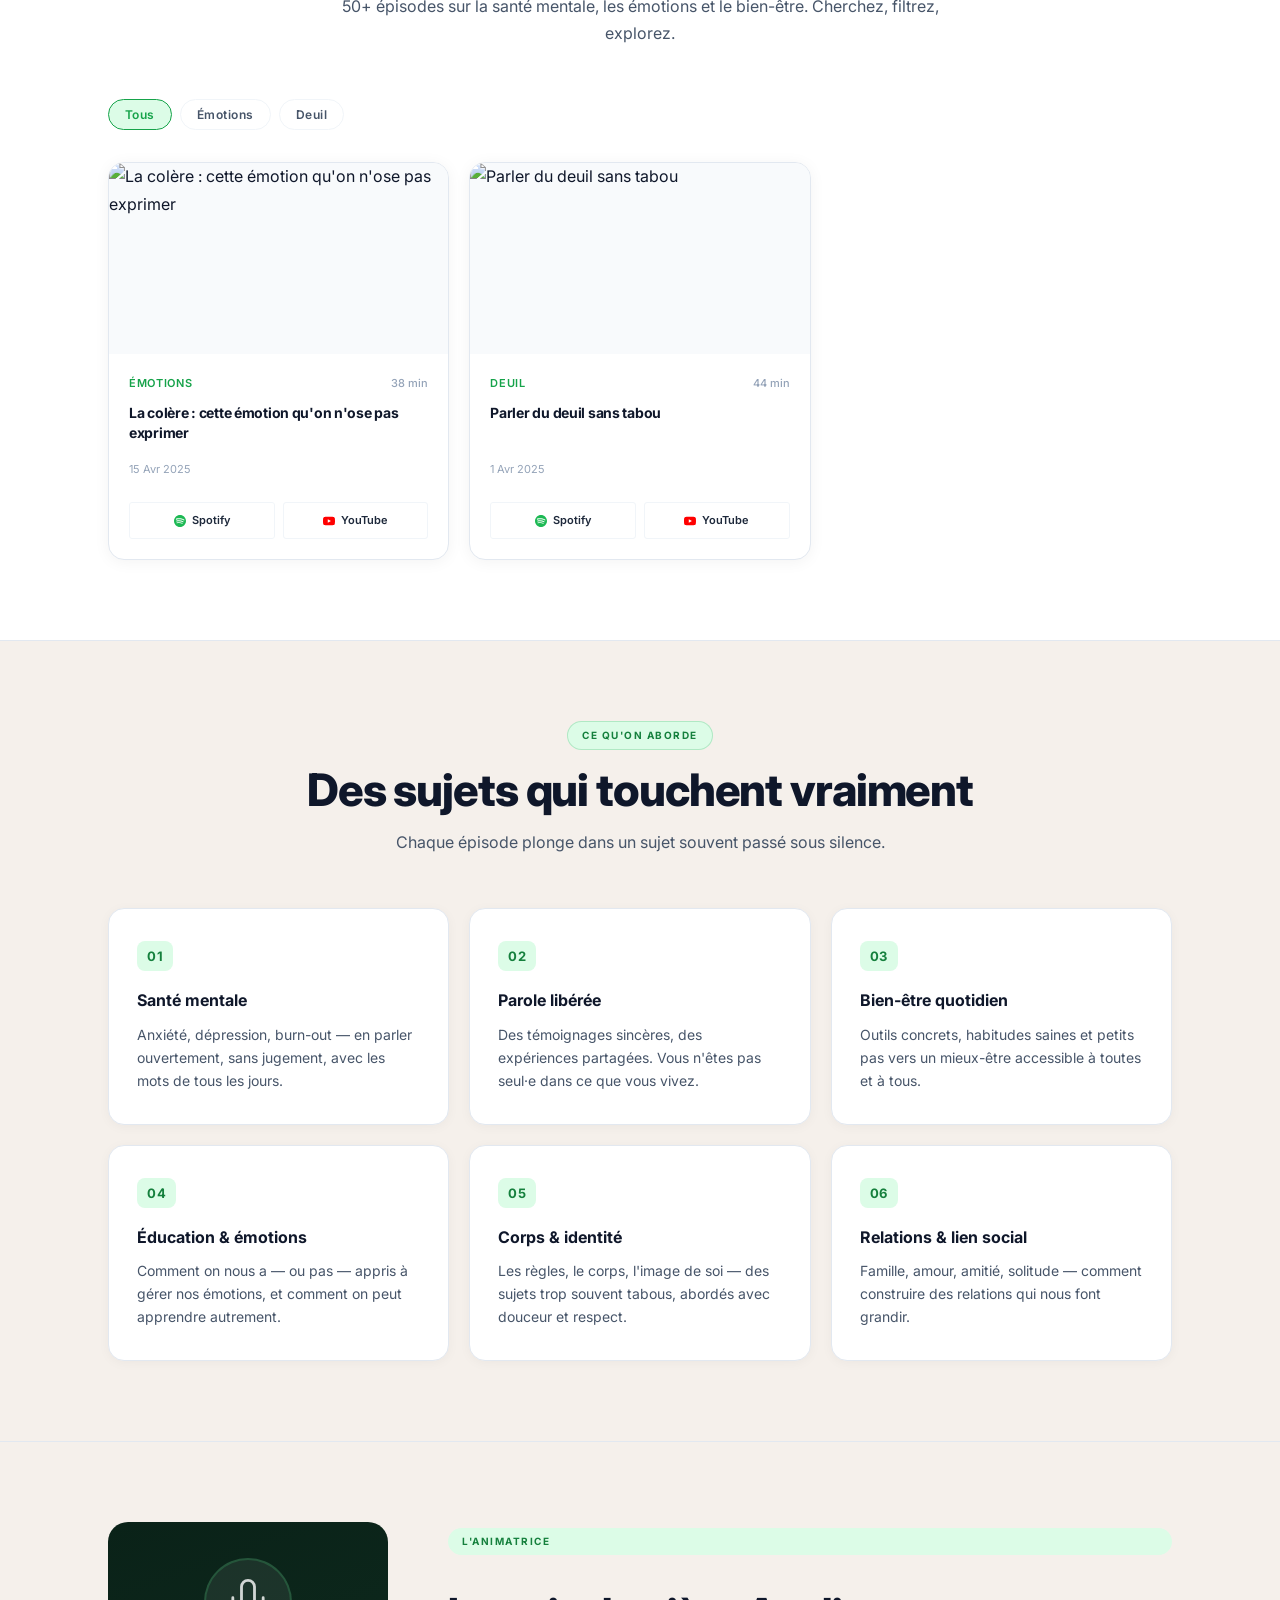
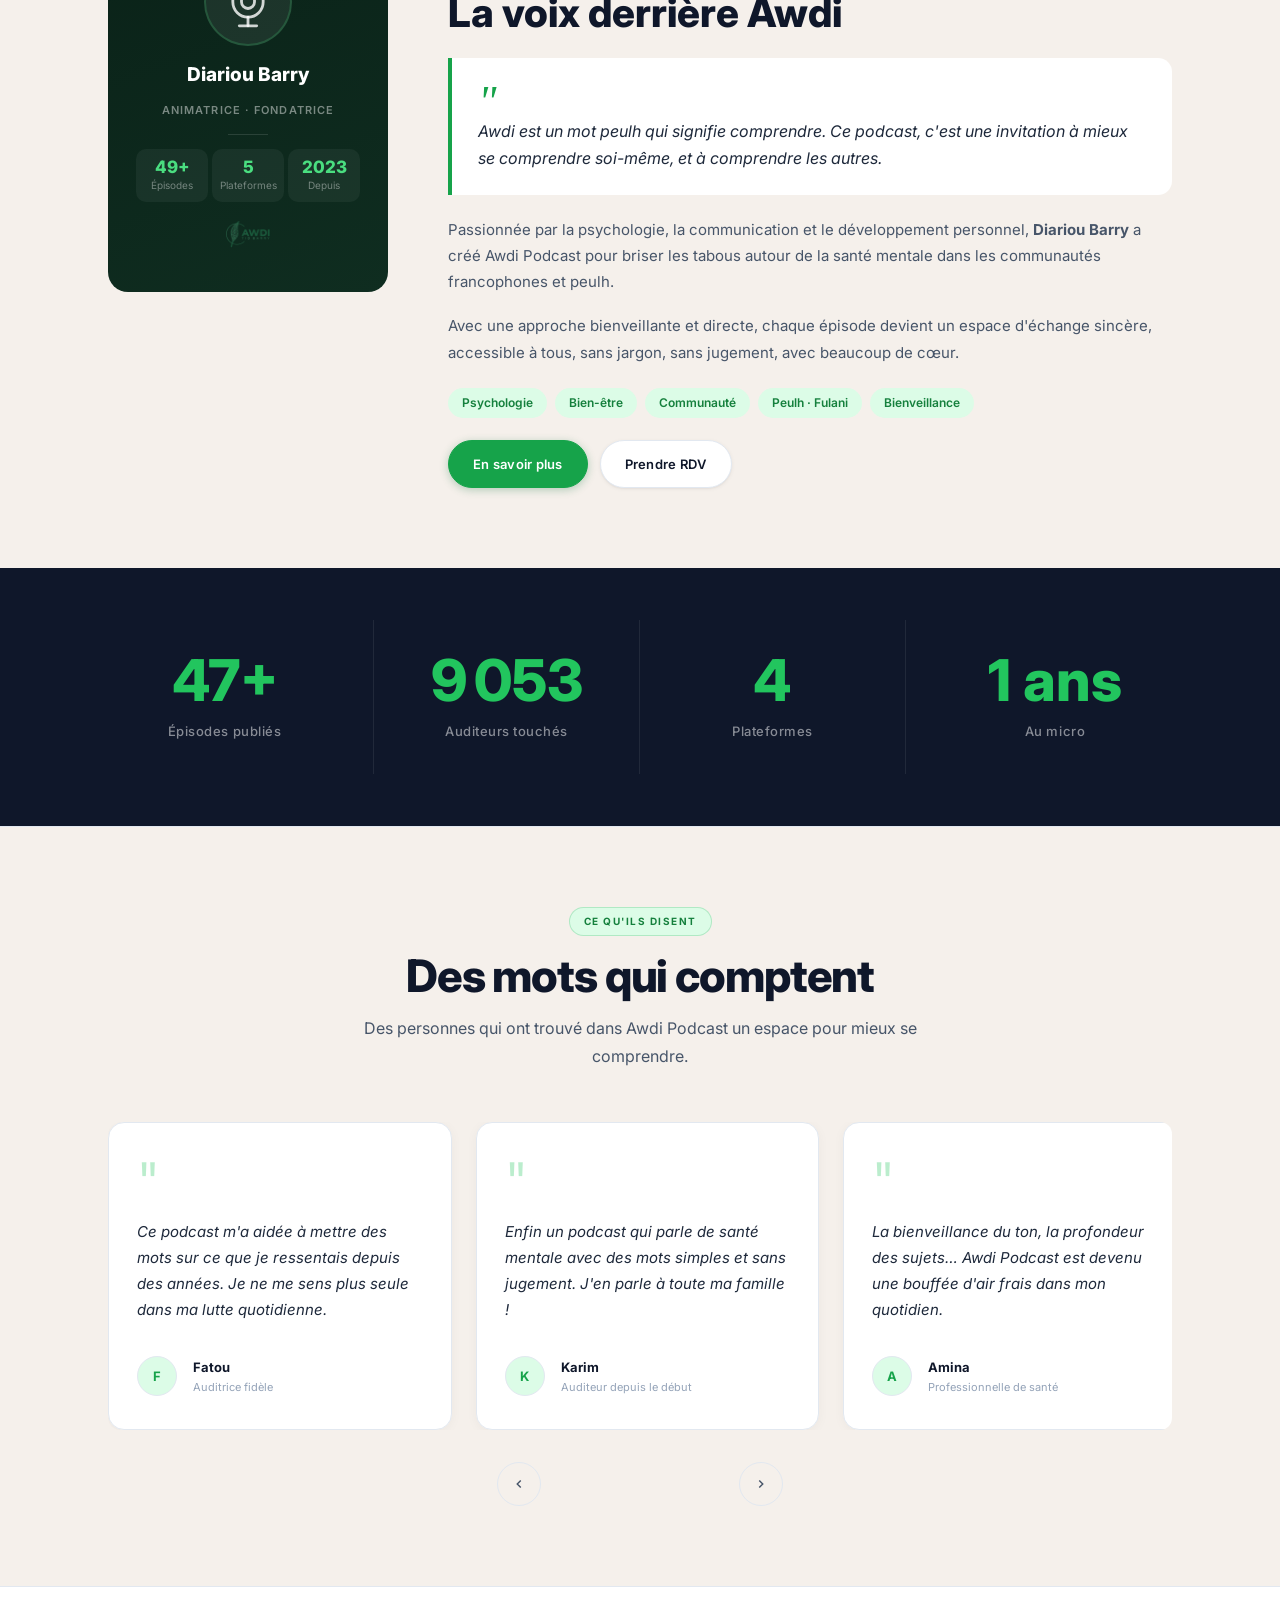
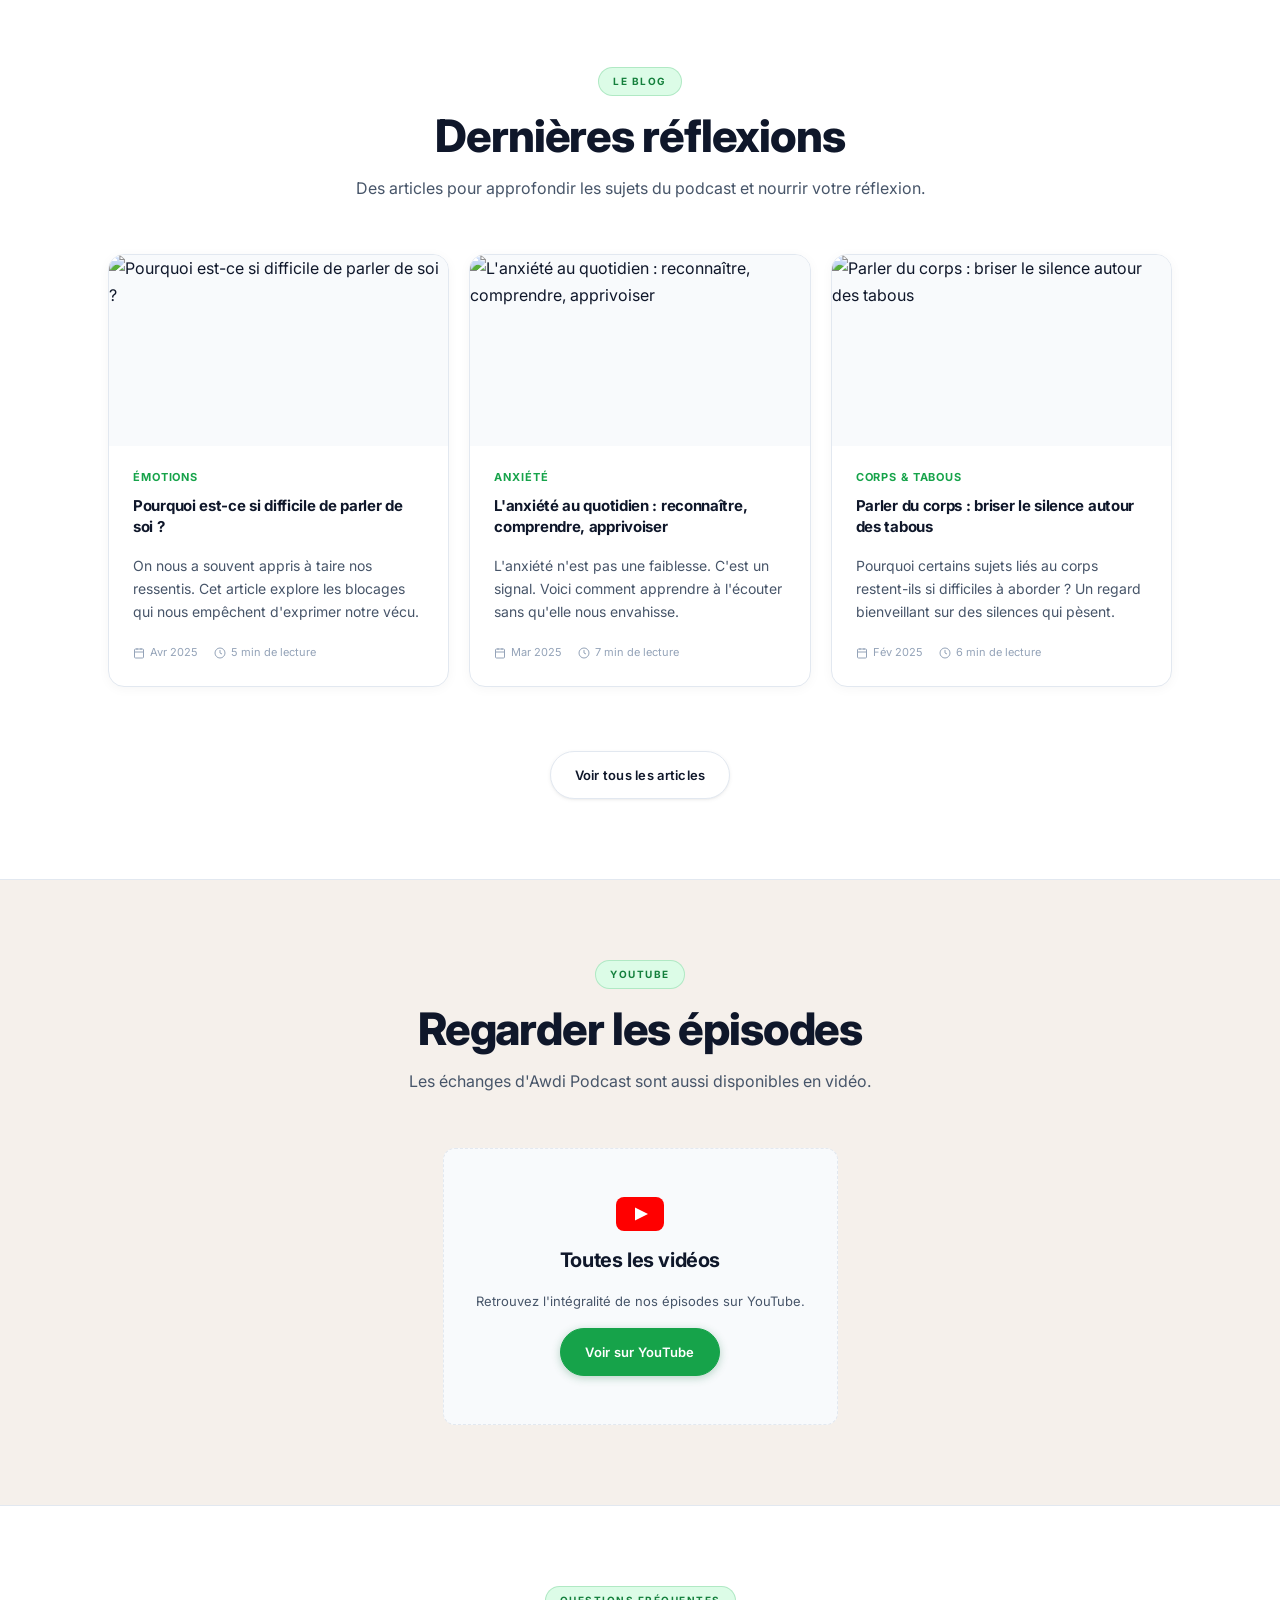
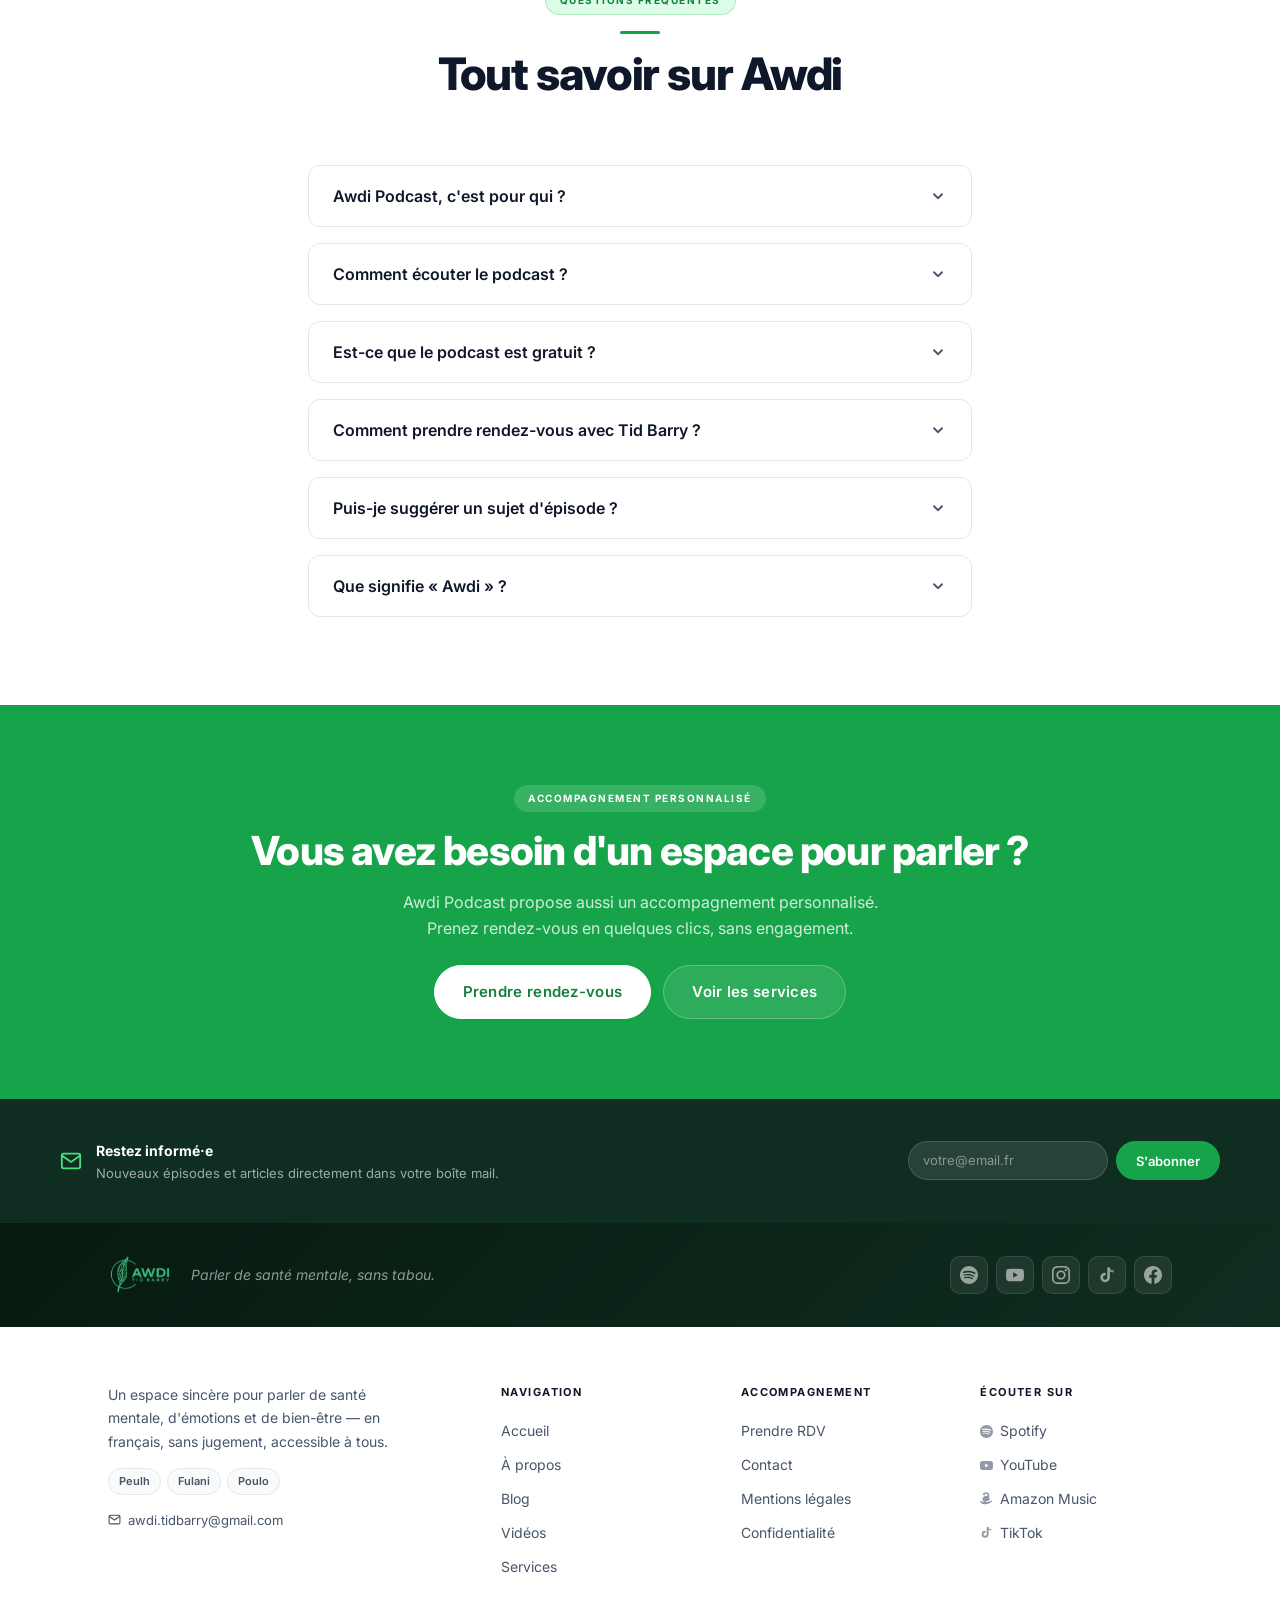
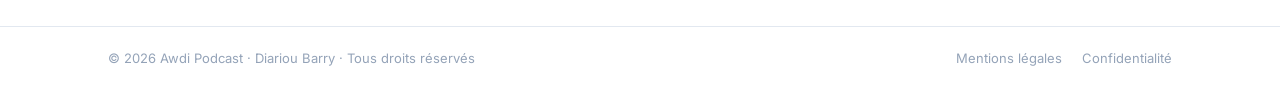
==== commit db0f5c0a: "Fix desktop navbar invisible: hide drawer header on desktop The JS was injecting .nav-drawer-header " ====
--- a/index.html
+++ b/index.html
@@ -8,7 +8,7 @@
   <link rel="preconnect" href="https://fonts.googleapis.com" />
   <link rel="preconnect" href="https://fonts.gstatic.com" crossorigin />
   <link href="https://fonts.googleapis.com/css2?family=DM+Serif+Display:ital@0;1&family=Inter:wght@400;500;600;700&display=swap" rel="stylesheet" />
-  <link rel="stylesheet" href="css/style.css?v=54" />
+  <link rel="stylesheet" href="css/style.css?v=57" />
   <link rel="stylesheet" href="css/enhancements.css?v=28" />
   <link rel="dns-prefetch" href="https://images.unsplash.com" />
   <link rel="dns-prefetch" href="https://img.youtube.com" />
--- a/css/style.css
+++ b/css/style.css
@@ -1958,9 +1958,7 @@
 }
 @keyframes ripple { to { transform: scale(4); opacity: 0; } }
 
-/* Page transitions */
-body { transition: opacity 0.28s ease; }
-body.page-exiting { opacity: 0; pointer-events: none; }
+/* Page transitions removed — were causing header visibility issues */
 
 /* ─────────────────────────────────────────────────────
    23. MOBILE RESPONSIVE
@@ -2145,19 +2143,22 @@
   * { -webkit-text-fill-color: unset; }
 }
 
+/* Drawer header only visible inside the mobile nav drawer */
+.nav-drawer-header { display: none; }
+
 /* Nav overlay */
 .nav-overlay {
+  display: none;
   position: fixed;
   inset: 0;
   background: rgba(0,0,0,0.55);
   z-index: 997;
-  opacity: 0;
-  pointer-events: none;
-  transition: opacity 0.3s ease;
   -webkit-backdrop-filter: blur(3px);
   backdrop-filter: blur(3px);
 }
-.nav-overlay.show { opacity: 1; pointer-events: auto; }
+.nav-overlay.show {
+  display: block;
+}
 
 /* ─────────────────────────────────────────────────────
    24. VARIABLE ALIASES + MISSING COMPONENTS
